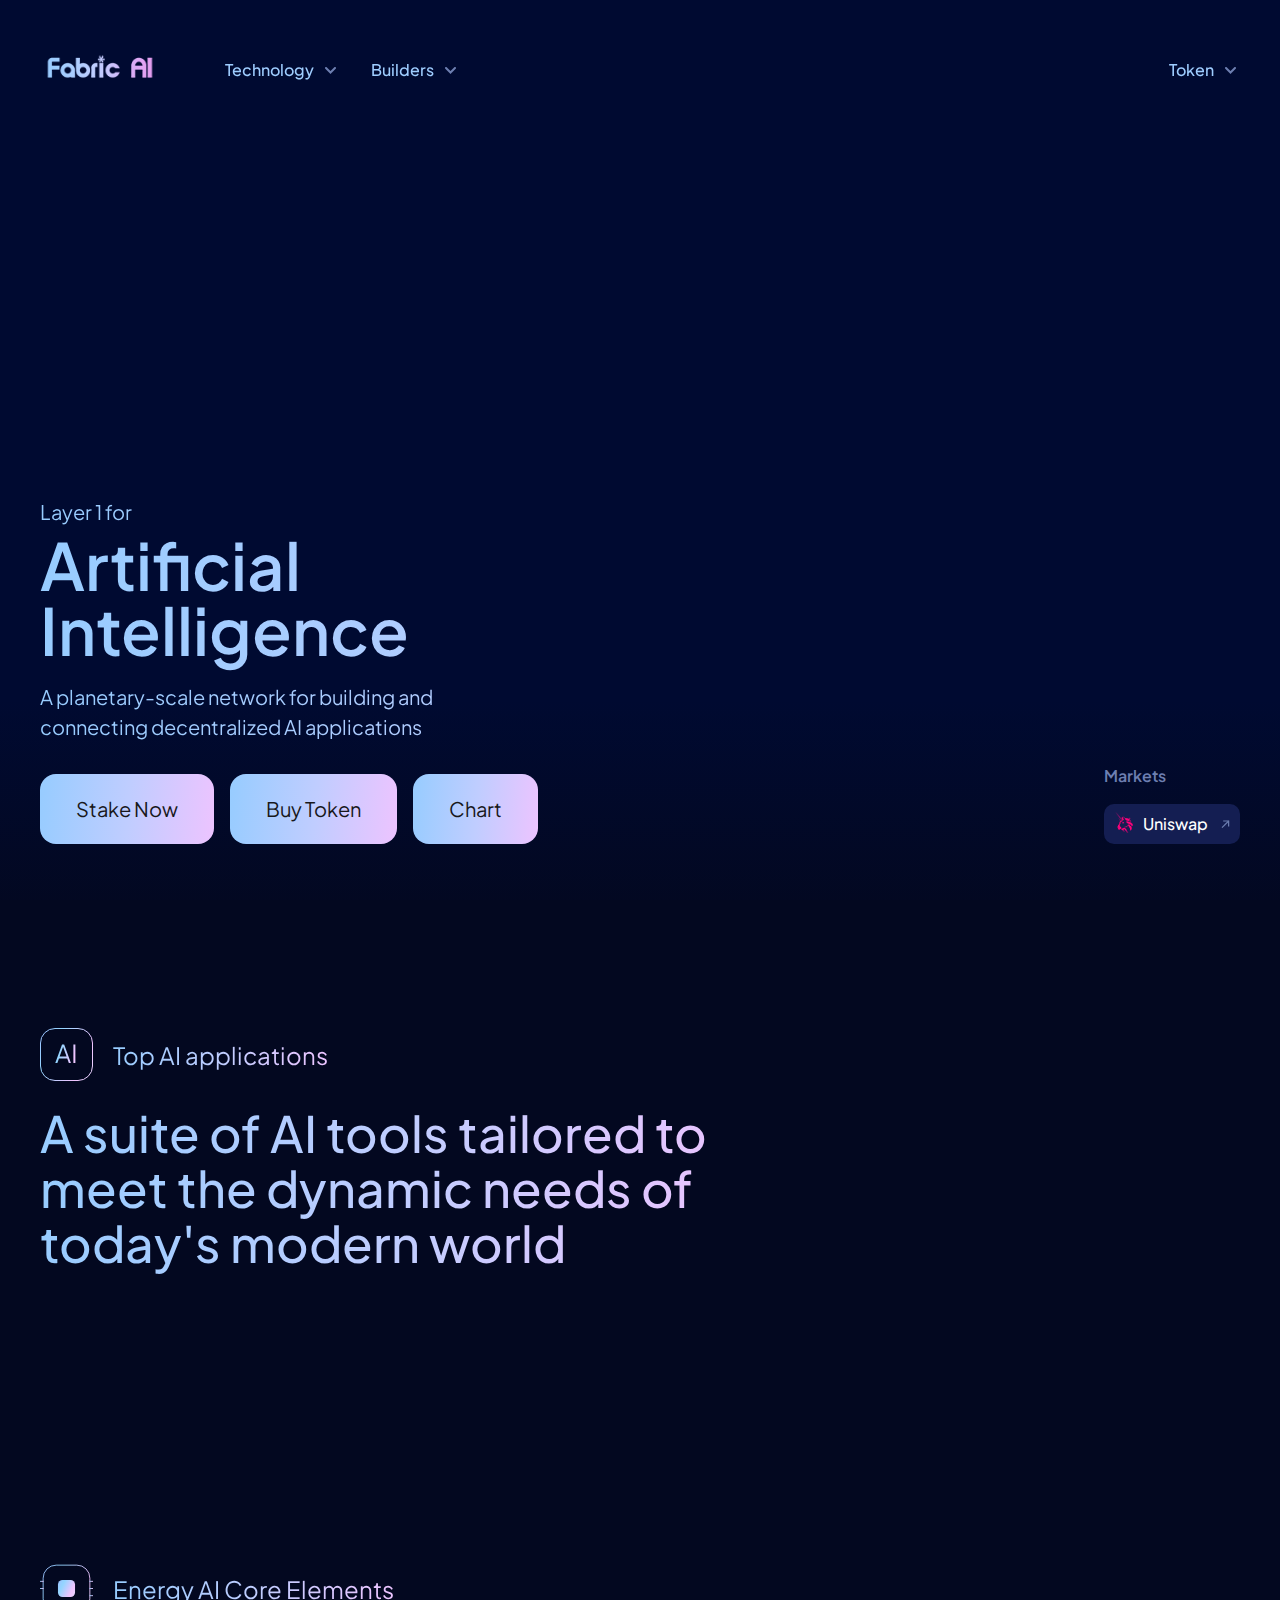
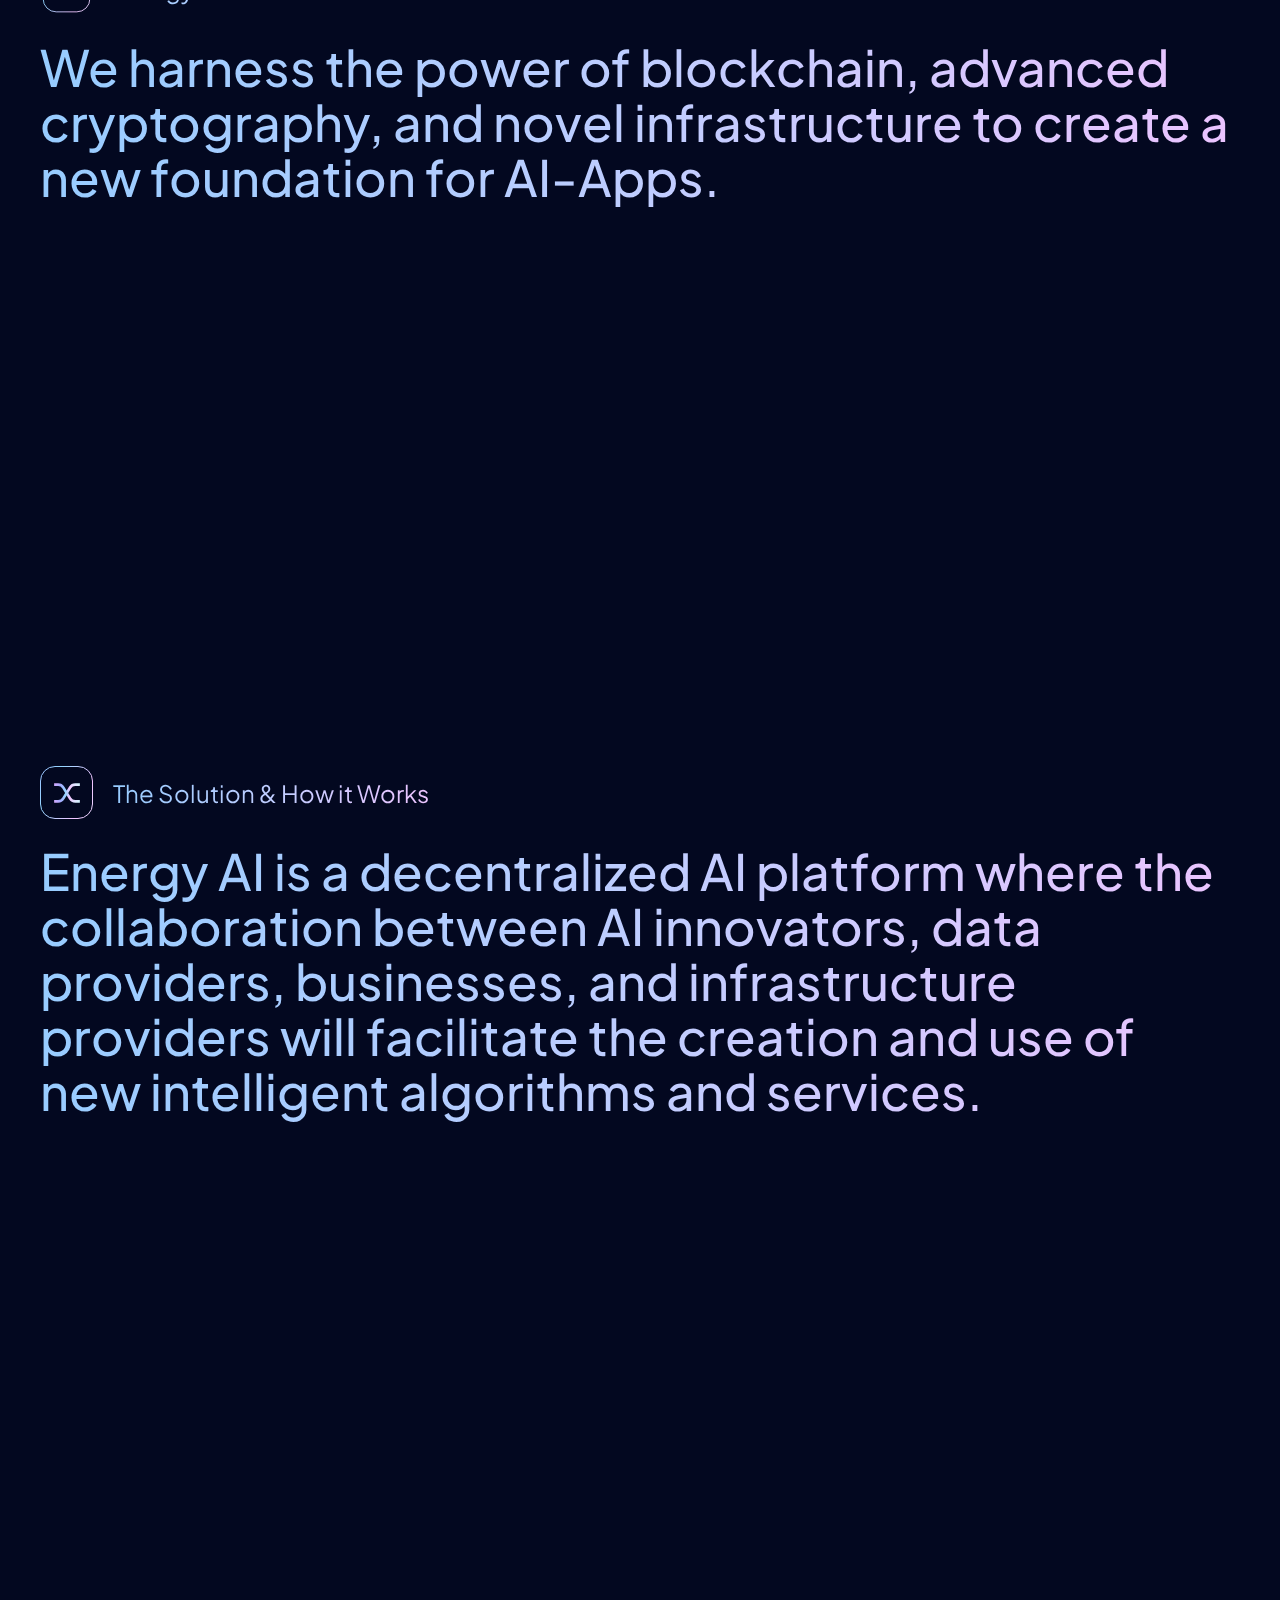
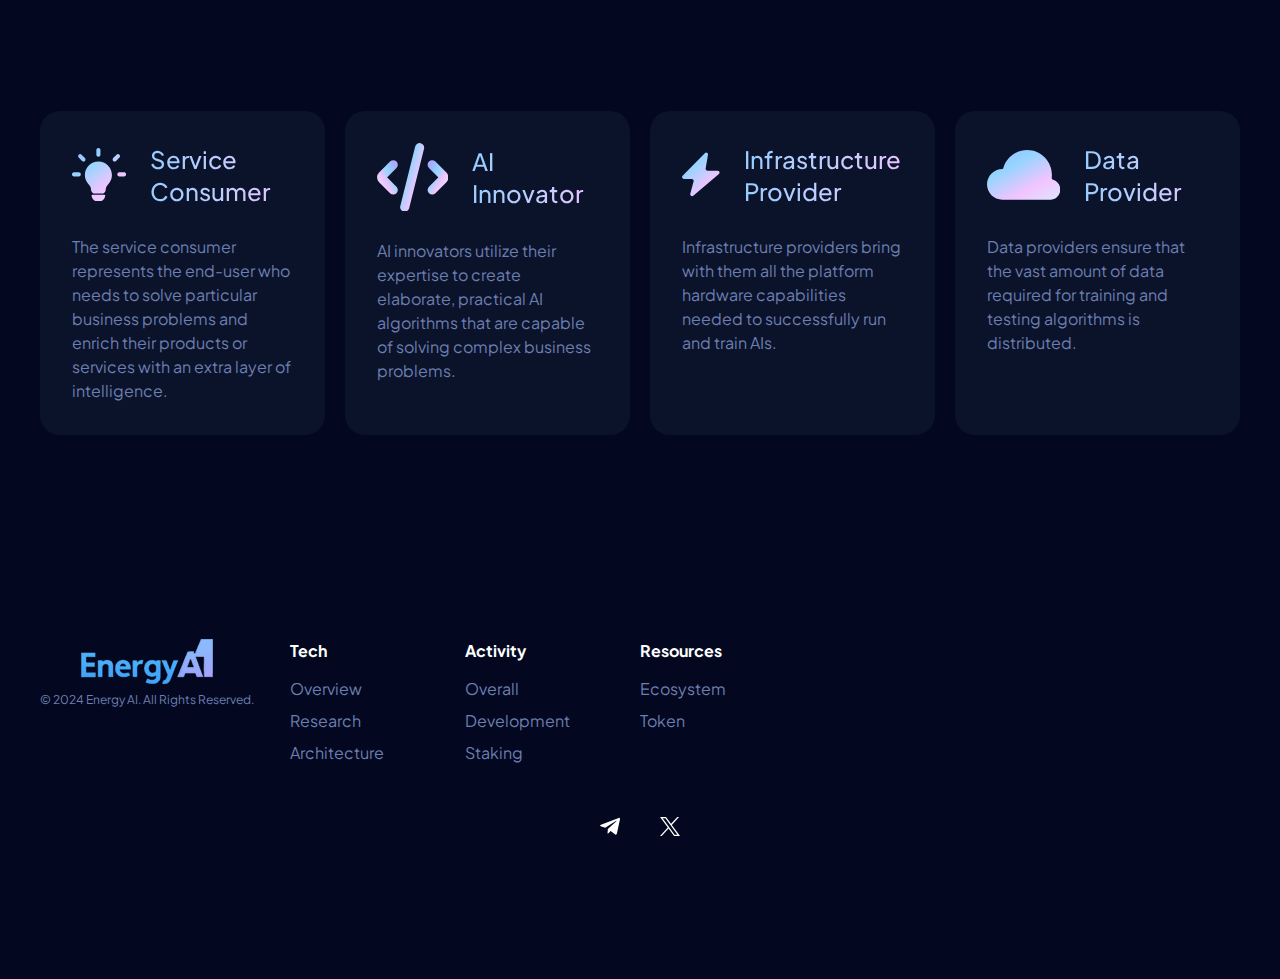
==== index.html @ f012358e "updated" ====
<!DOCTYPE html>
<html lang="en" data-critters-container>
  <head>
    <meta charset="UTF-8" />
    <meta
      name="viewport"
      content="width=device-width, initial-scale=1, minimum-scale=1"
    />
    <title>Layer 1 for Artificial Intelligence</title>
    <link rel="canonical" href="https://fabric AI.ai" />
    <meta
      name="description"
      content="A planetary-scale network for building and connecting decentralized AI applications"
    />
    <meta name="robots" content="index, follow" />
    <meta property="og:title" content="Layer 1 for Artificial Intelligence" />
    <meta property="og:type" content="website" />
    <meta property="og:image" content="/social.png" />
    <meta property="og:url" content="https://fabric AI.ai" />
    <meta
      property="og:description"
      content="A planetary-scale network for building and connecting decentralized AI applications"
    />
    <meta property="og:image:url" content="/social.png" />
    <meta
      property="og:image:secure_url"
      content="/social.png"
    />
    <meta property="og:image:type" content="image/png" />
    <meta property="og:image:width" content="1200" />
    <meta property="og:image:height" content="630" />
    <meta name="twitter:card" content="summary" />
    <meta name="twitter:title" content="Layer 1 for Artificial Intelligence" />
    <meta name="twitter:image" content="/social.png" />
    <meta
      name="twitter:description"
      content="A planetary-scale network for building and connecting decentralized AI applications"
    />
    <meta name="twitter:creator" content="@fabric AIai" />
    <meta
      name="keywords"
      content="AI, Artificial Intelligence, Web3, Internet of AI, IoAI, AI-Apps"
    />
    <meta name="og:site_name" content="Energy AIAI" />
    <meta name="revisit-after" content="1 week" />
    <link
      rel="preload"
      as="image"
      type="image/webp"
      href="/_astro/robot-mobile.Dfz66Eoy_SansB.webp"
      imagesrcset="/_astro/robot-mobile.Dfz66Eoy_SansB.webp 1x, /_astro/robot.BoHGqKGm_163xJ7.webp 2x"
      media="(max-width: 640px)"
    />
    <link
      rel="preload"
      as="image"
      type="image/webp"
      href="/_astro/robot.BoHGqKGm_163xJ7.webp"
      imagesrcset="/_astro/robot.BoHGqKGm_163xJ7.webp 1x, /_astro/robot@2x.CIC2YYzp_ZoNR61.webp 2x"
      media="(min-width: 640.1px)"
    />
    <link
      rel="preload"
      as="image"
      type="image/png"
      href="/_astro/robot.BoHGqKGm.png"
    />
    <link rel="preconnect" href="https://fonts.googleapis.com" />
    <link rel="preconnect" href="https://fonts.gstatic.com" crossorigin />
    <link
      href="https://fonts.googleapis.com/css2?family=Plus+Jakarta+Sans:ital,wght@0,200..800;1,200..800&display=swap"
      rel="stylesheet"
    />
    <link rel="sitemap" href="/sitemap.xml" />
    <link
      rel="apple-touch-icon"
      sizes="180x180"
      href="/favicon/apple-touch-icon.png"
    />
    <link
      rel="icon"
      type="image/png"
      sizes="32x32"
      href="/favicon/favicon-32x32.png"
    />
    <link
      rel="icon"
      type="image/png"
      sizes="16x16"
      href="/favicon/favicon-16x16.png"
    />
    <link rel="shortcut icon" href="/favicon/favicon.ico" />
    <link rel="manifest" href="/manifest.json" />
    <meta name="msapplication-TileColor" content="#0C0C15" />
    <meta name="theme-color" content="#0C0C15" />
    <style>
      *,
      :before,
      :after {
        box-sizing: border-box;
        border-width: 0;
        border-style: solid;
        border-color: #e5e7eb;
      }
      :before,
      :after {
        --tw-content: "";
      }
      html {
        line-height: 1.5;
        -webkit-text-size-adjust: 100%;
        -moz-tab-size: 4;
        -o-tab-size: 4;
        tab-size: 4;
        font-family: ui-sans-serif, system-ui, sans-serif, "Apple Color Emoji",
          "Segoe UI Emoji", Segoe UI Symbol, "Noto Color Emoji";
        font-feature-settings: normal;
        font-variation-settings: normal;
        -webkit-tap-highlight-color: transparent;
      }
      body {
        margin: 0;
        line-height: inherit;
      }
      h1,
      h3,
      h4 {
        font-size: inherit;
        font-weight: inherit;
      }
      a {
        color: inherit;
        text-decoration: inherit;
      }
      strong {
        font-weight: bolder;
      }
      small {
        font-size: 80%;
      }
      button,
      input {
        font-family: inherit;
        font-feature-settings: inherit;
        font-variation-settings: inherit;
        font-size: 100%;
        font-weight: inherit;
        line-height: inherit;
        letter-spacing: inherit;
        color: inherit;
        margin: 0;
        padding: 0;
      }
      button {
        text-transform: none;
      }
      button {
        -webkit-appearance: button;
        background-color: transparent;
        background-image: none;
      }
      blockquote,
      h1,
      h3,
      h4,
      p {
        margin: 0;
      }
      ul {
        list-style: none;
        margin: 0;
        padding: 0;
      }
      input::-moz-placeholder {
        opacity: 1;
        color: #9ca3af;
      }
      input::placeholder {
        opacity: 1;
        color: #9ca3af;
      }
      button {
        cursor: pointer;
      }
      img,
      svg,
      video,
      iframe {
        display: block;
        vertical-align: middle;
      }
      img,
      video {
        max-width: 100%;
        height: auto;
      }
      *,
      :before,
      :after {
        --tw-border-spacing-x: 0;
        --tw-border-spacing-y: 0;
        --tw-translate-x: 0;
        --tw-translate-y: 0;
        --tw-rotate: 0;
        --tw-skew-x: 0;
        --tw-skew-y: 0;
        --tw-scale-x: 1;
        --tw-scale-y: 1;
        --tw-pan-x: ;
        --tw-pan-y: ;
        --tw-pinch-zoom: ;
        --tw-scroll-snap-strictness: proximity;
        --tw-gradient-from-position: ;
        --tw-gradient-via-position: ;
        --tw-gradient-to-position: ;
        --tw-ordinal: ;
        --tw-slashed-zero: ;
        --tw-numeric-figure: ;
        --tw-numeric-spacing: ;
        --tw-numeric-fraction: ;
        --tw-ring-inset: ;
        --tw-ring-offset-width: 0px;
        --tw-ring-offset-color: #fff;
        --tw-ring-color: rgb(59 130 246 / 0.5);
        --tw-ring-offset-shadow: 0 0 #0000;
        --tw-ring-shadow: 0 0 #0000;
        --tw-shadow: 0 0 #0000;
        --tw-shadow-colored: 0 0 #0000;
        --tw-blur: ;
        --tw-brightness: ;
        --tw-contrast: ;
        --tw-grayscale: ;
        --tw-hue-rotate: ;
        --tw-invert: ;
        --tw-saturate: ;
        --tw-sepia: ;
        --tw-drop-shadow: ;
        --tw-backdrop-blur: ;
        --tw-backdrop-brightness: ;
        --tw-backdrop-contrast: ;
        --tw-backdrop-grayscale: ;
        --tw-backdrop-hue-rotate: ;
        --tw-backdrop-invert: ;
        --tw-backdrop-opacity: ;
        --tw-backdrop-saturate: ;
        --tw-backdrop-sepia: ;
        --tw-contain-size: ;
        --tw-contain-layout: ;
        --tw-contain-paint: ;
        --tw-contain-style: ;
      }
      .fixed {
        position: fixed;
      }
      .\!absolute {
        position: absolute !important;
      }
      .absolute {
        position: absolute;
      }
      .relative {
        position: relative;
      }
      .-bottom-2 {
        bottom: -0.5rem;
      }
      .-right-\[60px\] {
        right: -60px;
      }
      .bottom-6 {
        bottom: 1.5rem;
      }
      .left-0 {
        left: 0;
      }
      .left-1\/2 {
        left: 50%;
      }
      .left-6 {
        left: 1.5rem;
      }
      .right-0 {
        right: 0;
      }
      .right-1\.5 {
        right: 0.375rem;
      }
      .right-5 {
        right: 1.25rem;
      }
      .right-6 {
        right: 1.5rem;
      }
      .top-0 {
        top: 0;
      }
      .top-1\/2 {
        top: 50%;
      }
      .-z-\[1\] {
        z-index: -1;
      }
      .z-0 {
        z-index: 0;
      }
      .z-10 {
        z-index: 10;
      }
      .z-20 {
        z-index: 20;
      }
      .z-30 {
        z-index: 30;
      }
      .z-50 {
        z-index: 50;
      }
      .z-\[1000\] {
        z-index: 1000;
      }
      .z-\[999\] {
        z-index: 999;
      }
      .m-0 {
        margin: 0;
      }
      .mx-3 {
        margin-left: 0.75rem;
        margin-right: 0.75rem;
      }
      .mx-auto {
        margin-left: auto;
        margin-right: auto;
      }
      .my-12 {
        margin-top: 3rem;
        margin-bottom: 3rem;
      }
      .my-3 {
        margin-top: 0.75rem;
        margin-bottom: 0.75rem;
      }
      .\!mb-5 {
        margin-bottom: 1.25rem !important;
      }
      .\!mb-6 {
        margin-bottom: 1.5rem !important;
      }
      .\!mr-0 {
        margin-right: 0 !important;
      }
      .mb-1 {
        margin-bottom: 0.25rem;
      }
      .mb-10 {
        margin-bottom: 2.5rem;
      }
      .mb-14 {
        margin-bottom: 3.5rem;
      }
      .mb-16 {
        margin-bottom: 4rem;
      }
      .mb-2 {
        margin-bottom: 0.5rem;
      }
      .mb-2\.5 {
        margin-bottom: 0.625rem;
      }
      .mb-20 {
        margin-bottom: 5rem;
      }
      .mb-3 {
        margin-bottom: 0.75rem;
      }
      .mb-4 {
        margin-bottom: 1rem;
      }
      .mb-5 {
        margin-bottom: 1.25rem;
      }
      .mb-6 {
        margin-bottom: 1.5rem;
      }
      .mb-7 {
        margin-bottom: 1.75rem;
      }
      .mb-\[1px\] {
        margin-bottom: 1px;
      }
      .ml-4 {
        margin-left: 1rem;
      }
      .mr-1\.5 {
        margin-right: 0.375rem;
      }
      .mr-2 {
        margin-right: 0.5rem;
      }
      .mr-3 {
        margin-right: 0.75rem;
      }
      .mt-3 {
        margin-top: 0.75rem;
      }
      .block {
        display: block;
      }
      .inline-block {
        display: inline-block;
      }
      .flex {
        display: flex;
      }
      .inline-flex {
        display: inline-flex;
      }
      .grid {
        display: grid;
      }
      .hidden {
        display: none;
      }
      .aspect-video {
        aspect-ratio: 16 / 9;
      }
      .h-5 {
        height: 1.25rem;
      }
      .h-6 {
        height: 1.5rem;
      }
      .h-8 {
        height: 2rem;
      }
      .h-\[15px\] {
        height: 15px;
      }
      .h-\[185px\] {
        height: 185px;
      }
      .h-\[20px\] {
        height: 20px;
      }
      .h-\[21px\] {
        height: 21px;
      }
      .h-\[256px\] {
        height: 256px;
      }
      .h-\[30px\] {
        height: 30px;
      }
      .h-\[32px\] {
        height: 32px;
      }
      .h-\[390px\] {
        height: 390px;
      }
      .h-\[53px\] {
        height: 53px;
      }
      .h-\[86px\] {
        height: 86px;
      }
      .h-full {
        height: 100%;
      }
      .h-screen {
        height: 100vh;
      }
      .max-h-\[30px\] {
        max-height: 30px;
      }
      .max-h-\[48px\] {
        max-height: 48px;
      }
      .max-h-\[700px\] {
        max-height: 700px;
      }
      .min-h-\[260px\] {
        min-height: 260px;
      }
      .min-h-\[48px\] {
        min-height: 48px;
      }
      .w-4 {
        width: 1rem;
      }
      .w-5 {
        width: 1.25rem;
      }
      .w-6 {
        width: 1.5rem;
      }
      .w-8 {
        width: 2rem;
      }
      .w-\[190px\] {
        width: 190px;
      }
      .w-\[26px\] {
        width: 26px;
      }
      .w-\[32px\] {
        width: 32px;
      }
      .w-\[45px\] {
        width: 45px;
      }
      .w-\[500px\] {
        width: 500px;
      }
      .w-\[50px\] {
        width: 50px;
      }
      .w-\[86px\] {
        width: 86px;
      }
      .w-full {
        width: 100%;
      }
      .w-max {
        width: -moz-max-content;
        width: max-content;
      }
      .max-w-\[110px\] {
        max-width: 110px;
      }
      .max-w-\[500px\] {
        max-width: 500px;
      }
      .max-w-\[640px\] {
        max-width: 640px;
      }
      .flex-1 {
        flex: 1 1 0%;
      }
      .flex-\[0_0_32px\] {
        flex: 0 0 32px;
      }
      .-translate-x-1\/2 {
        --tw-translate-x: -50%;
        transform: translate(var(--tw-translate-x), var(--tw-translate-y))
          rotate(var(--tw-rotate)) skew(var(--tw-skew-x))
          skewY(var(--tw-skew-y)) scaleX(var(--tw-scale-x))
          scaleY(var(--tw-scale-y));
      }
      .-translate-y-1\/2 {
        --tw-translate-y: -50%;
        transform: translate(var(--tw-translate-x), var(--tw-translate-y))
          rotate(var(--tw-rotate)) skew(var(--tw-skew-x))
          skewY(var(--tw-skew-y)) scaleX(var(--tw-scale-x))
          scaleY(var(--tw-scale-y));
      }
      .cursor-pointer {
        cursor: pointer;
      }
      .cursor-wait {
        cursor: wait;
      }
      .select-none {
        -webkit-user-select: none;
        -moz-user-select: none;
        user-select: none;
      }
      .\!grid-cols-2 {
        grid-template-columns: repeat(2, minmax(0, 1fr)) !important;
      }
      .grid-cols-1 {
        grid-template-columns: repeat(1, minmax(0, 1fr));
      }
      .grid-cols-2 {
        grid-template-columns: repeat(2, minmax(0, 1fr));
      }
      .flex-row {
        flex-direction: row;
      }
      .flex-col {
        flex-direction: column;
      }
      .flex-wrap {
        flex-wrap: wrap;
      }
      .items-start {
        align-items: flex-start;
      }
      .items-center {
        align-items: center;
      }
      .justify-end {
        justify-content: flex-end;
      }
      .justify-center {
        justify-content: center;
      }
      .justify-between {
        justify-content: space-between;
      }
      .gap-1 {
        gap: 0.25rem;
      }
      .gap-3 {
        gap: 0.75rem;
      }
      .gap-4 {
        gap: 1rem;
      }
      .gap-y-8 {
        row-gap: 2rem;
      }
      .space-x-10 > :not([hidden]) ~ :not([hidden]) {
        --tw-space-x-reverse: 0;
        margin-right: calc(2.5rem * var(--tw-space-x-reverse));
        margin-left: calc(2.5rem * calc(1 - var(--tw-space-x-reverse)));
      }
      .space-x-3 > :not([hidden]) ~ :not([hidden]) {
        --tw-space-x-reverse: 0;
        margin-right: calc(0.75rem * var(--tw-space-x-reverse));
        margin-left: calc(0.75rem * calc(1 - var(--tw-space-x-reverse)));
      }
      .space-x-5 > :not([hidden]) ~ :not([hidden]) {
        --tw-space-x-reverse: 0;
        margin-right: calc(1.25rem * var(--tw-space-x-reverse));
        margin-left: calc(1.25rem * calc(1 - var(--tw-space-x-reverse)));
      }
      .overflow-hidden {
        overflow: hidden;
      }
      .text-ellipsis {
        text-overflow: ellipsis;
      }
      .whitespace-nowrap {
        white-space: nowrap;
      }
      .rounded-2xl {
        border-radius: 1rem;
      }
      .rounded-\[10px\] {
        border-radius: 10px;
      }
      .rounded-\[20px\] {
        border-radius: 20px;
      }
      .rounded-\[30px\] {
        border-radius: 30px;
      }
      .rounded-\[38px\] {
        border-radius: 38px;
      }
      .rounded-lg {
        border-radius: 0.5rem;
      }
      .rounded-xl {
        border-radius: 0.75rem;
      }
      .border {
        border-width: 1px;
      }
      .border-0 {
        border-width: 0px;
      }
      .border-solid {
        border-style: solid;
      }
      .border-\[\#6D7FB1\] {
        --tw-border-opacity: 1;
        border-color: rgb(109 127 177 / var(--tw-border-opacity));
      }
      .bg-\[\#000A31\] {
        --tw-bg-opacity: 1;
        background-color: rgb(0 10 49 / var(--tw-bg-opacity));
      }
      .bg-\[var\(--card--bg\)\] {
        background-color: var(--card--bg);
      }
      .bg-\[var\(--card--partners-bg\)\] {
        background-color: var(--card--partners-bg);
      }
      .bg-dark-blue {
        --tw-bg-opacity: 1;
        background-color: rgb(3 8 32 / var(--tw-bg-opacity));
      }
      .bg-white {
        --tw-bg-opacity: 1;
        background-color: rgb(255 255 255 / var(--tw-bg-opacity));
      }
      .bg-gradient-to-r {
        background-image: linear-gradient(to right, var(--tw-gradient-stops));
      }
      .from-\[\#97CCFF\] {
        --tw-gradient-from: #97ccff var(--tw-gradient-from-position);
        --tw-gradient-to: rgb(151 204 255 / 0) var(--tw-gradient-to-position);
        --tw-gradient-stops: var(--tw-gradient-from), var(--tw-gradient-to);
      }
      .via-\[\#C0CDFF\] {
        --tw-gradient-to: rgb(192 205 255 / 0) var(--tw-gradient-to-position);
        --tw-gradient-stops: var(--tw-gradient-from),
          #c0cdff var(--tw-gradient-via-position), var(--tw-gradient-to);
      }
      .to-\[\#EBC4FF\] {
        --tw-gradient-to: #ebc4ff var(--tw-gradient-to-position);
      }
      .object-cover {
        -o-object-fit: cover;
        object-fit: cover;
      }
      .p-2 {
        padding: 0.5rem;
      }
      .p-4 {
        padding: 1rem;
      }
      .p-5 {
        padding: 1.25rem;
      }
      .px-1 {
        padding-left: 0.25rem;
        padding-right: 0.25rem;
      }
      .px-1\.5 {
        padding-left: 0.375rem;
        padding-right: 0.375rem;
      }
      .px-2 {
        padding-left: 0.5rem;
        padding-right: 0.5rem;
      }
      .px-5 {
        padding-left: 1.25rem;
        padding-right: 1.25rem;
      }
      .px-8 {
        padding-left: 2rem;
        padding-right: 2rem;
      }
      .py-0 {
        padding-top: 0;
        padding-bottom: 0;
      }
      .py-2 {
        padding-top: 0.5rem;
        padding-bottom: 0.5rem;
      }
      .pb-2 {
        padding-bottom: 0.5rem;
      }
      .pb-2\.5 {
        padding-bottom: 0.625rem;
      }
      .pb-5 {
        padding-bottom: 1.25rem;
      }
      .pb-6 {
        padding-bottom: 1.5rem;
      }
      .pb-\[50px\] {
        padding-bottom: 50px;
      }
      .pl-5 {
        padding-left: 1.25rem;
      }
      .pr-12 {
        padding-right: 3rem;
      }
      .pt-1 {
        padding-top: 0.25rem;
      }
      .pt-2 {
        padding-top: 0.5rem;
      }
      .pt-3 {
        padding-top: 0.75rem;
      }
      .pt-6 {
        padding-top: 1.5rem;
      }
      .pt-8 {
        padding-top: 2rem;
      }
      .pt-\[45px\] {
        padding-top: 45px;
      }
      .pt-\[60px\] {
        padding-top: 60px;
      }
      .text-center {
        text-align: center;
      }
      .text-2xl {
        font-size: 1.5rem;
        line-height: 2rem;
      }
      .text-3xl {
        font-size: 1.875rem;
        line-height: 2.25rem;
      }
      .text-4xl {
        font-size: 2.25rem;
        line-height: 2.5rem;
      }
      .text-base {
        font-size: 1rem;
        line-height: 1.5rem;
      }
      .text-lg {
        font-size: 1.125rem;
        line-height: 1.75rem;
      }
      .text-sm {
        font-size: 0.875rem;
        line-height: 1.25rem;
      }
      .text-xl {
        font-size: 1.25rem;
        line-height: 1.75rem;
      }
      .text-xs {
        font-size: 0.75rem;
        line-height: 1rem;
      }
      .font-bold {
        font-weight: 700;
      }
      .font-medium {
        font-weight: 500;
      }
      .font-normal {
        font-weight: 400;
      }
      .font-semibold {
        font-weight: 600;
      }
      .uppercase {
        text-transform: uppercase;
      }
      .\!leading-\[1\.06\] {
        line-height: 1.06 !important;
      }
      .leading-8 {
        line-height: 2rem;
      }
      .leading-\[0\] {
        line-height: 0;
      }
      .leading-\[1\.1\] {
        line-height: 1.1;
      }
      .leading-\[1\] {
        line-height: 1;
      }
      .leading-normal {
        line-height: 1.5;
      }
      .text-\[\#030514\] {
        --tw-text-opacity: 1;
        color: rgb(3 5 20 / var(--tw-text-opacity));
      }
      .text-\[\#6D7FB1\] {
        --tw-text-opacity: 1;
        color: rgb(109 127 177 / var(--tw-text-opacity));
      }
      .text-\[\#A9C5E4\] {
        --tw-text-opacity: 1;
        color: rgb(169 197 228 / var(--tw-text-opacity));
      }
      .text-dark-blue {
        --tw-text-opacity: 1;
        color: rgb(3 8 32 / var(--tw-text-opacity));
      }
      .text-light-blue {
        --tw-text-opacity: 1;
        color: rgb(109 127 177 / var(--tw-text-opacity));
      }
      .text-white {
        --tw-text-opacity: 1;
        color: rgb(255 255 255 / var(--tw-text-opacity));
      }
      .underline {
        text-decoration-line: underline;
      }
      .placeholder-dark-blue-100::-moz-placeholder {
        --tw-placeholder-opacity: 1;
        color: rgb(6 5 12 / var(--tw-placeholder-opacity));
      }
      .placeholder-dark-blue-100::placeholder {
        --tw-placeholder-opacity: 1;
        color: rgb(6 5 12 / var(--tw-placeholder-opacity));
      }
      .opacity-50 {
        opacity: 0.5;
      }
      .outline-none {
        outline: 2px solid transparent;
        outline-offset: 2px;
      }
      .transition {
        transition-property: color, background-color, border-color,
          text-decoration-color, fill, stroke, opacity, box-shadow, transform,
          filter, -webkit-backdrop-filter;
        transition-property: color, background-color, border-color,
          text-decoration-color, fill, stroke, opacity, box-shadow, transform,
          filter, backdrop-filter;
        transition-property: color, background-color, border-color,
          text-decoration-color, fill, stroke, opacity, box-shadow, transform,
          filter, backdrop-filter, -webkit-backdrop-filter;
        transition-timing-function: cubic-bezier(0.4, 0, 0.2, 1);
        transition-duration: 0.15s;
      }
      .transition-colors {
        transition-property: color, background-color, border-color,
          text-decoration-color, fill, stroke;
        transition-timing-function: cubic-bezier(0.4, 0, 0.2, 1);
        transition-duration: 0.15s;
      }
      .hover\:bg-dark-blue-1800:hover {
        --tw-bg-opacity: 1;
        background-color: rgb(15 25 55 / var(--tw-bg-opacity));
      }
      .hover\:bg-dark-blue-1900:hover {
        --tw-bg-opacity: 1;
        background-color: rgb(17 26 55 / var(--tw-bg-opacity));
      }
      .hover\:text-light-blue:hover {
        --tw-text-opacity: 1;
        color: rgb(109 127 177 / var(--tw-text-opacity));
      }
      .hover\:text-white:hover {
        --tw-text-opacity: 1;
        color: rgb(255 255 255 / var(--tw-text-opacity));
      }
      .hover\:underline:hover {
        text-decoration-line: underline;
      }
      .focus\:text-black:focus {
        --tw-text-opacity: 1;
        color: rgb(0 0 0 / var(--tw-text-opacity));
      }
      .focus\:outline-none:focus {
        outline: 2px solid transparent;
        outline-offset: 2px;
      }
      @media not all and (min-width: 1280px) {
        .max-xl\:h-10 {
          height: 2.5rem;
        }
        .max-xl\:w-10 {
          width: 2.5rem;
        }
        .max-xl\:justify-end {
          justify-content: flex-end;
        }
      }
      @media not all and (min-width: 1024px) {
        .max-lg\:inset-0 {
          inset: 0;
        }
        .max-lg\:left-4 {
          left: 1rem;
        }
        .max-lg\:top-3 {
          top: 0.75rem;
        }
        .max-lg\:flex {
          display: flex;
        }
        .max-lg\:hidden {
          display: none;
        }
        .max-lg\:h-8 {
          height: 2rem;
        }
        .max-lg\:w-8 {
          width: 2rem;
        }
        .max-lg\:flex-col {
          flex-direction: column;
        }
        .max-lg\:justify-end {
          justify-content: flex-end;
        }
        .max-lg\:p-3 {
          padding: 0.75rem;
        }
        .max-lg\:pb-5 {
          padding-bottom: 1.25rem;
        }
        .max-lg\:pl-16 {
          padding-left: 4rem;
        }
      }
      @media not all and (min-width: 768px) {
        .max-md\:mb-8 {
          margin-bottom: 2rem;
        }
        .max-md\:block {
          display: block;
        }
        .max-md\:\!flex {
          display: flex !important;
        }
        .max-md\:\!hidden {
          display: none !important;
        }
        .max-md\:hidden {
          display: none;
        }
        .max-md\:w-full {
          width: 100%;
        }
        .max-md\:flex-col {
          flex-direction: column;
        }
      }
      @media (max-width: 767px) {
        .max-\[767px\]\:hidden {
          display: none;
        }
      }
      @media not all and (min-width: 640px) {
        .max-sm\:-mx-5 {
          margin-left: -1.25rem;
          margin-right: -1.25rem;
        }
        .max-sm\:mx-auto {
          margin-left: auto;
          margin-right: auto;
        }
        .max-sm\:-mt-\[30px\] {
          margin-top: -30px;
        }
        .max-sm\:mb-10 {
          margin-bottom: 2.5rem;
        }
        .max-sm\:ml-5 {
          margin-left: 1.25rem;
        }
        .max-sm\:mt-5 {
          margin-top: 1.25rem;
        }
        .max-sm\:flex {
          display: flex;
        }
        .max-sm\:hidden {
          display: none;
        }
        .max-sm\:flex-1 {
          flex: 1 1 0%;
        }
        .max-sm\:flex-wrap {
          flex-wrap: wrap;
        }
        .max-sm\:justify-center {
          justify-content: center;
        }
        .max-sm\:justify-between {
          justify-content: space-between;
        }
        .max-sm\:gap-5 {
          gap: 1.25rem;
        }
        .max-sm\:gap-y-2 {
          row-gap: 0.5rem;
        }
        .max-sm\:\!px-0 {
          padding-left: 0 !important;
          padding-right: 0 !important;
        }
        .max-sm\:px-5 {
          padding-left: 1.25rem;
          padding-right: 1.25rem;
        }
        .max-sm\:pb-8 {
          padding-bottom: 2rem;
        }
        .max-sm\:pl-5 {
          padding-left: 1.25rem;
        }
        .max-sm\:pt-6 {
          padding-top: 1.5rem;
        }
        .max-sm\:text-center {
          text-align: center;
        }
        .max-sm\:text-xs {
          font-size: 0.75rem;
          line-height: 1rem;
        }
      }
      @media (min-width: 340px) {
        .min-\[340px\]\:grid-cols-2 {
          grid-template-columns: repeat(2, minmax(0, 1fr));
        }
      }
      @media (min-width: 400px) {
        .min-\[400px\]\:\!grid-cols-3 {
          grid-template-columns: repeat(3, minmax(0, 1fr)) !important;
        }
      }
      @media (min-width: 640px) {
        .sm\:\!mb-14 {
          margin-bottom: 3.5rem !important;
        }
        .sm\:\!mb-9 {
          margin-bottom: 2.25rem !important;
        }
        .sm\:mb-5 {
          margin-bottom: 1.25rem;
        }
        .sm\:mb-8 {
          margin-bottom: 2rem;
        }
        .sm\:ml-6 {
          margin-left: 1.5rem;
        }
        .sm\:mr-2 {
          margin-right: 0.5rem;
        }
        .sm\:hidden {
          display: none;
        }
        .sm\:h-\[280px\] {
          height: 280px;
        }
        .sm\:h-\[50px\] {
          height: 50px;
        }
        .sm\:h-\[53px\] {
          height: 53px;
        }
        .sm\:h-\[54px\] {
          height: 54px;
        }
        .sm\:max-h-\[62px\] {
          max-height: 62px;
        }
        .sm\:min-h-\[62px\] {
          min-height: 62px;
        }
        .sm\:\!w-\[670px\] {
          width: 670px !important;
        }
        .sm\:\!w-\[680px\] {
          width: 680px !important;
        }
        .sm\:w-\[210px\] {
          width: 210px;
        }
        .sm\:w-\[53px\] {
          width: 53px;
        }
        .sm\:w-\[54px\] {
          width: 54px;
        }
        .sm\:w-\[61px\] {
          width: 61px;
        }
        .sm\:w-\[78px\] {
          width: 78px;
        }
        .sm\:w-\[80px\] {
          width: 80px;
        }
        .sm\:w-\[93px\] {
          width: 93px;
        }
        .sm\:w-auto {
          width: auto;
        }
        .sm\:min-w-\[163px\] {
          min-width: 163px;
        }
        .sm\:grid-cols-2 {
          grid-template-columns: repeat(2, minmax(0, 1fr));
        }
        .sm\:grid-cols-4 {
          grid-template-columns: repeat(4, minmax(0, 1fr));
        }
        .sm\:gap-0 {
          gap: 0px;
        }
        .sm\:gap-5 {
          gap: 1.25rem;
        }
        .sm\:space-x-5 > :not([hidden]) ~ :not([hidden]) {
          --tw-space-x-reverse: 0;
          margin-right: calc(1.25rem * var(--tw-space-x-reverse));
          margin-left: calc(1.25rem * calc(1 - var(--tw-space-x-reverse)));
        }
        .sm\:space-x-8 > :not([hidden]) ~ :not([hidden]) {
          --tw-space-x-reverse: 0;
          margin-right: calc(2rem * var(--tw-space-x-reverse));
          margin-left: calc(2rem * calc(1 - var(--tw-space-x-reverse)));
        }
        .sm\:rounded-\[30px\] {
          border-radius: 30px;
        }
        .sm\:p-10 {
          padding: 2.5rem;
        }
        .sm\:px-10 {
          padding-left: 2.5rem;
          padding-right: 2.5rem;
        }
        .sm\:px-3 {
          padding-left: 0.75rem;
          padding-right: 0.75rem;
        }
        .sm\:pb-5 {
          padding-bottom: 1.25rem;
        }
        .sm\:pb-9 {
          padding-bottom: 2.25rem;
        }
        .sm\:pt-10 {
          padding-top: 2.5rem;
        }
        .sm\:text-center {
          text-align: center;
        }
        .sm\:text-3xl {
          font-size: 1.875rem;
          line-height: 2.25rem;
        }
        .sm\:text-4xl {
          font-size: 2.25rem;
          line-height: 2.5rem;
        }
        .sm\:text-base {
          font-size: 1rem;
          line-height: 1.5rem;
        }
        .sm\:text-xs {
          font-size: 0.75rem;
          line-height: 1rem;
        }
      }
      @media (min-width: 768px) {
        .md\:absolute {
          position: absolute;
        }
        .md\:-bottom-\[53px\] {
          bottom: -53px;
        }
        .md\:bottom-14 {
          bottom: 3.5rem;
        }
        .md\:left-\[180px\] {
          left: 180px;
        }
        .md\:right-5 {
          right: 1.25rem;
        }
        .md\:mb-36 {
          margin-bottom: 9rem;
        }
        .md\:mb-6 {
          margin-bottom: 1.5rem;
        }
        .md\:mb-8 {
          margin-bottom: 2rem;
        }
        .md\:mr-5 {
          margin-right: 1.25rem;
        }
        .md\:mt-12 {
          margin-top: 3rem;
        }
        .md\:block {
          display: block;
        }
        .md\:flex {
          display: flex;
        }
        .md\:\!hidden {
          display: none !important;
        }
        .md\:h-\[18px\] {
          height: 18px;
        }
        .md\:h-\[350px\] {
          height: 350px;
        }
        .md\:min-h-\[350px\] {
          min-height: 350px;
        }
        .md\:w-\[32px\] {
          width: 32px;
        }
        .md\:flex-1 {
          flex: 1 1 0%;
        }
        .md\:flex-grow {
          flex-grow: 1;
        }
        .md\:grid-cols-3 {
          grid-template-columns: repeat(3, minmax(0, 1fr));
        }
        .md\:flex-row {
          flex-direction: row;
        }
        .md\:flex-col {
          flex-direction: column;
        }
        .md\:items-center {
          align-items: center;
        }
        .md\:justify-center {
          justify-content: center;
        }
        .md\:gap-5 {
          gap: 1.25rem;
        }
        .md\:rounded-3xl {
          border-radius: 1.5rem;
        }
        .md\:pb-\[110px\] {
          padding-bottom: 110px;
        }
        .md\:pt-20 {
          padding-top: 5rem;
        }
        .md\:text-left {
          text-align: left;
        }
        .md\:text-2xl {
          font-size: 1.5rem;
          line-height: 2rem;
        }
        .min-\[768px\]\:hidden {
          display: none;
        }
      }
      @media (min-width: 1024px) {
        .lg\:absolute {
          position: absolute;
        }
        .lg\:-right-\[115px\] {
          right: -115px;
        }
        .lg\:bottom-3 {
          bottom: 0.75rem;
        }
        .lg\:bottom-\[30px\] {
          bottom: 30px;
        }
        .lg\:left-\[30px\] {
          left: 30px;
        }
        .lg\:right-10 {
          right: 2.5rem;
        }
        .lg\:right-3 {
          right: 0.75rem;
        }
        .lg\:mx-0 {
          margin-left: 0;
          margin-right: 0;
        }
        .lg\:mb-0 {
          margin-bottom: 0;
        }
        .lg\:mb-32 {
          margin-bottom: 8rem;
        }
        .lg\:mb-4 {
          margin-bottom: 1rem;
        }
        .lg\:ml-3 {
          margin-left: 0.75rem;
        }
        .lg\:ml-5 {
          margin-left: 1.25rem;
        }
        .lg\:block {
          display: block;
        }
        .lg\:inline-block {
          display: inline-block;
        }
        .lg\:hidden {
          display: none;
        }
        .lg\:h-\[450px\] {
          height: 450px;
        }
        .lg\:max-h-\[900px\] {
          max-height: 900px;
        }
        .lg\:\!w-\[550px\] {
          width: 550px !important;
        }
        .lg\:\!w-\[560px\] {
          width: 560px !important;
        }
        .lg\:w-6\/12 {
          width: 50%;
        }
        .lg\:w-\[150px\] {
          width: 150px;
        }
        .lg\:w-\[700px\] {
          width: 700px;
        }
        .lg\:w-auto {
          width: auto;
        }
        .lg\:min-w-\[173px\] {
          min-width: 173px;
        }
        .lg\:grid-cols-1 {
          grid-template-columns: repeat(1, minmax(0, 1fr));
        }
        .lg\:flex-row {
          flex-direction: row;
        }
        .lg\:p-3 {
          padding: 0.75rem;
        }
        .lg\:p-8 {
          padding: 2rem;
        }
        .lg\:px-3 {
          padding-left: 0.75rem;
          padding-right: 0.75rem;
        }
        .lg\:pb-0 {
          padding-bottom: 0;
        }
        .lg\:pb-14 {
          padding-bottom: 3.5rem;
        }
        .lg\:pr-20 {
          padding-right: 5rem;
        }
        .lg\:pt-7 {
          padding-top: 1.75rem;
        }
        .lg\:pt-8 {
          padding-top: 2rem;
        }
        .lg\:pt-\[275px\] {
          padding-top: 275px;
        }
        .lg\:text-left {
          text-align: left;
        }
        .lg\:text-2xl {
          font-size: 1.5rem;
          line-height: 2rem;
        }
        .lg\:text-\[65px\] {
          font-size: 65px;
        }
      }
      @media (min-width: 1100px) {
        .min-\[1100px\]\:-top-10 {
          top: -2.5rem;
        }
      }
      @media (min-width: 1280px) {
        .xl\:-right-10 {
          right: -2.5rem;
        }
        .xl\:-top-14 {
          top: -3.5rem;
        }
        .xl\:bottom-0 {
          bottom: 0;
        }
        .xl\:bottom-10 {
          bottom: 2.5rem;
        }
        .xl\:left-14 {
          left: 3.5rem;
        }
        .xl\:right-14 {
          right: 3.5rem;
        }
        .xl\:right-2 {
          right: 0.5rem;
        }
        .xl\:col-span-2 {
          grid-column: span 2 / span 2;
        }
        .xl\:mb-5 {
          margin-bottom: 1.25rem;
        }
        .xl\:h-\[29px\] {
          height: 29px;
        }
        .xl\:max-h-\[50px\] {
          max-height: 50px;
        }
        .xl\:w-1\/2 {
          width: 50%;
        }
        .xl\:w-7\/12 {
          width: 58.333333%;
        }
        .xl\:w-\[53px\] {
          width: 53px;
        }
        .xl\:w-\[800px\] {
          width: 800px;
        }
        .xl\:max-w-\[700px\] {
          max-width: 700px;
        }
        .xl\:grid-cols-4 {
          grid-template-columns: repeat(4, minmax(0, 1fr));
        }
        .xl\:flex-row {
          flex-direction: row;
        }
        .xl\:space-x-10 > :not([hidden]) ~ :not([hidden]) {
          --tw-space-x-reverse: 0;
          margin-right: calc(2.5rem * var(--tw-space-x-reverse));
          margin-left: calc(2.5rem * calc(1 - var(--tw-space-x-reverse)));
        }
        .xl\:px-10 {
          padding-left: 2.5rem;
          padding-right: 2.5rem;
        }
        .xl\:px-\[60px\] {
          padding-left: 60px;
          padding-right: 60px;
        }
        .xl\:pb-10 {
          padding-bottom: 2.5rem;
        }
        .xl\:pt-0 {
          padding-top: 0;
        }
        .xl\:pt-\[60px\] {
          padding-top: 60px;
        }
        .xl\:text-2xl {
          font-size: 1.5rem;
          line-height: 2rem;
        }
        .xl\:text-\[50px\] {
          font-size: 50px;
        }
      }
      @media (min-width: 1440px) {
        .\32xl\:right-20 {
          right: 5rem;
        }
        .\32xl\:px-0 {
          padding-left: 0;
          padding-right: 0;
        }
      }
      .of__hero-home:before {
        content: "";
        background: linear-gradient(180deg, #1a276b00, #030820);
        position: absolute;
        bottom: 0;
        left: 0;
        z-index: 10;
        height: 400px;
        width: 100%;
        opacity: 0.9;
      }
      @media (min-width: 640px) {
        .of__hero-home:before {
          height: 200px;
        }
      }
      .of-video__bg {
        position: absolute;
        left: 50%;
        bottom: 0;
        z-index: 5;
        width: 400px;
        --tw-translate-x: -50%;
        transform: translate(var(--tw-translate-x), var(--tw-translate-y))
          rotate(var(--tw-rotate)) skew(var(--tw-skew-x))
          skewY(var(--tw-skew-y)) scaleX(var(--tw-scale-x))
          scaleY(var(--tw-scale-y));
        overflow: hidden;
      }
      @media (min-width: 768px) {
        .of-video__bg {
          width: 400px;
        }
      }
      @media (min-width: 1024px) {
        .of-video__bg {
          width: 480px;
        }
      }
      @media (max-height: 768px) and (min-width: 768px) {
        .of-video__bg {
          bottom: 0;
          width: 380px;
        }
      }
      .of-video__bg video {
        position: relative;
        z-index: -1;
        width: 100%;
        -o-object-fit: cover;
        object-fit: cover;
      }
      @media not all and (min-width: 640px) {
        .of-video__bg video {
          right: -1rem;
        }
      }
      .of-video__bg:before {
        background: linear-gradient(
          180deg,
          #03082000,
          #050a2400 0.01%,
          #050b26
        );
        position: absolute;
        bottom: 0;
        left: 0;
        z-index: 10;
        height: 370px;
        width: 100%;
      }
      .of-products__root {
        margin-left: auto;
        margin-right: auto;
        max-width: 2400px;
      }
      .of-products__root .of-slider__btn--next,
      .of-products__root .of-slider__btn--prev {
        top: 80px;
        --tw-translate-y: 0px;
        transform: translate(var(--tw-translate-x), var(--tw-translate-y))
          rotate(var(--tw-rotate)) skew(var(--tw-skew-x))
          skewY(var(--tw-skew-y)) scaleX(var(--tw-scale-x))
          scaleY(var(--tw-scale-y));
      }
      .of-products__root .of-slider__btn-root {
        margin-left: auto !important;
        margin-right: auto !important;
        padding-left: 1.25rem !important;
        padding-right: 1.25rem !important;
      }
      @media (min-width: 1710px) {
        .of-products__root .of-slider__btn-root {
          width: 100% !important;
        }
        @media (min-width: 370px) {
          .of-products__root .of-slider__btn-root {
            max-width: 370px !important;
          }
        }
        @media (min-width: 640px) {
          .of-products__root .of-slider__btn-root {
            max-width: 640px !important;
          }
        }
        @media (min-width: 768px) {
          .of-products__root .of-slider__btn-root {
            max-width: 768px !important;
          }
        }
        @media (min-width: 1024px) {
          .of-products__root .of-slider__btn-root {
            max-width: 1024px !important;
          }
        }
        @media (min-width: 1280px) {
          .of-products__root .of-slider__btn-root {
            max-width: 1280px !important;
          }
        }
        @media (min-width: 1440px) {
          .of-products__root .of-slider__btn-root {
            max-width: 1440px !important;
          }
        }
        .of-products__root .of-slider__btn-root {
          max-width: 1710px !important;
        }
      }
      @media not all and (min-width: 640px) {
        .of-products__root .of-slider__btn-root {
          margin-bottom: 0 !important;
        }
      }
      @media (min-width: 640px) {
        .of-products__root .of-slider__btn-root {
          justify-content: flex-start !important;
        }
      }
      @media (min-width: 768px) {
        .of-products__root .of-slider__btn-root {
          padding-left: 2.5rem !important;
          padding-right: 2.5rem !important;
        }
      }
      @media (min-width: 1440px) {
        .of-products__root .of-slider__btn-root {
          padding-left: 5rem !important;
          padding-right: 5rem !important;
        }
      }
      @media (max-width: 1024px) {
        .of-products__root .of-slider__btn-root .of-slider__btn--prev,
        .of-products__root .of-slider__btn-root .of-slider__btn--next {
          top: auto;
          bottom: -14px;
          --tw-translate-y: 0px;
          transform: translate(var(--tw-translate-x), var(--tw-translate-y))
            rotate(var(--tw-rotate)) skew(var(--tw-skew-x))
            skewY(var(--tw-skew-y)) scaleX(var(--tw-scale-x))
            scaleY(var(--tw-scale-y));
        }
        .of-products__root .of-slider__btn-root .of-slider__btn--prev {
          left: 20px;
        }
        .of-products__root .of-slider__btn-root .of-slider__btn--next {
          right: 20px;
        }
      }
      @media not all and (min-width: 640px) {
        .of-products__root .swiper-slide {
          margin-bottom: 0.5rem;
        }
      }
      .of-product__card-preview.is-disabled:before {
        content: "";
        position: absolute;
        top: 0;
        left: 0;
        z-index: 10;
        height: 100%;
        width: 100%;
        --tw-bg-opacity: 1;
        background-color: rgb(9 16 36 / var(--tw-bg-opacity));
        opacity: 0.7;
      }
      @media (min-width: 640px) {
        .of-ecosystem__card:hover .of-picture--hover {
          z-index: 5;
        }
      }
      @media (max-width: 1440px) {
        #marketplace .of-marketplace--container {
          padding-left: 0;
          padding-right: 0;
        }
      }
      .of-marketplace__carousel {
        position: relative;
      }
      @media not all and (min-width: 1280px) {
        .of-marketplace__carousel {
          padding-left: 9rem;
          padding-right: 9rem;
        }
      }
      @media (max-width: 992px) {
        .of-marketplace__carousel {
          padding-left: 6rem;
          padding-right: 6rem;
        }
      }
      @media not all and (min-width: 640px) {
        .of-marketplace__carousel {
          padding-left: 2.5rem;
          padding-right: 2.5rem;
        }
      }
      @media (min-width: 1440px) {
        .of-marketplace__carousel {
          padding-left: 6rem;
          padding-right: 6rem;
        }
      }
      .of-marketplace__carousel picture {
        margin-bottom: 0.5rem;
        display: flex;
        align-items: center;
        justify-content: center;
      }
      @media (min-width: 768px) {
        .of-marketplace__carousel picture {
          margin-bottom: 1rem;
        }
      }
      .of-marketplace__carousel picture img {
        border-radius: 20px;
      }
      .of-marketplace__carousel .of-slider__btn-root {
        right: 1.25rem;
      }
      @media (min-width: 640px) {
        .of-marketplace__carousel .of-slider__btn-root {
          position: absolute;
          top: -120px;
        }
      }
      @media (min-width: 768px) {
        .of-marketplace__carousel .of-slider__btn-root {
          top: -130px;
        }
      }
      @media (min-width: 1024px) {
        .of-marketplace__carousel .of-slider__btn-root {
          top: -140px;
          right: 2.5rem;
        }
      }
      @media (min-width: 1280px) {
        .of-marketplace__carousel .of-slider__btn-root {
          top: -160px;
        }
      }
      @media (min-width: 1440px) {
        .of-marketplace__carousel .of-slider__btn-root {
          right: 0;
        }
      }
      @keyframes animate-block {
        0% {
          transform: translate(0);
          -webkit-transform: translateX(0%);
        }
        to {
          transform: translate(-50%);
          -webkit-transform: translateX(-50%);
        }
      }
      .of-partner__group--3[data-astro-cid-k34wmafq],
      .of-partner__group--1[data-astro-cid-k34wmafq] {
        animation: animate-block 100s linear infinite;
      }
      .of-partner__group--4[data-astro-cid-k34wmafq],
      .of-partner__group--2[data-astro-cid-k34wmafq] {
        animation: animate-block 200s linear infinite;
      }
      :root {
        --accent: 136, 58, 234;
        --accent-light: 224, 204, 250;
        --accent-dark: 49, 10, 101;
        --accent-gradient: linear-gradient(
          45deg,
          rgb(var(--accent)),
          rgb(var(--accent-light)) 30%,
          white 60%
        );
        --color--dark-blue: #030820;
        --color--dark-blue--100: #0b132b;
        --color--dark-blue--200: #020720;
        --color--dark-blue--300: #0a123d;
        --color--dark-blue--400: #070e31;
        --body--bg: var(--color--dark-blue);
        --gradinet--button: linear-gradient(
          117deg,
          #f7aafd -77.62%,
          #a6abff -23.26%,
          #93d5ff 27.77%,
          #f1c3ff 75.48%,
          #d7f4ff 135.39%
        );
        --gradient--button-color: #010414;
        --gradient--button-menu: linear-gradient(
          to right,
          #f7aafd 0,
          #a6abff 25%,
          #93d5ff 49%,
          #f1c3ff 71%,
          #d7f4ff 100%
        );
        --exchange--button-bg: #141e52;
        --exchange--button-bg--hover: #253170;
        --card--bg: var(--color--dark-blue--100);
        --card--roadmap-bg: var(--color--dark-blue--100);
        --card--partners-bg: #0b132b;
        --menu--bg: var(--color--dark-blue--400);
      }
      .of-button__primary,
      .of-button__outline {
        position: relative;
        display: inline-flex;
        cursor: pointer;
        align-items: center;
        justify-content: center;
        white-space: nowrap;
        border-radius: 1rem;
        border-width: 0px;
        border-style: none;
        padding-left: 1.25rem;
        padding-right: 1.25rem;
        padding-top: 18px;
        padding-bottom: 18px;
        font-size: 1.125rem;
        line-height: 1.75rem;
        font-weight: 400;
        line-height: 1.5;
        text-decoration-line: none;
        --tw-shadow: 0 0 #0000;
        --tw-shadow-colored: 0 0 #0000;
        box-shadow: var(--tw-ring-offset-shadow, 0 0 #0000),
          var(--tw-ring-shadow, 0 0 #0000), var(--tw-shadow);
      }
      .of-button__primary:hover,
      .of-button__outline:hover {
        text-decoration-line: none;
      }
      @media (min-width: 640px) {
        .of-button__primary,
        .of-button__outline {
          padding-top: 21px;
          padding-bottom: 21px;
        }
      }
      @media (min-width: 768px) {
        .of-button__primary,
        .of-button__outline {
          padding-left: 2.25rem;
          padding-right: 2.25rem;
        }
      }
      @media (min-width: 1024px) {
        .of-button__primary,
        .of-button__outline {
          font-size: 1.25rem;
          line-height: 1.75rem;
        }
      }
      .of-button__primary:hover,
      .of-button__outline:hover {
        background: linear-gradient(
          95deg,
          #97aeff 0.43%,
          #f2c0ff 51.36%,
          #ffa1a1 98.06%
        );
        --tw-text-opacity: 1;
        color: rgb(24 24 27 / var(--tw-text-opacity));
      }
      .of-button__primary:hover .of-button__label,
      .of-button__outline:hover .of-button__label {
        background: none !important;
        --tw-text-opacity: 1;
        color: rgb(24 24 27 / var(--tw-text-opacity));
        -webkit-background-clip: inherit !important;
        -webkit-text-fill-color: inherit !important;
      }
      .of-button__primary.of-button--md {
        padding-top: 13px;
        padding-bottom: 13px;
      }
      .of-button__primary.of-button--sm {
        height: 53px;
        padding-top: 0;
        padding-bottom: 0;
        padding-left: 1.25rem;
        padding-right: 1.25rem;
      }
      .of-button__primary {
        background: linear-gradient(
          95deg,
          #97ccff 0.43%,
          #c0cdff 51.36%,
          #ebc4ff 98.06%
        );
        --tw-text-opacity: 1;
        color: rgb(24 24 27 / var(--tw-text-opacity));
      }
      .of-button__outline {
        position: relative;
        background-color: transparent;
        --tw-text-opacity: 1;
        color: rgb(255 255 255 / var(--tw-text-opacity));
      }
      .of-button__outline:before {
        position: absolute;
        inset: 0;
        border-radius: 1rem;
        background-image: linear-gradient(to right, var(--tw-gradient-stops));
        --tw-gradient-from: #97ccff var(--tw-gradient-from-position);
        --tw-gradient-to: rgb(151 204 255 / 0) var(--tw-gradient-to-position);
        --tw-gradient-stops: var(--tw-gradient-from), var(--tw-gradient-to);
        --tw-gradient-to: rgb(192 205 255 / 0) var(--tw-gradient-to-position);
        --tw-gradient-stops: var(--tw-gradient-from),
          #c0cdff var(--tw-gradient-via-position), var(--tw-gradient-to);
        --tw-gradient-to: #ebc4ff var(--tw-gradient-to-position);
        padding: 0.125rem;
        content: "";
        -webkit-mask: linear-gradient(#fff 0 0) content-box,
          linear-gradient(#fff 0 0);
        -webkit-mask-composite: destination-out;
        mask-composite: exclude;
        z-index: 0;
      }
      .of-button__outline:focus:before,
      .of-button__outline:active:before,
      .of-button__outline:hover:before {
        display: none;
      }
      .of-button__outline .of-button__label {
        background: linear-gradient(
          95deg,
          #97ccff 0.43%,
          #c0cdff 51.36%,
          #ebc4ff 98.06%
        );
        background-clip: text;
        -webkit-background-clip: text;
        -webkit-text-fill-color: transparent;
      }
      .lift:not([disabled]):focus,
      .lift:not([disabled]):hover {
        transform: translate3d(0, -3px, 0);
      }
      .lift {
        transition: transform 0.25s ease;
      }
      .of-button--icon {
        display: inline-block;
        border-width: 0px;
        line-height: 0;
        --tw-shadow: 0 0 #0000;
        --tw-shadow-colored: 0 0 #0000;
        box-shadow: var(--tw-ring-offset-shadow, 0 0 #0000),
          var(--tw-ring-shadow, 0 0 #0000), var(--tw-shadow);
      }
      .of-button--icon:hover .state--hover {
        display: block;
      }
      .of-button--icon:hover .state--normal,
      .of-button--icon .state--hover {
        display: none;
      }
      .of-button__menu-toggle {
        position: relative;
        align-items: center;
        justify-content: center;
      }
      .of-button__menu-toggle .of-state--active {
        display: none;
      }
      .of-button__menu-toggle .of-state--normal {
        display: block;
      }
      .of-button__exchange {
        position: relative;
        display: flex;
        height: 2.5rem;
        min-width: 136px;
        align-items: center;
        justify-content: space-between;
        border-radius: 10px;
        background-color: var(--exchange--button-bg);
        padding-left: 0.625rem;
        padding-right: 0.625rem;
        font-size: 1rem;
        line-height: 1.5rem;
        font-weight: 500;
        transition-property: color, background-color, border-color,
          text-decoration-color, fill, stroke;
        transition-timing-function: cubic-bezier(0.4, 0, 0.2, 1);
        transition-duration: 0.15s;
      }
      .of-button__exchange:hover {
        background-color: var(--exchange--button-bg--hover);
      }
      .of__heading-gradient,
      .of-gradient__text,
      .of-menu__link-label {
        background: linear-gradient(
          95deg,
          #97ccff 0.43%,
          #c0cdff 51.36%,
          #ebc4ff 98.06%
        );
        background-clip: text;
        -webkit-background-clip: text;
        -webkit-text-fill-color: transparent;
      }
      .of-heading {
        margin-bottom: 1.75rem;
      }
      @media (min-width: 640px) {
        .of-heading {
          margin-bottom: 60px;
        }
      }
      .of-heading--primary {
        padding-bottom: 0.5rem;
        font-size: 1.5rem;
        line-height: 2rem;
        font-weight: 500;
      }
      @media (min-width: 768px) {
        .of-heading--primary {
          font-size: 1.875rem;
          line-height: 2.25rem;
        }
      }
      @media (min-width: 1024px) {
        .of-heading--primary {
          font-size: 2.25rem;
          line-height: 2.5rem;
        }
      }
      @media (min-width: 1280px) {
        .of-heading--primary {
          font-size: 50px;
        }
      }
      .of-heading--primary {
        line-height: 1.1 !important;
      }
      html {
        background-color: var(--body--bg);
      }
      html,
      body {
        font-family: Plus Jakarta Sans, sans-serif;
        font-size: 1rem;
        line-height: 1.5rem;
        font-weight: 400;
        line-height: 1.5;
        --tw-text-opacity: 1;
        color: rgb(255 255 255 / var(--tw-text-opacity));
      }
      @media (min-width: 640px) {
        .of__main {
          min-height: 1000px;
        }
      }
      .of-container {
        margin-left: auto;
        margin-right: auto;
        padding-left: 1.25rem;
        padding-right: 1.25rem;
      }
      @media (min-width: 1710px) {
        .of-container {
          width: 100%;
        }
        @media (min-width: 370px) {
          .of-container {
            max-width: 370px;
          }
        }
        @media (min-width: 640px) {
          .of-container {
            max-width: 640px;
          }
        }
        @media (min-width: 768px) {
          .of-container {
            max-width: 768px;
          }
        }
        @media (min-width: 1024px) {
          .of-container {
            max-width: 1024px;
          }
        }
        @media (min-width: 1280px) {
          .of-container {
            max-width: 1280px;
          }
        }
        @media (min-width: 1440px) {
          .of-container {
            max-width: 1440px;
          }
        }
        .of-container {
          max-width: 1710px;
        }
      }
      @media (min-width: 1024px) {
        .of-container {
          padding-left: 2.5rem;
          padding-right: 2.5rem;
        }
      }
      @media (min-width: 1440px) {
        .of-container {
          padding-left: 5rem;
          padding-right: 5rem;
        }
      }
      .of__section {
        -webkit-user-select: none;
        -moz-user-select: none;
        user-select: none;
      }
      .of-picture--cover img {
        height: 100% !important;
        width: 100% !important;
        -o-object-fit: cover !important;
        object-fit: cover !important;
      }
      .of-card__glow:hover .of-card__shadow {
        opacity: 0.25;
      }
      .of-card__glow .of-card__shadow {
        filter: blur(40px);
        position: absolute;
        z-index: 0;
        top: 0;
        left: 0;
        opacity: 0;
        width: 300px;
        height: 300px;
        border-radius: 50%;
        background: radial-gradient(
            220.01% 178.17% at 17.54% 8.65%,
            #97ccff,
            #c0cdff 52.19%,
            #ebc4ff
          ),
          #c0cdff;
        transition: all 0.3s cubic-bezier(0.16, 1, 0.3, 1);
        -webkit-transform: translateZ(0);
        -webkit-backface-visibility: hidden;
        -webkit-perspective: 1000;
      }
      .of-card__glow .of-card__shadow--glow {
        display: hidden;
        position: absolute;
        z-index: -1;
        top: 0;
        left: 0;
        width: 200px;
        height: 200px;
        border-radius: 50%;
      }
      .of-card__tilt {
        box-shadow: 0 10px 30px #0003;
        transition: transform 0.15s ease, box-shadow 0.2s ease;
      }
      #media .of-carousel__action--top {
        margin-top: -100px;
        padding-top: 100px;
      }
      #media .of-carousel__action--top .of-slider__btn-root {
        position: absolute;
        top: 1.25rem;
        right: 0;
      }
      @media (max-width: 640px) {
        #news .of-carousel__action--top {
          margin-top: -100px;
          padding-top: 100px;
        }
        #news .of-carousel__action--top .of-slider__btn-root {
          position: absolute;
          top: 1.25rem;
          right: 0;
        }
      }
      .of-card__video .card {
        --tw-text-opacity: 1;
        color: rgb(3 8 32 / var(--tw-text-opacity));
      }
      .of-card__video .card svg {
        --tw-scale-x: 0.95;
        --tw-scale-y: 0.95;
        transform: translate(var(--tw-translate-x), var(--tw-translate-y))
          rotate(var(--tw-rotate)) skew(var(--tw-skew-x))
          skewY(var(--tw-skew-y)) scaleX(var(--tw-scale-x))
          scaleY(var(--tw-scale-y));
        opacity: 0.95;
        transition-property: all;
        transition-duration: 0.15s;
        transition-timing-function: cubic-bezier(0.4, 0, 0.2, 1);
      }
      .of-card__video .card:hover {
        --tw-text-opacity: 1;
        color: rgb(109 127 177 / var(--tw-text-opacity));
      }
      .of-card__video .card:hover svg {
        --tw-scale-x: 1;
        --tw-scale-y: 1;
        transform: translate(var(--tw-translate-x), var(--tw-translate-y))
          rotate(var(--tw-rotate)) skew(var(--tw-skew-x))
          skewY(var(--tw-skew-y)) scaleX(var(--tw-scale-x))
          scaleY(var(--tw-scale-y));
        opacity: 1;
      }
      .of-header {
        top: 0.625rem;
        left: 0;
        z-index: 100;
        width: 100%;
        transition-property: all;
        transition-timing-function: cubic-bezier(0.4, 0, 0.2, 1);
        transition-duration: 0.3s;
      }
      @media (min-width: 1024px) {
        .of-header {
          top: 1.5rem;
        }
      }
      .of-header .of-state--scroll {
        display: none;
      }
      .of-header__container {
        position: relative;
        z-index: 10;
        display: flex;
        align-items: center;
        justify-content: space-between;
      }
      @media (min-width: 1024px) {
        .of-header__container {
          height: 92px;
          border-radius: 20px;
        }
      }
      .of-header__container:before,
      .of-header__container:after {
        content: "";
        position: absolute;
        inset: 0;
        border-radius: 20px;
        opacity: 0;
        transition-property: opacity;
        transition-timing-function: cubic-bezier(0.4, 0, 0.2, 1);
        transition-duration: 0.3s;
        transition-timing-function: cubic-bezier(0.4, 0, 1, 1);
      }
      .of-header__container:before {
        content: "";
        inset: -1px;
        z-index: 0;
        background-image: linear-gradient(to right, var(--tw-gradient-stops));
        --tw-gradient-from: #97ccff var(--tw-gradient-from-position);
        --tw-gradient-to: rgb(151 204 255 / 0) var(--tw-gradient-to-position);
        --tw-gradient-stops: var(--tw-gradient-from), var(--tw-gradient-to);
        --tw-gradient-to: rgb(192 205 255 / 0) var(--tw-gradient-to-position);
        --tw-gradient-stops: var(--tw-gradient-from),
          #c0cdff var(--tw-gradient-via-position), var(--tw-gradient-to);
        --tw-gradient-to: #ebc4ff var(--tw-gradient-to-position);
      }
      .of-header__container:after {
        z-index: 1;
        background-color: var(--color--dark-blue);
      }
      .of-header__inner {
        display: flex;
        width: 100%;
        align-items: center;
        justify-content: space-between;
      }
      @media not all and (min-width: 1024px) {
        .of-header__inner {
          height: 74px;
          border-radius: 20px;
          padding-left: 1.25rem;
          padding-right: 1.25rem;
        }
      }
      @media not all and (min-width: 768px) {
        .of-header__inner {
          position: relative;
          z-index: 50;
        }
      }
      @media (min-width: 1024px) {
        .of-header__inner {
          display: inline-block;
          width: auto;
          line-height: 0;
        }
      }
      @media (max-width: 1280px) {
        .of-header .of-container {
          padding-left: 0.625rem !important;
          padding-right: 0.625rem !important;
        }
      }
      .of__navbar--main {
        position: absolute;
        left: 0;
        display: flex;
        width: 100%;
        --tw-translate-y: -150%;
        transform: translate(var(--tw-translate-x), var(--tw-translate-y))
          rotate(var(--tw-rotate)) skew(var(--tw-skew-x))
          skewY(var(--tw-skew-y)) scaleX(var(--tw-scale-x))
          scaleY(var(--tw-scale-y));
        flex-direction: column;
        padding: 0.25rem;
        transition-property: all;
        transition-timing-function: cubic-bezier(0.4, 0, 0.2, 1);
        transition-duration: 0.3s;
      }
      @media not all and (min-width: 1024px) {
        .of__navbar--main {
          background-color: var(--menu--bg);
          opacity: 0;
        }
      }
      @media (min-width: 640px) {
        .of__navbar--main {
          padding-top: 0;
          padding-bottom: 0;
          padding-left: 1.25rem;
          padding-right: 1.25rem;
        }
      }
      @media (min-width: 1024px) {
        .of__navbar--main {
          position: relative;
          --tw-translate-y: 0px;
          transform: translate(var(--tw-translate-x), var(--tw-translate-y))
            rotate(var(--tw-rotate)) skew(var(--tw-skew-x))
            skewY(var(--tw-skew-y)) scaleX(var(--tw-scale-x))
            scaleY(var(--tw-scale-y));
          flex-direction: row;
          justify-content: space-between;
        }
        .of__navbar--main .has-dropdown > a {
          padding-right: 2.25rem !important;
        }
      }
      .of-header__menu {
        display: flex;
        list-style-type: none;
        flex-direction: column;
        align-items: flex-start;
      }
      @media (min-width: 1024px) {
        .of-header__menu {
          flex-direction: row;
          align-items: center;
        }
      }
      @media (min-width: 1280px) {
        .of-header__menu > :not([hidden]) ~ :not([hidden]) {
          --tw-space-x-reverse: 0;
          margin-right: calc(5px * var(--tw-space-x-reverse));
          margin-left: calc(5px * calc(1 - var(--tw-space-x-reverse)));
        }
      }
      .of-header__menu-item {
        position: relative;
        display: flex;
        padding-left: 1rem;
        padding-right: 55px;
        --tw-text-opacity: 1;
        color: rgb(158 205 255 / var(--tw-text-opacity));
        transition-property: color, background-color, border-color,
          text-decoration-color, fill, stroke, opacity, box-shadow, transform,
          filter, -webkit-backdrop-filter;
        transition-property: color, background-color, border-color,
          text-decoration-color, fill, stroke, opacity, box-shadow, transform,
          filter, backdrop-filter;
        transition-property: color, background-color, border-color,
          text-decoration-color, fill, stroke, opacity, box-shadow, transform,
          filter, backdrop-filter, -webkit-backdrop-filter;
        transition-timing-function: cubic-bezier(0.4, 0, 0.2, 1);
        transition-duration: 0.15s;
      }
      @media not all and (min-width: 1024px) {
        .of-header__menu-item {
          justify-content: space-between;
          padding-top: 1rem;
          padding-bottom: 1rem;
        }
      }
      @media (min-width: 340px) {
        .of-header__menu-item {
          align-items: center;
        }
      }
      @media (min-width: 1024px) {
        .of-header__menu-item {
          height: 45px;
          padding-left: 1rem;
          padding-right: 1rem;
        }
      }
      .of-header__menu-item:before {
        position: absolute;
        inset: 0;
        border-radius: 10px;
        background-image: linear-gradient(to right, var(--tw-gradient-stops));
        --tw-gradient-from: #97ccff var(--tw-gradient-from-position);
        --tw-gradient-to: rgb(151 204 255 / 0) var(--tw-gradient-to-position);
        --tw-gradient-stops: var(--tw-gradient-from), var(--tw-gradient-to);
        --tw-gradient-to: rgb(192 205 255 / 0) var(--tw-gradient-to-position);
        --tw-gradient-stops: var(--tw-gradient-from),
          #c0cdff var(--tw-gradient-via-position), var(--tw-gradient-to);
        --tw-gradient-to: #ebc4ff var(--tw-gradient-to-position);
        padding: 1px;
        opacity: 0;
      }
      @media not all and (min-width: 1024px) {
        .of-header__menu-item:before {
          display: none;
        }
      }
      .of-header__menu-item:before {
        content: "";
        -webkit-mask: linear-gradient(#fff 0 0) content-box,
          linear-gradient(#fff 0 0);
        -webkit-mask-composite: destination-out;
        mask-composite: exclude;
        z-index: 0;
      }
      @media (min-width: 1024px) {
        .of-header__menu-item:hover:before {
          opacity: 1;
        }
      }
      .of-header__menu-item .of-header__menu-label {
        font-size: 1.5rem;
        line-height: 2rem;
      }
      @media (min-width: 1024px) {
        .of-header__menu-item .of-header__menu-label {
          font-size: 1rem;
          line-height: 1.5rem;
        }
      }
      @media (max-width: 1024px) {
        .of-header__menu-item .of-header__menu-label {
          background: linear-gradient(
            104deg,
            #f7aafd -25.89%,
            #a6abff 0.57%,
            #93d5ff 25.4%,
            #f1c3ff 48.62%,
            #d7f4ff 77.78%
          );
          background-clip: text;
          -webkit-background-clip: text;
          -webkit-text-fill-color: transparent;
        }
      }
      .of-header__menu-item--inner {
        z-index: 10;
        display: flex;
        flex-direction: column;
        overflow: hidden;
      }
      @media not all and (min-width: 1024px) {
        .of-header__menu-item--inner {
          padding-top: 0.125rem;
          padding-bottom: 0.125rem;
        }
      }
      @media (max-width: 340px) {
        .of-header__menu-item--inner {
          padding-right: 0.5rem;
        }
      }
      @media (min-width: 1024px) {
        .of-header__menu-item--inner {
          display: inline;
        }
      }
      .of-header__menu .of-dropdown--icon {
        position: absolute;
        right: 0.25rem;
        top: 50%;
        margin-top: -28px;
        display: inline-flex;
        height: 50px;
        width: 50px;
        flex: 0 0 50px;
        align-items: center;
        justify-content: center;
      }
      @media not all and (min-width: 640px) {
        .of-header__menu .of-dropdown--icon {
          border-radius: 16px;
          --tw-bg-opacity: 1;
          background-color: rgb(30 42 79 / var(--tw-bg-opacity));
        }
      }
      @media (min-width: 640px) {
        .of-header__menu .of-dropdown--icon {
          height: 1.25rem;
          width: 1.25rem;
        }
      }
      @media (min-width: 1024px) {
        .of-header__menu .of-dropdown--icon {
          right: 0.625rem;
          margin-top: -10px;
        }
      }
      .of-header__menu-group {
        display: grid;
        grid-template-columns: repeat(1, minmax(0, 1fr));
      }
      @media (min-width: 340px) {
        .of-header__menu-group {
          grid-template-columns: repeat(2, minmax(0, 1fr));
        }
      }
      .of-header__menu .of-progress {
        margin-left: 0.75rem;
        display: flex;
        width: 48px;
        flex-direction: column;
        align-items: center;
        font-size: 0.75rem;
        line-height: 1rem;
        font-weight: 500;
        --tw-text-opacity: 1;
        color: rgb(169 197 228 / var(--tw-text-opacity));
      }
      @media (min-width: 640px) {
        .of-header__menu .of-progress {
          position: absolute;
          bottom: 0.5rem;
          right: 0;
          margin-left: 0;
        }
      }
      .of-header__menu .of-progress__root {
        position: relative;
        height: 4px;
        width: 41px;
        border-radius: 20px;
        --tw-bg-opacity: 1;
        background-color: rgb(97 101 134 / var(--tw-bg-opacity));
      }
      .of-header__menu .of-progress__value {
        background: radial-gradient(
          35938.08% 456.85% at -5% 50%,
          #95d7ff,
          #ff90b6 35.42%,
          #4272ff
        );
        display: block;
        height: 4px;
        border-radius: 20px;
      }
      .of__navbar--main-dropdown {
        position: relative;
        z-index: 20;
        width: 100%;
        opacity: 0;
        transition-property: all;
        transition-timing-function: cubic-bezier(0.4, 0, 0.2, 1);
        transition-delay: 75ms;
        transition-duration: 0.3s;
      }
      @media not all and (min-width: 1024px) {
        .of__navbar--main-dropdown {
          margin-left: auto;
          margin-right: auto;
          display: none;
        }
      }
      @media not all and (min-width: 640px) {
        .of__navbar--main-dropdown {
          margin-top: -84px;
        }
      }
      @media (min-width: 1024px) {
        .of__navbar--main-dropdown {
          visibility: hidden;
          position: absolute;
          top: 2.5rem;
          z-index: 20;
          min-width: 275px;
          --tw-translate-y: 1.25rem;
          transform: translate(var(--tw-translate-x), var(--tw-translate-y))
            rotate(var(--tw-rotate)) skew(var(--tw-skew-x))
            skewY(var(--tw-skew-y)) scaleX(var(--tw-scale-x))
            scaleY(var(--tw-scale-y));
        }
        .of__navbar--main-dropdown picture {
          flex: 0 0 35px;
        }
        .of__navbar--main-dropdown picture img {
          max-width: 100%;
        }
      }
      .of__navbar--main-dropdown--inner {
        position: relative;
        margin-top: 0.5rem;
        display: flex;
      }
      .of__navbar--main-dropdown--bg {
        position: relative;
        z-index: 10;
        display: flex;
        flex-direction: column;
        border-radius: 20px;
        --tw-bg-opacity: 1;
        background-color: rgb(11 19 43 / var(--tw-bg-opacity));
        padding: 1rem;
      }
      @media not all and (min-width: 1024px) {
        .of__navbar--main-dropdown--bg {
          width: 100%;
        }
      }
      @media not all and (min-width: 640px) {
        .of__navbar--main-dropdown--bg {
          padding-top: 84px;
        }
      }
      @media (min-width: 1024px) {
        .of__navbar--main-dropdown--bg {
          --tw-translate-x: -1.25rem;
          transform: translate(var(--tw-translate-x), var(--tw-translate-y))
            rotate(var(--tw-rotate)) skew(var(--tw-skew-x))
            skewY(var(--tw-skew-y)) scaleX(var(--tw-scale-x))
            scaleY(var(--tw-scale-y));
          border-radius: 38px;
          opacity: 0;
          transition-property: color, background-color, border-color,
            text-decoration-color, fill, stroke, opacity, box-shadow, transform,
            filter, -webkit-backdrop-filter;
          transition-property: color, background-color, border-color,
            text-decoration-color, fill, stroke, opacity, box-shadow, transform,
            filter, backdrop-filter;
          transition-property: color, background-color, border-color,
            text-decoration-color, fill, stroke, opacity, box-shadow, transform,
            filter, backdrop-filter, -webkit-backdrop-filter;
          transition-timing-function: cubic-bezier(0.4, 0, 0.2, 1);
          transition-delay: 0.15s;
          transition-duration: 0.3s;
        }
        .of__navbar--main-dropdown.dropdown--end
          .of__navbar--main-dropdown--inner {
          justify-content: flex-end;
        }
        .of__navbar--main-dropdown.dropdown--end
          .of__navbar--main-dropdown--bg {
          --tw-translate-x: 1.25rem;
          transform: translate(var(--tw-translate-x), var(--tw-translate-y))
            rotate(var(--tw-rotate)) skew(var(--tw-skew-x))
            skewY(var(--tw-skew-y)) scaleX(var(--tw-scale-x))
            scaleY(var(--tw-scale-y));
        }
      }
      .of__navbar--main-dropdown.dropdown--grid
        .item--gradient
        .of-dropdown__item-inner {
        flex-direction: column !important;
      }
      .of__navbar--main-dropdown.dropdown--grid
        .item--gradient
        .of-menu__link-label {
        font-size: 0.75rem !important;
        line-height: 1rem !important;
      }
      .of__navbar--main-dropdown a {
        white-space: nowrap;
      }
      .of__navbar--main-dropdown a .state--hover {
        display: none;
      }
      .of__navbar--main-dropdown a:hover {
        background: linear-gradient(
          95deg,
          #97ccff 0.43%,
          #c0cdff 51.36%,
          #ebc4ff 98.06%
        );
      }
      .of__navbar--main-dropdown a:hover small,
      .of__navbar--main-dropdown a:hover .of-progress,
      .of__navbar--main-dropdown a:hover .of-menu__link-label {
        --tw-text-opacity: 1;
        color: rgb(9 16 36 / var(--tw-text-opacity));
        background: none;
        -webkit-background-clip: unset;
        -webkit-text-fill-color: unset;
      }
      .of__navbar--main-dropdown a:hover .state--hover {
        display: block;
      }
      .of__navbar--main-dropdown a:hover .state--normal {
        display: none;
      }
      .of__navbar--main-dropdown a:hover .has-hover picture {
        display: none;
      }
      .of__navbar--main-dropdown a:hover .has-hover .img--hover {
        display: block !important;
      }
      @media (min-width: 1024px) {
        .of__navbar--main-dropdown.has-bg .of__navbar--main-dropdown--inner {
          display: flex;
          padding: 0.625rem;
        }
        .of__navbar--main-dropdown.has-bg.dropdown-md
          .of__navbar--main-dropdown--bg {
          width: 275px;
        }
        .of__navbar--main-dropdown.has-bg.dropdown-lg
          .of__navbar--main-dropdown--bg {
          width: 300px;
        }
        .of__navbar--main-dropdown.has-bg.dropdown-xl
          .of__navbar--main-dropdown--bg {
          width: 410px;
        }
      }
      @media not all and (min-width: 640px) {
        .header__menu--right {
          margin-bottom: 3rem;
        }
      }
      @media (min-width: 1024px) {
        .header__menu--right .is-end .of__navbar--main-dropdown {
          right: 0 !important;
        }
      }
      .of-button__menu-toggle {
        position: relative;
        z-index: 10;
        display: flex;
        height: 49px;
        width: 49px;
        flex-direction: column;
        align-items: center;
        justify-content: center;
      }
      @media (min-width: 1024px) {
        .of-button__menu-toggle {
          display: none;
        }
      }
      .of-flash-bar {
        background: linear-gradient(
          95deg,
          #97ccff 0.43%,
          #c0cdff 51.36%,
          #ebc4ff 98.06%
        );
      }
      .of-flash-bar__inner:hover {
        animation-play-state: paused;
      }
      .of__section {
        position: relative;
        margin-bottom: 3rem;
      }
      @media (min-width: 1024px) {
        .of__section {
          margin-bottom: 9rem;
        }
      }
      .of__section .card.image {
        position: relative;
        height: 56px;
      }
      @media (min-width: 768px) {
        .of__section .card.image {
          height: 96px;
        }
      }
      .of__section .card.image picture {
        position: relative;
        z-index: 10;
      }
      .of__section .card.video {
        aspect-ratio: 16 / 9;
        overflow: hidden;
        --tw-bg-opacity: 1;
        background-color: rgb(30 30 45 / var(--tw-bg-opacity));
      }
      .of-partners .card {
        max-width: 160px;
      }
      @media (min-width: 768px) {
        .of-partners .card {
          max-width: 265px;
        }
      }
      @media not all and (min-width: 640px) {
        .of-section--news .of-slider__btn-root,
        #media .of-slider__btn-root {
          padding-right: 1.25rem;
        }
      }
      .of-marketplace .of__image {
        text-align: center;
      }
      .of-marketplace img {
        height: 100%;
        width: 100%;
        -o-object-fit: cover;
        object-fit: cover;
        -o-object-position: top;
        object-position: top;
      }
      :root {
        --swiper-theme-color: #007aff;
      }
      .swiper-slide {
        flex-shrink: 0;
        width: 100%;
        height: 100%;
        position: relative;
        transition-property: transform;
        display: block;
      }
      :root {
        --swiper-navigation-size: 44px;
      }
      :root {
        --cc-font-family: -apple-system, BlinkMacSystemFont, "Segoe UI", Roboto,
          Helvetica, Arial, sans-serif, "Apple Color Emoji", "Segoe UI Emoji",
          "Segoe UI Symbol";
        --cc-modal-border-radius: 0.5rem;
        --cc-btn-border-radius: 0.4rem;
        --cc-modal-transition-duration: 0.25s;
        --cc-link-color: var(--cc-btn-primary-bg);
        --cc-modal-margin: 1rem;
        --cc-z-index: 2147483647;
        --cc-bg: #fff;
        --cc-primary-color: #2c2f31;
        --cc-secondary-color: #5e6266;
        --cc-btn-primary-bg: #30363c;
        --cc-btn-primary-color: #fff;
        --cc-btn-primary-border-color: var(--cc-btn-primary-bg);
        --cc-btn-primary-hover-bg: #000;
        --cc-btn-primary-hover-color: #fff;
        --cc-btn-primary-hover-border-color: var(--cc-btn-primary-hover-bg);
        --cc-btn-secondary-bg: #eaeff2;
        --cc-btn-secondary-color: var(--cc-primary-color);
        --cc-btn-secondary-border-color: var(--cc-btn-secondary-bg);
        --cc-btn-secondary-hover-bg: #d4dae0;
        --cc-btn-secondary-hover-color: #000;
        --cc-btn-secondary-hover-border-color: #d4dae0;
        --cc-separator-border-color: #f0f4f7;
        --cc-toggle-on-bg: var(--cc-btn-primary-bg);
        --cc-toggle-off-bg: #667481;
        --cc-toggle-on-knob-bg: #fff;
        --cc-toggle-off-knob-bg: var(--cc-toggle-on-knob-bg);
        --cc-toggle-enabled-icon-color: var(--cc-bg);
        --cc-toggle-disabled-icon-color: var(--cc-bg);
        --cc-toggle-readonly-bg: #d5dee2;
        --cc-toggle-readonly-knob-bg: #fff;
        --cc-toggle-readonly-knob-icon-color: var(--cc-toggle-readonly-bg);
        --cc-section-category-border: var(--cc-cookie-category-block-bg);
        --cc-cookie-category-block-bg: #f0f4f7;
        --cc-cookie-category-block-border: #f0f4f7;
        --cc-cookie-category-block-hover-bg: #e9eff4;
        --cc-cookie-category-block-hover-border: #e9eff4;
        --cc-cookie-category-expanded-block-bg: transparent;
        --cc-cookie-category-expanded-block-hover-bg: #dee4e9;
        --cc-overlay-bg: rgba(0, 0, 0, 0.65);
        --cc-webkit-scrollbar-bg: var(--cc-section-category-border);
        --cc-webkit-scrollbar-hover-bg: var(--cc-btn-primary-hover-bg);
        --cc-footer-bg: var(--cc-btn-secondary-bg);
        --cc-footer-color: var(--cc-secondary-color);
        --cc-footer-border-color: #e4eaed;
        --cc-pm-toggle-border-radius: 4em;
      }
      astro-island {
        display: contents;
      }
    </style>
    <link
      rel="stylesheet"
      href="/_astro/about.DkicnCt_.css"
      media="print"
      onload="this.media='all'"
    />
    <noscript
      ><link rel="stylesheet" href="/_astro/about.DkicnCt_.css"
    /></noscript>
    <link
      rel="stylesheet"
      href="/_astro/index.BE7GM3XS.css"
      media="print"
      onload="this.media='all'"
    />
    <noscript
      ><link rel="stylesheet" href="/_astro/index.BE7GM3XS.css"
    /></noscript>
    <link
      rel="stylesheet"
      href="/_astro/about.Ctcck7in.css"
      media="print"
      onload="this.media='all'"
    />
    <noscript
      ><link rel="stylesheet" href="/_astro/about.Ctcck7in.css"
    /></noscript>

    <link
      rel="stylesheet"
      href="/_astro/technology.CpjozWmM.css"
      media="print"
      onload="this.media='all'"
    />
    <noscript
      ><link rel="stylesheet" href="/_astro/technology.CpjozWmM.css"
    /></noscript>
    <link
      rel="stylesheet"
      href="/_astro/CookieConsent.BVHTpdX5.css"
      media="print"
      onload="this.media='all'"
    />
    <noscript
      ><link rel="stylesheet" href="/_astro/CookieConsent.BVHTpdX5.css"
    /></noscript>
    <script type="module" src="/_astro/hoisted.CPS609jT.js"></script>
    <style>
      .of-product__card .relative {
        display: none !important;
      }
      /* .of-slider__btn-root .justify-end {
        display: none !important;
      } */
    </style>
  </head>
  <body>
    <noscript
      ><iframe
        src="https://www.googletagmanager.com/ns.html?id=GTM-5QCTJ96"
        class="ga-hidden"
        height="0"
        width="0"
      ></iframe
    ></noscript>

    <script>
      document.addEventListener("DOMContentLoaded", () => {
        const flashBar = document.querySelector(".of-flash-bar");
        const closeButton = flashBar.querySelector(".of-flash-bar--close");

        const showFlashBar = () => {
          document.body.classList.add("has--bar");
          flashBar.classList.remove("hidden");
        };

        const hideFlashBar = () => {
          document.body.classList.remove("has--bar");
          flashBar.classList.add("hidden");
        };

        if (localStorage.getItem("flashBarClosed") !== "true") {
          showFlashBar();
        }

        closeButton.addEventListener("click", () => {
          hideFlashBar();
          localStorage.setItem("flashBarClosed", "true");
        });
      });
    </script>
    <header id="of-js__header" class="of-header fixed">
      <div class="of-container">
        <div class="of-header__container">
          <div class="of-header__inner relative z-10">
                <img src="/media/Fabric AI.png" loading="lazy"
                class="mx-auto alt=" fabric AI ai">
            <button
              type="button"
              id="of-button__menu-toggle--js"
              class="of-button__menu-toggle"
            >
              <svg
                width="49"
                height="49"
                viewBox="0 0 49 49"
                fill="none"
                xmlns="http://www.w3.org/2000/svg"
              >
                <g class="of-state--normal">
                  <rect
                    x="0.5"
                    y="0.5"
                    width="48"
                    height="48"
                    rx="14.5"
                    stroke="url(#paint0_linear_198_7121)"
                  />
                  <path
                    d="M13.8934 19.4992H35.1066"
                    stroke="url(#paint1_linear_198_7121)"
                  />
                  <path
                    d="M13.8934 29.4992H35.1066"
                    stroke="url(#paint2_linear_198_7121)"
                  />
                </g>
                <defs>
                  <linearGradient
                    id="paint0_linear_198_7121"
                    x1="-7"
                    y1="-99.6897"
                    x2="118.191"
                    y2="-36.6741"
                    gradientUnits="userSpaceOnUse"
                  >
                    <stop stop-color="#F7AAFD" />
                    <stop offset="0.255208" stop-color="#A6ABFF" />
                    <stop offset="0.494792" stop-color="#93D5FF" />
                    <stop offset="0.71875" stop-color="#F1C4FF" />
                    <stop offset="1" stop-color="#D7F4FF" />
                  </linearGradient>
                  <linearGradient
                    id="paint1_linear_198_7121"
                    x1="44.5637"
                    y1="-14.2016"
                    x2="58.0223"
                    y2="26.5379"
                    gradientUnits="userSpaceOnUse"
                  >
                    <stop stop-color="#F7AAFD" />
                    <stop offset="0.255208" stop-color="#A6ABFF" />
                    <stop offset="0.494792" stop-color="#93D5FF" />
                    <stop offset="0.71875" stop-color="#F1C4FF" />
                    <stop offset="1" stop-color="#D7F4FF" />
                  </linearGradient>
                  <linearGradient
                    id="paint2_linear_198_7121"
                    x1="44.5637"
                    y1="-4.2016"
                    x2="58.0223"
                    y2="36.5379"
                    gradientUnits="userSpaceOnUse"
                  >
                    <stop stop-color="#F7AAFD" />
                    <stop offset="0.255208" stop-color="#A6ABFF" />
                    <stop offset="0.494792" stop-color="#93D5FF" />
                    <stop offset="0.71875" stop-color="#F1C4FF" />
                    <stop offset="1" stop-color="#D7F4FF" />
                  </linearGradient>
                </defs>
                <g class="of-state--active">
                  <rect
                    x="0.583333"
                    y="0.583333"
                    width="47.8333"
                    height="47.8333"
                    rx="11.0833"
                    fill="url(#paint0_linear_198_7117)"
                    stroke="url(#paint1_linear_198_7117)"
                    stroke-width="1.16667"
                  />
                  <path
                    d="M17 32L32 17"
                    stroke="#091024"
                    stroke-width="2"
                    stroke-linecap="round"
                  />
                  <path
                    d="M32 32L17 17"
                    stroke="#091024"
                    stroke-width="2"
                    stroke-linecap="round"
                  />
                </g>
                <defs>
                  <linearGradient
                    id="paint0_linear_198_7117"
                    x1="-7"
                    y1="-99.6897"
                    x2="118.191"
                    y2="-36.6741"
                    gradientUnits="userSpaceOnUse"
                  >
                    <stop stop-color="#F7AAFD" />
                    <stop offset="0.255208" stop-color="#A6ABFF" />
                    <stop offset="0.494792" stop-color="#93D5FF" />
                    <stop offset="0.71875" stop-color="#F1C4FF" />
                    <stop offset="1" stop-color="#D7F4FF" />
                  </linearGradient>
                  <linearGradient
                    id="paint1_linear_198_7117"
                    x1="-7"
                    y1="-99.6897"
                    x2="118.191"
                    y2="-36.6741"
                    gradientUnits="userSpaceOnUse"
                  >
                    <stop stop-color="#F7AAFD" />
                    <stop offset="0.255208" stop-color="#A6ABFF" />
                    <stop offset="0.494792" stop-color="#93D5FF" />
                    <stop offset="0.71875" stop-color="#F1C4FF" />
                    <stop offset="1" stop-color="#D7F4FF" />
                  </linearGradient>
                </defs>
                <g class="of-state--scroll">
                  <rect width="49" height="49" rx="15" fill="#030820" />
                  <path
                    d="M13.8934 19.4992H35.1066"
                    stroke="url(#paint1_linear_198_7121)"
                  />
                  <path
                    d="M13.8934 29.4992H35.1066"
                    stroke="url(#paint2_linear_198_7121)"
                  />
                </g>
              </svg>
            </button>
          </div>
          <nav class="of__navbar--main relative z-10">
            <ul class="of-header__menu undefined">
              <li class="w-full lg:w-auto has-dropdown relative">
                <a
                  target="_self"
                  class="of-header__menu-item whitespace-nowrap relative z-30"
                  href="#"
                >
                  <div
                    class="of-header__menu-item--inner relative max-lg:pl-16"
                  >
                    <i class="lg:hidden absolute top-0 left-0">
                      <svg
                        width="53"
                        height="53"
                        viewBox="0 0 53 53"
                        fill="none"
                        xmlns="http://www.w3.org/2000/svg"
                      >
                        <rect
                          x="0.5"
                          y="0.5"
                          width="52"
                          height="52"
                          rx="14.5"
                          stroke="url(#paint0_linear_37_2942_menu)"
                        />
                        <path
                          d="M23.6641 12.1456C23.6641 10.9441 24.6168 10 25.7553 10H27.5674C28.706 10 29.6587 10.9441 29.6587 12.1456V14.6404C29.6587 15.842 28.706 16.7861 27.5674 16.7861H25.7553C24.6168 16.7861 23.6641 15.842 23.6641 14.6404V12.1456Z"
                          stroke="url(#paint1_linear_37_2942_menu)"
                          stroke-width="2"
                        />
                        <path
                          d="M31.5 21V21C30.8597 20.3597 29.9913 20 29.0858 20H24.4142C23.5087 20 22.6403 20.3597 22 21V21"
                          stroke="url(#paint2_linear_37_2942_menu)"
                          stroke-width="2"
                        />
                        <path
                          d="M23 29H30.5"
                          stroke="url(#paint3_linear_37_2942_menu)"
                          stroke-width="2"
                        />
                        <path
                          d="M14.6649 25.1456C14.6649 23.9441 15.6176 23 16.7561 23H18.5682C19.7068 23 20.6595 23.9441 20.6595 25.1456V27.6404C20.6595 28.842 19.7068 29.7861 18.5682 29.7861H16.7561C15.6176 29.7861 14.6649 28.842 14.6649 27.6404V25.1456ZM12 35.9926C12 34.7312 13.0004 33.7385 14.1978 33.7385H21.1265C22.3239 33.7385 23.3243 34.7312 23.3243 35.9926V40.0432C23.3243 41.3046 22.3239 42.2973 21.1265 42.2973H14.1978C13.0004 42.2973 12 41.3046 12 40.0432V35.9926Z"
                          stroke="url(#paint4_linear_37_2942_menu)"
                          stroke-width="2"
                        />
                        <path
                          d="M32.6649 25.1456C32.6649 23.9441 33.6176 23 34.7561 23H36.5682C37.7068 23 38.6595 23.9441 38.6595 25.1456V27.6404C38.6595 28.842 37.7068 29.7861 36.5682 29.7861H34.7561C33.6176 29.7861 32.6649 28.842 32.6649 27.6404V25.1456ZM30 35.9926C30 34.7312 31.0004 33.7385 32.1978 33.7385H39.1265C40.3239 33.7385 41.3243 34.7312 41.3243 35.9926V40.0432C41.3243 41.3046 40.3239 42.2973 39.1265 42.2973H32.1978C31.0004 42.2973 30 41.3046 30 40.0432V35.9926Z"
                          stroke="url(#paint5_linear_37_2942_menu)"
                          stroke-width="2"
                        />
                        <defs>
                          <linearGradient
                            id="paint0_linear_37_2942_menu"
                            x1="-7.57142"
                            y1="-107.828"
                            x2="127.839"
                            y2="-39.6679"
                            gradientUnits="userSpaceOnUse"
                          >
                            <stop stop-color="#F7AAFD" />
                            <stop offset="0.255208" stop-color="#A6ABFF" />
                            <stop offset="0.494792" stop-color="#93D5FF" />
                            <stop offset="0.71875" stop-color="#F1C4FF" />
                            <stop offset="1" stop-color="#D7F4FF" />
                          </linearGradient>
                          <linearGradient
                            id="paint1_linear_37_2942_menu"
                            x1="18.0965"
                            y1="-40.4324"
                            x2="57.7435"
                            y2="-29.4885"
                            gradientUnits="userSpaceOnUse"
                          >
                            <stop stop-color="#F7AAFD" />
                            <stop offset="0.255208" stop-color="#A6ABFF" />
                            <stop offset="0.494792" stop-color="#93D5FF" />
                            <stop offset="0.71875" stop-color="#F1C4FF" />
                            <stop offset="1" stop-color="#D7F4FF" />
                          </linearGradient>
                          <linearGradient
                            id="paint2_linear_37_2942_menu"
                            x1="22.0714"
                            y1="17.9655"
                            x2="23.8497"
                            y2="23.7838"
                            gradientUnits="userSpaceOnUse"
                          >
                            <stop stop-color="#F7AAFD" />
                            <stop offset="0.255208" stop-color="#A6ABFF" />
                            <stop offset="0.494792" stop-color="#93D5FF" />
                            <stop offset="0.71875" stop-color="#F1C4FF" />
                            <stop offset="1" stop-color="#D7F4FF" />
                          </linearGradient>
                          <linearGradient
                            id="paint3_linear_37_2942_menu"
                            x1="22.0714"
                            y1="31.0345"
                            x2="23.8497"
                            y2="25.2162"
                            gradientUnits="userSpaceOnUse"
                          >
                            <stop stop-color="#F7AAFD" />
                            <stop offset="0.255208" stop-color="#A6ABFF" />
                            <stop offset="0.494792" stop-color="#93D5FF" />
                            <stop offset="0.71875" stop-color="#F1C4FF" />
                            <stop offset="1" stop-color="#D7F4FF" />
                          </linearGradient>
                          <linearGradient
                            id="paint4_linear_37_2942_menu"
                            x1="9.09653"
                            y1="-27.4324"
                            x2="48.7435"
                            y2="-16.4885"
                            gradientUnits="userSpaceOnUse"
                          >
                            <stop stop-color="#F7AAFD" />
                            <stop offset="0.255208" stop-color="#A6ABFF" />
                            <stop offset="0.494792" stop-color="#93D5FF" />
                            <stop offset="0.71875" stop-color="#F1C4FF" />
                            <stop offset="1" stop-color="#D7F4FF" />
                          </linearGradient>
                          <linearGradient
                            id="paint5_linear_37_2942_menu"
                            x1="27.0965"
                            y1="-27.4324"
                            x2="66.7435"
                            y2="-16.4885"
                            gradientUnits="userSpaceOnUse"
                          >
                            <stop stop-color="#F7AAFD" />
                            <stop offset="0.255208" stop-color="#A6ABFF" />
                            <stop offset="0.494792" stop-color="#93D5FF" />
                            <stop offset="0.71875" stop-color="#F1C4FF" />
                            <stop offset="1" stop-color="#D7F4FF" />
                          </linearGradient>
                        </defs>
                      </svg>
                    </i>
                    <span class="of-header__menu-label font-medium"
                      >Technology</span
                    >
                    <small class="lg:hidden block text-ellipsis overflow-hidden"
                      >Core concepts</small
                    >
                  </div>
                  <span class="of-dropdown--icon">
                    <svg
                      width="11"
                      height="7"
                      viewBox="0 0 11 7"
                      fill="none"
                      xmlns="http://www.w3.org/2000/svg"
                    >
                      <path
                        d="M1 1L5.5 5.5L10 1"
                        stroke="#6D7FB1"
                        stroke-width="2"
                        stroke-linecap="round"
                      />
                    </svg>
                  </span>
                </a>
                                <div
                  class="of__navbar--main-dropdown has-bg lg:!w-[550px] dropdown-md"
                >
                  <div class="of__navbar--main-dropdown--inner">
                    <div class="of__navbar--main-dropdown--bg">
                      <a
                        href="/technology"
                        target="_self"
                        class="flex flex-row items-center text-sm sm:text-base font-semibold p-2 lg:p-3 rounded-2xl hover:bg-dark-blue-1800 cursor-pointer relative"
                      >
                        <i class="icon mr-1.5 sm:mr-2">
                          <svg
                            width="32"
                            height="32"
                            viewBox="0 0 32 32"
                            fill="none"
                            xmlns="http://www.w3.org/2000/svg"
                          >
                            <g class="state--normal">
                              <rect
                                x="0.5"
                                y="0.5"
                                width="31"
                                height="31"
                                rx="9.5"
                                stroke="url(#paint0_linear_471_1419)"
                              />
                              <circle
                                cx="14.4732"
                                cy="14.4732"
                                r="4.47322"
                                stroke="url(#paint1_linear_471_1419)"
                                stroke-width="2"
                              />
                              <path
                                d="M21.7956 23.2078C22.1861 23.5984 22.8193 23.5984 23.2098 23.2078C23.6003 22.8173 23.6003 22.1841 23.2098 21.7936L21.7956 23.2078ZM18.5116 19.9239L21.7956 23.2078L23.2098 21.7936L19.9259 18.5097L18.5116 19.9239Z"
                                fill="url(#paint2_linear_471_1419)"
                              />
                            </g>
                            <g class="state--hover">
                              <rect
                                x="0.5"
                                y="0.5"
                                width="31"
                                height="31"
                                rx="9.5"
                                stroke="#091024"
                              />
                              <circle
                                cx="14.4732"
                                cy="14.4732"
                                r="4.47322"
                                stroke="#091024"
                                stroke-width="2"
                              />
                              <path
                                d="M21.7956 23.2078C22.1861 23.5984 22.8193 23.5984 23.2098 23.2078C23.6003 22.8173 23.6003 22.1841 23.2098 21.7936L21.7956 23.2078ZM18.5116 19.9239L21.7956 23.2078L23.2098 21.7936L19.9259 18.5097L18.5116 19.9239Z"
                                fill="#091024"
                              />
                            </g>
                            <defs>
                              <linearGradient
                                id="paint0_linear_471_1419"
                                x1="1.0869e-09"
                                y1="1.65517"
                                x2="33.8098"
                                y2="4.73978"
                                gradientUnits="userSpaceOnUse"
                              >
                                <stop stop-color="#97CCFF" />
                                <stop offset="0.521678" stop-color="#C0CDFF" />
                                <stop offset="1" stop-color="#EBC4FF" />
                              </linearGradient>
                              <linearGradient
                                id="paint1_linear_471_1419"
                                x1="7.43622"
                                y1="-13.2703"
                                x2="35.4035"
                                y2="0.807135"
                                gradientUnits="userSpaceOnUse"
                              >
                                <stop stop-color="#F7AAFD" />
                                <stop offset="0.255208" stop-color="#A6ABFF" />
                                <stop offset="0.494792" stop-color="#93D5FF" />
                                <stop offset="0.71875" stop-color="#F1C4FF" />
                                <stop offset="1" stop-color="#D7F4FF" />
                              </linearGradient>
                              <linearGradient
                                id="paint2_linear_471_1419"
                                x1="19.2709"
                                y1="10.2961"
                                x2="31.39"
                                y2="16.3963"
                                gradientUnits="userSpaceOnUse"
                              >
                                <stop stop-color="#F7AAFD" />
                                <stop offset="0.255208" stop-color="#A6ABFF" />
                                <stop offset="0.494792" stop-color="#93D5FF" />
                                <stop offset="0.71875" stop-color="#F1C4FF" />
                                <stop offset="1" stop-color="#D7F4FF" />
                              </linearGradient>
                            </defs>
                          </svg>
                        </i>
                        <span class="of-menu__link-label max-sm:text-xs">
                          Overview
                        </span> </a
                      ><a
                        href="/technology#technology-research"
                        target="_self"
                        class="flex flex-row items-center text-sm sm:text-base font-semibold p-2 lg:p-3 rounded-2xl hover:bg-dark-blue-1800 cursor-pointer relative"
                      >
                        <i class="icon mr-1.5 sm:mr-2">
                          <svg
                            width="32"
                            height="32"
                            viewBox="0 0 32 32"
                            fill="none"
                            xmlns="http://www.w3.org/2000/svg"
                          >
                            <g class="state--normal">
                              <rect
                                x="0.5"
                                y="0.5"
                                width="31"
                                height="31"
                                rx="9.29592"
                                stroke="url(#paint0_linear_389_3707_sub)"
                              />
                              <rect
                                x="6.75"
                                y="14.4375"
                                width="4.78125"
                                height="9.5625"
                                rx="2"
                                stroke="url(#paint1_linear_389_3707_sub)"
                                stroke-width="2"
                              />
                              <rect
                                x="13.6562"
                                y="11.7812"
                                width="4.78125"
                                height="12.2188"
                                rx="2"
                                stroke="url(#paint2_linear_389_3707_sub)"
                                stroke-width="2"
                              />
                              <rect
                                x="20.5625"
                                y="7"
                                width="4.78125"
                                height="17"
                                rx="2"
                                stroke="url(#paint3_linear_389_3707_sub)"
                                stroke-width="2"
                              />
                            </g>
                            <g class="state--hover">
                              <rect
                                x="0.5"
                                y="0.5"
                                width="31"
                                height="31"
                                rx="9.29592"
                                stroke="#091024"
                              />
                              <rect
                                x="6.75"
                                y="14.4375"
                                width="4.78125"
                                height="9.5625"
                                rx="2"
                                stroke="#091024"
                                stroke-width="2"
                              />
                              <rect
                                x="13.6562"
                                y="11.7812"
                                width="4.78125"
                                height="12.2188"
                                rx="2"
                                stroke="#091024"
                                stroke-width="2"
                              />
                              <rect
                                x="20.5625"
                                y="7"
                                width="4.78125"
                                height="17"
                                rx="2"
                                stroke="#091024"
                                stroke-width="2"
                              />
                            </g>
                            <defs>
                              <linearGradient
                                id="paint0_linear_389_3707_sub"
                                x1="1.0869e-09"
                                y1="1.65517"
                                x2="33.8098"
                                y2="4.73978"
                                gradientUnits="userSpaceOnUse"
                              >
                                <stop stop-color="#97CCFF" />
                                <stop offset="0.521678" stop-color="#C0CDFF" />
                                <stop offset="1" stop-color="#EBC4FF" />
                              </linearGradient>
                              <linearGradient
                                id="paint1_linear_389_3707_sub"
                                x1="6.06696"
                                y1="-5.01724"
                                x2="20.4657"
                                y2="-1.3934"
                                gradientUnits="userSpaceOnUse"
                              >
                                <stop stop-color="#F7AAFD" />
                                <stop offset="0.255208" stop-color="#A6ABFF" />
                                <stop offset="0.494792" stop-color="#93D5FF" />
                                <stop offset="0.71875" stop-color="#F1C4FF" />
                                <stop offset="1" stop-color="#D7F4FF" />
                              </linearGradient>
                              <linearGradient
                                id="paint2_linear_389_3707_sub"
                                x1="12.9732"
                                y1="-13.0776"
                                x2="27.7122"
                                y2="-10.1745"
                                gradientUnits="userSpaceOnUse"
                              >
                                <stop stop-color="#F7AAFD" />
                                <stop offset="0.255208" stop-color="#A6ABFF" />
                                <stop offset="0.494792" stop-color="#93D5FF" />
                                <stop offset="0.71875" stop-color="#F1C4FF" />
                                <stop offset="1" stop-color="#D7F4FF" />
                              </linearGradient>
                              <linearGradient
                                id="paint3_linear_389_3707_sub"
                                x1="19.8795"
                                y1="-27.5862"
                                x2="34.8894"
                                y2="-25.4613"
                                gradientUnits="userSpaceOnUse"
                              >
                                <stop stop-color="#F7AAFD" />
                                <stop offset="0.255208" stop-color="#A6ABFF" />
                                <stop offset="0.494792" stop-color="#93D5FF" />
                                <stop offset="0.71875" stop-color="#F1C4FF" />
                                <stop offset="1" stop-color="#D7F4FF" />
                              </linearGradient>
                            </defs>
                          </svg>
                        </i>
                        <span class="of-menu__link-label max-sm:text-xs">
                          Research
                        </span> </a
                      ><a
                        href="/stats"
                        target="_self"
                        class="flex flex-row items-center text-sm sm:text-base font-semibold p-2 lg:p-3 rounded-2xl hover:bg-dark-blue-1800 cursor-pointer relative"
                      >
                        <i class="icon mr-1.5 sm:mr-2">
                          <svg
                            width="32"
                            height="32"
                            viewBox="0 0 32 32"
                            fill="none"
                            xmlns="http://www.w3.org/2000/svg"
                          >
                            <g class="state--normal">
                              <rect
                                x="0.5"
                                y="0.5"
                                width="31"
                                height="31"
                                rx="9.29592"
                                stroke="url(#paint0_linear_389_3713_sub)"
                              />
                              <path
                                d="M11.4297 12L8.00112 15.7143L11.4297 19.4286"
                                stroke="url(#paint1_linear_389_3713_sub)"
                                stroke-width="2"
                              />
                              <path
                                d="M20.5703 12L23.9989 15.7143L20.5703 19.4286"
                                stroke="url(#paint2_linear_389_3713_sub)"
                                stroke-width="2"
                              />
                              <path
                                d="M18.5692 9.14258L13.1406 22.8569"
                                stroke="url(#paint3_linear_389_3713_sub)"
                                stroke-width="2"
                              />
                            </g>
                            <g class="state--hover">
                              <rect
                                x="0.5"
                                y="0.5"
                                width="31"
                                height="31"
                                rx="9.29592"
                                stroke="#091024"
                              />
                              <path
                                d="M11.4297 12L8.00112 15.7143L11.4297 19.4286"
                                stroke="#091024"
                                stroke-width="2"
                              />
                              <path
                                d="M20.5703 12L23.9989 15.7143L20.5703 19.4286"
                                stroke="#091024"
                                stroke-width="2"
                              />
                              <path
                                d="M18.5692 9.14258L13.1406 22.8569"
                                stroke="#091024"
                                stroke-width="2"
                              />
                            </g>
                            <defs>
                              <linearGradient
                                id="paint0_linear_389_3713_sub"
                                x1="1.0869e-09"
                                y1="1.65517"
                                x2="33.8098"
                                y2="4.73978"
                                gradientUnits="userSpaceOnUse"
                              >
                                <stop stop-color="#97CCFF" />
                                <stop offset="0.521678" stop-color="#C0CDFF" />
                                <stop offset="1" stop-color="#EBC4FF" />
                              </linearGradient>
                              <linearGradient
                                id="paint1_linear_389_3713_sub"
                                x1="18.4051"
                                y1="10.9388"
                                x2="6.55557"
                                y2="21.8038"
                                gradientUnits="userSpaceOnUse"
                              >
                                <stop stop-color="#F7AAFD" />
                                <stop offset="0.255208" stop-color="#A6ABFF" />
                                <stop offset="0.494792" stop-color="#93D5FF" />
                                <stop offset="0.71875" stop-color="#F1C4FF" />
                                <stop offset="1" stop-color="#D7F4FF" />
                              </linearGradient>
                              <linearGradient
                                id="paint2_linear_389_3713_sub"
                                x1="13.5949"
                                y1="10.9388"
                                x2="25.4444"
                                y2="21.8038"
                                gradientUnits="userSpaceOnUse"
                              >
                                <stop stop-color="#F7AAFD" />
                                <stop offset="0.255208" stop-color="#A6ABFF" />
                                <stop offset="0.494792" stop-color="#93D5FF" />
                                <stop offset="0.71875" stop-color="#F1C4FF" />
                                <stop offset="1" stop-color="#D7F4FF" />
                              </linearGradient>
                              <linearGradient
                                id="paint3_linear_389_3713_sub"
                                x1="12.3651"
                                y1="-18.7589"
                                x2="29.085"
                                y2="-15.4275"
                                gradientUnits="userSpaceOnUse"
                              >
                                <stop stop-color="#F7AAFD" />
                                <stop offset="0.255208" stop-color="#A6ABFF" />
                                <stop offset="0.494792" stop-color="#93D5FF" />
                                <stop offset="0.71875" stop-color="#F1C4FF" />
                                <stop offset="1" stop-color="#D7F4FF" />
                              </linearGradient>
                            </defs>
                          </svg>
                        </i>
                        <span class="of-menu__link-label max-sm:text-xs">
                          Progress stats
                        </span> </a
                      ><a
                        href="/technology#technology-architecture"
                        target="_self"
                        class="flex flex-row items-center text-sm sm:text-base font-semibold p-2 lg:p-3 rounded-2xl hover:bg-dark-blue-1800 cursor-pointer relative"
                      >
                        <i class="icon mr-1.5 sm:mr-2">
                          <svg
                            width="32"
                            height="32"
                            viewBox="0 0 32 32"
                            fill="none"
                            xmlns="http://www.w3.org/2000/svg"
                          >
                            <g class="state--normal">
                              <rect
                                x="0.5"
                                y="0.5"
                                width="31"
                                height="31"
                                rx="9.29592"
                                stroke="url(#paint0_linear_388_3595_sub)"
                              />
                              <rect
                                x="12"
                                y="9"
                                width="8"
                                height="5"
                                rx="2"
                                stroke="url(#paint1_linear_388_3595_sub)"
                                stroke-width="2"
                              />
                              <rect
                                x="8"
                                y="19.3545"
                                width="2.93056"
                                height="2.93056"
                                rx="1"
                                stroke="url(#paint2_linear_388_3595_sub)"
                                stroke-width="2"
                              />
                              <rect
                                x="14.4062"
                                y="19.3545"
                                width="2.93056"
                                height="2.93056"
                                rx="1"
                                stroke="url(#paint3_linear_388_3595_sub)"
                                stroke-width="2"
                              />
                              <rect
                                x="20.8203"
                                y="19.3545"
                                width="2.93056"
                                height="2.93056"
                                rx="1"
                                stroke="url(#paint4_linear_388_3595_sub)"
                                stroke-width="2"
                              />
                              <path
                                d="M11.191 11.2051V11.2051C10.1017 11.2051 9.21875 12.0881 9.21875 13.1773V18.6009"
                                stroke="url(#paint5_linear_388_3595_sub)"
                                stroke-width="2"
                              />
                              <path
                                d="M20.309 11.2051V11.2051C21.3983 11.2051 22.2812 12.0881 22.2812 13.1773V18.6009"
                                stroke="url(#paint6_linear_388_3595_sub)"
                                stroke-width="2"
                              />
                              <path
                                d="M15.875 14.1631V18.6006"
                                stroke="url(#paint7_linear_388_3595_sub)"
                                stroke-width="2"
                              />
                            </g>
                            <g class="state--hover">
                              <rect
                                x="0.5"
                                y="0.5"
                                width="31"
                                height="31"
                                rx="9.29592"
                                stroke="#091024"
                              />
                              <rect
                                x="12"
                                y="9"
                                width="8"
                                height="5"
                                rx="2"
                                stroke="#091024"
                                stroke-width="2"
                              />
                              <rect
                                x="8"
                                y="19.3545"
                                width="2.93056"
                                height="2.93056"
                                rx="1"
                                stroke="#091024"
                                stroke-width="2"
                              />
                              <rect
                                x="14.4062"
                                y="19.3545"
                                width="2.93056"
                                height="2.93056"
                                rx="1"
                                stroke="#091024"
                                stroke-width="2"
                              />
                              <rect
                                x="20.8203"
                                y="19.3545"
                                width="2.93056"
                                height="2.93056"
                                rx="1"
                                stroke="#091024"
                                stroke-width="2"
                              />
                              <path
                                d="M11.191 11.2051V11.2051C10.1017 11.2051 9.21875 12.0881 9.21875 13.1773V18.6009"
                                stroke="#091024"
                                stroke-width="2"
                              />
                              <path
                                d="M20.309 11.2051V11.2051C21.3983 11.2051 22.2812 12.0881 22.2812 13.1773V18.6009"
                                stroke="#091024"
                                stroke-width="2"
                              />
                              <path
                                d="M15.875 14.1631V18.6006"
                                stroke="#091024"
                                stroke-width="2"
                              />
                            </g>
                            <defs>
                              <linearGradient
                                id="paint0_linear_388_3595_sub"
                                x1="1.0869e-09"
                                y1="1.65517"
                                x2="33.8098"
                                y2="4.73978"
                                gradientUnits="userSpaceOnUse"
                              >
                                <stop stop-color="#97CCFF" />
                                <stop offset="0.521678" stop-color="#C0CDFF" />
                                <stop offset="1" stop-color="#EBC4FF" />
                              </linearGradient>
                              <linearGradient
                                id="paint1_linear_388_3595_sub"
                                x1="9.57143"
                                y1="-6.24138"
                                x2="30.6795"
                                y2="8.93699"
                                gradientUnits="userSpaceOnUse"
                              >
                                <stop stop-color="#F7AAFD" />
                                <stop offset="0.255208" stop-color="#A6ABFF" />
                                <stop offset="0.494792" stop-color="#93D5FF" />
                                <stop offset="0.71875" stop-color="#F1C4FF" />
                                <stop offset="1" stop-color="#D7F4FF" />
                              </linearGradient>
                              <linearGradient
                                id="paint2_linear_388_3595_sub"
                                x1="6.29564"
                                y1="8.32336"
                                x2="18.8928"
                                y2="14.6642"
                                gradientUnits="userSpaceOnUse"
                              >
                                <stop stop-color="#F7AAFD" />
                                <stop offset="0.255208" stop-color="#A6ABFF" />
                                <stop offset="0.494792" stop-color="#93D5FF" />
                                <stop offset="0.71875" stop-color="#F1C4FF" />
                                <stop offset="1" stop-color="#D7F4FF" />
                              </linearGradient>
                              <linearGradient
                                id="paint3_linear_388_3595_sub"
                                x1="12.7019"
                                y1="8.32336"
                                x2="25.2991"
                                y2="14.6642"
                                gradientUnits="userSpaceOnUse"
                              >
                                <stop stop-color="#F7AAFD" />
                                <stop offset="0.255208" stop-color="#A6ABFF" />
                                <stop offset="0.494792" stop-color="#93D5FF" />
                                <stop offset="0.71875" stop-color="#F1C4FF" />
                                <stop offset="1" stop-color="#D7F4FF" />
                              </linearGradient>
                              <linearGradient
                                id="paint4_linear_388_3595_sub"
                                x1="19.1159"
                                y1="8.32336"
                                x2="31.7131"
                                y2="14.6642"
                                gradientUnits="userSpaceOnUse"
                              >
                                <stop stop-color="#F7AAFD" />
                                <stop offset="0.255208" stop-color="#A6ABFF" />
                                <stop offset="0.494792" stop-color="#93D5FF" />
                                <stop offset="0.71875" stop-color="#F1C4FF" />
                                <stop offset="1" stop-color="#D7F4FF" />
                              </linearGradient>
                              <linearGradient
                                id="paint5_linear_388_3595_sub"
                                x1="8.937"
                                y1="-3.84162"
                                x2="15.1408"
                                y2="-3.0089"
                                gradientUnits="userSpaceOnUse"
                              >
                                <stop stop-color="#F7AAFD" />
                                <stop offset="0.255208" stop-color="#A6ABFF" />
                                <stop offset="0.494792" stop-color="#93D5FF" />
                                <stop offset="0.71875" stop-color="#F1C4FF" />
                                <stop offset="1" stop-color="#D7F4FF" />
                              </linearGradient>
                              <linearGradient
                                id="paint6_linear_388_3595_sub"
                                x1="22.563"
                                y1="-3.84162"
                                x2="16.3592"
                                y2="-3.0089"
                                gradientUnits="userSpaceOnUse"
                              >
                                <stop stop-color="#F7AAFD" />
                                <stop offset="0.255208" stop-color="#A6ABFF" />
                                <stop offset="0.494792" stop-color="#93D5FF" />
                                <stop offset="0.71875" stop-color="#F1C4FF" />
                                <stop offset="1" stop-color="#D7F4FF" />
                              </linearGradient>
                              <linearGradient
                                id="paint7_linear_388_3595_sub"
                                x1="15.7321"
                                y1="5.13507"
                                x2="18.8937"
                                y2="5.49369"
                                gradientUnits="userSpaceOnUse"
                              >
                                <stop stop-color="#F7AAFD" />
                                <stop offset="0.255208" stop-color="#A6ABFF" />
                                <stop offset="0.494792" stop-color="#93D5FF" />
                                <stop offset="0.71875" stop-color="#F1C4FF" />
                                <stop offset="1" stop-color="#D7F4FF" />
                              </linearGradient>
                            </defs>
                          </svg>
                        </i>
                        <span class="of-menu__link-label max-sm:text-xs">
                          Architecture
                        </span> </a
                      >
                    </div>
                    <img
                      src="/_astro/bg-menu-tech@2x.TFEd-TVB_Z2d0sFh.webp"
                      class="absolute top-0 left-0 w-full h-full object-cover rounded-[38px] hidden lg:block"
                      alt="Energy AI menu background"
                      width="1110"
                      height="798"
                      loading="lazy"
                      decoding="async"
                    />
                  </div>
                </div>
                <div
                  class="of__navbar--main-dropdown has-bg lg:!w-[550px] dropdown-md"
                >
                  <div class="of__navbar--main-dropdown--inner">
                    <div class="of__navbar--main-dropdown--bg">
                      <a
                        href="/technology"
                        target="_self"
                        class="flex flex-row items-center text-sm sm:text-base font-semibold p-2 lg:p-3 rounded-2xl hover:bg-dark-blue-1800 cursor-pointer relative"
                      >
                        <i class="icon mr-1.5 sm:mr-2">
                          <svg
                            width="32"
                            height="32"
                            viewBox="0 0 32 32"
                            fill="none"
                            xmlns="http://www.w3.org/2000/svg"
                          >
                            <g class="state--normal">
                              <rect
                                x="0.5"
                                y="0.5"
                                width="31"
                                height="31"
                                rx="9.5"
                                stroke="url(#paint0_linear_471_1419)"
                              />
                              <circle
                                cx="14.4732"
                                cy="14.4732"
                                r="4.47322"
                                stroke="url(#paint1_linear_471_1419)"
                                stroke-width="2"
                              />
                              <path
                                d="M21.7956 23.2078C22.1861 23.5984 22.8193 23.5984 23.2098 23.2078C23.6003 22.8173 23.6003 22.1841 23.2098 21.7936L21.7956 23.2078ZM18.5116 19.9239L21.7956 23.2078L23.2098 21.7936L19.9259 18.5097L18.5116 19.9239Z"
                                fill="url(#paint2_linear_471_1419)"
                              />
                            </g>
                            <g class="state--hover">
                              <rect
                                x="0.5"
                                y="0.5"
                                width="31"
                                height="31"
                                rx="9.5"
                                stroke="#091024"
                              />
                              <circle
                                cx="14.4732"
                                cy="14.4732"
                                r="4.47322"
                                stroke="#091024"
                                stroke-width="2"
                              />
                              <path
                                d="M21.7956 23.2078C22.1861 23.5984 22.8193 23.5984 23.2098 23.2078C23.6003 22.8173 23.6003 22.1841 23.2098 21.7936L21.7956 23.2078ZM18.5116 19.9239L21.7956 23.2078L23.2098 21.7936L19.9259 18.5097L18.5116 19.9239Z"
                                fill="#091024"
                              />
                            </g>
                            <defs>
                              <linearGradient
                                id="paint0_linear_471_1419"
                                x1="1.0869e-09"
                                y1="1.65517"
                                x2="33.8098"
                                y2="4.73978"
                                gradientUnits="userSpaceOnUse"
                              >
                                <stop stop-color="#97CCFF" />
                                <stop offset="0.521678" stop-color="#C0CDFF" />
                                <stop offset="1" stop-color="#EBC4FF" />
                              </linearGradient>
                              <linearGradient
                                id="paint1_linear_471_1419"
                                x1="7.43622"
                                y1="-13.2703"
                                x2="35.4035"
                                y2="0.807135"
                                gradientUnits="userSpaceOnUse"
                              >
                                <stop stop-color="#F7AAFD" />
                                <stop offset="0.255208" stop-color="#A6ABFF" />
                                <stop offset="0.494792" stop-color="#93D5FF" />
                                <stop offset="0.71875" stop-color="#F1C4FF" />
                                <stop offset="1" stop-color="#D7F4FF" />
                              </linearGradient>
                              <linearGradient
                                id="paint2_linear_471_1419"
                                x1="19.2709"
                                y1="10.2961"
                                x2="31.39"
                                y2="16.3963"
                                gradientUnits="userSpaceOnUse"
                              >
                                <stop stop-color="#F7AAFD" />
                                <stop offset="0.255208" stop-color="#A6ABFF" />
                                <stop offset="0.494792" stop-color="#93D5FF" />
                                <stop offset="0.71875" stop-color="#F1C4FF" />
                                <stop offset="1" stop-color="#D7F4FF" />
                              </linearGradient>
                            </defs>
                          </svg>
                        </i>
                        <span class="of-menu__link-label max-sm:text-xs">
                          Overview
                        </span> </a
                      ><a
                        href="/technology#technology-research"
                        target="_self"
                        class="flex flex-row items-center text-sm sm:text-base font-semibold p-2 lg:p-3 rounded-2xl hover:bg-dark-blue-1800 cursor-pointer relative"
                      >
                        <i class="icon mr-1.5 sm:mr-2">
                          <svg
                            width="32"
                            height="32"
                            viewBox="0 0 32 32"
                            fill="none"
                            xmlns="http://www.w3.org/2000/svg"
                          >
                            <g class="state--normal">
                              <rect
                                x="0.5"
                                y="0.5"
                                width="31"
                                height="31"
                                rx="9.29592"
                                stroke="url(#paint0_linear_389_3707_sub)"
                              />
                              <rect
                                x="6.75"
                                y="14.4375"
                                width="4.78125"
                                height="9.5625"
                                rx="2"
                                stroke="url(#paint1_linear_389_3707_sub)"
                                stroke-width="2"
                              />
                              <rect
                                x="13.6562"
                                y="11.7812"
                                width="4.78125"
                                height="12.2188"
                                rx="2"
                                stroke="url(#paint2_linear_389_3707_sub)"
                                stroke-width="2"
                              />
                              <rect
                                x="20.5625"
                                y="7"
                                width="4.78125"
                                height="17"
                                rx="2"
                                stroke="url(#paint3_linear_389_3707_sub)"
                                stroke-width="2"
                              />
                            </g>
                            <g class="state--hover">
                              <rect
                                x="0.5"
                                y="0.5"
                                width="31"
                                height="31"
                                rx="9.29592"
                                stroke="#091024"
                              />
                              <rect
                                x="6.75"
                                y="14.4375"
                                width="4.78125"
                                height="9.5625"
                                rx="2"
                                stroke="#091024"
                                stroke-width="2"
                              />
                              <rect
                                x="13.6562"
                                y="11.7812"
                                width="4.78125"
                                height="12.2188"
                                rx="2"
                                stroke="#091024"
                                stroke-width="2"
                              />
                              <rect
                                x="20.5625"
                                y="7"
                                width="4.78125"
                                height="17"
                                rx="2"
                                stroke="#091024"
                                stroke-width="2"
                              />
                            </g>
                            <defs>
                              <linearGradient
                                id="paint0_linear_389_3707_sub"
                                x1="1.0869e-09"
                                y1="1.65517"
                                x2="33.8098"
                                y2="4.73978"
                                gradientUnits="userSpaceOnUse"
                              >
                                <stop stop-color="#97CCFF" />
                                <stop offset="0.521678" stop-color="#C0CDFF" />
                                <stop offset="1" stop-color="#EBC4FF" />
                              </linearGradient>
                              <linearGradient
                                id="paint1_linear_389_3707_sub"
                                x1="6.06696"
                                y1="-5.01724"
                                x2="20.4657"
                                y2="-1.3934"
                                gradientUnits="userSpaceOnUse"
                              >
                                <stop stop-color="#F7AAFD" />
                                <stop offset="0.255208" stop-color="#A6ABFF" />
                                <stop offset="0.494792" stop-color="#93D5FF" />
                                <stop offset="0.71875" stop-color="#F1C4FF" />
                                <stop offset="1" stop-color="#D7F4FF" />
                              </linearGradient>
                              <linearGradient
                                id="paint2_linear_389_3707_sub"
                                x1="12.9732"
                                y1="-13.0776"
                                x2="27.7122"
                                y2="-10.1745"
                                gradientUnits="userSpaceOnUse"
                              >
                                <stop stop-color="#F7AAFD" />
                                <stop offset="0.255208" stop-color="#A6ABFF" />
                                <stop offset="0.494792" stop-color="#93D5FF" />
                                <stop offset="0.71875" stop-color="#F1C4FF" />
                                <stop offset="1" stop-color="#D7F4FF" />
                              </linearGradient>
                              <linearGradient
                                id="paint3_linear_389_3707_sub"
                                x1="19.8795"
                                y1="-27.5862"
                                x2="34.8894"
                                y2="-25.4613"
                                gradientUnits="userSpaceOnUse"
                              >
                                <stop stop-color="#F7AAFD" />
                                <stop offset="0.255208" stop-color="#A6ABFF" />
                                <stop offset="0.494792" stop-color="#93D5FF" />
                                <stop offset="0.71875" stop-color="#F1C4FF" />
                                <stop offset="1" stop-color="#D7F4FF" />
                              </linearGradient>
                            </defs>
                          </svg>
                        </i>
                        <span class="of-menu__link-label max-sm:text-xs">
                          Research
                        </span> </a
                      ><a
                        href="/stats"
                        target="_self"
                        class="flex flex-row items-center text-sm sm:text-base font-semibold p-2 lg:p-3 rounded-2xl hover:bg-dark-blue-1800 cursor-pointer relative"
                      >
                        <i class="icon mr-1.5 sm:mr-2">
                          <svg
                            width="32"
                            height="32"
                            viewBox="0 0 32 32"
                            fill="none"
                            xmlns="http://www.w3.org/2000/svg"
                          >
                            <g class="state--normal">
                              <rect
                                x="0.5"
                                y="0.5"
                                width="31"
                                height="31"
                                rx="9.29592"
                                stroke="url(#paint0_linear_389_3713_sub)"
                              />
                              <path
                                d="M11.4297 12L8.00112 15.7143L11.4297 19.4286"
                                stroke="url(#paint1_linear_389_3713_sub)"
                                stroke-width="2"
                              />
                              <path
                                d="M20.5703 12L23.9989 15.7143L20.5703 19.4286"
                                stroke="url(#paint2_linear_389_3713_sub)"
                                stroke-width="2"
                              />
                              <path
                                d="M18.5692 9.14258L13.1406 22.8569"
                                stroke="url(#paint3_linear_389_3713_sub)"
                                stroke-width="2"
                              />
                            </g>
                            <g class="state--hover">
                              <rect
                                x="0.5"
                                y="0.5"
                                width="31"
                                height="31"
                                rx="9.29592"
                                stroke="#091024"
                              />
                              <path
                                d="M11.4297 12L8.00112 15.7143L11.4297 19.4286"
                                stroke="#091024"
                                stroke-width="2"
                              />
                              <path
                                d="M20.5703 12L23.9989 15.7143L20.5703 19.4286"
                                stroke="#091024"
                                stroke-width="2"
                              />
                              <path
                                d="M18.5692 9.14258L13.1406 22.8569"
                                stroke="#091024"
                                stroke-width="2"
                              />
                            </g>
                            <defs>
                              <linearGradient
                                id="paint0_linear_389_3713_sub"
                                x1="1.0869e-09"
                                y1="1.65517"
                                x2="33.8098"
                                y2="4.73978"
                                gradientUnits="userSpaceOnUse"
                              >
                                <stop stop-color="#97CCFF" />
                                <stop offset="0.521678" stop-color="#C0CDFF" />
                                <stop offset="1" stop-color="#EBC4FF" />
                              </linearGradient>
                              <linearGradient
                                id="paint1_linear_389_3713_sub"
                                x1="18.4051"
                                y1="10.9388"
                                x2="6.55557"
                                y2="21.8038"
                                gradientUnits="userSpaceOnUse"
                              >
                                <stop stop-color="#F7AAFD" />
                                <stop offset="0.255208" stop-color="#A6ABFF" />
                                <stop offset="0.494792" stop-color="#93D5FF" />
                                <stop offset="0.71875" stop-color="#F1C4FF" />
                                <stop offset="1" stop-color="#D7F4FF" />
                              </linearGradient>
                              <linearGradient
                                id="paint2_linear_389_3713_sub"
                                x1="13.5949"
                                y1="10.9388"
                                x2="25.4444"
                                y2="21.8038"
                                gradientUnits="userSpaceOnUse"
                              >
                                <stop stop-color="#F7AAFD" />
                                <stop offset="0.255208" stop-color="#A6ABFF" />
                                <stop offset="0.494792" stop-color="#93D5FF" />
                                <stop offset="0.71875" stop-color="#F1C4FF" />
                                <stop offset="1" stop-color="#D7F4FF" />
                              </linearGradient>
                              <linearGradient
                                id="paint3_linear_389_3713_sub"
                                x1="12.3651"
                                y1="-18.7589"
                                x2="29.085"
                                y2="-15.4275"
                                gradientUnits="userSpaceOnUse"
                              >
                                <stop stop-color="#F7AAFD" />
                                <stop offset="0.255208" stop-color="#A6ABFF" />
                                <stop offset="0.494792" stop-color="#93D5FF" />
                                <stop offset="0.71875" stop-color="#F1C4FF" />
                                <stop offset="1" stop-color="#D7F4FF" />
                              </linearGradient>
                            </defs>
                          </svg>
                        </i>
                        <span class="of-menu__link-label max-sm:text-xs">
                          Progress stats
                        </span> </a
                      ><a
                        href="/technology#technology-architecture"
                        target="_self"
                        class="flex flex-row items-center text-sm sm:text-base font-semibold p-2 lg:p-3 rounded-2xl hover:bg-dark-blue-1800 cursor-pointer relative"
                      >
                        <i class="icon mr-1.5 sm:mr-2">
                          <svg
                            width="32"
                            height="32"
                            viewBox="0 0 32 32"
                            fill="none"
                            xmlns="http://www.w3.org/2000/svg"
                          >
                            <g class="state--normal">
                              <rect
                                x="0.5"
                                y="0.5"
                                width="31"
                                height="31"
                                rx="9.29592"
                                stroke="url(#paint0_linear_388_3595_sub)"
                              />
                              <rect
                                x="12"
                                y="9"
                                width="8"
                                height="5"
                                rx="2"
                                stroke="url(#paint1_linear_388_3595_sub)"
                                stroke-width="2"
                              />
                              <rect
                                x="8"
                                y="19.3545"
                                width="2.93056"
                                height="2.93056"
                                rx="1"
                                stroke="url(#paint2_linear_388_3595_sub)"
                                stroke-width="2"
                              />
                              <rect
                                x="14.4062"
                                y="19.3545"
                                width="2.93056"
                                height="2.93056"
                                rx="1"
                                stroke="url(#paint3_linear_388_3595_sub)"
                                stroke-width="2"
                              />
                              <rect
                                x="20.8203"
                                y="19.3545"
                                width="2.93056"
                                height="2.93056"
                                rx="1"
                                stroke="url(#paint4_linear_388_3595_sub)"
                                stroke-width="2"
                              />
                              <path
                                d="M11.191 11.2051V11.2051C10.1017 11.2051 9.21875 12.0881 9.21875 13.1773V18.6009"
                                stroke="url(#paint5_linear_388_3595_sub)"
                                stroke-width="2"
                              />
                              <path
                                d="M20.309 11.2051V11.2051C21.3983 11.2051 22.2812 12.0881 22.2812 13.1773V18.6009"
                                stroke="url(#paint6_linear_388_3595_sub)"
                                stroke-width="2"
                              />
                              <path
                                d="M15.875 14.1631V18.6006"
                                stroke="url(#paint7_linear_388_3595_sub)"
                                stroke-width="2"
                              />
                            </g>
                            <g class="state--hover">
                              <rect
                                x="0.5"
                                y="0.5"
                                width="31"
                                height="31"
                                rx="9.29592"
                                stroke="#091024"
                              />
                              <rect
                                x="12"
                                y="9"
                                width="8"
                                height="5"
                                rx="2"
                                stroke="#091024"
                                stroke-width="2"
                              />
                              <rect
                                x="8"
                                y="19.3545"
                                width="2.93056"
                                height="2.93056"
                                rx="1"
                                stroke="#091024"
                                stroke-width="2"
                              />
                              <rect
                                x="14.4062"
                                y="19.3545"
                                width="2.93056"
                                height="2.93056"
                                rx="1"
                                stroke="#091024"
                                stroke-width="2"
                              />
                              <rect
                                x="20.8203"
                                y="19.3545"
                                width="2.93056"
                                height="2.93056"
                                rx="1"
                                stroke="#091024"
                                stroke-width="2"
                              />
                              <path
                                d="M11.191 11.2051V11.2051C10.1017 11.2051 9.21875 12.0881 9.21875 13.1773V18.6009"
                                stroke="#091024"
                                stroke-width="2"
                              />
                              <path
                                d="M20.309 11.2051V11.2051C21.3983 11.2051 22.2812 12.0881 22.2812 13.1773V18.6009"
                                stroke="#091024"
                                stroke-width="2"
                              />
                              <path
                                d="M15.875 14.1631V18.6006"
                                stroke="#091024"
                                stroke-width="2"
                              />
                            </g>
                            <defs>
                              <linearGradient
                                id="paint0_linear_388_3595_sub"
                                x1="1.0869e-09"
                                y1="1.65517"
                                x2="33.8098"
                                y2="4.73978"
                                gradientUnits="userSpaceOnUse"
                              >
                                <stop stop-color="#97CCFF" />
                                <stop offset="0.521678" stop-color="#C0CDFF" />
                                <stop offset="1" stop-color="#EBC4FF" />
                              </linearGradient>
                              <linearGradient
                                id="paint1_linear_388_3595_sub"
                                x1="9.57143"
                                y1="-6.24138"
                                x2="30.6795"
                                y2="8.93699"
                                gradientUnits="userSpaceOnUse"
                              >
                                <stop stop-color="#F7AAFD" />
                                <stop offset="0.255208" stop-color="#A6ABFF" />
                                <stop offset="0.494792" stop-color="#93D5FF" />
                                <stop offset="0.71875" stop-color="#F1C4FF" />
                                <stop offset="1" stop-color="#D7F4FF" />
                              </linearGradient>
                              <linearGradient
                                id="paint2_linear_388_3595_sub"
                                x1="6.29564"
                                y1="8.32336"
                                x2="18.8928"
                                y2="14.6642"
                                gradientUnits="userSpaceOnUse"
                              >
                                <stop stop-color="#F7AAFD" />
                                <stop offset="0.255208" stop-color="#A6ABFF" />
                                <stop offset="0.494792" stop-color="#93D5FF" />
                                <stop offset="0.71875" stop-color="#F1C4FF" />
                                <stop offset="1" stop-color="#D7F4FF" />
                              </linearGradient>
                              <linearGradient
                                id="paint3_linear_388_3595_sub"
                                x1="12.7019"
                                y1="8.32336"
                                x2="25.2991"
                                y2="14.6642"
                                gradientUnits="userSpaceOnUse"
                              >
                                <stop stop-color="#F7AAFD" />
                                <stop offset="0.255208" stop-color="#A6ABFF" />
                                <stop offset="0.494792" stop-color="#93D5FF" />
                                <stop offset="0.71875" stop-color="#F1C4FF" />
                                <stop offset="1" stop-color="#D7F4FF" />
                              </linearGradient>
                              <linearGradient
                                id="paint4_linear_388_3595_sub"
                                x1="19.1159"
                                y1="8.32336"
                                x2="31.7131"
                                y2="14.6642"
                                gradientUnits="userSpaceOnUse"
                              >
                                <stop stop-color="#F7AAFD" />
                                <stop offset="0.255208" stop-color="#A6ABFF" />
                                <stop offset="0.494792" stop-color="#93D5FF" />
                                <stop offset="0.71875" stop-color="#F1C4FF" />
                                <stop offset="1" stop-color="#D7F4FF" />
                              </linearGradient>
                              <linearGradient
                                id="paint5_linear_388_3595_sub"
                                x1="8.937"
                                y1="-3.84162"
                                x2="15.1408"
                                y2="-3.0089"
                                gradientUnits="userSpaceOnUse"
                              >
                                <stop stop-color="#F7AAFD" />
                                <stop offset="0.255208" stop-color="#A6ABFF" />
                                <stop offset="0.494792" stop-color="#93D5FF" />
                                <stop offset="0.71875" stop-color="#F1C4FF" />
                                <stop offset="1" stop-color="#D7F4FF" />
                              </linearGradient>
                              <linearGradient
                                id="paint6_linear_388_3595_sub"
                                x1="22.563"
                                y1="-3.84162"
                                x2="16.3592"
                                y2="-3.0089"
                                gradientUnits="userSpaceOnUse"
                              >
                                <stop stop-color="#F7AAFD" />
                                <stop offset="0.255208" stop-color="#A6ABFF" />
                                <stop offset="0.494792" stop-color="#93D5FF" />
                                <stop offset="0.71875" stop-color="#F1C4FF" />
                                <stop offset="1" stop-color="#D7F4FF" />
                              </linearGradient>
                              <linearGradient
                                id="paint7_linear_388_3595_sub"
                                x1="15.7321"
                                y1="5.13507"
                                x2="18.8937"
                                y2="5.49369"
                                gradientUnits="userSpaceOnUse"
                              >
                                <stop stop-color="#F7AAFD" />
                                <stop offset="0.255208" stop-color="#A6ABFF" />
                                <stop offset="0.494792" stop-color="#93D5FF" />
                                <stop offset="0.71875" stop-color="#F1C4FF" />
                                <stop offset="1" stop-color="#D7F4FF" />
                              </linearGradient>
                            </defs>
                          </svg>
                        </i>
                        <span class="of-menu__link-label max-sm:text-xs">
                          Architecture
                        </span> </a
                      >
                    </div>
                    <img
                      src="/_astro/bg-menu-tech@2x.TFEd-TVB_Z2d0sFh.webp"
                      class="absolute top-0 left-0 w-full h-full object-cover rounded-[38px] hidden lg:block"
                      alt="Energy AI menu background"
                      width="1110"
                      height="798"
                      loading="lazy"
                      decoding="async"
                    />
                  </div>
                </div>
              </li>
              <li class="w-full lg:w-auto has-dropdown relative">
                <a
                  target="_self"
                  class="of-header__menu-item whitespace-nowrap relative z-30"
                  href="#"
                >
                  <div
                    class="of-header__menu-item--inner relative max-lg:pl-16"
                  >
                    <i class="lg:hidden absolute top-0 left-0">
                      <svg
                        width="53"
                        height="53"
                        viewBox="0 0 53 53"
                        fill="none"
                        xmlns="http://www.w3.org/2000/svg"
                      >
                        <path
                          d="M15.2733 35L22.0311 16.4907H24.1677L30.9255 35H28.8385L27.2484 30.4783H18.9752L17.3602 35H15.2733ZM19.6211 28.6149H26.5528L22.8012 17.9814H23.3975L19.6211 28.6149ZM33.3936 35V16.4907H35.3812V35H33.3936Z"
                          fill="url(#paint0_linear_37_3042371_menu)"
                        />
                        <rect
                          x="0.5"
                          y="0.5"
                          width="52"
                          height="52"
                          rx="14.5"
                          stroke="url(#paint1_linear_37_3071423_menu)"
                        />
                        <defs>
                          <linearGradient
                            id="paint0_linear_37_3042371_menu"
                            x1="11.7143"
                            y1="-86.5172"
                            x2="80.5973"
                            y2="-68.3929"
                            gradientUnits="userSpaceOnUse"
                          >
                            <stop stop-color="#F7AAFD" />
                            <stop offset="0.255208" stop-color="#A6ABFF" />
                            <stop offset="0.494792" stop-color="#93D5FF" />
                            <stop offset="0.71875" stop-color="#F1C4FF" />
                            <stop offset="1" stop-color="#D7F4FF" />
                          </linearGradient>
                          <linearGradient
                            id="paint1_linear_37_3071423_menu"
                            x1="-7.57142"
                            y1="-107.828"
                            x2="127.839"
                            y2="-39.6679"
                            gradientUnits="userSpaceOnUse"
                          >
                            <stop stop-color="#F7AAFD" />
                            <stop offset="0.255208" stop-color="#A6ABFF" />
                            <stop offset="0.494792" stop-color="#93D5FF" />
                            <stop offset="0.71875" stop-color="#F1C4FF" />
                            <stop offset="1" stop-color="#D7F4FF" />
                          </linearGradient>
                        </defs>
                      </svg>
                    </i>
                    <span class="of-header__menu-label font-medium"
                      >Builders</span
                    >
                    <small class="lg:hidden block text-ellipsis overflow-hidden"
                      >Essential tools and resources</small
                    >
                  </div>
                  <span class="of-dropdown--icon">
                    <svg
                      width="11"
                      height="7"
                      viewBox="0 0 11 7"
                      fill="none"
                      xmlns="http://www.w3.org/2000/svg"
                    >
                      <path
                        d="M1 1L5.5 5.5L10 1"
                        stroke="#6D7FB1"
                        stroke-width="2"
                        stroke-linecap="round"
                      />
                    </svg>
                  </span>
                </a>
                <div
                  class="of__navbar--main-dropdown has-bg lg:!w-[560px] dropdown-lg"
                >
                  <div class="of__navbar--main-dropdown--inner">
                    <div class="of__navbar--main-dropdown--bg">
                      <a
                        href="https://docs.energyai.energy/"
                        target="_blank"
                        class="flex flex-row items-center text-sm sm:text-base font-semibold p-2 lg:p-3 rounded-2xl hover:bg-dark-blue-1800 cursor-pointer relative"
                      >
                        <i class="icon mr-1.5 sm:mr-2">
                          <svg
                            width="32"
                            height="32"
                            viewBox="0 0 32 32"
                            fill="none"
                            xmlns="http://www.w3.org/2000/svg"
                          >
                            <rect
                              x="0.5"
                              y="0.5"
                              width="31"
                              height="31"
                              rx="9.29592"
                              stroke="url(#paint0_linear_388_3641_sub)"
                            />
                            <path
                              d="M24.5 20V14.6667C24.5 13.0098 23.1569 11.6667 21.5 11.6667H16.9492C16.6608 11.6667 16.3865 11.5422 16.1966 11.3252L15.9335 11.0245C15.3639 10.3734 14.5409 10 13.6758 10H11C9.34315 10 8 11.3431 8 13V20C8 21.6569 9.34315 23 11 23H21.5C23.1569 23 24.5 21.6569 24.5 20Z"
                              stroke="url(#paint1_linear_388_3641_sub)"
                              stroke-width="2"
                            />
                            <g class="state--hover">
                              <rect
                                x="0.5"
                                y="0.5"
                                width="31"
                                height="31"
                                rx="9.29592"
                                stroke="#091024"
                              />
                              <path
                                d="M24.5 20V14.6667C24.5 13.0098 23.1569 11.6667 21.5 11.6667H16.9492C16.6608 11.6667 16.3865 11.5422 16.1966 11.3252L15.9335 11.0245C15.3639 10.3734 14.5409 10 13.6758 10H11C9.34315 10 8 11.3431 8 13V20C8 21.6569 9.34315 23 11 23H21.5C23.1569 23 24.5 21.6569 24.5 20Z"
                                stroke="#091024"
                                stroke-width="2"
                              />
                            </g>
                            <defs>
                              <linearGradient
                                id="paint0_linear_388_3641_sub"
                                x1="1.0869e-09"
                                y1="1.65517"
                                x2="33.8098"
                                y2="4.73978"
                                gradientUnits="userSpaceOnUse"
                              >
                                <stop stop-color="#97CCFF" />
                                <stop offset="0.521678" stop-color="#C0CDFF" />
                                <stop offset="1" stop-color="#EBC4FF" />
                              </linearGradient>
                              <linearGradient
                                id="paint1_linear_388_3641_sub"
                                x1="11"
                                y1="14.5172"
                                x2="24.1459"
                                y2="16.0164"
                                gradientUnits="userSpaceOnUse"
                              >
                                <stop stop-color="#97CCFF" />
                                <stop offset="0.521678" stop-color="#C0CDFF" />
                                <stop offset="1" stop-color="#EBC4FF" />
                              </linearGradient>
                            </defs>
                          </svg>
                        </i>
                        <span class="of-menu__link-label max-sm:text-xs">
                          Documentation
                        </span> </a
                      ><a
                        href="#"
                        target="_self"
                        class="flex flex-row items-center text-sm sm:text-base font-semibold p-2 lg:p-3 rounded-2xl hover:bg-dark-blue-1800 cursor-pointer relative opacity-50 cursor-wait"
                      >
                        <i class="icon mr-1.5 sm:mr-2">
                          <svg
                            width="32"
                            height="32"
                            viewBox="0 0 32 32"
                            fill="none"
                            xmlns="http://www.w3.org/2000/svg"
                          >
                            <g class="state--normal">
                              <rect
                                x="0.5"
                                y="0.5"
                                width="31"
                                height="31"
                                rx="9.29592"
                                stroke="url(#paint0_linear_6629_3805_exp)"
                              />
                              <path
                                d="M13 8.5C13 9.88071 11.8807 11 10.5 11C9.11929 11 8 9.88071 8 8.5C8 7.11929 9.11929 6 10.5 6C11.8807 6 13 7.11929 13 8.5Z"
                                fill="url(#paint1_linear_6629_3805_exp)"
                              />
                              <path
                                d="M20.5 14C21.8807 14 23 12.8807 23 11.5C23 10.1193 21.8807 9 20.5 9C19.1193 9 18 10.1193 18 11.5C18 12.8807 19.1193 14 20.5 14Z"
                                fill="url(#paint2_linear_6629_3805_exp)"
                              />
                              <path
                                d="M14 22.5C14 23.8807 12.8807 25 11.5 25C10.1193 25 9 23.8807 9 22.5C9 21.1193 10.1193 20 11.5 20C12.8807 20 14 21.1193 14 22.5Z"
                                fill="url(#paint3_linear_6629_3805_exp)"
                              />
                              <path
                                d="M17.0002 11.602L13.3958 10.4637C13.7663 9.91839 13.9869 9.26294 13.9983 8.55664L17.5158 9.66743C17.1879 10.2003 16.9987 10.8276 16.9987 11.4992C16.9987 11.5336 16.9992 11.5678 17.0002 11.602Z"
                                fill="url(#paint4_linear_6629_3805_exp)"
                              />
                              <path
                                d="M22.2488 14.5309C21.7339 14.8287 21.1362 14.9992 20.4987 14.9992C20.4261 14.9992 20.3539 14.997 20.2824 14.9926L21.3495 17.7366C21.8722 17.3293 22.5136 17.0672 23.2131 17.0107L22.2488 14.5309Z"
                                fill="url(#paint5_linear_6629_3805_exp)"
                              />
                              <path
                                d="M19.9987 20.4992C19.9987 21.051 20.1265 21.573 20.3539 22.0373L14.972 22.9343C14.9896 22.7917 14.9987 22.6465 14.9987 22.4992C14.9987 21.9475 14.8711 21.4256 14.6437 20.9614L20.0255 20.0644C20.0078 20.2069 19.9987 20.352 19.9987 20.4992Z"
                                fill="url(#paint6_linear_6629_3805_exp)"
                              />
                              <path
                                d="M12.7578 19.2325C13.3972 19.4791 13.9459 19.9079 14.3404 20.4554L18.8676 14.5966C18.2617 14.2769 17.7609 13.7846 17.4308 13.1851L12.7578 19.2325Z"
                                fill="url(#paint7_linear_6629_3805_exp)"
                              />
                              <path
                                d="M23.5 23C24.8807 23 26 21.8807 26 20.5C26 19.1193 24.8807 18 23.5 18C22.1193 18 21 19.1193 21 20.5C21 21.8807 22.1193 23 23.5 23Z"
                                fill="url(#paint8_linear_6629_3805_exp)"
                              />
                            </g>
                            <g class="state--hover">
                              <rect
                                x="0.5"
                                y="0.5"
                                width="31"
                                height="31"
                                rx="9.29592"
                                stroke="#091024"
                              />
                              <path
                                d="M13 8.5C13 9.88071 11.8807 11 10.5 11C9.11929 11 8 9.88071 8 8.5C8 7.11929 9.11929 6 10.5 6C11.8807 6 13 7.11929 13 8.5Z"
                                fill="#091024"
                              />
                              <path
                                d="M20.5 14C21.8807 14 23 12.8807 23 11.5C23 10.1193 21.8807 9 20.5 9C19.1193 9 18 10.1193 18 11.5C18 12.8807 19.1193 14 20.5 14Z"
                                fill="#091024"
                              />
                              <path
                                d="M14 22.5C14 23.8807 12.8807 25 11.5 25C10.1193 25 9 23.8807 9 22.5C9 21.1193 10.1193 20 11.5 20C12.8807 20 14 21.1193 14 22.5Z"
                                fill="#091024"
                              />
                              <path
                                d="M17.0002 11.602L13.3958 10.4637C13.7663 9.91839 13.9869 9.26294 13.9983 8.55664L17.5158 9.66743C17.1879 10.2003 16.9987 10.8276 16.9987 11.4992C16.9987 11.5336 16.9992 11.5678 17.0002 11.602Z"
                                fill="#091024"
                              />
                              <path
                                d="M22.2488 14.5309C21.7339 14.8287 21.1362 14.9992 20.4987 14.9992C20.4261 14.9992 20.3539 14.997 20.2824 14.9926L21.3495 17.7366C21.8722 17.3293 22.5136 17.0672 23.2131 17.0107L22.2488 14.5309Z"
                                fill="#091024"
                              />
                              <path
                                d="M19.9987 20.4992C19.9987 21.051 20.1265 21.573 20.3539 22.0373L14.972 22.9343C14.9896 22.7917 14.9987 22.6465 14.9987 22.4992C14.9987 21.9475 14.8711 21.4256 14.6437 20.9614L20.0255 20.0644C20.0078 20.2069 19.9987 20.352 19.9987 20.4992Z"
                                fill="#091024"
                              />
                              <path
                                d="M12.7578 19.2325C13.3972 19.4791 13.9459 19.9079 14.3404 20.4554L18.8676 14.5966C18.2617 14.2769 17.7609 13.7846 17.4308 13.1851L12.7578 19.2325Z"
                                fill="#091024"
                              />
                              <path
                                d="M23.5 23C24.8807 23 26 21.8807 26 20.5C26 19.1193 24.8807 18 23.5 18C22.1193 18 21 19.1193 21 20.5C21 21.8807 22.1193 23 23.5 23Z"
                                fill="#091024"
                              />
                            </g>
                            <defs>
                              <linearGradient
                                id="paint0_linear_6629_3805_exp"
                                x1="1.0869e-09"
                                y1="1.65517"
                                x2="33.8098"
                                y2="4.73978"
                                gradientUnits="userSpaceOnUse"
                              >
                                <stop stop-color="#97CCFF" />
                                <stop offset="0.521678" stop-color="#C0CDFF" />
                                <stop offset="1" stop-color="#EBC4FF" />
                              </linearGradient>
                              <linearGradient
                                id="paint1_linear_6629_3805_exp"
                                x1="8"
                                y1="6.98276"
                                x2="24.1213"
                                y2="8.16042"
                                gradientUnits="userSpaceOnUse"
                              >
                                <stop stop-color="#97CCFF" />
                                <stop offset="0.521678" stop-color="#C0CDFF" />
                                <stop offset="1" stop-color="#EBC4FF" />
                              </linearGradient>
                              <linearGradient
                                id="paint2_linear_6629_3805_exp"
                                x1="8"
                                y1="6.98276"
                                x2="24.1213"
                                y2="8.16042"
                                gradientUnits="userSpaceOnUse"
                              >
                                <stop stop-color="#97CCFF" />
                                <stop offset="0.521678" stop-color="#C0CDFF" />
                                <stop offset="1" stop-color="#EBC4FF" />
                              </linearGradient>
                              <linearGradient
                                id="paint3_linear_6629_3805_exp"
                                x1="8"
                                y1="6.98276"
                                x2="24.1213"
                                y2="8.16042"
                                gradientUnits="userSpaceOnUse"
                              >
                                <stop stop-color="#97CCFF" />
                                <stop offset="0.521678" stop-color="#C0CDFF" />
                                <stop offset="1" stop-color="#EBC4FF" />
                              </linearGradient>
                              <linearGradient
                                id="paint4_linear_6629_3805_exp"
                                x1="8"
                                y1="6.98276"
                                x2="24.1213"
                                y2="8.16042"
                                gradientUnits="userSpaceOnUse"
                              >
                                <stop stop-color="#97CCFF" />
                                <stop offset="0.521678" stop-color="#C0CDFF" />
                                <stop offset="1" stop-color="#EBC4FF" />
                              </linearGradient>
                              <linearGradient
                                id="paint5_linear_6629_3805_exp"
                                x1="8"
                                y1="6.98276"
                                x2="24.1213"
                                y2="8.16042"
                                gradientUnits="userSpaceOnUse"
                              >
                                <stop stop-color="#97CCFF" />
                                <stop offset="0.521678" stop-color="#C0CDFF" />
                                <stop offset="1" stop-color="#EBC4FF" />
                              </linearGradient>
                              <linearGradient
                                id="paint6_linear_6629_3805_exp"
                                x1="8"
                                y1="6.98276"
                                x2="24.1213"
                                y2="8.16042"
                                gradientUnits="userSpaceOnUse"
                              >
                                <stop stop-color="#97CCFF" />
                                <stop offset="0.521678" stop-color="#C0CDFF" />
                                <stop offset="1" stop-color="#EBC4FF" />
                              </linearGradient>
                              <linearGradient
                                id="paint7_linear_6629_3805_exp"
                                x1="8"
                                y1="6.98276"
                                x2="24.1213"
                                y2="8.16042"
                                gradientUnits="userSpaceOnUse"
                              >
                                <stop stop-color="#97CCFF" />
                                <stop offset="0.521678" stop-color="#C0CDFF" />
                                <stop offset="1" stop-color="#EBC4FF" />
                              </linearGradient>
                              <linearGradient
                                id="paint8_linear_6629_3805_exp"
                                x1="8"
                                y1="6.98276"
                                x2="24.1213"
                                y2="8.16042"
                                gradientUnits="userSpaceOnUse"
                              >
                                <stop stop-color="#97CCFF" />
                                <stop offset="0.521678" stop-color="#C0CDFF" />
                                <stop offset="1" stop-color="#EBC4FF" />
                              </linearGradient>
                            </defs>
                          </svg>
                        </i>
                        <span class="of-menu__link-label max-sm:text-xs">
                          Mainnet Explorer
                        </span>
                        <div
                          class="border border-[#6D7FB1] border-solid items-center rounded-lg inline-flex absolute right-1.5 h-[21px]"
                        >
                          <span
                            class="text-xs font-medium uppercase text-[#6D7FB1] px-1.5"
                            >Soon</span
                          >
                        </div> </a
                      ><a
                        href="#"
                        target="_self"
                        class="flex flex-row items-center text-sm sm:text-base font-semibold p-2 lg:p-3 rounded-2xl hover:bg-dark-blue-1800 cursor-pointer relative opacity-50 cursor-wait"
                      >
                        <i class="icon mr-1.5 sm:mr-2">
                          <svg
                            width="32"
                            height="32"
                            viewBox="0 0 32 32"
                            fill="none"
                            xmlns="http://www.w3.org/2000/svg"
                          >
                            <g class="state--normal">
                              <rect
                                x="0.5"
                                y="0.5"
                                width="31"
                                height="31"
                                rx="9.29592"
                                stroke="url(#paint0_linear_388_3654_sub)"
                              />
                              <rect
                                x="7"
                                y="7"
                                width="18"
                                height="18"
                                rx="5"
                                stroke="url(#paint1_linear_388_3654_sub)"
                                stroke-width="2"
                              />
                              <path
                                d="M11 15.8235L13.5735 18.4352C14.4007 19.2747 15.7707 19.2205 16.529 18.3184L21 13"
                                stroke="url(#paint2_linear_388_3654_sub)"
                                stroke-width="2"
                              />
                            </g>
                            <g class="state--hover">
                              <rect
                                x="0.5"
                                y="0.5"
                                width="31"
                                height="31"
                                rx="9.29592"
                                stroke="#091024"
                              />
                              <rect
                                x="7"
                                y="7"
                                width="18"
                                height="18"
                                rx="5"
                                stroke="#091024"
                                stroke-width="2"
                              />
                              <path
                                d="M11 15.8235L13.5735 18.4352C14.4007 19.2747 15.7707 19.2205 16.529 18.3184L21 13"
                                stroke="#091024"
                                stroke-width="2"
                              />
                            </g>
                            <defs>
                              <linearGradient
                                id="paint0_linear_388_3654_sub"
                                x1="1.0869e-09"
                                y1="1.65517"
                                x2="33.8098"
                                y2="4.73978"
                                gradientUnits="userSpaceOnUse"
                              >
                                <stop stop-color="#97CCFF" />
                                <stop offset="0.521678" stop-color="#C0CDFF" />
                                <stop offset="1" stop-color="#EBC4FF" />
                              </linearGradient>
                              <linearGradient
                                id="paint1_linear_388_3654_sub"
                                x1="6"
                                y1="7.03448"
                                x2="27.1311"
                                y2="8.96236"
                                gradientUnits="userSpaceOnUse"
                              >
                                <stop stop-color="#97CCFF" />
                                <stop offset="0.521678" stop-color="#C0CDFF" />
                                <stop offset="1" stop-color="#EBC4FF" />
                              </linearGradient>
                              <linearGradient
                                id="paint2_linear_388_3654_sub"
                                x1="10.9554"
                                y1="4.39409"
                                x2="26.44"
                                y2="15.4766"
                                gradientUnits="userSpaceOnUse"
                              >
                                <stop stop-color="#F7AAFD" />
                                <stop offset="0.255208" stop-color="#A6ABFF" />
                                <stop offset="0.494792" stop-color="#93D5FF" />
                                <stop offset="0.71875" stop-color="#F1C4FF" />
                                <stop offset="1" stop-color="#D7F4FF" />
                              </linearGradient>
                            </defs>
                          </svg>
                        </i>
                        <span class="of-menu__link-label max-sm:text-xs">
                          Become a Validator
                        </span>
                        <div
                          class="border border-[#6D7FB1] border-solid items-center rounded-lg inline-flex absolute right-1.5 h-[21px]"
                        >
                          <span
                            class="text-xs font-medium uppercase text-[#6D7FB1] px-1.5"
                            >Soon</span
                          >
                        </div>
                      </a>
                    </div>
                    <img
                      src="/_astro/bg-menu-docs@2x.VhbzphvZ_Z12cwBb.webp"
                      class="absolute top-0 left-0 w-full h-full object-cover rounded-[38px] hidden lg:block"
                      alt="Energy AI menu background"
                      width="1110"
                      height="562"
                      loading="lazy"
                      decoding="async"
                    />
                  </div>
                </div>
              </li>
              <li class="w-full lg:w-auto has-dropdown relative">
                <a
                  target="_self"
                  class="of-header__menu-item whitespace-nowrap relative z-30"
                  href="#"
                >
                  <div
                    class="of-header__menu-item--inner relative max-lg:pl-16"
                  >
                    <i class="lg:hidden absolute top-0 left-0">
                      <svg
                        width="53"
                        height="53"
                        viewBox="0 0 53 53"
                        fill="none"
                        xmlns="http://www.w3.org/2000/svg"
                      >
                        <rect
                          x="0.5"
                          y="0.5"
                          width="52"
                          height="52"
                          rx="14.5"
                          stroke="url(#paint0_linear_1_1523960_menu)"
                        />
                        <rect
                          x="10"
                          y="27"
                          width="7"
                          height="16"
                          rx="3.5"
                          stroke="url(#paint1_linear_1_9das60_menu)"
                          stroke-width="2"
                        />
                        <rect
                          x="23"
                          y="22"
                          width="7"
                          height="21"
                          rx="3.5"
                          stroke="url(#paint2_linear_1_9234f60_menu)"
                          stroke-width="2"
                        />
                        <rect
                          x="36"
                          y="13"
                          width="7"
                          height="30"
                          rx="3.5"
                          stroke="url(#paint3_linear_1_960_menu)"
                          stroke-width="2"
                        />
                        <defs>
                          <linearGradient
                            id="paint0_linear_1_1523960_menu"
                            x1="-7.57142"
                            y1="-107.828"
                            x2="127.839"
                            y2="-39.6679"
                            gradientUnits="userSpaceOnUse"
                          >
                            <stop stop-color="#F7AAFD" />
                            <stop offset="0.255208" stop-color="#A6ABFF" />
                            <stop offset="0.494792" stop-color="#93D5FF" />
                            <stop offset="0.71875" stop-color="#F1C4FF" />
                            <stop offset="1" stop-color="#D7F4FF" />
                          </linearGradient>
                          <linearGradient
                            id="paint1_linear_1_9das60_menu"
                            x1="7.71429"
                            y1="-10.6207"
                            x2="34.8178"
                            y2="-3.79935"
                            gradientUnits="userSpaceOnUse"
                          >
                            <stop stop-color="#F7AAFD" />
                            <stop offset="0.255208" stop-color="#A6ABFF" />
                            <stop offset="0.494792" stop-color="#93D5FF" />
                            <stop offset="0.71875" stop-color="#F1C4FF" />
                            <stop offset="1" stop-color="#D7F4FF" />
                          </linearGradient>
                          <linearGradient
                            id="paint2_linear_1_9234f60_menu"
                            x1="20.7143"
                            y1="-25.7931"
                            x2="48.4582"
                            y2="-20.3285"
                            gradientUnits="userSpaceOnUse"
                          >
                            <stop stop-color="#F7AAFD" />
                            <stop offset="0.255208" stop-color="#A6ABFF" />
                            <stop offset="0.494792" stop-color="#93D5FF" />
                            <stop offset="0.71875" stop-color="#F1C4FF" />
                            <stop offset="1" stop-color="#D7F4FF" />
                          </linearGradient>
                          <linearGradient
                            id="paint3_linear_1_960_menu"
                            x1="33.7143"
                            y1="-53.1034"
                            x2="61.9683"
                            y2="-49.1036"
                            gradientUnits="userSpaceOnUse"
                          >
                            <stop stop-color="#F7AAFD" />
                            <stop offset="0.255208" stop-color="#A6ABFF" />
                            <stop offset="0.494792" stop-color="#93D5FF" />
                            <stop offset="0.71875" stop-color="#F1C4FF" />
                            <stop offset="1" stop-color="#D7F4FF" />
                          </linearGradient>
                        </defs>
                      </svg>
                    </i>
                    <small class="lg:hidden block text-ellipsis overflow-hidden"
                      >Our mission and vision</small
                    >
                  </div>
                </a>
                <div
                  class="of__navbar--main-dropdown has-bg lg:!w-[550px] dropdown-md"
                >
                  <div class="of__navbar--main-dropdown--inner">
                    <div class="of__navbar--main-dropdown--bg">
                      <a
                        href="/about"
                        target="_self"
                        class="flex flex-row items-center text-sm sm:text-base font-semibold p-2 lg:p-3 rounded-2xl hover:bg-dark-blue-1800 cursor-pointer relative"
                      >
                        <i class="icon mr-1.5 sm:mr-2">
                          <svg
                            width="32"
                            height="32"
                            viewBox="0 0 32 32"
                            fill="none"
                            xmlns="http://www.w3.org/2000/svg"
                          >
                            <g class="state--normal">
                              <rect
                                x="0.5"
                                y="0.5"
                                width="31"
                                height="31"
                                rx="9.29592"
                                stroke="url(#paint0_linear_388_3684_sub)"
                              />
                              <path
                                d="M14.7031 7.80775C14.7031 7.34513 15.0672 7 15.4796 7H16.521C16.9335 7 17.2975 7.34513 17.2975 7.80775V9.24148C17.2975 9.7041 16.9335 10.0492 16.521 10.0492H15.4796C15.0672 10.0492 14.7031 9.7041 14.7031 9.24148V7.80775Z"
                                stroke="url(#paint1_linear_388_3684_sub)"
                                stroke-width="2"
                              />
                              <path
                                d="M18.7798 12.895V12.895C18.4119 12.527 17.9128 12.3203 17.3924 12.3203H14.7077C14.1873 12.3203 13.6883 12.527 13.3203 12.895V12.895"
                                stroke="url(#paint2_linear_388_3684_sub)"
                                stroke-width="2"
                              />
                              <path
                                d="M13.8945 17.4941H18.2047"
                                stroke="url(#paint3_linear_388_3684_sub)"
                                stroke-width="2"
                              />
                              <path
                                d="M9.53146 15.2785C9.53146 14.8158 9.8955 14.4707 10.308 14.4707H11.3493C11.7618 14.4707 12.1258 14.8158 12.1258 15.2785V16.7122C12.1258 17.1748 11.7618 17.5199 11.3493 17.5199H10.308C9.8955 17.5199 9.53146 17.1748 9.53146 16.7122V15.2785ZM8 21.5121C8 21.015 8.39146 20.642 8.83775 20.642H12.8195C13.2658 20.642 13.6573 21.015 13.6573 21.5121V23.8399C13.6573 24.3369 13.2658 24.71 12.8195 24.71H8.83775C8.39146 24.71 8 24.3369 8 23.8399V21.5121Z"
                                stroke="url(#paint4_linear_388_3684_sub)"
                                stroke-width="2"
                              />
                              <path
                                d="M19.8752 15.2785C19.8752 14.8158 20.2392 14.4707 20.6517 14.4707H21.6931C22.1056 14.4707 22.4696 14.8158 22.4696 15.2785V16.7122C22.4696 17.1748 22.1056 17.5199 21.6931 17.5199H20.6517C20.2392 17.5199 19.8752 17.1748 19.8752 16.7122V15.2785ZM18.3438 21.5121C18.3438 21.015 18.7352 20.642 19.1815 20.642H23.1633C23.6096 20.642 24.001 21.015 24.001 21.5121V23.8399C24.001 24.3369 23.6096 24.71 23.1633 24.71H19.1815C18.7352 24.71 18.3438 24.3369 18.3438 23.8399V21.5121Z"
                                stroke="url(#paint5_linear_388_3684_sub)"
                                stroke-width="2"
                              />
                            </g>
                            <g class="state--hover">
                              <rect
                                x="0.5"
                                y="0.5"
                                width="31"
                                height="31"
                                rx="9.29592"
                                stroke="#091024"
                              />
                              <path
                                d="M14.7031 7.80775C14.7031 7.34513 15.0672 7 15.4796 7H16.521C16.9335 7 17.2975 7.34513 17.2975 7.80775V9.24148C17.2975 9.7041 16.9335 10.0492 16.521 10.0492H15.4796C15.0672 10.0492 14.7031 9.7041 14.7031 9.24148V7.80775Z"
                                stroke="#091024"
                                stroke-width="2"
                              />
                              <path
                                d="M18.7798 12.895V12.895C18.4119 12.527 17.9128 12.3203 17.3924 12.3203H14.7077C14.1873 12.3203 13.6883 12.527 13.3203 12.895V12.895"
                                stroke="#091024"
                                stroke-width="2"
                              />
                              <path
                                d="M13.8945 17.4941H18.2047"
                                stroke="#091024"
                                stroke-width="2"
                              />
                              <path
                                d="M9.53146 15.2785C9.53146 14.8158 9.8955 14.4707 10.308 14.4707H11.3493C11.7618 14.4707 12.1258 14.8158 12.1258 15.2785V16.7122C12.1258 17.1748 11.7618 17.5199 11.3493 17.5199H10.308C9.8955 17.5199 9.53146 17.1748 9.53146 16.7122V15.2785ZM8 21.5121C8 21.015 8.39146 20.642 8.83775 20.642H12.8195C13.2658 20.642 13.6573 21.015 13.6573 21.5121V23.8399C13.6573 24.3369 13.2658 24.71 12.8195 24.71H8.83775C8.39146 24.71 8 24.3369 8 23.8399V21.5121Z"
                                stroke="#091024"
                                stroke-width="2"
                              />
                              <path
                                d="M19.8752 15.2785C19.8752 14.8158 20.2392 14.4707 20.6517 14.4707H21.6931C22.1056 14.4707 22.4696 14.8158 22.4696 15.2785V16.7122C22.4696 17.1748 22.1056 17.5199 21.6931 17.5199H20.6517C20.2392 17.5199 19.8752 17.1748 19.8752 16.7122V15.2785ZM18.3438 21.5121C18.3438 21.015 18.7352 20.642 19.1815 20.642H23.1633C23.6096 20.642 24.001 21.015 24.001 21.5121V23.8399C24.001 24.3369 23.6096 24.71 23.1633 24.71H19.1815C18.7352 24.71 18.3438 24.3369 18.3438 23.8399V21.5121Z"
                                stroke="#091024"
                                stroke-width="2"
                              />
                            </g>
                            <defs>
                              <linearGradient
                                id="paint0_linear_388_3684_sub"
                                x1="1.0869e-09"
                                y1="1.65517"
                                x2="33.8098"
                                y2="4.73978"
                                gradientUnits="userSpaceOnUse"
                              >
                                <stop stop-color="#97CCFF" />
                                <stop offset="0.521678" stop-color="#C0CDFF" />
                                <stop offset="1" stop-color="#EBC4FF" />
                              </linearGradient>
                              <linearGradient
                                id="paint1_linear_388_3684_sub"
                                x1="11.0782"
                                y1="-22.4081"
                                x2="33.8628"
                                y2="-16.1188"
                                gradientUnits="userSpaceOnUse"
                              >
                                <stop stop-color="#F7AAFD" />
                                <stop offset="0.255208" stop-color="#A6ABFF" />
                                <stop offset="0.494792" stop-color="#93D5FF" />
                                <stop offset="0.71875" stop-color="#F1C4FF" />
                                <stop offset="1" stop-color="#D7F4FF" />
                              </linearGradient>
                              <linearGradient
                                id="paint2_linear_388_3684_sub"
                                x1="13.3614"
                                y1="11.1511"
                                x2="14.3833"
                                y2="14.4948"
                                gradientUnits="userSpaceOnUse"
                              >
                                <stop stop-color="#F7AAFD" />
                                <stop offset="0.255208" stop-color="#A6ABFF" />
                                <stop offset="0.494792" stop-color="#93D5FF" />
                                <stop offset="0.71875" stop-color="#F1C4FF" />
                                <stop offset="1" stop-color="#D7F4FF" />
                              </linearGradient>
                              <linearGradient
                                id="paint3_linear_388_3684_sub"
                                x1="13.3609"
                                y1="19.5286"
                                x2="15.9983"
                                y2="14.5695"
                                gradientUnits="userSpaceOnUse"
                              >
                                <stop stop-color="#F7AAFD" />
                                <stop offset="0.255208" stop-color="#A6ABFF" />
                                <stop offset="0.494792" stop-color="#93D5FF" />
                                <stop offset="0.71875" stop-color="#F1C4FF" />
                                <stop offset="1" stop-color="#D7F4FF" />
                              </linearGradient>
                              <linearGradient
                                id="paint4_linear_388_3684_sub"
                                x1="5.9061"
                                y1="-14.9374"
                                x2="28.6906"
                                y2="-8.64811"
                                gradientUnits="userSpaceOnUse"
                              >
                                <stop stop-color="#F7AAFD" />
                                <stop offset="0.255208" stop-color="#A6ABFF" />
                                <stop offset="0.494792" stop-color="#93D5FF" />
                                <stop offset="0.71875" stop-color="#F1C4FF" />
                                <stop offset="1" stop-color="#D7F4FF" />
                              </linearGradient>
                              <linearGradient
                                id="paint5_linear_388_3684_sub"
                                x1="16.2499"
                                y1="-14.9374"
                                x2="39.0344"
                                y2="-8.64811"
                                gradientUnits="userSpaceOnUse"
                              >
                                <stop stop-color="#F7AAFD" />
                                <stop offset="0.255208" stop-color="#A6ABFF" />
                                <stop offset="0.494792" stop-color="#93D5FF" />
                                <stop offset="0.71875" stop-color="#F1C4FF" />
                                <stop offset="1" stop-color="#D7F4FF" />
                              </linearGradient>
                            </defs>
                          </svg>
                        </i>
                        <span class="of-menu__link-label max-sm:text-xs">
                          About us
                        </span> </a
                      ><a
                        href="/careers"
                        target="_self"
                        class="flex flex-row items-center text-sm sm:text-base font-semibold p-2 lg:p-3 rounded-2xl hover:bg-dark-blue-1800 cursor-pointer relative"
                      >
                        <i class="icon mr-1.5 sm:mr-2">
                          <svg
                            width="32"
                            height="32"
                            viewBox="0 0 32 32"
                            fill="none"
                            xmlns="http://www.w3.org/2000/svg"
                          >
                            <g class="state--normal">
                              <rect
                                x="0.5"
                                y="0.5"
                                width="31"
                                height="31"
                                rx="9.29592"
                                stroke="url(#paint0_linear_388_3694_sub)"
                              />
                              <path
                                d="M12.6185 19.7402H8V19.9995C8 22.3191 9.8804 24.1995 12.2 24.1995H19.7259C22.0455 24.1995 23.9259 22.3191 23.9259 19.9995V19.7402H19.3074"
                                stroke="url(#paint1_linear_388_3694_sub)"
                                stroke-width="2"
                              />
                              <path
                                d="M12.6185 17.1914H8V14.384C8 12.0644 9.8804 10.184 12.2 10.184H19.7259C22.0455 10.184 23.9259 12.0644 23.9259 14.384V17.1914H19.3074"
                                stroke="url(#paint2_linear_388_3694_sub)"
                                stroke-width="2"
                              />
                              <rect
                                x="15"
                                y="17"
                                width="2"
                                height="3"
                                stroke="url(#paint3_linear_388_3694_sub)"
                                stroke-width="2"
                              />
                              <mask id="path-5-inside-1_388_3694" fill="white">
                                <path
                                  d="M13.0977 8.91113H18.831V8.91113C18.831 7.85566 17.9754 7.00002 16.9199 7.00002H15.0088C13.9533 7.00002 13.0977 7.85566 13.0977 8.91113V8.91113Z"
                                />
                              </mask>
                              <path
                                d="M13.0977 6.91113H18.831V10.9111H13.0977V6.91113ZM16.9199 9.00002H15.0088V5.00002H16.9199V9.00002ZM15.0088 9.00002C15.0579 9.00002 15.0977 8.96022 15.0977 8.91113H11.0977C11.0977 6.75109 12.8487 5.00002 15.0088 5.00002V9.00002ZM16.831 8.91113C16.831 8.96022 16.8708 9.00002 16.9199 9.00002V5.00002C19.0799 5.00002 20.831 6.75109 20.831 8.91113H16.831Z"
                                fill="url(#paint4_linear_388_3694_sub)"
                                mask="url(#path-5-inside-1_388_3694)"
                              />
                            </g>
                            <g class="state--hover">
                              <rect
                                x="0.5"
                                y="0.5"
                                width="31"
                                height="31"
                                rx="9.29592"
                                stroke="#091024"
                              />
                              <path
                                d="M12.6185 19.7402H8V19.9995C8 22.3191 9.8804 24.1995 12.2 24.1995H19.7259C22.0455 24.1995 23.9259 22.3191 23.9259 19.9995V19.7402H19.3074"
                                stroke="#091024"
                                stroke-width="2"
                              />
                              <path
                                d="M12.6185 17.1914H8V14.384C8 12.0644 9.8804 10.184 12.2 10.184H19.7259C22.0455 10.184 23.9259 12.0644 23.9259 14.384V17.1914H19.3074"
                                stroke="#091024"
                                stroke-width="2"
                              />
                              <rect
                                x="15"
                                y="17"
                                width="2"
                                height="3"
                                stroke="#091024"
                                stroke-width="2"
                              />
                              <path
                                stroke="#091024"
                                d="M13.0977 8.91113H18.831V8.91113C18.831 7.85566 17.9754 7.00002 16.9199 7.00002H15.0088C13.9533 7.00002 13.0977 7.85566 13.0977 8.91113V8.91113Z"
                              />
                              <path
                                d="M13.0977 6.91113H18.831V10.9111H13.0977V6.91113ZM16.9199 9.00002H15.0088V5.00002H16.9199V9.00002ZM15.0088 9.00002C15.0579 9.00002 15.0977 8.96022 15.0977 8.91113H11.0977C11.0977 6.75109 12.8487 5.00002 15.0088 5.00002V9.00002ZM16.831 8.91113C16.831 8.96022 16.8708 9.00002 16.9199 9.00002V5.00002C19.0799 5.00002 20.831 6.75109 20.831 8.91113H16.831Z"
                                fill="#091024"
                              />
                            </g>
                            <defs>
                              <linearGradient
                                id="paint0_linear_388_3694_sub"
                                x1="1.0869e-09"
                                y1="1.65517"
                                x2="33.8098"
                                y2="4.73978"
                                gradientUnits="userSpaceOnUse"
                              >
                                <stop stop-color="#97CCFF" />
                                <stop offset="0.521678" stop-color="#C0CDFF" />
                                <stop offset="1" stop-color="#EBC4FF" />
                              </linearGradient>
                              <linearGradient
                                id="paint1_linear_388_3694_sub"
                                x1="5.72487"
                                y1="10.6679"
                                x2="17.7764"
                                y2="32.333"
                                gradientUnits="userSpaceOnUse"
                              >
                                <stop stop-color="#F7AAFD" />
                                <stop offset="0.255208" stop-color="#A6ABFF" />
                                <stop offset="0.494792" stop-color="#93D5FF" />
                                <stop offset="0.71875" stop-color="#F1C4FF" />
                                <stop offset="1" stop-color="#D7F4FF" />
                              </linearGradient>
                              <linearGradient
                                id="paint2_linear_388_3694_sub"
                                x1="5.72487"
                                y1="31.4479"
                                x2="27.8146"
                                y2="6.17744"
                                gradientUnits="userSpaceOnUse"
                              >
                                <stop stop-color="#F7AAFD" />
                                <stop offset="0.255208" stop-color="#A6ABFF" />
                                <stop offset="0.494792" stop-color="#93D5FF" />
                                <stop offset="0.71875" stop-color="#F1C4FF" />
                                <stop offset="1" stop-color="#D7F4FF" />
                              </linearGradient>
                              <linearGradient
                                id="paint3_linear_388_3694_sub"
                                x1="13.4286"
                                y1="5.82759"
                                x2="24.4503"
                                y2="10.2659"
                                gradientUnits="userSpaceOnUse"
                              >
                                <stop stop-color="#F7AAFD" />
                                <stop offset="0.255208" stop-color="#A6ABFF" />
                                <stop offset="0.494792" stop-color="#93D5FF" />
                                <stop offset="0.71875" stop-color="#F1C4FF" />
                                <stop offset="1" stop-color="#D7F4FF" />
                              </linearGradient>
                              <linearGradient
                                id="paint4_linear_388_3694_sub"
                                x1="12.2786"
                                y1="12.7993"
                                x2="17.8755"
                                y2="4.34753"
                                gradientUnits="userSpaceOnUse"
                              >
                                <stop stop-color="#F7AAFD" />
                                <stop offset="0.255208" stop-color="#A6ABFF" />
                                <stop offset="0.494792" stop-color="#93D5FF" />
                                <stop offset="0.71875" stop-color="#F1C4FF" />
                                <stop offset="1" stop-color="#D7F4FF" />
                              </linearGradient>
                            </defs>
                          </svg>
                        </i>
                        <span class="of-menu__link-label max-sm:text-xs">
                          Careers
                        </span> </a
                      ><a
                        href="/resource/fabric AI-media-kit.zip"
                        target="_blank"
                        class="flex flex-row items-center text-sm sm:text-base font-semibold p-2 lg:p-3 rounded-2xl hover:bg-dark-blue-1800 cursor-pointer relative"
                      >
                        <i class="icon mr-1.5 sm:mr-2">
                          <svg
                            width="32"
                            height="32"
                            viewBox="0 0 32 32"
                            fill="none"
                            xmlns="http://www.w3.org/2000/svg"
                          >
                            <g class="state--normal">
                              <rect
                                x="0.5"
                                y="0.5"
                                width="31"
                                height="31"
                                rx="9.29592"
                                stroke="url(#paint0_linear_388_3703_sub)"
                              />
                              <path
                                d="M11 17H9.82843C8.26633 17 7 18.2663 7 19.8284V19.8284C7 20.5786 7.29799 21.298 7.82843 21.8284L8.22523 22.2252C9.20541 23.2054 10.7946 23.2054 11.7748 22.2252V22.2252C12.5593 21.4407 13 20.3767 13 19.2673V12C13 10.8954 13.8954 10 15 10H23C24.1046 10 25 10.8954 25 12V19.2322C25 20.3641 24.5504 21.4496 23.75 22.25V22.25C23.2698 22.7302 22.6185 23 21.9393 23H9.5"
                                stroke="url(#paint1_linear_388_3703_sub)"
                                stroke-width="2"
                              />
                            </g>
                            <g class="state--hover">
                              <rect
                                x="0.5"
                                y="0.5"
                                width="31"
                                height="31"
                                rx="9.29592"
                                stroke="#091024"
                              />
                              <path
                                d="M11 17H9.82843C8.26633 17 7 18.2663 7 19.8284V19.8284C7 20.5786 7.29799 21.298 7.82843 21.8284L8.22523 22.2252C9.20541 23.2054 10.7946 23.2054 11.7748 22.2252V22.2252C12.5593 21.4407 13 20.3767 13 19.2673V12C13 10.8954 13.8954 10 15 10H23C24.1046 10 25 10.8954 25 12V19.2322C25 20.3641 24.5504 21.4496 23.75 22.25V22.25C23.2698 22.7302 22.6185 23 21.9393 23H9.5"
                                stroke="#091024"
                                stroke-width="2"
                              />
                            </g>
                            <defs>
                              <linearGradient
                                id="paint0_linear_388_3703_sub"
                                x1="1.0869e-09"
                                y1="1.65517"
                                x2="33.8098"
                                y2="4.73978"
                                gradientUnits="userSpaceOnUse"
                              >
                                <stop stop-color="#97CCFF" />
                                <stop offset="0.521678" stop-color="#C0CDFF" />
                                <stop offset="1" stop-color="#EBC4FF" />
                              </linearGradient>
                              <linearGradient
                                id="paint1_linear_388_3703_sub"
                                x1="5.14286"
                                y1="-12.4138"
                                x2="37.2307"
                                y2="5.08375"
                                gradientUnits="userSpaceOnUse"
                              >
                                <stop stop-color="#F7AAFD" />
                                <stop offset="0.255208" stop-color="#A6ABFF" />
                                <stop offset="0.494792" stop-color="#93D5FF" />
                                <stop offset="0.71875" stop-color="#F1C4FF" />
                                <stop offset="1" stop-color="#D7F4FF" />
                              </linearGradient>
                            </defs>
                          </svg>
                        </i>
                        <span class="of-menu__link-label max-sm:text-xs">
                          Media kit
                        </span>
                      </a>
                    </div>
                    <img
                      src="/_astro/bg-menu-people@2x.DFfPVQNY_XuIoO.webp"
                      class="absolute top-0 left-0 w-full h-full object-cover rounded-[38px] hidden lg:block"
                      alt="Energy AI menu background"
                      width="1110"
                      height="450"
                      loading="lazy"
                      decoding="async"
                    />
                  </div>
                </div>
              </li>
            </ul>
            <ul class="of-header__menu header__menu--right">
              <li class="w-full lg:w-auto has-dropdown relative is-end">
                <a
                  target="_self"
                  class="of-header__menu-item whitespace-nowrap relative z-30"
                  href="#"
                >
                  <div
                    class="of-header__menu-item--inner relative max-lg:pl-16"
                  >
                    <i class="lg:hidden absolute top-0 left-0">
                      <svg
                        width="53"
                        height="53"
                        viewBox="0 0 53 53"
                        fill="none"
                        xmlns="http://www.w3.org/2000/svg"
                      >
                        <rect
                          x="0.5"
                          y="0.5"
                          width="52"
                          height="52"
                          rx="14.5"
                          stroke="url(#paint0_linear_122_5181_menu)"
                        />
                        <path
                          d="M28.7727 12.7964L28.9085 12.8409L29.0513 12.8455L31.4414 12.9235L33.3225 14.4002L33.4349 14.4884L33.5675 14.5416L35.7868 15.4324L37.0495 17.4633L37.1249 17.5846L37.2313 17.68L39.0121 19.2761L39.504 21.6164L39.5334 21.7562L39.6007 21.8822L40.7283 23.9912L40.3901 26.3586L40.3698 26.5L40.3901 26.6414L40.7283 29.0088L39.6007 31.1178L39.5334 31.2438L39.504 31.3836L39.0121 33.7239L37.2313 35.32L37.1249 35.4154L37.0495 35.5367L35.7868 37.5676L33.5675 38.4584L33.4349 38.5116L33.3225 38.5998L31.4414 40.0765L29.0513 40.1545L28.9085 40.1591L28.7727 40.2036L26.5 40.9478L24.2273 40.2036L24.0915 40.1591L23.9487 40.1545L21.5586 40.0765L19.6775 38.5998L19.5651 38.5116L19.4325 38.4584L17.2132 37.5676L15.9505 35.5367L15.8751 35.4154L15.7687 35.32L13.9879 33.7239L13.496 31.3836L13.4666 31.2438L13.3993 31.1178L12.2717 29.0088L12.6099 26.6414L12.6302 26.5L12.6099 26.3586L12.2717 23.9912L13.3993 21.8822L13.4666 21.7562L13.496 21.6164L13.9879 19.2761L15.7687 17.68L15.8751 17.5846L15.9505 17.4633L17.2132 15.4324L19.4325 14.5416L19.5651 14.4884L19.6775 14.4002L21.5586 12.9235L23.9487 12.8455L24.0915 12.8409L24.2273 12.7964L26.5 12.0522L28.7727 12.7964Z"
                          stroke="url(#paint1_linear_122_5181_menu)"
                          stroke-width="2"
                        />
                        <path
                          d="M25.2067 29.59C25.6072 29.7582 26.0469 29.8523 26.5078 29.8523C26.9689 29.8523 27.4083 29.7582 27.8091 29.59C28.5094 29.2952 29.089 28.7698 29.4541 28.1093C29.6983 27.6666 29.8431 27.1633 29.8651 26.6286C29.8659 26.6101 29.8672 26.5918 29.8685 26.5736C29.8705 26.545 29.8725 26.5163 29.8725 26.487C29.8725 26.0112 29.7716 25.5591 29.5926 25.1479C29.3275 24.5398 28.8876 24.0257 28.3369 23.6674C27.8097 23.3244 27.1822 23.1231 26.5078 23.1231C25.8333 23.1231 25.2058 23.3244 24.6787 23.6674C24.128 24.0257 23.6884 24.5398 23.4232 25.1479C23.2439 25.5588 23.1433 26.0112 23.1433 26.4872C23.1433 26.5169 23.1453 26.5462 23.1473 26.5754C23.1485 26.593 23.1497 26.6106 23.1504 26.6283C23.1728 27.163 23.3173 27.666 23.5617 28.109C23.9266 28.7692 24.5062 29.2952 25.2067 29.59Z"
                          fill="url(#paint2_linear_122_5181_menu)"
                        />
                        <path
                          d="M26.5111 31.7149C27.2051 31.7149 27.8632 31.5717 28.46 31.311C29.9682 30.6525 31.1772 29.336 32.7935 29.0257C33.4315 28.9031 34.0673 28.8369 34.6778 28.8198C33.668 32.385 30.3995 35 26.5111 35C21.7924 35 18 31.1855 18 26.4891C18 21.7927 21.7924 18 26.4889 18C31.2076 18 35 21.7927 35 26.4891C35 26.6348 34.9964 26.7803 34.989 26.9246C34.2664 26.6721 33.5329 26.3313 32.8379 25.8999C31.6297 25.1498 30.991 23.7776 29.9988 22.7588C29.0978 21.8337 27.8608 21.2633 26.4889 21.2633C23.6885 21.2633 21.5057 23.6007 21.5057 26.4891C21.5057 29.4222 23.6885 31.7149 26.5111 31.7149Z"
                          fill="url(#paint3_linear_122_5181_menu)"
                        />
                        <defs>
                          <linearGradient
                            id="paint0_linear_122_5181_menu"
                            x1="-7.57142"
                            y1="-107.828"
                            x2="127.839"
                            y2="-39.6679"
                            gradientUnits="userSpaceOnUse"
                          >
                            <stop stop-color="#F7AAFD" />
                            <stop offset="0.255208" stop-color="#A6ABFF" />
                            <stop offset="0.494792" stop-color="#93D5FF" />
                            <stop offset="0.71875" stop-color="#F1C4FF" />
                            <stop offset="1" stop-color="#D7F4FF" />
                          </linearGradient>
                          <linearGradient
                            id="paint1_linear_122_5181_menu"
                            x1="6.57143"
                            y1="-52.069"
                            x2="85.774"
                            y2="-12.202"
                            gradientUnits="userSpaceOnUse"
                          >
                            <stop stop-color="#F7AAFD" />
                            <stop offset="0.255208" stop-color="#A6ABFF" />
                            <stop offset="0.494792" stop-color="#93D5FF" />
                            <stop offset="0.71875" stop-color="#F1C4FF" />
                            <stop offset="1" stop-color="#D7F4FF" />
                          </linearGradient>
                          <linearGradient
                            id="paint2_linear_122_5181_menu"
                            x1="2.31547"
                            y1="-25.9534"
                            x2="48.9224"
                            y2="93.2687"
                            gradientUnits="userSpaceOnUse"
                          >
                            <stop stop-color="#F7AAFD" />
                            <stop offset="0.255208" stop-color="#A6ABFF" />
                            <stop offset="0.494792" stop-color="#93D5FF" />
                            <stop offset="0.71875" stop-color="#F1C4FF" />
                            <stop offset="1" stop-color="#D7F4FF" />
                          </linearGradient>
                          <linearGradient
                            id="paint3_linear_122_5181_menu"
                            x1="2.31547"
                            y1="-25.9534"
                            x2="48.9224"
                            y2="93.2687"
                            gradientUnits="userSpaceOnUse"
                          >
                            <stop stop-color="#F7AAFD" />
                            <stop offset="0.255208" stop-color="#A6ABFF" />
                            <stop offset="0.494792" stop-color="#93D5FF" />
                            <stop offset="0.71875" stop-color="#F1C4FF" />
                            <stop offset="1" stop-color="#D7F4FF" />
                          </linearGradient>
                        </defs>
                      </svg>
                    </i>
                    <span class="of-header__menu-label font-medium">Token</span>
                    <small class="lg:hidden block text-ellipsis overflow-hidden"
                      >Energy AI token</small
                    >
                  </div>
                  <span class="of-dropdown--icon">
                    <svg
                      width="11"
                      height="7"
                      viewBox="0 0 11 7"
                      fill="none"
                      xmlns="http://www.w3.org/2000/svg"
                    >
                      <path
                        d="M1 1L5.5 5.5L10 1"
                        stroke="#6D7FB1"
                        stroke-width="2"
                        stroke-linecap="round"
                      />
                    </svg>
                  </span>
                </a>
                <div
                  class="of__navbar--main-dropdown has-bg sm:!w-[680px] dropdown-xl dropdown--end"
                >
                  <div class="of__navbar--main-dropdown--inner">
                    <div class="of__navbar--main-dropdown--bg">
                      <a
                        href="https://app.energyai.energy/"
                        target="_blank"
                        class="flex flex-row items-center text-sm sm:text-base font-semibold p-2 lg:p-3 rounded-2xl hover:bg-dark-blue-1800 cursor-pointer relative"
                      >
                        <i class="icon mr-1.5 sm:mr-2">
                          <svg
                            width="32"
                            height="32"
                            viewBox="0 0 32 32"
                            fill="none"
                            xmlns="http://www.w3.org/2000/svg"
                          >
                            <g class="state--normal">
                              <rect
                                x="0.5"
                                y="0.5"
                                width="31"
                                height="31"
                                rx="9.29592"
                                stroke="url(#paint0_linear_388_3631_sub)"
                              />
                              <path
                                d="M23.7985 21L24 21.5209L23.3282 21.985L23.0351 22.5L21.974 22.8512L21.2216 23.2981L19.8992 23.4942L18.7784 23.8191L17.3542 23.8362L16 24L14.6458 23.8362L13.2216 23.8191L12.1008 23.4942L10.7784 23.2981L10.026 22.8512L8.96492 22.5L8.67183 21.985L8 21.5209L8.20152 21"
                                stroke="url(#paint1_linear_388_3631_sub)"
                                stroke-width="2"
                              />
                              <path
                                d="M23.7985 16L24 16.6946L23.3282 17.3134L23.0351 18L21.974 18.4683L21.2216 19.0642L19.8992 19.3255L18.7784 19.7588L17.3542 19.7817L16 20L14.6458 19.7817L13.2216 19.7588L12.1008 19.3255L10.7784 19.0642L10.026 18.4683L8.96492 18L8.67183 17.3134L8 16.6946L8.20152 16"
                                stroke="url(#paint2_linear_388_3631_sub)"
                                stroke-width="2"
                              />
                              <path
                                d="M16 8L17.3336 8.19105L18.7362 8.21108L19.84 8.59015L21.1423 8.81884L21.8832 9.34023L22.9282 9.75L23.2168 10.3508L23.8785 10.8922L23.68 11.5L23.8785 12.1078L23.2168 12.6492L22.9282 13.25L21.8832 13.6598L21.1423 14.1812L19.84 14.4098L18.7362 14.7889L17.3336 14.809L16 15L14.6664 14.809L13.2638 14.7889L12.16 14.4098L10.8577 14.1812L10.1168 13.6598L9.0718 13.25L8.78316 12.6492L8.12154 12.1078L8.32 11.5L8.12154 10.8922L8.78316 10.3508L9.0718 9.75L10.1168 9.34023L10.8577 8.81884L12.16 8.59015L13.2638 8.21108L14.6664 8.19105L16 8Z"
                                stroke="url(#paint3_linear_388_3631_sub)"
                                stroke-width="2"
                              />
                            </g>
                            <g class="state--hover">
                              <rect
                                x="0.5"
                                y="0.5"
                                width="31"
                                height="31"
                                rx="9.29592"
                                stroke="#091024"
                              />
                              <path
                                d="M23.7985 21L24 21.5209L23.3282 21.985L23.0351 22.5L21.974 22.8512L21.2216 23.2981L19.8992 23.4942L18.7784 23.8191L17.3542 23.8362L16 24L14.6458 23.8362L13.2216 23.8191L12.1008 23.4942L10.7784 23.2981L10.026 22.8512L8.96492 22.5L8.67183 21.985L8 21.5209L8.20152 21"
                                stroke="#091024"
                                stroke-width="2"
                              />
                              <path
                                d="M23.7985 16L24 16.6946L23.3282 17.3134L23.0351 18L21.974 18.4683L21.2216 19.0642L19.8992 19.3255L18.7784 19.7588L17.3542 19.7817L16 20L14.6458 19.7817L13.2216 19.7588L12.1008 19.3255L10.7784 19.0642L10.026 18.4683L8.96492 18L8.67183 17.3134L8 16.6946L8.20152 16"
                                stroke="#091024"
                                stroke-width="2"
                              />
                              <path
                                d="M16 8L17.3336 8.19105L18.7362 8.21108L19.84 8.59015L21.1423 8.81884L21.8832 9.34023L22.9282 9.75L23.2168 10.3508L23.8785 10.8922L23.68 11.5L23.8785 12.1078L23.2168 12.6492L22.9282 13.25L21.8832 13.6598L21.1423 14.1812L19.84 14.4098L18.7362 14.7889L17.3336 14.809L16 15L14.6664 14.809L13.2638 14.7889L12.16 14.4098L10.8577 14.1812L10.1168 13.6598L9.0718 13.25L8.78316 12.6492L8.12154 12.1078L8.32 11.5L8.12154 10.8922L8.78316 10.3508L9.0718 9.75L10.1168 9.34023L10.8577 8.81884L12.16 8.59015L13.2638 8.21108L14.6664 8.19105L16 8Z"
                                stroke="#091024"
                                stroke-width="2"
                              />
                            </g>
                            <defs>
                              <linearGradient
                                id="paint0_linear_388_3631_sub"
                                x1="1.0869e-09"
                                y1="1.65517"
                                x2="33.8098"
                                y2="4.73978"
                                gradientUnits="userSpaceOnUse"
                              >
                                <stop stop-color="#97CCFF" />
                                <stop offset="0.521678" stop-color="#C0CDFF" />
                                <stop offset="1" stop-color="#EBC4FF" />
                              </linearGradient>
                              <linearGradient
                                id="paint1_linear_388_3631_sub"
                                x1="5.55527"
                                y1="5.7931"
                                x2="23.7607"
                                y2="30.6069"
                                gradientUnits="userSpaceOnUse"
                              >
                                <stop stop-color="#F7AAFD" />
                                <stop offset="0.255208" stop-color="#A6ABFF" />
                                <stop offset="0.494792" stop-color="#93D5FF" />
                                <stop offset="0.71875" stop-color="#F1C4FF" />
                                <stop offset="1" stop-color="#D7F4FF" />
                              </linearGradient>
                              <linearGradient
                                id="paint2_linear_388_3631_sub"
                                x1="5.55527"
                                y1="-4.27586"
                                x2="30.9964"
                                y2="21.7311"
                                gradientUnits="userSpaceOnUse"
                              >
                                <stop stop-color="#F7AAFD" />
                                <stop offset="0.255208" stop-color="#A6ABFF" />
                                <stop offset="0.494792" stop-color="#93D5FF" />
                                <stop offset="0.71875" stop-color="#F1C4FF" />
                                <stop offset="1" stop-color="#D7F4FF" />
                              </linearGradient>
                              <linearGradient
                                id="paint3_linear_388_3631_sub"
                                x1="5.71429"
                                y1="-6.24138"
                                x2="27.7635"
                                y2="19.1268"
                                gradientUnits="userSpaceOnUse"
                              >
                                <stop stop-color="#F7AAFD" />
                                <stop offset="0.255208" stop-color="#A6ABFF" />
                                <stop offset="0.494792" stop-color="#93D5FF" />
                                <stop offset="0.71875" stop-color="#F1C4FF" />
                                <stop offset="1" stop-color="#D7F4FF" />
                              </linearGradient>
                            </defs>
                          </svg>
                        </i>
                        <span class="of-menu__link-label max-sm:text-xs">
                          Staking
                        </span> </a
                      >
                      <div class="flex flex-col">
                        <strong
                          class="text-base mb-1 text-[#A9C5E4] font-semibold px-1 lg:px-3 mt-3"
                          >Markets</strong
                        >
                        <div class="grid grid-cols-1 min-[340px]:grid-cols-2">
                          <a
                            class="flex flex-row items-center text-base font-semibold p-2 lg:p-3 rounded-2xl hover:bg-dark-blue-1800 cursor-pointer relative"
                            rel="noopener noreferrer nofollow"
                            target="_blank"
                            href="https://uniswap.org/swap?inputCurrency=0x8899eC96ed8C96b5C86C23c3f069c3dEf75b6d97&outputCurrency=0x00000000000000000000000000000000000000"
                          >
                            <div
                              class="of-dropdown__item-inner flex flex-row items-center relative w-full has-hover"
                            >
                              <picture
                                class="inline-block mr-1.5 sm:mr-2 w-[32px] h-[32px] flex-[0_0_32px]"
                              >
                                <source
                                  media="(max-width: 640px)"
                                  srcset="/_astro/pancake.BeyU3Etc_Z8qOSv.webp"
                                  type="image/webp"
                                />
                                <source
                                  srcset="
                                    /_astro/pancake.BeyU3Etc_Z8qOSv.webp   1x,
                                    /_astro/pancake@2x.2Z2Ph24k_El3k8.webp 2x
                                  "
                                  type="image/webp"
                                />
                                <img
                                  loading="lazy"
                                  width="35"
                                  height="35"
                                  src="/_astro/pancake.BeyU3Etc.png"
                                  alt="Uniswap"
                                />
                              </picture>
                              <img
                                class="hidden img--hover mr-1.5 sm:mr-2 w-[32px] h-[32px] flex-[0_0_32px]"
                                src="/_astro/uniswap_70.png"
                                alt="Uniswap"
                              />
                              <div
                                class="flex flex-col items-start justify-center"
                              >
                                <span
                                  class="font-semibold text-sm sm:text-base of-menu__link-label inline-block leading-[1.1] mb-[1px]"
                                  >Uniswap</span
                                >
                              </div>
                            </div>
                          </a>
                        </div>
                      </div>
                    </div>
                    <img
                      src="/_astro/bg-menu-token@2x.CdJmMeN2_1pcoWW.webp"
                      class="absolute top-0 left-0 w-full h-full object-cover rounded-[38px] hidden lg:block"
                      alt="Energy AI menu background"
                      width="1368"
                      height="904"
                      loading="lazy"
                      decoding="async"
                    />
                  </div>
                </div>
              </li>
            </ul>
          </nav>
        </div>
      </div>
    </header>
    <main class="of__main relative overflow-hidden">
      <div
        id="hero"
        class="h-screen max-h-[700px] lg:max-h-[900px] relative z-10 of__hero-home lg:mb-32 bg-[#000A31]"
      >
        <div
          class="of-container max-lg:pb-5 z-50 relative h-full max-xl:justify-end flex flex-col xl:flex-row"
        >
          <div
            class="w-full of__hero-heading flex flex-col justify-end lg:pb-14 lg:pt-[275px] xl:pt-0 relative z-20"
          >
            <strong
              class="block font-normal text-xl pb-2.5 leading-[1] of__heading-gradient"
              >Layer 1 for</strong
            >
            <h1
              class="text-4xl lg:text-[65px] font-semibold leading-[1] pb-6 sm:pb-5 of__heading-gradient"
            >
              Artificial <br />
              Intelligence
            </h1>
            <p class="text-xl of__heading-gradient leading-normal mb-6 sm:mb-8">
              A planetary-scale network for building and
              <br class="hidden md:block" />
              connecting decentralized AI applications
            </p>
            <div class="flex flex-row gap-4">
              <a
                href="https://app.energyai.energy"
                target="_blank"
                class="of-button__primary max-sm:flex-1 lift"
                ><span class="of-button__label">Stake Now</span></a
              >
              <a
                href="https://app.uniswap.org/#/swap?inputCurrency=eth&outputCurrency=0x00000000000000000000000000000000000000"
                target="_blank"
                class="of-button__primary max-sm:flex-1 lift"
                ><span class="of-button__label">Buy Token</span></a
              >
              <a
                href="https://www.dextools.io/app/en/ether/pool-explorer/0x11111111111111111111111111111111111111"
                target="_blank"
                class="of-button__primary max-sm:flex-1 lift"
                ><span class="of-button__label">Chart</span></a
              >
            </div>
          </div>
          <div
            class="lg:absolute md:right-5 lg:right-10 2xl:right-20 md:bottom-14 z-20 max-lg:hidden"
          >
            <h3 class="mb-3 lg:mb-4 text-base text-[#6D7FB1] font-semibold">
              Markets
            </h3>
            <div class="grid grid-cols-2 lg:grid-cols-1 gap-3">
              <a
                href="https://uniswap.org/swap?inputCurrency=0x8899eC96ed8C96b5C86C23c3f069c3dEf75b6d97&outputCurrency=0x01111111111111111111111111111111111111111"
                target="_blank"
                rel="noopener noreferrer nofollow"
                class="of-button__exchange"
              >
                <span class="inline-flex items-center">
                  <i class="inline-block mr-1.5">
                    <img src="/media/64px-Uniswap_Logo_23_24.png" loading="lazy"
                    class="mx-auto alt="uniswap">
                  </i>
                  Uniswap
                </span>
                <i>
                  <svg
                    width="9"
                    height="9"
                    viewBox="0 0 9 9"
                    fill="none"
                    xmlns="http://www.w3.org/2000/svg"
                  >
                    <path
                      d="M1 7.64151L7.64151 1"
                      stroke="#6D7FB1"
                      stroke-width="1.20755"
                    />
                    <path
                      d="M2.20312 1H7.63709V6.43396"
                      stroke="#6D7FB1"
                      stroke-width="1.20755"
                    />
                  </svg>
                </i>
              </a>
            </div>
          </div>
        </div>
        <script>
          (() => {
            var e = async (t) => {
              await (
                await t()
              )();
            };
            (self.Astro || (self.Astro = {})).load = e;
            window.dispatchEvent(new Event("astro:load"));
          })();
          (() => {
            var A = Object.defineProperty;
            var g = (i, o, a) =>
              o in i
                ? A(i, o, {
                    enumerable: !0,
                    configurable: !0,
                    writable: !0,
                    value: a,
                  })
                : (i[o] = a);
            var d = (i, o, a) => g(i, typeof o != "symbol" ? o + "" : o, a);
            {
              let i = {
                  0: (t) => m(t),
                  1: (t) => a(t),
                  2: (t) => new RegExp(t),
                  3: (t) => new Date(t),
                  4: (t) => new Map(a(t)),
                  5: (t) => new Set(a(t)),
                  6: (t) => BigInt(t),
                  7: (t) => new URL(t),
                  8: (t) => new Uint8Array(t),
                  9: (t) => new Uint16Array(t),
                  10: (t) => new Uint32Array(t),
                },
                o = (t) => {
                  let [l, e] = t;
                  return l in i ? i[l](e) : void 0;
                },
                a = (t) => t.map(o),
                m = (t) =>
                  typeof t != "object" || t === null
                    ? t
                    : Object.fromEntries(
                        Object.entries(t).map(([l, e]) => [l, o(e)])
                      );
              class y extends HTMLElement {
                constructor() {
                  super(...arguments);
                  d(this, "Component");
                  d(this, "hydrator");
                  d(this, "hydrate", async () => {
                    var b;
                    if (!this.hydrator || !this.isConnected) return;
                    let e =
                      (b = this.parentElement) == null
                        ? void 0
                        : b.closest("astro-island[ssr]");
                    if (e) {
                      e.addEventListener("astro:hydrate", this.hydrate, {
                        once: !0,
                      });
                      return;
                    }
                    let c = this.querySelectorAll("astro-slot"),
                      n = {},
                      h = this.querySelectorAll(
                        "template[data-astro-template]"
                      );
                    for (let r of h) {
                      let s = r.closest(this.tagName);
                      s != null &&
                        s.isSameNode(this) &&
                        ((n[
                          r.getAttribute("data-astro-template") || "default"
                        ] = r.innerHTML),
                        r.remove());
                    }
                    for (let r of c) {
                      let s = r.closest(this.tagName);
                      s != null &&
                        s.isSameNode(this) &&
                        (n[r.getAttribute("name") || "default"] = r.innerHTML);
                    }
                    let p;
                    try {
                      p = this.hasAttribute("props")
                        ? m(JSON.parse(this.getAttribute("props")))
                        : {};
                    } catch (r) {
                      let s = this.getAttribute("component-url") || "<unknown>",
                        v = this.getAttribute("component-export");
                      throw (
                        (v && (s += ` (export ${v})`),
                        console.error(
                          `[hydrate] Error parsing props for component ${s}`,
                          this.getAttribute("props"),
                          r
                        ),
                        r)
                      );
                    }
                    let u;
                    await this.hydrator(this)(this.Component, p, n, {
                      client: this.getAttribute("client"),
                    }),
                      this.removeAttribute("ssr"),
                      this.dispatchEvent(new CustomEvent("astro:hydrate"));
                  });
                  d(this, "unmount", () => {
                    this.isConnected ||
                      this.dispatchEvent(new CustomEvent("astro:unmount"));
                  });
                }
                disconnectedCallback() {
                  document.removeEventListener(
                    "astro:after-swap",
                    this.unmount
                  ),
                    document.addEventListener(
                      "astro:after-swap",
                      this.unmount,
                      { once: !0 }
                    );
                }
                connectedCallback() {
                  if (
                    !this.hasAttribute("await-children") ||
                    document.readyState === "interactive" ||
                    document.readyState === "complete"
                  )
                    this.childrenConnectedCallback();
                  else {
                    let e = () => {
                        document.removeEventListener("DOMContentLoaded", e),
                          c.disconnect(),
                          this.childrenConnectedCallback();
                      },
                      c = new MutationObserver(() => {
                        var n;
                        ((n = this.lastChild) == null ? void 0 : n.nodeType) ===
                          Node.COMMENT_NODE &&
                          this.lastChild.nodeValue === "astro:end" &&
                          (this.lastChild.remove(), e());
                      });
                    c.observe(this, { childList: !0 }),
                      document.addEventListener("DOMContentLoaded", e);
                  }
                }
                async childrenConnectedCallback() {
                  let e = this.getAttribute("before-hydration-url");
                  e && (await import(e)), this.start();
                }
                async start() {
                  let e = JSON.parse(this.getAttribute("opts")),
                    c = this.getAttribute("client");
                  if (Astro[c] === void 0) {
                    window.addEventListener(`astro:${c}`, () => this.start(), {
                      once: !0,
                    });
                    return;
                  }
                  try {
                    await Astro[c](
                      async () => {
                        let n = this.getAttribute("renderer-url"),
                          [h, { default: p }] = await Promise.all([
                            import(this.getAttribute("component-url")),
                            n ? import(n) : () => () => {},
                          ]),
                          u =
                            this.getAttribute("component-export") || "default";
                        if (!u.includes(".")) this.Component = h[u];
                        else {
                          this.Component = h;
                          for (let f of u.split("."))
                            this.Component = this.Component[f];
                        }
                        return (this.hydrator = p), this.hydrate;
                      },
                      e,
                      this
                    );
                  } catch (n) {
                    console.error(
                      `[astro-island] Error hydrating ${this.getAttribute(
                        "component-url"
                      )}`,
                      n
                    );
                  }
                }
                attributeChangedCallback() {
                  this.hydrate();
                }
              }
              d(y, "observedAttributes", ["props"]),
                customElements.get("astro-island") ||
                  customElements.define("astro-island", y);
            }
          })();
        </script>
        <astro-island
          uid="ZRPiVc"
          prefix="r0"
          component-url="/_astro/Robot.BR7HgnGj.js"
          component-export="default"
          renderer-url="/_astro/client.DzrIcE4s.js"
          props='{"imgSrc":[0,{"png":[0,{"src":[0,"/_astro/robot.BoHGqKGm.png"],"width":[0,615],"height":[0,818],"format":[0,"png"]}],"webp":[0,{"x1":[0,{"rawOptions":[0,{"src":[0,{"src":[0,"/_astro/robot.BoHGqKGm.png"],"width":[0,615],"height":[0,818],"format":[0,"png"]}],"format":[0,"webp"]}],"options":[0,{"src":[0,{"src":[0,"/_astro/robot.BoHGqKGm.png"],"width":[0,615],"height":[0,818],"format":[0,"png"]}],"format":[0,"webp"]}],"src":[0,"/_astro/robot.BoHGqKGm_163xJ7.webp"],"srcSet":[0,{"values":[1,[]],"attribute":[0,""]}],"attributes":[0,{"width":[0,615],"height":[0,818],"loading":[0,"lazy"],"decoding":[0,"async"]}]}],"x2":[0,{"rawOptions":[0,{"src":[0,{"src":[0,"/_astro/robot@2x.CIC2YYzp.png"],"width":[0,1230],"height":[0,1636],"format":[0,"png"]}],"format":[0,"webp"]}],"options":[0,{"src":[0,{"src":[0,"/_astro/robot@2x.CIC2YYzp.png"],"width":[0,1230],"height":[0,1636],"format":[0,"png"]}],"format":[0,"webp"]}],"src":[0,"/_astro/robot@2x.CIC2YYzp_ZoNR61.webp"],"srcSet":[0,{"values":[1,[]],"attribute":[0,""]}],"attributes":[0,{"width":[0,1230],"height":[0,1636],"loading":[0,"lazy"],"decoding":[0,"async"]}]}],"mobile":[0,{"rawOptions":[0,{"src":[0,{"src":[0,"/_astro/robot-mobile.Dfz66Eoy.png"],"width":[0,350],"height":[0,466],"format":[0,"png"]}],"format":[0,"webp"]}],"options":[0,{"src":[0,{"src":[0,"/_astro/robot-mobile.Dfz66Eoy.png"],"width":[0,350],"height":[0,466],"format":[0,"png"]}],"format":[0,"webp"]}],"src":[0,"/_astro/robot-mobile.Dfz66Eoy_SansB.webp"],"srcSet":[0,{"values":[1,[]],"attribute":[0,""]}],"attributes":[0,{"width":[0,350],"height":[0,466],"loading":[0,"lazy"],"decoding":[0,"async"]}]}]}]}]}'
          ssr
          client="load"
          opts='{"name":"Robot","value":true}'
          await-children
          ><div>
            <div class="of-video__bg max-sm:hidden">
              <video width="640" height="360" autoplay loop muted playsinline>
                <source
                  src="https://d220i4h3cw7pxo.cloudfront.net/robot_bg.mp4"
                  type="video/mp4"
                />
                <source
                  src="https://d220i4h3cw7pxo.cloudfront.net/robot_bg.webm"
                  type="video/webm"
                />
                Your browser does not support the video tag.
              </video>
            </div>
          </div>
          <!--astro:end--></astro-island
        >
      </div>
      <div class="lg:hidden px-5 mb-16">
        <div class="flex lg:pt-8 max-sm:justify-between sm:space-x-5 undefined">
          <a
            href="https://skynet.certik.com/projects/fabric AI-ai"
            target="_blank"
            rel="noopener noreferrer nofollow"
            class="text-light-blue text-base font-semibold flex items-center sm:min-w-[163px] lg:min-w-[173px]"
          >
            <i class="mr-2">
              <svg
                width="22"
                height="25"
                viewBox="0 0 22 25"
                fill="none"
                xmlns="http://www.w3.org/2000/svg"
              >
                <path
                  d="M10.902 1.04087L3.83386 3.28175C3.77075 3.29758 3.70764 3.29758 3.67608 3.28175C3.62926 3.28175 3.58799 3.27616 3.55229 3.26499C3.52784 3.25723 3.506 3.24683 3.48676 3.23395C3.42365 3.20229 3.36054 3.15449 3.32898 3.10684C3.29744 3.0592 3.26588 2.99557 3.2501 2.93209C3.23433 2.86846 3.23433 2.80499 3.23433 2.74135C3.23433 2.67772 3.2501 2.61425 3.28165 2.55062C3.29744 2.48714 3.34477 2.43934 3.3921 2.3917L3.43808 2.36749C3.48054 2.34467 3.51873 2.32419 3.56564 2.31224L10.76 0.0238615C10.8547 -0.00795383 10.9494 -0.00795383 11.044 0.0238615L18.412 2.37587C18.4751 2.37587 18.5382 2.40768 18.5855 2.45533C18.6329 2.50297 18.6644 2.55062 18.696 2.61425C18.7275 2.67772 18.7433 2.74135 18.7433 2.80499C18.7433 2.84006 18.7433 2.87513 18.7406 2.91021C18.7385 2.93861 18.7346 2.96717 18.7275 2.99557C18.7275 3.0592 18.696 3.12283 18.6486 3.17047C18.6426 3.1787 18.6365 3.1863 18.6304 3.19344L18.6149 3.21067C18.6074 3.21843 18.5999 3.22557 18.5923 3.23224C18.5769 3.24574 18.5608 3.25738 18.5438 3.26825C18.5273 3.27865 18.5098 3.28811 18.4909 3.29758C18.4278 3.3294 18.3647 3.34523 18.3015 3.34523C18.2762 3.34523 18.2508 3.34523 18.2255 3.34429C18.1969 3.34305 18.1684 3.34057 18.1398 3.33545C18.1306 3.33374 18.1214 3.33172 18.1122 3.3294L10.902 1.04087Z"
                  fill="#6D7FB1"
                />
                <path
                  fill-rule="evenodd"
                  clip-rule="evenodd"
                  d="M21.379 3.39815C21.3965 3.41677 21.4123 3.43664 21.4254 3.4565C21.457 3.52013 21.4728 3.58361 21.4885 3.64724L21.6148 4.44184C21.7094 5.23645 21.7568 6.03106 21.7568 6.82567C21.7568 8.54199 21.5674 10.2425 21.173 11.9111C20.6524 14.1679 19.7215 16.3291 18.4278 18.268C16.9447 20.4769 14.7832 22.6542 11.7067 24.3865L11.1229 24.7201C11.044 24.752 10.9652 24.7678 10.8863 24.7678C10.8074 24.7678 10.7285 24.752 10.6496 24.7201L10.0658 24.3865C6.97352 22.6702 4.82782 20.4929 3.34477 18.268C2.6979 17.2985 2.14569 16.2815 1.68816 15.2167C1.23062 14.1519 0.867746 13.0394 0.599532 11.9111C0.205102 10.2425 0 8.54199 0 6.82567C0 6.03106 0.0473297 5.23645 0.141999 4.45767L0.268214 3.66307L0.276111 3.63156C0.280579 3.61403 0.285249 3.59649 0.290439 3.57895C0.294686 3.56467 0.299279 3.5504 0.304402 3.53612C0.312 3.51486 0.320782 3.49359 0.331317 3.47233L0.340764 3.45867C0.345733 3.44874 0.350894 3.43896 0.356171 3.42965L0.370693 3.40513L0.378657 3.39287C0.410213 3.34507 0.473316 3.29742 0.520655 3.26561C0.583758 3.23395 0.646871 3.21796 0.709974 3.21796C0.734366 3.21191 0.758758 3.20819 0.783149 3.20772C0.82187 3.20695 0.860591 3.21439 0.899302 3.23395C0.962415 3.24978 1.02552 3.28159 1.07286 3.32924C1.08863 3.35314 1.10835 3.38092 1.12807 3.4087L1.16628 3.46302L1.18329 3.48816L5.43319 12.1335H16.4556C16.4874 12.1335 16.5192 12.1376 16.551 12.1436L16.6134 12.0223L20.5577 3.48816C20.5735 3.42453 20.6208 3.37689 20.6681 3.32924C20.7155 3.28159 20.7786 3.24978 20.8417 3.23395C20.9048 3.21796 20.9679 3.21796 21.031 3.21796C21.0492 3.21796 21.0665 3.2189 21.0831 3.2206C21.0994 3.22231 21.1149 3.22479 21.1296 3.22805C21.1645 3.23597 21.1947 3.24854 21.2203 3.26561C21.2525 3.28718 21.2922 3.3162 21.3241 3.34755L21.3444 3.36447L21.3602 3.3789L21.379 3.39815ZM17.4969 12.483L20.7536 5.43681C20.7894 5.89619 20.8042 6.35775 20.7943 6.82567C20.7943 8.46252 20.605 10.0836 20.2264 11.6728C19.7215 13.8182 18.838 15.8682 17.6231 17.7118C16.3535 19.6086 14.5679 21.4663 12.0564 23.0502L17.4811 12.499L17.4969 12.483ZM1.00244 5.29543L9.7805 23.1174C7.21847 21.5425 5.40359 19.6471 4.11784 17.7118C2.88722 15.8682 2.01948 13.834 1.51461 11.6728C1.13596 10.0836 0.946632 8.46252 0.946632 6.82567C0.946632 6.31957 0.961741 5.80602 1.00244 5.29543ZM16.0497 13.1189H5.91757L10.8705 23.1944L16.0497 13.1189Z"
                  fill="#6D7FB1"
                />
              </svg>
            </i>
            Certik 91.24%
          </a>
          <a
            href="https://hacken.io/audits/fabric AI-ai/"
            target="_blank"
            class="text-light-blue text-base font-semibold flex items-center"
          >
            <i class="mr-2">
              <svg
                width="23"
                height="19"
                viewBox="0 0 23 19"
                fill="none"
                xmlns="http://www.w3.org/2000/svg"
              >
                <path
                  d="M21.4666 0V4.94366H19.9333V0H18.3999V4.94366H16.8666V0H15.3336V4.94366H7.6668V0H6.13344V6.59155H21.4666V8.23944H4.60008V0H3.06672V8.23944H1.53336V0H0V18.1268H1.53336V13.1831H3.06672V18.1268H4.60008V13.1831H6.13344V18.1268H7.6668V13.1831H15.3336V18.1268H16.8666V11.5352H1.53336V9.88732H18.3999V18.1268H19.9333V9.88732H21.4666V18.1268H23V0H21.4666Z"
                  fill="#6D7FB1"
                />
              </svg>
            </i>
            Hacken 100%
          </a>
        </div>
        <div class="h-5">&nbsp;</div>
        <div
          class="lg:absolute md:right-5 lg:right-10 2xl:right-20 md:bottom-14 z-20 undefined"
        >
          <h3 class="mb-3 lg:mb-4 text-base text-[#6D7FB1] font-semibold">
            Markets
          </h3>
          <div class="grid grid-cols-2 lg:grid-cols-1 gap-3">
            <a
              href="https://uniswap.org/swap?inputCurrency=0x8899eC96ed8C96b5C86C23c3f069c3dEf75b6d97&outputCurrency=0x00000000000000000000000000000000000000"
              target="_blank"
              rel="noopener noreferrer nofollow"
              class="of-button__exchange"
            >
              <span class="inline-flex items-center">
                <i class="inline-block mr-1.5">
                  <img src="/media/64px-Uniswap_Logo_23_24.png" loading="lazy"
                  class="mx-auto alt="uniswap">
                </i>
                Uniswap
              </span>
              <i>
                <svg
                  width="9"
                  height="9"
                  viewBox="0 0 9 9"
                  fill="none"
                  xmlns="http://www.w3.org/2000/svg"
                >
                  <path
                    d="M1 7.64151L7.64151 1"
                    stroke="#6D7FB1"
                    stroke-width="1.20755"
                  />
                  <path
                    d="M2.20312 1H7.63709V6.43396"
                    stroke="#6D7FB1"
                    stroke-width="1.20755"
                  />
                </svg>
              </i>
            </a>
          </div>
        </div>
      </div>
      <div class="of__section" id="products">
        <div class="of__section-inner h-full relative">
          <div class="of-container flex max-md:flex-col relative">
            <div class="lg:w-6/12 xl:w-7/12">
              <div class="of-heading flex flex-col w-full">
                <div class="flex w-full items-center mb-4 md:mb-6">
                  <i class="inline-block mr-3 md:mr-5">
                    <svg
                      width="100%"
                      height="100"
                      class="w-8 h-8 sm:w-[53px] sm:h-[53px]"
                      viewBox="0 0 53 53"
                      fill="none"
                      xmlns="http://www.w3.org/2000/svg"
                    >
                      <path
                        d="M15.2733 35L22.0311 16.4907H24.1677L30.9255 35H28.8385L27.2484 30.4783H18.9752L17.3602 35H15.2733ZM19.6211 28.6149H26.5528L22.8012 17.9814H23.3975L19.6211 28.6149ZM33.3936 35V16.4907H35.3812V35H33.3936Z"
                        fill="url(#paint0_linear_37_3071)"
                      />
                      <rect
                        x="0.5"
                        y="0.5"
                        width="52"
                        height="52"
                        rx="14.5"
                        stroke="url(#paint1_linear_37_3071)"
                      />
                      <defs>
                        <linearGradient
                          id="paint0_linear_37_3071"
                          x1="11.7143"
                          y1="-86.5172"
                          x2="80.5973"
                          y2="-68.3929"
                          gradientUnits="userSpaceOnUse"
                        >
                          <stop stop-color="#F7AAFD" />
                          <stop offset="0.255208" stop-color="#A6ABFF" />
                          <stop offset="0.494792" stop-color="#93D5FF" />
                          <stop offset="0.71875" stop-color="#F1C4FF" />
                          <stop offset="1" stop-color="#D7F4FF" />
                        </linearGradient>
                        <linearGradient
                          id="paint1_linear_37_3071"
                          x1="-7.57142"
                          y1="-107.828"
                          x2="127.839"
                          y2="-39.6679"
                          gradientUnits="userSpaceOnUse"
                        >
                          <stop stop-color="#F7AAFD" />
                          <stop offset="0.255208" stop-color="#A6ABFF" />
                          <stop offset="0.494792" stop-color="#93D5FF" />
                          <stop offset="0.71875" stop-color="#F1C4FF" />
                          <stop offset="1" stop-color="#D7F4FF" />
                        </linearGradient>
                      </defs>
                    </svg>
                  </i>
                  <h3 class="of__heading-gradient text-base md:text-2xl">
                    Top AI applications
                  </h3>
                </div>
                <p class="of-gradient__text font-medium of-heading--primary">
                  A suite of AI tools tailored to meet the dynamic needs of
                  today's modern world
                </p>
              </div>
            </div>
            <div
              class="hidden lg:block md:absolute top-0 min-[1100px]:-top-10 -right-[60px] lg:-right-[115px] w-[500px] lg:w-[700px] xl:w-[800px]"
            >
              <script>
                (() => {
                  var l = (s, i, o) => {
                    let r = async () => {
                        await (
                          await s()
                        )();
                      },
                      t = typeof i.value == "object" ? i.value : void 0,
                      c = { rootMargin: t == null ? void 0 : t.rootMargin },
                      n = new IntersectionObserver((e) => {
                        for (let a of e)
                          if (a.isIntersecting) {
                            n.disconnect(), r();
                            break;
                          }
                      }, c);
                    for (let e of o.children) n.observe(e);
                  };
                  (self.Astro || (self.Astro = {})).visible = l;
                  window.dispatchEvent(new Event("astro:visible"));
                })();
              </script>
              <astro-island
                uid="1Ig9YR"
                prefix="r8"
                component-url="/_astro/FactoryBlock.B50VtzA_.js"
                component-export="default"
                renderer-url="/_astro/client.DzrIcE4s.js"
                props='{"imgSrc":[0,{"png":[0,{"src":[0,"/_astro/ai-apps.TrI5fmG5.png"],"width":[0,1064],"height":[0,703],"format":[0,"png"]}],"webp":[0,{"x1":[0,{"rawOptions":[0,{"src":[0,{"src":[0,"/_astro/ai-apps.TrI5fmG5.png"],"width":[0,1064],"height":[0,703],"format":[0,"png"]}],"format":[0,"webp"]}],"options":[0,{"src":[0,{"src":[0,"/_astro/ai-apps.TrI5fmG5.png"],"width":[0,1064],"height":[0,703],"format":[0,"png"]}],"format":[0,"webp"]}],"src":[0,"/_astro/ai-apps.TrI5fmG5_ZpSWIY.webp"],"srcSet":[0,{"values":[1,[]],"attribute":[0,""]}],"attributes":[0,{"width":[0,1064],"height":[0,703],"loading":[0,"lazy"],"decoding":[0,"async"]}]}],"x2":[0,{"rawOptions":[0,{"src":[0,{"src":[0,"/_astro/ai-apps@2x.Bz5wmGAP.png"],"width":[0,2128],"height":[0,1406],"format":[0,"png"]}],"format":[0,"webp"]}],"options":[0,{"src":[0,{"src":[0,"/_astro/ai-apps@2x.Bz5wmGAP.png"],"width":[0,2128],"height":[0,1406],"format":[0,"png"]}],"format":[0,"webp"]}],"src":[0,"/_astro/ai-apps@2x.Bz5wmGAP_Z1uzpr4.webp"],"srcSet":[0,{"values":[1,[]],"attribute":[0,""]}],"attributes":[0,{"width":[0,2128],"height":[0,1406],"loading":[0,"lazy"],"decoding":[0,"async"]}]}]}]}],"videoSrc":[0,{"webm":[0,"/_astro/factory.Cc8r3Tu9.webm"],"mp4":[0,"/_astro/factory.CturBNLI.mp4"]}]}'
                ssr
                client="visible"
                opts='{"name":"FactoryBlock","value":true}'
                await-children
                ><div>
                  <div
                    class="of-video relative xl:-top-14 xl:-right-10"
                    style="opacity: 0"
                  >
                    <video width="640" height="360" loop muted playsinline>
                      <source
                        src="/_astro/factory.CturBNLI.mp4"
                        type="video/mp4"
                      />
                      <source
                        src="/_astro/factory.Cc8r3Tu9.webm"
                        type="video/webm"
                      />
                      Your browser does not support the video tag.
                    </video>
                  </div>
                </div>
                <!--astro:end--></astro-island
              >
            </div>
          </div>
          <div class="of-products__root px-5">
            <astro-island
              uid="1GG6pd"
              prefix="r9"
              component-url="/_astro/ProductsGrid.__7P6nNn.js"
              component-export="default"
              renderer-url="/_astro/client.DzrIcE4s.js"
              props='{"items":[1,[[0,{"name":[0,"ArtfabricAI Bot"],"version":[0,"1.0.0"],"telegram":[0,"https://t.me/energyai_community"],"discord":[0,"https://discord.gg/kypV9Cx29n"],"url":[0,"/blog/getting-started-with-artfabric-ai-app"],"demo":[0,"https://fabric AI.dev/"],"thumb":[0,{"src":[0,"/_astro/app-stable.JphfaiyL.png"],"width":[0,220],"height":[0,220],"format":[0,"png"]}],"thumbWebp":[0,{"rawOptions":[0,{"src":[0,{"src":[0,"/_astro/app-stable.JphfaiyL.png"],"width":[0,220],"height":[0,220],"format":[0,"png"]}],"format":[0,"webp"]}],"options":[0,{"src":[0,{"src":[0,"/_astro/app-stable.JphfaiyL.png"],"width":[0,220],"height":[0,220],"format":[0,"png"]}],"format":[0,"webp"]}],"src":[0,"/_astro/app-stable.JphfaiyL_cCfGd.webp"],"srcSet":[0,{"values":[1,[]],"attribute":[0,""]}],"attributes":[0,{"width":[0,220],"height":[0,220],"loading":[0,"lazy"],"decoding":[0,"async"]}]}],"thumbWebp2x":[0,{"rawOptions":[0,{"src":[0,{"src":[0,"/_astro/app-stable@2x.CLKNBgEF.png"],"width":[0,440],"height":[0,440],"format":[0,"png"]}],"format":[0,"webp"]}],"options":[0,{"src":[0,{"src":[0,"/_astro/app-stable@2x.CLKNBgEF.png"],"width":[0,440],"height":[0,440],"format":[0,"png"]}],"format":[0,"webp"]}],"src":[0,"/_astro/app-stable@2x.CLKNBgEF_Z22DA11.webp"],"srcSet":[0,{"values":[1,[]],"attribute":[0,""]}],"attributes":[0,{"width":[0,440],"height":[0,440],"loading":[0,"lazy"],"decoding":[0,"async"]}]}],"soon":[0,false],"company":[0,"Energy AI"]}],[0,{"name":[0,"MemefabricAI Bot"],"version":[0,"1.0.0"],"telegram":[0,"https://t.me/energyai_community"],"discord":[0,"https://discord.gg/GdWx8bgAyp"],"url":[0,"/blog/how-to-generate-meme-for-free-with-memefabric"],"demo":[0,"https://fabric AI.dev/"],"thumb":[0,{"src":[0,"/_astro/app-meme.cYa2R2Ny.png"],"width":[0,220],"height":[0,220],"format":[0,"png"]}],"thumbWebp":[0,{"rawOptions":[0,{"src":[0,{"src":[0,"/_astro/app-meme.cYa2R2Ny.png"],"width":[0,220],"height":[0,220],"format":[0,"png"]}],"format":[0,"webp"]}],"options":[0,{"src":[0,{"src":[0,"/_astro/app-meme.cYa2R2Ny.png"],"width":[0,220],"height":[0,220],"format":[0,"png"]}],"format":[0,"webp"]}],"src":[0,"/_astro/app-meme.cYa2R2Ny_Zb6C87.webp"],"srcSet":[0,{"values":[1,[]],"attribute":[0,""]}],"attributes":[0,{"width":[0,220],"height":[0,220],"loading":[0,"lazy"],"decoding":[0,"async"]}]}],"thumbWebp2x":[0,{"rawOptions":[0,{"src":[0,{"src":[0,"/_astro/app-meme@2x.kL6XTwRM.png"],"width":[0,440],"height":[0,440],"format":[0,"png"]}],"format":[0,"webp"]}],"options":[0,{"src":[0,{"src":[0,"/_astro/app-meme@2x.kL6XTwRM.png"],"width":[0,440],"height":[0,440],"format":[0,"png"]}],"format":[0,"webp"]}],"src":[0,"/_astro/app-meme@2x.kL6XTwRM_1etURS.webp"],"srcSet":[0,{"values":[1,[]],"attribute":[0,""]}],"attributes":[0,{"width":[0,440],"height":[0,440],"loading":[0,"lazy"],"decoding":[0,"async"]}]}],"soon":[0,false],"company":[0,"Energy AI"]}],[0,{"name":[0,"QRfabricAI Bot"],"version":[0,"1.0.0"],"telegram":[0,"https://t.me/energyai_community"],"discord":[0,"https://discord.gg/XarnQFArUM"],"url":[0,"/blog/getting-started-with-qrfabric-ai-app"],"demo":[0,"https://fabric AI.dev/"],"thumb":[0,{"src":[0,"/_astro/app-qr.DqkmIPW_.png"],"width":[0,220],"height":[0,220],"format":[0,"png"]}],"thumbWebp":[0,{"rawOptions":[0,{"src":[0,{"src":[0,"/_astro/app-qr.DqkmIPW_.png"],"width":[0,220],"height":[0,220],"format":[0,"png"]}],"format":[0,"webp"]}],"options":[0,{"src":[0,{"src":[0,"/_astro/app-qr.DqkmIPW_.png"],"width":[0,220],"height":[0,220],"format":[0,"png"]}],"format":[0,"webp"]}],"src":[0,"/_astro/app-qr.DqkmIPW__Z1JHTWT.webp"],"srcSet":[0,{"values":[1,[]],"attribute":[0,""]}],"attributes":[0,{"width":[0,220],"height":[0,220],"loading":[0,"lazy"],"decoding":[0,"async"]}]}],"thumbWebp2x":[0,{"rawOptions":[0,{"src":[0,{"src":[0,"/_astro/app-qr@2x.DBbrGZ2f.png"],"width":[0,440],"height":[0,440],"format":[0,"png"]}],"format":[0,"webp"]}],"options":[0,{"src":[0,{"src":[0,"/_astro/app-qr@2x.DBbrGZ2f.png"],"width":[0,440],"height":[0,440],"format":[0,"png"]}],"format":[0,"webp"]}],"src":[0,"/_astro/app-qr@2x.DBbrGZ2f_1GzrU5.webp"],"srcSet":[0,{"values":[1,[]],"attribute":[0,""]}],"attributes":[0,{"width":[0,440],"height":[0,440],"loading":[0,"lazy"],"decoding":[0,"async"]}]}],"soon":[0,false],"company":[0,"Energy AI"]}],[0,{"name":[0,"SoundfabricAI Bot"],"version":[0,"1.0.0"],"telegram":[0,"https://t.me/energyai_community"],"discord":[0,"https://discord.gg/dEhMg8E7bB"],"url":[0,"/blog/getting-started-with-soundfabric-ai-app"],"demo":[0,"https://fabric AI.dev/"],"thumb":[0,{"src":[0,"/_astro/app-music.TLuGZxAj.png"],"width":[0,220],"height":[0,220],"format":[0,"png"]}],"thumbWebp":[0,{"rawOptions":[0,{"src":[0,{"src":[0,"/_astro/app-music.TLuGZxAj.png"],"width":[0,220],"height":[0,220],"format":[0,"png"]}],"format":[0,"webp"]}],"options":[0,{"src":[0,{"src":[0,"/_astro/app-music.TLuGZxAj.png"],"width":[0,220],"height":[0,220],"format":[0,"png"]}],"format":[0,"webp"]}],"src":[0,"/_astro/app-music.TLuGZxAj_2jYiQH.webp"],"srcSet":[0,{"values":[1,[]],"attribute":[0,""]}],"attributes":[0,{"width":[0,220],"height":[0,220],"loading":[0,"lazy"],"decoding":[0,"async"]}]}],"thumbWebp2x":[0,{"rawOptions":[0,{"src":[0,{"src":[0,"/_astro/app-music@2x.Bx-8VqMo.png"],"width":[0,440],"height":[0,440],"format":[0,"png"]}],"format":[0,"webp"]}],"options":[0,{"src":[0,{"src":[0,"/_astro/app-music@2x.Bx-8VqMo.png"],"width":[0,440],"height":[0,440],"format":[0,"png"]}],"format":[0,"webp"]}],"src":[0,"/_astro/app-music@2x.Bx-8VqMo_Z1IoTU1.webp"],"srcSet":[0,{"values":[1,[]],"attribute":[0,""]}],"attributes":[0,{"width":[0,440],"height":[0,440],"loading":[0,"lazy"],"decoding":[0,"async"]}]}],"soon":[0,false],"company":[0,"Energy AI"]}],[0,{"name":[0,"3d Model Generator"],"version":[0,"2.0.0"],"telegram":[0,""],"discord":[0,""],"url":[0,"/blog/3d-model-generator-app"],"demo":[0,"https://fabric AI.dev/"],"thumb":[0,{"src":[0,"/_astro/app-3dmodel.BLCMgDuh.png"],"width":[0,220],"height":[0,220],"format":[0,"png"]}],"thumbWebp":[0,{"rawOptions":[0,{"src":[0,{"src":[0,"/_astro/app-3dmodel.BLCMgDuh.png"],"width":[0,220],"height":[0,220],"format":[0,"png"]}],"format":[0,"webp"]}],"options":[0,{"src":[0,{"src":[0,"/_astro/app-3dmodel.BLCMgDuh.png"],"width":[0,220],"height":[0,220],"format":[0,"png"]}],"format":[0,"webp"]}],"src":[0,"/_astro/app-3dmodel.BLCMgDuh_jY5e8.webp"],"srcSet":[0,{"values":[1,[]],"attribute":[0,""]}],"attributes":[0,{"width":[0,220],"height":[0,220],"loading":[0,"lazy"],"decoding":[0,"async"]}]}],"thumbWebp2x":[0,{"rawOptions":[0,{"src":[0,{"src":[0,"/_astro/app-3dmodel@2x.N0b3bjKW.png"],"width":[0,440],"height":[0,440],"format":[0,"png"]}],"format":[0,"webp"]}],"options":[0,{"src":[0,{"src":[0,"/_astro/app-3dmodel@2x.N0b3bjKW.png"],"width":[0,440],"height":[0,440],"format":[0,"png"]}],"format":[0,"webp"]}],"src":[0,"/_astro/app-3dmodel@2x.N0b3bjKW_ZFUGKQ.webp"],"srcSet":[0,{"values":[1,[]],"attribute":[0,""]}],"attributes":[0,{"width":[0,440],"height":[0,440],"loading":[0,"lazy"],"decoding":[0,"async"]}]}],"soon":[0,false],"company":[0,"Energy AI"]}],[0,{"name":[0,"Trading Crypto Bot"],"version":[0,"1.0.0"],"telegram":[0,""],"discord":[0,""],"url":[0,"/blog/maximizing-profits-in-bear-markets-using-ai-trading"],"thumb":[0,{"src":[0,"/_astro/app-trading.CE0V08oN.png"],"width":[0,220],"height":[0,220],"format":[0,"png"]}],"thumbWebp":[0,{"rawOptions":[0,{"src":[0,{"src":[0,"/_astro/app-trading.CE0V08oN.png"],"width":[0,220],"height":[0,220],"format":[0,"png"]}],"format":[0,"webp"]}],"options":[0,{"src":[0,{"src":[0,"/_astro/app-trading.CE0V08oN.png"],"width":[0,220],"height":[0,220],"format":[0,"png"]}],"format":[0,"webp"]}],"src":[0,"/_astro/app-trading.CE0V08oN_2eJIpK.webp"],"srcSet":[0,{"values":[1,[]],"attribute":[0,""]}],"attributes":[0,{"width":[0,220],"height":[0,220],"loading":[0,"lazy"],"decoding":[0,"async"]}]}],"thumbWebp2x":[0,{"rawOptions":[0,{"src":[0,{"src":[0,"/_astro/app-trading@2x.DoGoohfL.png"],"width":[0,440],"height":[0,440],"format":[0,"png"]}],"format":[0,"webp"]}],"options":[0,{"src":[0,{"src":[0,"/_astro/app-trading@2x.DoGoohfL.png"],"width":[0,440],"height":[0,440],"format":[0,"png"]}],"format":[0,"webp"]}],"src":[0,"/_astro/app-trading@2x.DoGoohfL_Z1yBcvO.webp"],"srcSet":[0,{"values":[1,[]],"attribute":[0,""]}],"attributes":[0,{"width":[0,440],"height":[0,440],"loading":[0,"lazy"],"decoding":[0,"async"]}]}],"soon":[0,false],"company":[0,"Energy AI"]}],[0,{"name":[0,"Drug Discovery"],"version":[0,"1.0.0"],"telegram":[0,""],"discord":[0,""],"url":[0,"/blog/new-breakthrough-introducing-fabric AI-ai-drug-discovery-application"],"thumb":[0,{"src":[0,"/_astro/app-drug.CiHU710y.png"],"width":[0,220],"height":[0,220],"format":[0,"png"]}],"thumbWebp":[0,{"rawOptions":[0,{"src":[0,{"src":[0,"/_astro/app-drug.CiHU710y.png"],"width":[0,220],"height":[0,220],"format":[0,"png"]}],"format":[0,"webp"]}],"options":[0,{"src":[0,{"src":[0,"/_astro/app-drug.CiHU710y.png"],"width":[0,220],"height":[0,220],"format":[0,"png"]}],"format":[0,"webp"]}],"src":[0,"/_astro/app-drug.CiHU710y_19o471.webp"],"srcSet":[0,{"values":[1,[]],"attribute":[0,""]}],"attributes":[0,{"width":[0,220],"height":[0,220],"loading":[0,"lazy"],"decoding":[0,"async"]}]}],"thumbWebp2x":[0,{"rawOptions":[0,{"src":[0,{"src":[0,"/_astro/app-drug@2x.BL2fsl2M.png"],"width":[0,440],"height":[0,440],"format":[0,"png"]}],"format":[0,"webp"]}],"options":[0,{"src":[0,{"src":[0,"/_astro/app-drug@2x.BL2fsl2M.png"],"width":[0,440],"height":[0,440],"format":[0,"png"]}],"format":[0,"webp"]}],"src":[0,"/_astro/app-drug@2x.BL2fsl2M_Z1VQjI5.webp"],"srcSet":[0,{"values":[1,[]],"attribute":[0,""]}],"attributes":[0,{"width":[0,440],"height":[0,440],"loading":[0,"lazy"],"decoding":[0,"async"]}]}],"soon":[0,false],"company":[0,"Energy AI"]}],[0,{"name":[0,"ChatfabricAI Bot"],"version":[0,"1.0.0"],"telegram":[0,""],"discord":[0,""],"url":[0,""],"thumb":[0,{"src":[0,"/_astro/app-chat.CMNeWmIn.png"],"width":[0,220],"height":[0,220],"format":[0,"png"]}],"thumbWebp":[0,{"rawOptions":[0,{"src":[0,{"src":[0,"/_astro/app-chat.CMNeWmIn.png"],"width":[0,220],"height":[0,220],"format":[0,"png"]}],"format":[0,"webp"]}],"options":[0,{"src":[0,{"src":[0,"/_astro/app-chat.CMNeWmIn.png"],"width":[0,220],"height":[0,220],"format":[0,"png"]}],"format":[0,"webp"]}],"src":[0,"/_astro/app-chat.CMNeWmIn_1Dhg1W.webp"],"srcSet":[0,{"values":[1,[]],"attribute":[0,""]}],"attributes":[0,{"width":[0,220],"height":[0,220],"loading":[0,"lazy"],"decoding":[0,"async"]}]}],"thumbWebp2x":[0,{"rawOptions":[0,{"src":[0,{"src":[0,"/_astro/app-chat@2x.tEH_4VQ5.png"],"width":[0,440],"height":[0,440],"format":[0,"png"]}],"format":[0,"webp"]}],"options":[0,{"src":[0,{"src":[0,"/_astro/app-chat@2x.tEH_4VQ5.png"],"width":[0,440],"height":[0,440],"format":[0,"png"]}],"format":[0,"webp"]}],"src":[0,"/_astro/app-chat@2x.tEH_4VQ5_Z2T2hC.webp"],"srcSet":[0,{"values":[1,[]],"attribute":[0,""]}],"attributes":[0,{"width":[0,440],"height":[0,440],"loading":[0,"lazy"],"decoding":[0,"async"]}]}],"soon":[0,true],"company":[0,"Energy AI"]}],[0,{"name":[0,"Manga Generator"],"version":[0,"1.0.0"],"telegram":[0,""],"discord":[0,""],"url":[0,""],"thumb":[0,{"src":[0,"/_astro/app-manga.B37BZFTu.png"],"width":[0,220],"height":[0,220],"format":[0,"png"]}],"thumbWebp":[0,{"rawOptions":[0,{"src":[0,{"src":[0,"/_astro/app-manga.B37BZFTu.png"],"width":[0,220],"height":[0,220],"format":[0,"png"]}],"format":[0,"webp"]}],"options":[0,{"src":[0,{"src":[0,"/_astro/app-manga.B37BZFTu.png"],"width":[0,220],"height":[0,220],"format":[0,"png"]}],"format":[0,"webp"]}],"src":[0,"/_astro/app-manga.B37BZFTu_Zc3wRj.webp"],"srcSet":[0,{"values":[1,[]],"attribute":[0,""]}],"attributes":[0,{"width":[0,220],"height":[0,220],"loading":[0,"lazy"],"decoding":[0,"async"]}]}],"thumbWebp2x":[0,{"rawOptions":[0,{"src":[0,{"src":[0,"/_astro/app-manga@2x.CXCv-jgg.png"],"width":[0,440],"height":[0,440],"format":[0,"png"]}],"format":[0,"webp"]}],"options":[0,{"src":[0,{"src":[0,"/_astro/app-manga@2x.CXCv-jgg.png"],"width":[0,440],"height":[0,440],"format":[0,"png"]}],"format":[0,"webp"]}],"src":[0,"/_astro/app-manga@2x.CXCv-jgg_sLh9c.webp"],"srcSet":[0,{"values":[1,[]],"attribute":[0,""]}],"attributes":[0,{"width":[0,440],"height":[0,440],"loading":[0,"lazy"],"decoding":[0,"async"]}]}],"soon":[0,true],"company":[0,"Energy AI"]}],[0,{"name":[0,"Mind Script"],"version":[0,"1.0.0"],"telegram":[0,""],"discord":[0,""],"url":[0,""],"thumb":[0,{"src":[0,"/_astro/app-mind.DnyeIacd.png"],"width":[0,220],"height":[0,220],"format":[0,"png"]}],"thumbWebp":[0,{"rawOptions":[0,{"src":[0,{"src":[0,"/_astro/app-mind.DnyeIacd.png"],"width":[0,220],"height":[0,220],"format":[0,"png"]}],"format":[0,"webp"]}],"options":[0,{"src":[0,{"src":[0,"/_astro/app-mind.DnyeIacd.png"],"width":[0,220],"height":[0,220],"format":[0,"png"]}],"format":[0,"webp"]}],"src":[0,"/_astro/app-mind.DnyeIacd_1MOxBS.webp"],"srcSet":[0,{"values":[1,[]],"attribute":[0,""]}],"attributes":[0,{"width":[0,220],"height":[0,220],"loading":[0,"lazy"],"decoding":[0,"async"]}]}],"thumbWebp2x":[0,{"rawOptions":[0,{"src":[0,{"src":[0,"/_astro/app-mind@2x.677pD3uv.png"],"width":[0,440],"height":[0,440],"format":[0,"png"]}],"format":[0,"webp"]}],"options":[0,{"src":[0,{"src":[0,"/_astro/app-mind@2x.677pD3uv.png"],"width":[0,440],"height":[0,440],"format":[0,"png"]}],"format":[0,"webp"]}],"src":[0,"/_astro/app-mind@2x.677pD3uv_YDnS4.webp"],"srcSet":[0,{"values":[1,[]],"attribute":[0,""]}],"attributes":[0,{"width":[0,440],"height":[0,440],"loading":[0,"lazy"],"decoding":[0,"async"]}]}],"soon":[0,true],"company":[0,"Energy AI"]}],[0,{"name":[0,"Poster Generator"],"version":[0,"1.0.0"],"telegram":[0,""],"discord":[0,""],"url":[0,""],"thumb":[0,{"src":[0,"/_astro/app-poster.C_pPTBY8.png"],"width":[0,220],"height":[0,220],"format":[0,"png"]}],"thumbWebp":[0,{"rawOptions":[0,{"src":[0,{"src":[0,"/_astro/app-poster.C_pPTBY8.png"],"width":[0,220],"height":[0,220],"format":[0,"png"]}],"format":[0,"webp"]}],"options":[0,{"src":[0,{"src":[0,"/_astro/app-poster.C_pPTBY8.png"],"width":[0,220],"height":[0,220],"format":[0,"png"]}],"format":[0,"webp"]}],"src":[0,"/_astro/app-poster.C_pPTBY8_17Bjim.webp"],"srcSet":[0,{"values":[1,[]],"attribute":[0,""]}],"attributes":[0,{"width":[0,220],"height":[0,220],"loading":[0,"lazy"],"decoding":[0,"async"]}]}],"thumbWebp2x":[0,{"rawOptions":[0,{"src":[0,{"src":[0,"/_astro/app-poster@2x.C_hhbwH6.png"],"width":[0,440],"height":[0,440],"format":[0,"png"]}],"format":[0,"webp"]}],"options":[0,{"src":[0,{"src":[0,"/_astro/app-poster@2x.C_hhbwH6.png"],"width":[0,440],"height":[0,440],"format":[0,"png"]}],"format":[0,"webp"]}],"src":[0,"/_astro/app-poster@2x.C_hhbwH6_2vXSMW.webp"],"srcSet":[0,{"values":[1,[]],"attribute":[0,""]}],"attributes":[0,{"width":[0,440],"height":[0,440],"loading":[0,"lazy"],"decoding":[0,"async"]}]}],"soon":[0,true],"company":[0,"Energy AI"]}],[0,{"name":[0,"Voice Synthesizer"],"version":[0,"1.0.0"],"telegram":[0,""],"discord":[0,""],"url":[0,""],"thumb":[0,{"src":[0,"/_astro/app-voice.KJRC2LZi.png"],"width":[0,220],"height":[0,220],"format":[0,"png"]}],"thumbWebp":[0,{"rawOptions":[0,{"src":[0,{"src":[0,"/_astro/app-voice.KJRC2LZi.png"],"width":[0,220],"height":[0,220],"format":[0,"png"]}],"format":[0,"webp"]}],"options":[0,{"src":[0,{"src":[0,"/_astro/app-voice.KJRC2LZi.png"],"width":[0,220],"height":[0,220],"format":[0,"png"]}],"format":[0,"webp"]}],"src":[0,"/_astro/app-voice.KJRC2LZi_PWWlf.webp"],"srcSet":[0,{"values":[1,[]],"attribute":[0,""]}],"attributes":[0,{"width":[0,220],"height":[0,220],"loading":[0,"lazy"],"decoding":[0,"async"]}]}],"thumbWebp2x":[0,{"rawOptions":[0,{"src":[0,{"src":[0,"/_astro/app-voice@2x.D2Uo8uN5.png"],"width":[0,440],"height":[0,440],"format":[0,"png"]}],"format":[0,"webp"]}],"options":[0,{"src":[0,{"src":[0,"/_astro/app-voice@2x.D2Uo8uN5.png"],"width":[0,440],"height":[0,440],"format":[0,"png"]}],"format":[0,"webp"]}],"src":[0,"/_astro/app-voice@2x.D2Uo8uN5_JGB4Y.webp"],"srcSet":[0,{"values":[1,[]],"attribute":[0,""]}],"attributes":[0,{"width":[0,440],"height":[0,440],"loading":[0,"lazy"],"decoding":[0,"async"]}]}],"soon":[0,true],"company":[0,"Energy AI"]}],[0,{"name":[0,"Face Generator"],"version":[0,"1.0.0"],"telegram":[0,""],"discord":[0,""],"url":[0,""],"thumb":[0,{"src":[0,"/_astro/app-faceg.k4TASm8b.png"],"width":[0,220],"height":[0,220],"format":[0,"png"]}],"thumbWebp":[0,{"rawOptions":[0,{"src":[0,{"src":[0,"/_astro/app-faceg.k4TASm8b.png"],"width":[0,220],"height":[0,220],"format":[0,"png"]}],"format":[0,"webp"]}],"options":[0,{"src":[0,{"src":[0,"/_astro/app-faceg.k4TASm8b.png"],"width":[0,220],"height":[0,220],"format":[0,"png"]}],"format":[0,"webp"]}],"src":[0,"/_astro/app-faceg.k4TASm8b_YAcga.webp"],"srcSet":[0,{"values":[1,[]],"attribute":[0,""]}],"attributes":[0,{"width":[0,220],"height":[0,220],"loading":[0,"lazy"],"decoding":[0,"async"]}]}],"thumbWebp2x":[0,{"rawOptions":[0,{"src":[0,{"src":[0,"/_astro/app-faceg@2x.qDOeqzqm.png"],"width":[0,440],"height":[0,440],"format":[0,"png"]}],"format":[0,"webp"]}],"options":[0,{"src":[0,{"src":[0,"/_astro/app-faceg@2x.qDOeqzqm.png"],"width":[0,440],"height":[0,440],"format":[0,"png"]}],"format":[0,"webp"]}],"src":[0,"/_astro/app-faceg@2x.qDOeqzqm_1uDw8Y.webp"],"srcSet":[0,{"values":[1,[]],"attribute":[0,""]}],"attributes":[0,{"width":[0,440],"height":[0,440],"loading":[0,"lazy"],"decoding":[0,"async"]}]}],"soon":[0,true],"company":[0,"Energy AI"]}],[0,{"name":[0,"Avatar Generator"],"version":[0,"1.0.0"],"telegram":[0,""],"discord":[0,""],"url":[0,""],"thumb":[0,{"src":[0,"/_astro/app-avatar.DH-k7wlE.png"],"width":[0,220],"height":[0,220],"format":[0,"png"]}],"thumbWebp":[0,{"rawOptions":[0,{"src":[0,{"src":[0,"/_astro/app-avatar.DH-k7wlE.png"],"width":[0,220],"height":[0,220],"format":[0,"png"]}],"format":[0,"webp"]}],"options":[0,{"src":[0,{"src":[0,"/_astro/app-avatar.DH-k7wlE.png"],"width":[0,220],"height":[0,220],"format":[0,"png"]}],"format":[0,"webp"]}],"src":[0,"/_astro/app-avatar.DH-k7wlE_Z6KuXR.webp"],"srcSet":[0,{"values":[1,[]],"attribute":[0,""]}],"attributes":[0,{"width":[0,220],"height":[0,220],"loading":[0,"lazy"],"decoding":[0,"async"]}]}],"thumbWebp2x":[0,{"rawOptions":[0,{"src":[0,{"src":[0,"/_astro/app-avatar@2x.BASWDas1.png"],"width":[0,440],"height":[0,440],"format":[0,"png"]}],"format":[0,"webp"]}],"options":[0,{"src":[0,{"src":[0,"/_astro/app-avatar@2x.BASWDas1.png"],"width":[0,440],"height":[0,440],"format":[0,"png"]}],"format":[0,"webp"]}],"src":[0,"/_astro/app-avatar@2x.BASWDas1_Z1VBNa1.webp"],"srcSet":[0,{"values":[1,[]],"attribute":[0,""]}],"attributes":[0,{"width":[0,440],"height":[0,440],"loading":[0,"lazy"],"decoding":[0,"async"]}]}],"soon":[0,true],"company":[0,"Energy AI"]}],[0,{"name":[0,"3d Human Generator"],"version":[0,"1.0.0"],"telegram":[0,""],"discord":[0,""],"url":[0,""],"thumb":[0,{"src":[0,"/_astro/app-3d.CDLeCTKr.png"],"width":[0,220],"height":[0,220],"format":[0,"png"]}],"thumbWebp":[0,{"rawOptions":[0,{"src":[0,{"src":[0,"/_astro/app-3d.CDLeCTKr.png"],"width":[0,220],"height":[0,220],"format":[0,"png"]}],"format":[0,"webp"]}],"options":[0,{"src":[0,{"src":[0,"/_astro/app-3d.CDLeCTKr.png"],"width":[0,220],"height":[0,220],"format":[0,"png"]}],"format":[0,"webp"]}],"src":[0,"/_astro/app-3d.CDLeCTKr_Z1zvdi3.webp"],"srcSet":[0,{"values":[1,[]],"attribute":[0,""]}],"attributes":[0,{"width":[0,220],"height":[0,220],"loading":[0,"lazy"],"decoding":[0,"async"]}]}],"thumbWebp2x":[0,{"rawOptions":[0,{"src":[0,{"src":[0,"/_astro/app-3d@2x.DwMTedvR.png"],"width":[0,440],"height":[0,440],"format":[0,"png"]}],"format":[0,"webp"]}],"options":[0,{"src":[0,{"src":[0,"/_astro/app-3d@2x.DwMTedvR.png"],"width":[0,440],"height":[0,440],"format":[0,"png"]}],"format":[0,"webp"]}],"src":[0,"/_astro/app-3d@2x.DwMTedvR_3xGbl.webp"],"srcSet":[0,{"values":[1,[]],"attribute":[0,""]}],"attributes":[0,{"width":[0,440],"height":[0,440],"loading":[0,"lazy"],"decoding":[0,"async"]}]}],"soon":[0,true],"company":[0,"Energy AI"]}],[0,{"name":[0,"Face Recognition"],"version":[0,"1.0.0"],"telegram":[0,""],"discord":[0,""],"url":[0,""],"thumb":[0,{"src":[0,"/_astro/app-face.DBZSTdQF.png"],"width":[0,220],"height":[0,220],"format":[0,"png"]}],"thumbWebp":[0,{"rawOptions":[0,{"src":[0,{"src":[0,"/_astro/app-face.DBZSTdQF.png"],"width":[0,220],"height":[0,220],"format":[0,"png"]}],"format":[0,"webp"]}],"options":[0,{"src":[0,{"src":[0,"/_astro/app-face.DBZSTdQF.png"],"width":[0,220],"height":[0,220],"format":[0,"png"]}],"format":[0,"webp"]}],"src":[0,"/_astro/app-face.DBZSTdQF_ZiuURq.webp"],"srcSet":[0,{"values":[1,[]],"attribute":[0,""]}],"attributes":[0,{"width":[0,220],"height":[0,220],"loading":[0,"lazy"],"decoding":[0,"async"]}]}],"thumbWebp2x":[0,{"rawOptions":[0,{"src":[0,{"src":[0,"/_astro/app-face@2x.MQ4x-S4d.png"],"width":[0,440],"height":[0,440],"format":[0,"png"]}],"format":[0,"webp"]}],"options":[0,{"src":[0,{"src":[0,"/_astro/app-face@2x.MQ4x-S4d.png"],"width":[0,440],"height":[0,440],"format":[0,"png"]}],"format":[0,"webp"]}],"src":[0,"/_astro/app-face@2x.MQ4x-S4d_1gFqfG.webp"],"srcSet":[0,{"values":[1,[]],"attribute":[0,""]}],"attributes":[0,{"width":[0,440],"height":[0,440],"loading":[0,"lazy"],"decoding":[0,"async"]}]}],"soon":[0,true],"company":[0,"Energy AI"]}],[0,{"name":[0,"Deep Fake"],"version":[0,"1.0.0"],"telegram":[0,""],"discord":[0,""],"url":[0,""],"thumb":[0,{"src":[0,"/_astro/app-deep.8m3tcR-f.png"],"width":[0,220],"height":[0,220],"format":[0,"png"]}],"thumbWebp":[0,{"rawOptions":[0,{"src":[0,{"src":[0,"/_astro/app-deep.8m3tcR-f.png"],"width":[0,220],"height":[0,220],"format":[0,"png"]}],"format":[0,"webp"]}],"options":[0,{"src":[0,{"src":[0,"/_astro/app-deep.8m3tcR-f.png"],"width":[0,220],"height":[0,220],"format":[0,"png"]}],"format":[0,"webp"]}],"src":[0,"/_astro/app-deep.8m3tcR-f_Zab4rW.webp"],"srcSet":[0,{"values":[1,[]],"attribute":[0,""]}],"attributes":[0,{"width":[0,220],"height":[0,220],"loading":[0,"lazy"],"decoding":[0,"async"]}]}],"thumbWebp2x":[0,{"rawOptions":[0,{"src":[0,{"src":[0,"/_astro/app-deep@2x.BFsOraVw.png"],"width":[0,440],"height":[0,440],"format":[0,"png"]}],"format":[0,"webp"]}],"options":[0,{"src":[0,{"src":[0,"/_astro/app-deep@2x.BFsOraVw.png"],"width":[0,440],"height":[0,440],"format":[0,"png"]}],"format":[0,"webp"]}],"src":[0,"/_astro/app-deep@2x.BFsOraVw_Z2jF688.webp"],"srcSet":[0,{"values":[1,[]],"attribute":[0,""]}],"attributes":[0,{"width":[0,440],"height":[0,440],"loading":[0,"lazy"],"decoding":[0,"async"]}]}],"soon":[0,true],"company":[0,"Energy AI"]}],[0,{"name":[0,"Animation Creation"],"version":[0,"1.0.0"],"telegram":[0,""],"discord":[0,""],"url":[0,""],"thumb":[0,{"src":[0,"/_astro/app-disco.CD4PaZ_z.png"],"width":[0,220],"height":[0,220],"format":[0,"png"]}],"thumbWebp":[0,{"rawOptions":[0,{"src":[0,{"src":[0,"/_astro/app-disco.CD4PaZ_z.png"],"width":[0,220],"height":[0,220],"format":[0,"png"]}],"format":[0,"webp"]}],"options":[0,{"src":[0,{"src":[0,"/_astro/app-disco.CD4PaZ_z.png"],"width":[0,220],"height":[0,220],"format":[0,"png"]}],"format":[0,"webp"]}],"src":[0,"/_astro/app-disco.CD4PaZ_z_1Nw6Xs.webp"],"srcSet":[0,{"values":[1,[]],"attribute":[0,""]}],"attributes":[0,{"width":[0,220],"height":[0,220],"loading":[0,"lazy"],"decoding":[0,"async"]}]}],"thumbWebp2x":[0,{"rawOptions":[0,{"src":[0,{"src":[0,"/_astro/app-disco@2x.CA6tgD1T.png"],"width":[0,440],"height":[0,440],"format":[0,"png"]}],"format":[0,"webp"]}],"options":[0,{"src":[0,{"src":[0,"/_astro/app-disco@2x.CA6tgD1T.png"],"width":[0,440],"height":[0,440],"format":[0,"png"]}],"format":[0,"webp"]}],"src":[0,"/_astro/app-disco@2x.CA6tgD1T_ZjVET9.webp"],"srcSet":[0,{"values":[1,[]],"attribute":[0,""]}],"attributes":[0,{"width":[0,440],"height":[0,440],"loading":[0,"lazy"],"decoding":[0,"async"]}]}],"soon":[0,true],"company":[0,"Energy AI"]}],[0,{"name":[0,"Text to Image"],"version":[0,"1.0.0"],"telegram":[0,""],"discord":[0,""],"url":[0,""],"thumb":[0,{"src":[0,"/_astro/app-text.CqdU3kmq.png"],"width":[0,220],"height":[0,220],"format":[0,"png"]}],"thumbWebp":[0,{"rawOptions":[0,{"src":[0,{"src":[0,"/_astro/app-text.CqdU3kmq.png"],"width":[0,220],"height":[0,220],"format":[0,"png"]}],"format":[0,"webp"]}],"options":[0,{"src":[0,{"src":[0,"/_astro/app-text.CqdU3kmq.png"],"width":[0,220],"height":[0,220],"format":[0,"png"]}],"format":[0,"webp"]}],"src":[0,"/_astro/app-text.CqdU3kmq_1NJfI4.webp"],"srcSet":[0,{"values":[1,[]],"attribute":[0,""]}],"attributes":[0,{"width":[0,220],"height":[0,220],"loading":[0,"lazy"],"decoding":[0,"async"]}]}],"thumbWebp2x":[0,{"rawOptions":[0,{"src":[0,{"src":[0,"/_astro/app-text@2x.DFW-6zzh.png"],"width":[0,440],"height":[0,440],"format":[0,"png"]}],"format":[0,"webp"]}],"options":[0,{"src":[0,{"src":[0,"/_astro/app-text@2x.DFW-6zzh.png"],"width":[0,440],"height":[0,440],"format":[0,"png"]}],"format":[0,"webp"]}],"src":[0,"/_astro/app-text@2x.DFW-6zzh_ZYScPe.webp"],"srcSet":[0,{"values":[1,[]],"attribute":[0,""]}],"attributes":[0,{"width":[0,440],"height":[0,440],"loading":[0,"lazy"],"decoding":[0,"async"]}]}],"soon":[0,true],"company":[0,"Energy AI"]}],[0,{"name":[0,"Media Enhancer"],"version":[0,"1.0.0"],"telegram":[0,""],"discord":[0,""],"url":[0,""],"thumb":[0,{"src":[0,"/_astro/app-mediaenh.Cs2JXrWB.png"],"width":[0,220],"height":[0,220],"format":[0,"png"]}],"thumbWebp":[0,{"rawOptions":[0,{"src":[0,{"src":[0,"/_astro/app-mediaenh.Cs2JXrWB.png"],"width":[0,220],"height":[0,220],"format":[0,"png"]}],"format":[0,"webp"]}],"options":[0,{"src":[0,{"src":[0,"/_astro/app-mediaenh.Cs2JXrWB.png"],"width":[0,220],"height":[0,220],"format":[0,"png"]}],"format":[0,"webp"]}],"src":[0,"/_astro/app-mediaenh.Cs2JXrWB_Z8RgBs.webp"],"srcSet":[0,{"values":[1,[]],"attribute":[0,""]}],"attributes":[0,{"width":[0,220],"height":[0,220],"loading":[0,"lazy"],"decoding":[0,"async"]}]}],"thumbWebp2x":[0,{"rawOptions":[0,{"src":[0,{"src":[0,"/_astro/app-mediaenh@2x.CnrSZ5oo.png"],"width":[0,440],"height":[0,440],"format":[0,"png"]}],"format":[0,"webp"]}],"options":[0,{"src":[0,{"src":[0,"/_astro/app-mediaenh@2x.CnrSZ5oo.png"],"width":[0,440],"height":[0,440],"format":[0,"png"]}],"format":[0,"webp"]}],"src":[0,"/_astro/app-mediaenh@2x.CnrSZ5oo_m7Rmm.webp"],"srcSet":[0,{"values":[1,[]],"attribute":[0,""]}],"attributes":[0,{"width":[0,440],"height":[0,440],"loading":[0,"lazy"],"decoding":[0,"async"]}]}],"soon":[0,true],"company":[0,"Energy AI"]}],[0,{"name":[0,"Graphic Editor"],"version":[0,"1.0.0"],"telegram":[0,""],"discord":[0,""],"url":[0,""],"thumb":[0,{"src":[0,"/_astro/app-graphic.BgTVraG9.png"],"width":[0,220],"height":[0,220],"format":[0,"png"]}],"thumbWebp":[0,{"rawOptions":[0,{"src":[0,{"src":[0,"/_astro/app-graphic.BgTVraG9.png"],"width":[0,220],"height":[0,220],"format":[0,"png"]}],"format":[0,"webp"]}],"options":[0,{"src":[0,{"src":[0,"/_astro/app-graphic.BgTVraG9.png"],"width":[0,220],"height":[0,220],"format":[0,"png"]}],"format":[0,"webp"]}],"src":[0,"/_astro/app-graphic.BgTVraG9_Z2d0plx.webp"],"srcSet":[0,{"values":[1,[]],"attribute":[0,""]}],"attributes":[0,{"width":[0,220],"height":[0,220],"loading":[0,"lazy"],"decoding":[0,"async"]}]}],"thumbWebp2x":[0,{"rawOptions":[0,{"src":[0,{"src":[0,"/_astro/app-graphic@2x.CtSHQz9G.png"],"width":[0,440],"height":[0,440],"format":[0,"png"]}],"format":[0,"webp"]}],"options":[0,{"src":[0,{"src":[0,"/_astro/app-graphic@2x.CtSHQz9G.png"],"width":[0,440],"height":[0,440],"format":[0,"png"]}],"format":[0,"webp"]}],"src":[0,"/_astro/app-graphic@2x.CtSHQz9G_26JnIp.webp"],"srcSet":[0,{"values":[1,[]],"attribute":[0,""]}],"attributes":[0,{"width":[0,440],"height":[0,440],"loading":[0,"lazy"],"decoding":[0,"async"]}]}],"soon":[0,true],"company":[0,"Energy AI"]}],[0,{"name":[0,"Codefabric AI"],"version":[0,"1.0.0"],"telegram":[0,""],"discord":[0,""],"url":[0,""],"thumb":[0,{"src":[0,"/_astro/app-code.BgrVGHFn.png"],"width":[0,220],"height":[0,220],"format":[0,"png"]}],"thumbWebp":[0,{"rawOptions":[0,{"src":[0,{"src":[0,"/_astro/app-code.BgrVGHFn.png"],"width":[0,220],"height":[0,220],"format":[0,"png"]}],"format":[0,"webp"]}],"options":[0,{"src":[0,{"src":[0,"/_astro/app-code.BgrVGHFn.png"],"width":[0,220],"height":[0,220],"format":[0,"png"]}],"format":[0,"webp"]}],"src":[0,"/_astro/app-code.BgrVGHFn_Z1guVAp.webp"],"srcSet":[0,{"values":[1,[]],"attribute":[0,""]}],"attributes":[0,{"width":[0,220],"height":[0,220],"loading":[0,"lazy"],"decoding":[0,"async"]}]}],"thumbWebp2x":[0,{"rawOptions":[0,{"src":[0,{"src":[0,"/_astro/app-code@2x.GdPjLp1p.png"],"width":[0,440],"height":[0,440],"format":[0,"png"]}],"format":[0,"webp"]}],"options":[0,{"src":[0,{"src":[0,"/_astro/app-code@2x.GdPjLp1p.png"],"width":[0,440],"height":[0,440],"format":[0,"png"]}],"format":[0,"webp"]}],"src":[0,"/_astro/app-code@2x.GdPjLp1p_255Gax.webp"],"srcSet":[0,{"values":[1,[]],"attribute":[0,""]}],"attributes":[0,{"width":[0,440],"height":[0,440],"loading":[0,"lazy"],"decoding":[0,"async"]}]}],"soon":[0,true],"company":[0,"Energy AI"]}],[0,{"name":[0,"Deck Generator"],"version":[0,"1.0.0"],"telegram":[0,""],"discord":[0,""],"url":[0,""],"thumb":[0,{"src":[0,"/_astro/app-deck.DSoOZ1Qj.png"],"width":[0,220],"height":[0,220],"format":[0,"png"]}],"thumbWebp":[0,{"rawOptions":[0,{"src":[0,{"src":[0,"/_astro/app-deck.DSoOZ1Qj.png"],"width":[0,220],"height":[0,220],"format":[0,"png"]}],"format":[0,"webp"]}],"options":[0,{"src":[0,{"src":[0,"/_astro/app-deck.DSoOZ1Qj.png"],"width":[0,220],"height":[0,220],"format":[0,"png"]}],"format":[0,"webp"]}],"src":[0,"/_astro/app-deck.DSoOZ1Qj_12gVu8.webp"],"srcSet":[0,{"values":[1,[]],"attribute":[0,""]}],"attributes":[0,{"width":[0,220],"height":[0,220],"loading":[0,"lazy"],"decoding":[0,"async"]}]}],"thumbWebp2x":[0,{"rawOptions":[0,{"src":[0,{"src":[0,"/_astro/app-deck@2x.BkPsqQ2I.png"],"width":[0,440],"height":[0,440],"format":[0,"png"]}],"format":[0,"webp"]}],"options":[0,{"src":[0,{"src":[0,"/_astro/app-deck@2x.BkPsqQ2I.png"],"width":[0,440],"height":[0,440],"format":[0,"png"]}],"format":[0,"webp"]}],"src":[0,"/_astro/app-deck@2x.BkPsqQ2I_Y5kNG.webp"],"srcSet":[0,{"values":[1,[]],"attribute":[0,""]}],"attributes":[0,{"width":[0,440],"height":[0,440],"loading":[0,"lazy"],"decoding":[0,"async"]}]}],"soon":[0,true],"company":[0,"Energy AI"]}],[0,{"name":[0,"Prompt Generator"],"version":[0,"1.0.0"],"telegram":[0,""],"discord":[0,""],"url":[0,""],"thumb":[0,{"src":[0,"/_astro/app-prompt.d8fYAg2S.png"],"width":[0,220],"height":[0,220],"format":[0,"png"]}],"thumbWebp":[0,{"rawOptions":[0,{"src":[0,{"src":[0,"/_astro/app-prompt.d8fYAg2S.png"],"width":[0,220],"height":[0,220],"format":[0,"png"]}],"format":[0,"webp"]}],"options":[0,{"src":[0,{"src":[0,"/_astro/app-prompt.d8fYAg2S.png"],"width":[0,220],"height":[0,220],"format":[0,"png"]}],"format":[0,"webp"]}],"src":[0,"/_astro/app-prompt.d8fYAg2S_Z1mGKli.webp"],"srcSet":[0,{"values":[1,[]],"attribute":[0,""]}],"attributes":[0,{"width":[0,220],"height":[0,220],"loading":[0,"lazy"],"decoding":[0,"async"]}]}],"thumbWebp2x":[0,{"rawOptions":[0,{"src":[0,{"src":[0,"/_astro/app-prompt@2x.LdmHQE4K.png"],"width":[0,440],"height":[0,440],"format":[0,"png"]}],"format":[0,"webp"]}],"options":[0,{"src":[0,{"src":[0,"/_astro/app-prompt@2x.LdmHQE4K.png"],"width":[0,440],"height":[0,440],"format":[0,"png"]}],"format":[0,"webp"]}],"src":[0,"/_astro/app-prompt@2x.LdmHQE4K_1jttee.webp"],"srcSet":[0,{"values":[1,[]],"attribute":[0,""]}],"attributes":[0,{"width":[0,440],"height":[0,440],"loading":[0,"lazy"],"decoding":[0,"async"]}]}],"soon":[0,true],"company":[0,"Energy AI"]}]]]}'
              ssr
              client="visible"
              opts='{"name":"ProductsGrid","value":true}'
              await-children
              ><div
                class="relative md:pt-20"
                style="opacity: 0; transform: scale(0.9) translateZ(0)"
              >
                <div class="of-container relative max-md: hidden">
                  <a
                    target="_blank"
                    href="https://fabric AI.dev"
                    class="of-button__primary of-button--sm max-md:w-full md:absolute md:left-[180px] md:-bottom-[53px]"
                    ><span class="of-button__label mr-2">Go to marketplace</span
                    ><i class="of-button__icon inline-block"
                      ><svg
                        width="13"
                        height="13"
                        viewBox="0 0 13 13"
                        fill="none"
                        xmlns="http://www.w3.org/2000/svg"
                      >
                        <path
                          d="M1 12L12 1"
                          stroke="#030820"
                          stroke-width="2"
                        />
                        <path
                          d="M3 1H12V10"
                          stroke="#030820"
                          stroke-width="2"
                        /></svg></i
                  ></a>
                </div>
                <div>
                  <swiper-container init="false"
                    ><div class="swiper-slide">
                      <div class="of-product__card relative">
                        <div
                          class="of-product__card-preview relative cursor-pointer"
                        >
                          <picture class="mb-3 max-w-[110px]"
                            ><source
                              srcset="/_astro/app-stable.JphfaiyL_cCfGd.webp"
                              type="image/webp" />
                            <img
                              width="220"
                              height="220"
                              src="/_astro/app-stable.JphfaiyL.png"
                              loading="lazy"
                              alt="ArtfabricAI Bot"
                          /></picture>
                        </div>
                      </div>
                    </div>
                    <div class="swiper-slide">
                      <div class="of-product__card relative">
                        <div
                          class="of-product__card-preview relative cursor-pointer"
                        >
                          <picture class="mb-3 max-w-[110px]"
                            ><source
                              srcset="/_astro/app-meme.cYa2R2Ny_Zb6C87.webp"
                              type="image/webp" />
                            <img
                              width="220"
                              height="220"
                              src="/_astro/app-meme.cYa2R2Ny.png"
                              loading="lazy"
                              alt="MemefabricAI Bot"
                          /></picture>
                        </div>
                      </div>
                    </div>
                    <div class="swiper-slide">
                      <div class="of-product__card relative">
                        <div
                          class="of-product__card-preview relative cursor-pointer"
                        >
                          <picture class="mb-3 max-w-[110px]"
                            ><source
                              srcset="/_astro/app-qr.DqkmIPW__Z1JHTWT.webp"
                              type="image/webp" />
                            <img
                              width="220"
                              height="220"
                              src="/_astro/app-qr.DqkmIPW_.png"
                              loading="lazy"
                              alt="QRfabricAI Bot"
                          /></picture>
                        </div>
                      </div>
                    </div>
                    <div class="swiper-slide">
                      <div class="of-product__card relative">
                        <div
                          class="of-product__card-preview relative cursor-pointer"
                        >
                          <picture class="mb-3 max-w-[110px]"
                            ><source
                              srcset="/_astro/app-music.TLuGZxAj_2jYiQH.webp"
                              type="image/webp" />
                            <img
                              width="220"
                              height="220"
                              src="/_astro/app-music.TLuGZxAj.png"
                              loading="lazy"
                              alt="SoundfabricAI Bot"
                          /></picture>
                        </div>
                      </div>
                    </div>
                    <div class="swiper-slide">
                      <div class="of-product__card relative">
                        <div
                          class="of-product__card-preview relative cursor-pointer"
                        >
                          <picture class="mb-3 max-w-[110px]"
                            ><source
                              srcset="/_astro/app-3dmodel.BLCMgDuh_jY5e8.webp"
                              type="image/webp" />
                            <img
                              width="220"
                              height="220"
                              src="/_astro/app-3dmodel.BLCMgDuh.png"
                              loading="lazy"
                              alt="3d Model Generator"
                          /></picture>
                        </div>
                      </div>
                    </div>
                    <div class="swiper-slide">
                      <div class="of-product__card relative">
                        <div
                          class="of-product__card-preview relative cursor-pointer"
                        >
                          <picture class="mb-3 max-w-[110px]"
                            ><source
                              srcset="/_astro/app-trading.CE0V08oN_2eJIpK.webp"
                              type="image/webp" />
                            <img
                              width="220"
                              height="220"
                              src="/_astro/app-trading.CE0V08oN.png"
                              loading="lazy"
                              alt="Trading Crypto Bot"
                          /></picture>
                        </div>
                      </div>
                    </div>
                    <div class="swiper-slide">
                      <div class="of-product__card relative">
                        <div
                          class="of-product__card-preview relative cursor-pointer"
                        >
                          <picture class="mb-3 max-w-[110px]"
                            ><source
                              srcset="/_astro/app-drug.CiHU710y_19o471.webp"
                              type="image/webp" />
                            <img
                              width="220"
                              height="220"
                              src="/_astro/app-drug.CiHU710y.png"
                              loading="lazy"
                              alt="Drug Discovery"
                          /></picture>
                        </div>
                      </div>
                    </div>
                    <div class="swiper-slide">
                      <div class="of-product__card relative">
                        <div
                          class="of-product__card-preview relative is-disabled"
                        >
                          <picture class="mb-3 max-w-[110px]"
                            ><source
                              srcset="/_astro/app-chat.CMNeWmIn_1Dhg1W.webp"
                              type="image/webp" />
                            <img
                              width="220"
                              height="220"
                              src="/_astro/app-chat.CMNeWmIn.png"
                              loading="lazy"
                              alt="ChatfabricAI Bot"
                          /></picture>
                          <div
                            class="h-[20px] bg-gradient-to-r from-[#97CCFF] via-[#C0CDFF] to-[#EBC4FF] items-center rounded-[10px] inline-flex absolute -bottom-2 left-1/2 -translate-x-1/2 px-2 sm:px-3 z-10"
                          >
                            <span
                              class="text-xs font-medium uppercase text-dark-blue"
                              >Soon</span
                            >
                          </div>
                        </div>
                      </div>
                    </div>
                    <div class="swiper-slide">
                      <div class="of-product__card relative">
                        <div
                          class="of-product__card-preview relative is-disabled"
                        >
                          <picture class="mb-3 max-w-[110px]"
                            ><source
                              srcset="/_astro/app-manga.B37BZFTu_Zc3wRj.webp"
                              type="image/webp" />
                            <img
                              width="220"
                              height="220"
                              src="/_astro/app-manga.B37BZFTu.png"
                              loading="lazy"
                              alt="Manga Generator"
                          /></picture>
                          <div
                            class="h-[20px] bg-gradient-to-r from-[#97CCFF] via-[#C0CDFF] to-[#EBC4FF] items-center rounded-[10px] inline-flex absolute -bottom-2 left-1/2 -translate-x-1/2 px-2 sm:px-3 z-10"
                          >
                            <span
                              class="text-xs font-medium uppercase text-dark-blue"
                              >Soon</span
                            >
                          </div>
                        </div>
                      </div>
                    </div>
                    <div class="swiper-slide">
                      <div class="of-product__card relative">
                        <div
                          class="of-product__card-preview relative is-disabled"
                        >
                          <picture class="mb-3 max-w-[110px]"
                            ><source
                              srcset="/_astro/app-mind.DnyeIacd_1MOxBS.webp"
                              type="image/webp" />
                            <img
                              width="220"
                              height="220"
                              src="/_astro/app-mind.DnyeIacd.png"
                              loading="lazy"
                              alt="Mind Script"
                          /></picture>
                          <div
                            class="h-[20px] bg-gradient-to-r from-[#97CCFF] via-[#C0CDFF] to-[#EBC4FF] items-center rounded-[10px] inline-flex absolute -bottom-2 left-1/2 -translate-x-1/2 px-2 sm:px-3 z-10"
                          >
                            <span
                              class="text-xs font-medium uppercase text-dark-blue"
                              >Soon</span
                            >
                          </div>
                        </div>
                      </div>
                    </div>
                    <div class="swiper-slide">
                      <div class="of-product__card relative">
                        <div
                          class="of-product__card-preview relative is-disabled"
                        >
                          <picture class="mb-3 max-w-[110px]"
                            ><source
                              srcset="/_astro/app-poster.C_pPTBY8_17Bjim.webp"
                              type="image/webp" />
                            <img
                              width="220"
                              height="220"
                              src="/_astro/app-poster.C_pPTBY8.png"
                              loading="lazy"
                              alt="Poster Generator"
                          /></picture>
                          <div
                            class="h-[20px] bg-gradient-to-r from-[#97CCFF] via-[#C0CDFF] to-[#EBC4FF] items-center rounded-[10px] inline-flex absolute -bottom-2 left-1/2 -translate-x-1/2 px-2 sm:px-3 z-10"
                          >
                            <span
                              class="text-xs font-medium uppercase text-dark-blue"
                              >Soon</span
                            >
                          </div>
                        </div>
                      </div>
                    </div>
                    <div class="swiper-slide">
                      <div class="of-product__card relative">
                        <div
                          class="of-product__card-preview relative is-disabled"
                        >
                          <picture class="mb-3 max-w-[110px]"
                            ><source
                              srcset="/_astro/app-voice.KJRC2LZi_PWWlf.webp"
                              type="image/webp" />
                            <img
                              width="220"
                              height="220"
                              src="/_astro/app-voice.KJRC2LZi.png"
                              loading="lazy"
                              alt="Voice Synthesizer"
                          /></picture>
                          <div
                            class="h-[20px] bg-gradient-to-r from-[#97CCFF] via-[#C0CDFF] to-[#EBC4FF] items-center rounded-[10px] inline-flex absolute -bottom-2 left-1/2 -translate-x-1/2 px-2 sm:px-3 z-10"
                          >
                            <span
                              class="text-xs font-medium uppercase text-dark-blue"
                              >Soon</span
                            >
                          </div>
                        </div>
                      </div>
                    </div>
                    <div class="swiper-slide">
                      <div class="of-product__card relative">
                        <div
                          class="of-product__card-preview relative is-disabled"
                        >
                          <picture class="mb-3 max-w-[110px]"
                            ><source
                              srcset="/_astro/app-faceg.k4TASm8b_YAcga.webp"
                              type="image/webp" />
                            <img
                              width="220"
                              height="220"
                              src="/_astro/app-faceg.k4TASm8b.png"
                              loading="lazy"
                              alt="Face Generator"
                          /></picture>
                          <div
                            class="h-[20px] bg-gradient-to-r from-[#97CCFF] via-[#C0CDFF] to-[#EBC4FF] items-center rounded-[10px] inline-flex absolute -bottom-2 left-1/2 -translate-x-1/2 px-2 sm:px-3 z-10"
                          >
                            <span
                              class="text-xs font-medium uppercase text-dark-blue"
                              >Soon</span
                            >
                          </div>
                        </div>
                      </div>
                    </div>
                    <div class="swiper-slide">
                      <div class="of-product__card relative">
                        <div
                          class="of-product__card-preview relative is-disabled"
                        >
                          <picture class="mb-3 max-w-[110px]"
                            ><source
                              srcset="/_astro/app-avatar.DH-k7wlE_Z6KuXR.webp"
                              type="image/webp" />
                            <img
                              width="220"
                              height="220"
                              src="/_astro/app-avatar.DH-k7wlE.png"
                              loading="lazy"
                              alt="Avatar Generator"
                          /></picture>
                          <div
                            class="h-[20px] bg-gradient-to-r from-[#97CCFF] via-[#C0CDFF] to-[#EBC4FF] items-center rounded-[10px] inline-flex absolute -bottom-2 left-1/2 -translate-x-1/2 px-2 sm:px-3 z-10"
                          >
                            <span
                              class="text-xs font-medium uppercase text-dark-blue"
                              >Soon</span
                            >
                          </div>
                        </div>
                      </div>
                    </div>
                    <div class="swiper-slide">
                      <div class="of-product__card relative">
                        <div
                          class="of-product__card-preview relative is-disabled"
                        >
                          <picture class="mb-3 max-w-[110px]"
                            ><source
                              srcset="/_astro/app-3d.CDLeCTKr_Z1zvdi3.webp"
                              type="image/webp" />
                            <img
                              width="220"
                              height="220"
                              src="/_astro/app-3d.CDLeCTKr.png"
                              loading="lazy"
                              alt="3d Human Generator"
                          /></picture>
                          <div
                            class="h-[20px] bg-gradient-to-r from-[#97CCFF] via-[#C0CDFF] to-[#EBC4FF] items-center rounded-[10px] inline-flex absolute -bottom-2 left-1/2 -translate-x-1/2 px-2 sm:px-3 z-10"
                          >
                            <span
                              class="text-xs font-medium uppercase text-dark-blue"
                              >Soon</span
                            >
                          </div>
                        </div>
                      </div>
                    </div>
                    <div class="swiper-slide">
                      <div class="of-product__card relative">
                        <div
                          class="of-product__card-preview relative is-disabled"
                        >
                          <picture class="mb-3 max-w-[110px]"
                            ><source
                              srcset="/_astro/app-face.DBZSTdQF_ZiuURq.webp"
                              type="image/webp" />
                            <img
                              width="220"
                              height="220"
                              src="/_astro/app-face.DBZSTdQF.png"
                              loading="lazy"
                              alt="Face Recognition"
                          /></picture>
                          <div
                            class="h-[20px] bg-gradient-to-r from-[#97CCFF] via-[#C0CDFF] to-[#EBC4FF] items-center rounded-[10px] inline-flex absolute -bottom-2 left-1/2 -translate-x-1/2 px-2 sm:px-3 z-10"
                          >
                            <span
                              class="text-xs font-medium uppercase text-dark-blue"
                              >Soon</span
                            >
                          </div>
                        </div>
                      </div>
                    </div>
                    <div class="swiper-slide">
                      <div class="of-product__card relative">
                        <div
                          class="of-product__card-preview relative is-disabled"
                        >
                          <picture class="mb-3 max-w-[110px]"
                            ><source
                              srcset="/_astro/app-deep.8m3tcR-f_Zab4rW.webp"
                              type="image/webp" />
                            <img
                              width="220"
                              height="220"
                              src="/_astro/app-deep.8m3tcR-f.png"
                              loading="lazy"
                              alt="Deep Fake"
                          /></picture>
                          <div
                            class="h-[20px] bg-gradient-to-r from-[#97CCFF] via-[#C0CDFF] to-[#EBC4FF] items-center rounded-[10px] inline-flex absolute -bottom-2 left-1/2 -translate-x-1/2 px-2 sm:px-3 z-10"
                          >
                            <span
                              class="text-xs font-medium uppercase text-dark-blue"
                              >Soon</span
                            >
                          </div>
                        </div>
                      </div>
                    </div>
                    <div class="swiper-slide">
                      <div class="of-product__card relative">
                        <div
                          class="of-product__card-preview relative is-disabled"
                        >
                          <picture class="mb-3 max-w-[110px]"
                            ><source
                              srcset="/_astro/app-disco.CD4PaZ_z_1Nw6Xs.webp"
                              type="image/webp" />
                            <img
                              width="220"
                              height="220"
                              src="/_astro/app-disco.CD4PaZ_z.png"
                              loading="lazy"
                              alt="Animation Creation"
                          /></picture>
                          <div
                            class="h-[20px] bg-gradient-to-r from-[#97CCFF] via-[#C0CDFF] to-[#EBC4FF] items-center rounded-[10px] inline-flex absolute -bottom-2 left-1/2 -translate-x-1/2 px-2 sm:px-3 z-10"
                          >
                            <span
                              class="text-xs font-medium uppercase text-dark-blue"
                              >Soon</span
                            >
                          </div>
                        </div>
                      </div>
                    </div>
                    <div class="swiper-slide">
                      <div class="of-product__card relative">
                        <div
                          class="of-product__card-preview relative is-disabled"
                        >
                          <picture class="mb-3 max-w-[110px]"
                            ><source
                              srcset="/_astro/app-text.CqdU3kmq_1NJfI4.webp"
                              type="image/webp" />
                            <img
                              width="220"
                              height="220"
                              src="/_astro/app-text.CqdU3kmq.png"
                              loading="lazy"
                              alt="Text to Image"
                          /></picture>
                          <div
                            class="h-[20px] bg-gradient-to-r from-[#97CCFF] via-[#C0CDFF] to-[#EBC4FF] items-center rounded-[10px] inline-flex absolute -bottom-2 left-1/2 -translate-x-1/2 px-2 sm:px-3 z-10"
                          >
                            <span
                              class="text-xs font-medium uppercase text-dark-blue"
                              >Soon</span
                            >
                          </div>
                        </div>
                      </div>
                    </div>
                    <div class="swiper-slide">
                      <div class="of-product__card relative">
                        <div
                          class="of-product__card-preview relative is-disabled"
                        >
                          <picture class="mb-3 max-w-[110px]"
                            ><source
                              srcset="/_astro/app-mediaenh.Cs2JXrWB_Z8RgBs.webp"
                              type="image/webp" />
                            <img
                              width="220"
                              height="220"
                              src="/_astro/app-mediaenh.Cs2JXrWB.png"
                              loading="lazy"
                              alt="Media Enhancer"
                          /></picture>
                          <div
                            class="h-[20px] bg-gradient-to-r from-[#97CCFF] via-[#C0CDFF] to-[#EBC4FF] items-center rounded-[10px] inline-flex absolute -bottom-2 left-1/2 -translate-x-1/2 px-2 sm:px-3 z-10"
                          >
                            <span
                              class="text-xs font-medium uppercase text-dark-blue"
                              >Soon</span
                            >
                          </div>
                        </div>
                      </div>
                    </div>
                    <div class="swiper-slide">
                      <div class="of-product__card relative">
                        <div
                          class="of-product__card-preview relative is-disabled"
                        >
                          <picture class="mb-3 max-w-[110px]"
                            ><source
                              srcset="/_astro/app-graphic.BgTVraG9_Z2d0plx.webp"
                              type="image/webp" />
                            <img
                              width="220"
                              height="220"
                              src="/_astro/app-graphic.BgTVraG9.png"
                              loading="lazy"
                              alt="Graphic Editor"
                          /></picture>
                          <div
                            class="h-[20px] bg-gradient-to-r from-[#97CCFF] via-[#C0CDFF] to-[#EBC4FF] items-center rounded-[10px] inline-flex absolute -bottom-2 left-1/2 -translate-x-1/2 px-2 sm:px-3 z-10"
                          >
                            <span
                              class="text-xs font-medium uppercase text-dark-blue"
                              >Soon</span
                            >
                          </div>
                        </div>
                      </div>
                    </div>
                    <div class="swiper-slide">
                      <div class="of-product__card relative">
                        <div
                          class="of-product__card-preview relative is-disabled"
                        >
                          <picture class="mb-3 max-w-[110px]"
                            ><source
                              srcset="/_astro/app-code.BgrVGHFn_Z1guVAp.webp"
                              type="image/webp" />
                            <img
                              width="220"
                              height="220"
                              src="/_astro/app-code.BgrVGHFn.png"
                              loading="lazy"
                              alt="Codefabric AI"
                          /></picture>
                          <div
                            class="h-[20px] bg-gradient-to-r from-[#97CCFF] via-[#C0CDFF] to-[#EBC4FF] items-center rounded-[10px] inline-flex absolute -bottom-2 left-1/2 -translate-x-1/2 px-2 sm:px-3 z-10"
                          >
                            <span
                              class="text-xs font-medium uppercase text-dark-blue"
                              >Soon</span
                            >
                          </div>
                        </div>
                      </div>
                    </div>
                    <div class="swiper-slide">
                      <div class="of-product__card relative">
                        <div
                          class="of-product__card-preview relative is-disabled"
                        >
                          <picture class="mb-3 max-w-[110px]"
                            ><source
                              srcset="/_astro/app-deck.DSoOZ1Qj_12gVu8.webp"
                              type="image/webp" />
                            <img
                              width="220"
                              height="220"
                              src="/_astro/app-deck.DSoOZ1Qj.png"
                              loading="lazy"
                              alt="Deck Generator"
                          /></picture>
                          <div
                            class="h-[20px] bg-gradient-to-r from-[#97CCFF] via-[#C0CDFF] to-[#EBC4FF] items-center rounded-[10px] inline-flex absolute -bottom-2 left-1/2 -translate-x-1/2 px-2 sm:px-3 z-10"
                          >
                            <span
                              class="text-xs font-medium uppercase text-dark-blue"
                              >Soon</span
                            >
                          </div>
                        </div>
                      </div>
                    </div>
                    <div class="swiper-slide">
                      <div class="of-product__card relative">
                        <div
                          class="of-product__card-preview relative is-disabled"
                        >
                          <picture class="mb-3 max-w-[110px]"
                            ><source
                              srcset="/_astro/app-prompt.d8fYAg2S_Z1mGKli.webp"
                              type="image/webp" />
                            <img
                              width="220"
                              height="220"
                              src="/_astro/app-prompt.d8fYAg2S.png"
                              loading="lazy"
                              alt="Prompt Generator"
                          /></picture>
                          <div
                            class="h-[20px] bg-gradient-to-r from-[#97CCFF] via-[#C0CDFF] to-[#EBC4FF] items-center rounded-[10px] inline-flex absolute -bottom-2 left-1/2 -translate-x-1/2 px-2 sm:px-3 z-10"
                          >
                            <span
                              class="text-xs font-medium uppercase text-dark-blue"
                              >Soon</span
                            >
                          </div>
                        </div>
                      </div>
                    </div></swiper-container
                  >
                </div>
              </div>
              <!--astro:end--></astro-island
            >
          </div>
          <div class="of-marketplace lg:hidden mb-20">
            <div class="of-heading flex flex-col w-full px-5">
              <div class="flex w-full items-center mb-4 md:mb-6">
                <i class="inline-block mr-3 md:mr-5">
                  <svg
                    width="32"
                    height="32"
                    viewBox="0 0 34 34"
                    fill="none"
                    xmlns="http://www.w3.org/2000/svg"
                  >
                    <path
                      d="M1 10L1.85714 11.5C3.24676 13.9318 6.75324 13.9318 8.14286 11.5V11.5C8.52184 10.8368 9.47816 10.8368 9.85714 11.5V11.5C11.2468 13.9318 14.7532 13.9318 16.1429 11.5V11.5C16.5218 10.8368 17.4782 10.8368 17.8571 11.5V11.5C19.2468 13.9318 22.7532 13.9318 24.1429 11.5V11.5C24.5218 10.8368 25.4782 10.8368 25.8571 11.5V11.5C27.2468 13.9318 30.7532 13.9318 32.1429 11.5L33 10"
                      stroke="url(#paint0_linear_425_10724)"
                    />
                    <rect
                      x="0.5"
                      y="0.5"
                      width="33"
                      height="33"
                      rx="9.12264"
                      stroke="url(#paint1_linear_425_10724)"
                    />
                    <path
                      d="M14.566 22.5H19.434C20.575 22.5 21.5 23.425 21.5 24.566V33.5H12.5V24.566C12.5 23.425 13.425 22.5 14.566 22.5Z"
                      stroke="url(#paint2_linear_425_10724)"
                    />
                    <defs>
                      <linearGradient
                        id="paint0_linear_425_10724"
                        x1="-3.57143"
                        y1="8.70533"
                        x2="-3.41173"
                        y2="12.7474"
                        gradientUnits="userSpaceOnUse"
                      >
                        <stop stop-color="#F7AAFD" />
                        <stop offset="0.255208" stop-color="#A6ABFF" />
                        <stop offset="0.494792" stop-color="#93D5FF" />
                        <stop offset="0.71875" stop-color="#F1C4FF" />
                        <stop offset="1" stop-color="#D7F4FF" />
                      </linearGradient>
                      <linearGradient
                        id="paint1_linear_425_10724"
                        x1="-4.85714"
                        y1="-69.1724"
                        x2="82.0102"
                        y2="-25.4473"
                        gradientUnits="userSpaceOnUse"
                      >
                        <stop stop-color="#F7AAFD" />
                        <stop offset="0.255208" stop-color="#A6ABFF" />
                        <stop offset="0.494792" stop-color="#93D5FF" />
                        <stop offset="0.71875" stop-color="#F1C4FF" />
                        <stop offset="1" stop-color="#D7F4FF" />
                      </linearGradient>
                      <linearGradient
                        id="paint2_linear_425_10724"
                        x1="10.5714"
                        y1="-2.41379"
                        x2="37.8026"
                        y2="9.00869"
                        gradientUnits="userSpaceOnUse"
                      >
                        <stop stop-color="#F7AAFD" />
                        <stop offset="0.255208" stop-color="#A6ABFF" />
                        <stop offset="0.494792" stop-color="#93D5FF" />
                        <stop offset="0.71875" stop-color="#F1C4FF" />
                        <stop offset="1" stop-color="#D7F4FF" />
                      </linearGradient>
                    </defs>
                  </svg>
                </i>
                <h3 class="of__heading-gradient text-base md:text-2xl">
                  Marketplace
                </h3>
              </div>
              <p class="of-gradient__text font-medium of-heading--primary">
                Venture into Energy AI’s AI Apps Marketplace
              </p>
            </div>
            <div class="relative w-full h-[390px] overflow-hidden">
              <picture
                class="of__image absolute w-full h-full object-cover top-0 left-0"
              >
                <source
                  media="(max-width: 640px)"
                  srcset="/_astro/ai-apps-mobile.DyE6l1TM_Zogzm8.webp"
                  type="image/webp"
                />
                <source
                  media="(min-width: 641px)"
                  srcset="
                    /_astro/ai-apps.TrI5fmG5_ZpSWIY.webp     1x,
                    /_astro/ai-apps@2x.Bz5wmGAP_Z1uzpr4.webp 2x
                  "
                  type="image/webp"
                />
                <img
                  width="1064"
                  height="703"
                  src="/_astro/ai-apps.TrI5fmG5.png"
                  loading="lazy"
                  decoding="async"
                  alt="Energy AI AI applications"
                />
              </picture>
            </div>
            <div class="px-5">
              <a
                target="_blank"
                href="https://fabric AI.dev"
                class="of-button__primary block w-full"
              >
                <span class="of-button__label mr-2"> Go to marketplace </span>
                <i class="of-button__icon inline-block">
                  <svg
                    width="13"
                    height="13"
                    viewBox="0 0 13 13"
                    fill="none"
                    xmlns="http://www.w3.org/2000/svg"
                  >
                    <path d="M1 12L12 1" stroke="#030820" stroke-width="2" />
                    <path d="M3 1H12V10" stroke="#030820" stroke-width="2" />
                  </svg>
                </i>
              </a>
            </div>
          </div>
        </div>
      </div>
      <div class="of__section of-container z-30" id="core">
        <div class="of__section-inner h-full relative">
          <div class="of-heading flex flex-col w-full">
            <div class="flex w-full items-center mb-4 md:mb-6">
              <i class="inline-block mr-3 md:mr-5">
                <svg
                  width="100%"
                  height="100"
                  class="w-8 h-8 sm:w-[53px] sm:h-[53px]"
                  viewBox="0 0 59 53"
                  fill="none"
                  xmlns="http://www.w3.org/2000/svg"
                >
                  <rect
                    x="3.5"
                    y="0.5"
                    width="52"
                    height="52"
                    rx="14.5"
                    stroke="url(#paint0_linear_139_2580)"
                  />
                  <rect
                    x="20"
                    y="17"
                    width="19"
                    height="19"
                    rx="5"
                    fill="url(#paint1_linear_139_2580)"
                  />
                  <rect
                    y="18"
                    width="4"
                    height="1"
                    fill="url(#paint2_linear_139_2580)"
                  />
                  <rect
                    y="26"
                    width="4"
                    height="1"
                    fill="url(#paint3_linear_139_2580)"
                  />
                  <rect
                    x="55"
                    y="18"
                    width="4"
                    height="1"
                    fill="url(#paint4_linear_139_2580)"
                  />
                  <rect
                    x="55"
                    y="26"
                    width="4"
                    height="1"
                    fill="url(#paint5_linear_139_2580)"
                  />
                  <rect
                    x="55"
                    y="34"
                    width="4"
                    height="1"
                    fill="url(#paint6_linear_139_2580)"
                  />
                  <defs>
                    <linearGradient
                      id="paint0_linear_139_2580"
                      x1="-4.57142"
                      y1="-107.828"
                      x2="130.839"
                      y2="-39.6679"
                      gradientUnits="userSpaceOnUse"
                    >
                      <stop stop-color="#F7AAFD" />
                      <stop offset="0.255208" stop-color="#A6ABFF" />
                      <stop offset="0.494792" stop-color="#93D5FF" />
                      <stop offset="0.71875" stop-color="#F1C4FF" />
                      <stop offset="1" stop-color="#D7F4FF" />
                    </linearGradient>
                    <linearGradient
                      id="paint1_linear_139_2580"
                      x1="17.2857"
                      y1="-21.6552"
                      x2="65.8292"
                      y2="2.77945"
                      gradientUnits="userSpaceOnUse"
                    >
                      <stop stop-color="#F7AAFD" />
                      <stop offset="0.255208" stop-color="#A6ABFF" />
                      <stop offset="0.494792" stop-color="#93D5FF" />
                      <stop offset="0.71875" stop-color="#F1C4FF" />
                      <stop offset="1" stop-color="#D7F4FF" />
                    </linearGradient>
                    <linearGradient
                      id="paint2_linear_139_2580"
                      x1="-0.571428"
                      y1="15.9655"
                      x2="1.96307"
                      y2="21.0685"
                      gradientUnits="userSpaceOnUse"
                    >
                      <stop stop-color="#F7AAFD" />
                      <stop offset="0.255208" stop-color="#A6ABFF" />
                      <stop offset="0.494792" stop-color="#93D5FF" />
                      <stop offset="0.71875" stop-color="#F1C4FF" />
                      <stop offset="1" stop-color="#D7F4FF" />
                    </linearGradient>
                    <linearGradient
                      id="paint3_linear_139_2580"
                      x1="-0.571428"
                      y1="23.9655"
                      x2="1.96307"
                      y2="29.0685"
                      gradientUnits="userSpaceOnUse"
                    >
                      <stop stop-color="#F7AAFD" />
                      <stop offset="0.255208" stop-color="#A6ABFF" />
                      <stop offset="0.494792" stop-color="#93D5FF" />
                      <stop offset="0.71875" stop-color="#F1C4FF" />
                      <stop offset="1" stop-color="#D7F4FF" />
                    </linearGradient>
                    <linearGradient
                      id="paint4_linear_139_2580"
                      x1="54.4286"
                      y1="15.9655"
                      x2="56.9631"
                      y2="21.0685"
                      gradientUnits="userSpaceOnUse"
                    >
                      <stop stop-color="#F7AAFD" />
                      <stop offset="0.255208" stop-color="#A6ABFF" />
                      <stop offset="0.494792" stop-color="#93D5FF" />
                      <stop offset="0.71875" stop-color="#F1C4FF" />
                      <stop offset="1" stop-color="#D7F4FF" />
                    </linearGradient>
                    <linearGradient
                      id="paint5_linear_139_2580"
                      x1="54.4286"
                      y1="23.9655"
                      x2="56.9631"
                      y2="29.0685"
                      gradientUnits="userSpaceOnUse"
                    >
                      <stop stop-color="#F7AAFD" />
                      <stop offset="0.255208" stop-color="#A6ABFF" />
                      <stop offset="0.494792" stop-color="#93D5FF" />
                      <stop offset="0.71875" stop-color="#F1C4FF" />
                      <stop offset="1" stop-color="#D7F4FF" />
                    </linearGradient>
                    <linearGradient
                      id="paint6_linear_139_2580"
                      x1="54.4286"
                      y1="31.9655"
                      x2="56.9631"
                      y2="37.0685"
                      gradientUnits="userSpaceOnUse"
                    >
                      <stop stop-color="#F7AAFD" />
                      <stop offset="0.255208" stop-color="#A6ABFF" />
                      <stop offset="0.494792" stop-color="#93D5FF" />
                      <stop offset="0.71875" stop-color="#F1C4FF" />
                      <stop offset="1" stop-color="#D7F4FF" />
                    </linearGradient>
                  </defs>
                </svg>
              </i>
              <h3 class="of__heading-gradient text-base md:text-2xl">
                Energy AI Core Elements
              </h3>
            </div>
            <p class="of-gradient__text font-medium of-heading--primary">
              We harness the power of blockchain, advanced cryptography, and
              novel infrastructure to create a new foundation for AI-Apps.
            </p>
          </div>
          <astro-island
            uid="aj4bO"
            prefix="r5"
            component-url="/_astro/CoreCards.BL7QrRfH.js"
            component-export="default"
            renderer-url="/_astro/client.DzrIcE4s.js"
            props='{"items":[1,[[0,{"title":[0,"Investment"],"description":[0,"We lower the infrastructure demand and technical know-how required to utilize AI-Apps, facilitating new\n                        market opportunities."],"bg":[0,{"src":[0,"/_astro/bg-investment.DdDGjxdU.jpg"],"width":[0,518],"height":[0,351],"format":[0,"jpg"]}],"bgWebp":[0,{"rawOptions":[0,{"src":[0,{"src":[0,"/_astro/bg-investment.DdDGjxdU.jpg"],"width":[0,518],"height":[0,351],"format":[0,"jpg"]}],"format":[0,"webp"]}],"options":[0,{"src":[0,{"src":[0,"/_astro/bg-investment.DdDGjxdU.jpg"],"width":[0,518],"height":[0,351],"format":[0,"jpg"]}],"format":[0,"webp"]}],"src":[0,"/_astro/bg-investment.DdDGjxdU_Z23nbX6.webp"],"srcSet":[0,{"values":[1,[]],"attribute":[0,""]}],"attributes":[0,{"width":[0,518],"height":[0,351],"loading":[0,"lazy"],"decoding":[0,"async"]}]}],"bgWebp2x":[0,{"rawOptions":[0,{"src":[0,{"src":[0,"/_astro/bg-investment@2x.CdhrCl1l.jpg"],"width":[0,1036],"height":[0,702],"format":[0,"jpg"]}],"format":[0,"webp"]}],"options":[0,{"src":[0,{"src":[0,"/_astro/bg-investment@2x.CdhrCl1l.jpg"],"width":[0,1036],"height":[0,702],"format":[0,"jpg"]}],"format":[0,"webp"]}],"src":[0,"/_astro/bg-investment@2x.CdhrCl1l_sp3NK.webp"],"srcSet":[0,{"values":[1,[]],"attribute":[0,""]}],"attributes":[0,{"width":[0,1036],"height":[0,702],"loading":[0,"lazy"],"decoding":[0,"async"]}]}]}],[0,{"title":[0,"Scalability"],"description":[0,"We leverage blockchain technologies to ensure execution scalability and eliminate vendor lockup."],"bg":[0,{"src":[0,"/_astro/bg-scalability.B-prR_g-.jpg"],"width":[0,527],"height":[0,351],"format":[0,"jpg"]}],"bgWebp":[0,{"rawOptions":[0,{"src":[0,{"src":[0,"/_astro/bg-scalability.B-prR_g-.jpg"],"width":[0,527],"height":[0,351],"format":[0,"jpg"]}],"format":[0,"webp"]}],"options":[0,{"src":[0,{"src":[0,"/_astro/bg-scalability.B-prR_g-.jpg"],"width":[0,527],"height":[0,351],"format":[0,"jpg"]}],"format":[0,"webp"]}],"src":[0,"/_astro/bg-scalability.B-prR_g-_1fnVeO.webp"],"srcSet":[0,{"values":[1,[]],"attribute":[0,""]}],"attributes":[0,{"width":[0,527],"height":[0,351],"loading":[0,"lazy"],"decoding":[0,"async"]}]}],"bgWebp2x":[0,{"rawOptions":[0,{"src":[0,{"src":[0,"/_astro/bg-scalability@2x.bhhhsYLl.jpg"],"width":[0,1054],"height":[0,702],"format":[0,"jpg"]}],"format":[0,"webp"]}],"options":[0,{"src":[0,{"src":[0,"/_astro/bg-scalability@2x.bhhhsYLl.jpg"],"width":[0,1054],"height":[0,702],"format":[0,"jpg"]}],"format":[0,"webp"]}],"src":[0,"/_astro/bg-scalability@2x.bhhhsYLl_3V3Jo.webp"],"srcSet":[0,{"values":[1,[]],"attribute":[0,""]}],"attributes":[0,{"width":[0,1054],"height":[0,702],"loading":[0,"lazy"],"decoding":[0,"async"]}]}]}],[0,{"title":[0,"Community"],"description":[0,"We stimulate fair market competition as an essential factor to create large, vibrant, and collaborative communities."],"bg":[0,{"src":[0,"/_astro/bg-community.LPU-Bas8.jpg"],"width":[0,520],"height":[0,351],"format":[0,"jpg"]}],"bgWebp":[0,{"rawOptions":[0,{"src":[0,{"src":[0,"/_astro/bg-community.LPU-Bas8.jpg"],"width":[0,520],"height":[0,351],"format":[0,"jpg"]}],"format":[0,"webp"]}],"options":[0,{"src":[0,{"src":[0,"/_astro/bg-community.LPU-Bas8.jpg"],"width":[0,520],"height":[0,351],"format":[0,"jpg"]}],"format":[0,"webp"]}],"src":[0,"/_astro/bg-community.LPU-Bas8_iY7qc.webp"],"srcSet":[0,{"values":[1,[]],"attribute":[0,""]}],"attributes":[0,{"width":[0,520],"height":[0,351],"loading":[0,"lazy"],"decoding":[0,"async"]}]}],"bgWebp2x":[0,{"rawOptions":[0,{"src":[0,{"src":[0,"/_astro/bg-community@2x.BPTGsjdx.jpg"],"width":[0,1040],"height":[0,702],"format":[0,"jpg"]}],"format":[0,"webp"]}],"options":[0,{"src":[0,{"src":[0,"/_astro/bg-community@2x.BPTGsjdx.jpg"],"width":[0,1040],"height":[0,702],"format":[0,"jpg"]}],"format":[0,"webp"]}],"src":[0,"/_astro/bg-community@2x.BPTGsjdx_Z10Gi4U.webp"],"srcSet":[0,{"values":[1,[]],"attribute":[0,""]}],"attributes":[0,{"width":[0,1040],"height":[0,702],"loading":[0,"lazy"],"decoding":[0,"async"]}]}]}]]]}'
            ssr
            client="visible"
            opts='{"name":"CoreCards","value":true}'
            await-children
            ><div
              class="flex flex-col md:flex-row justify-center items-center gap-4 sm:gap-5 of-core__cards relative"
            >
              <div
                style="
                  perspective: 1000px;
                  width: 100%;
                  transform-style: preserve-3d;
                  opacity: 0;
                  transform: scale(0.8) translateZ(0);
                "
              >
                <div
                  class="flex flex-1 card min-h-[260px] md:min-h-[350px] md:h-[350px] relative overflow-hidden rounded-[20px] w-full"
                >
                  <div
                    class="absolute bottom-6 xl:bottom-10 left-6 xl:left-14 right-6 xl:right-14 z-10 text-center"
                  >
                    <strong
                      class="block text-2xl font-medium pb-2 of__heading-gradient"
                      >Investment</strong
                    >
                    <p class="block text-light-blue m-0">
                      We lower the infrastructure demand and technical know-how
                      required to utilize AI-Apps, facilitating new market
                      opportunities.
                    </p>
                  </div>
                  <picture
                    class="absolute top-0 left-0 w-full h-full z-0 of-picture--cover"
                    ><source
                      srcset="
                        /_astro/bg-investment.DdDGjxdU_Z23nbX6.webp  1x,
                        /_astro/bg-investment@2x.CdhrCl1l_sp3NK.webp 2x
                      "
                      type="image/webp" />
                    <img
                      src="/_astro/bg-investment.DdDGjxdU.jpg"
                      loading="lazy"
                      decoding="async"
                      alt="Investment"
                  /></picture>
                </div>
              </div>
              <div
                style="
                  perspective: 1000px;
                  width: 100%;
                  transform-style: preserve-3d;
                  opacity: 0;
                  transform: scale(0.8) translateZ(0);
                "
              >
                <div
                  class="flex flex-1 card min-h-[260px] md:min-h-[350px] md:h-[350px] relative overflow-hidden rounded-[20px] w-full"
                >
                  <div
                    class="absolute bottom-6 xl:bottom-10 left-6 xl:left-14 right-6 xl:right-14 z-10 text-center"
                  >
                    <strong
                      class="block text-2xl font-medium pb-2 of__heading-gradient"
                      >Scalability</strong
                    >
                    <p class="block text-light-blue m-0">
                      We leverage blockchain technologies to ensure execution
                      scalability and eliminate vendor lockup.
                    </p>
                  </div>
                  <picture
                    class="absolute top-0 left-0 w-full h-full z-0 of-picture--cover"
                    ><source
                      srcset="
                        /_astro/bg-scalability.B-prR_g-_1fnVeO.webp   1x,
                        /_astro/bg-scalability@2x.bhhhsYLl_3V3Jo.webp 2x
                      "
                      type="image/webp" />
                    <img
                      src="/_astro/bg-scalability.B-prR_g-.jpg"
                      loading="lazy"
                      decoding="async"
                      alt="Scalability"
                  /></picture>
                </div>
              </div>
              <div
                style="
                  perspective: 1000px;
                  width: 100%;
                  transform-style: preserve-3d;
                  opacity: 0;
                  transform: scale(0.8) translateZ(0);
                "
              >
                <div
                  class="flex flex-1 card min-h-[260px] md:min-h-[350px] md:h-[350px] relative overflow-hidden rounded-[20px] w-full"
                >
                  <div
                    class="absolute bottom-6 xl:bottom-10 left-6 xl:left-14 right-6 xl:right-14 z-10 text-center"
                  >
                    <strong
                      class="block text-2xl font-medium pb-2 of__heading-gradient"
                      >Community</strong
                    >
                    <p class="block text-light-blue m-0">
                      We stimulate fair market competition as an essential
                      factor to create large, vibrant, and collaborative
                      communities.
                    </p>
                  </div>
                  <picture
                    class="absolute top-0 left-0 w-full h-full z-0 of-picture--cover"
                    ><source
                      srcset="
                        /_astro/bg-community.LPU-Bas8_iY7qc.webp      1x,
                        /_astro/bg-community@2x.BPTGsjdx_Z10Gi4U.webp 2x
                      "
                      type="image/webp" />
                    <img
                      src="/_astro/bg-community.LPU-Bas8.jpg"
                      loading="lazy"
                      decoding="async"
                      alt="Community"
                  /></picture>
                </div>
              </div>
            </div>
            <!--astro:end--></astro-island
          >
        </div>
      </div>

      <div
        class="of__section z-10 of-container"
        id="fabric AI-ecosystem-players"
      >
        <div class="of__section-inner h-full relative">
          <div class="of-heading flex flex-col w-full">
            <div class="flex w-full items-center mb-4 md:mb-6">
              <i class="inline-block mr-3 md:mr-5">
                <svg
                  width="100%"
                  height="100"
                  class="w-8 h-8 sm:w-[53px] sm:h-[53px]"
                  viewBox="0 0 53 53"
                  fill="none"
                  xmlns="http://www.w3.org/2000/svg"
                >
                  <rect
                    x="0.5"
                    y="0.5"
                    width="52"
                    height="52"
                    rx="14.5"
                    stroke="url(#paint0_linear_256_6711)"
                  />
                  <path
                    d="M14.1445 18.6445L18.1608 18.6445C20.2378 18.6445 22.167 19.7187 23.261 21.4841L30.0987 32.5187C31.1927 34.2842 33.1219 35.3583 35.1989 35.3583L39.858 35.3583"
                    stroke="url(#paint1_linear_256_6711)"
                    stroke-width="2.57135"
                  />
                  <path
                    d="M14.1406 35.3594L18.1569 35.3594C20.2339 35.3594 22.1631 34.2852 23.2571 32.5198L30.0948 21.4852C31.1888 19.7197 33.118 18.6456 35.195 18.6456L39.8541 18.6456"
                    stroke="url(#paint2_linear_256_6711)"
                    stroke-width="2.57135"
                  />
                  <defs>
                    <linearGradient
                      id="paint0_linear_256_6711"
                      x1="-7.57142"
                      y1="-107.828"
                      x2="127.839"
                      y2="-39.6679"
                      gradientUnits="userSpaceOnUse"
                    >
                      <stop stop-color="#F7AAFD" />
                      <stop offset="0.255208" stop-color="#A6ABFF" />
                      <stop offset="0.494792" stop-color="#93D5FF" />
                      <stop offset="0.71875" stop-color="#F1C4FF" />
                      <stop offset="1" stop-color="#D7F4FF" />
                    </linearGradient>
                    <linearGradient
                      id="paint1_linear_256_6711"
                      x1="23.532"
                      y1="2.77605"
                      x2="48.2605"
                      y2="25.5732"
                      gradientUnits="userSpaceOnUse"
                    >
                      <stop stop-color="#F7AAFD" />
                      <stop offset="0.255208" stop-color="#A6ABFF" />
                      <stop offset="0.494792" stop-color="#93D5FF" />
                      <stop offset="0.71875" stop-color="#F1C4FF" />
                      <stop offset="1" stop-color="#D7F4FF" />
                    </linearGradient>
                    <linearGradient
                      id="paint2_linear_256_6711"
                      x1="23.5281"
                      y1="51.2279"
                      x2="48.2566"
                      y2="28.4308"
                      gradientUnits="userSpaceOnUse"
                    >
                      <stop stop-color="#F7AAFD" />
                      <stop offset="0.255208" stop-color="#A6ABFF" />
                      <stop offset="0.494792" stop-color="#93D5FF" />
                      <stop offset="0.71875" stop-color="#F1C4FF" />
                      <stop offset="1" stop-color="#D7F4FF" />
                    </linearGradient>
                  </defs>
                </svg>
              </i>
              <h3 class="of__heading-gradient text-base md:text-2xl">
                The Solution & How it Works
              </h3>
            </div>
            <p class="of-gradient__text font-medium of-heading--primary">
              Energy AI is a decentralized AI platform where the collaboration
              between AI innovators, data providers, businesses, and
              infrastructure providers will facilitate the creation and use of
              new intelligent algorithms and services.
            </p>
          </div>
          <picture
            class="of__image max-sm:mb-10 max-sm:mt-5 block text-center max-sm:hidden"
          >
            <source
              srcset="
                /_astro/solution-graphic.--E9hbif_Z6T9xn.webp    1x,
                /_astro/solution-graphic@2x.CIX_1_An_1LsKP9.webp 2x
              "
              type="image/webp"
            />
            <img
              width="1610"
              height="704"
              src="/_astro/solution-graphic.--E9hbif.png"
              loading="lazy"
              decoding="async"
              alt="Energy AIAI Solution &#38; How it Works"
            />
          </picture>
          <picture class="of__image my-3 block text-center sm:hidden">
            <source
              srcset="
                /_astro/solution-graphic-mobile.BMdpLCsk_1h4FX2.webp    1x,
                /_astro/solution-graphic-mobile@2x.CMYpe5U6_1OeRat.webp 2x
              "
              type="image/webp"
            />
            <img
              width="360"
              height="264"
              src="/_astro/solution-graphic-mobile.BMdpLCsk.png"
              loading="lazy"
              decoding="async"
              alt="Energy AIAI Solution &#38; How it Works"
            />
          </picture>
          <div class="grid sm:grid-cols-2 xl:grid-cols-4 gap-4 md:gap-5">
            <div class="overflow-hidden of-card__glow h-full">
              <div
                class="bg-[var(--card--bg)] rounded-[20px] p-5 lg:p-8 overflow-hidden h-full relative"
              >
                <div class="flex items-center mb-7">
                  <svg
                    width="100%"
                    class="w-[50px] sm:w-[80px]"
                    viewBox="0 0 80 79"
                    fill="none"
                    xmlns="http://www.w3.org/2000/svg"
                  >
                    <path
                      d="M42 3C42 1.34315 40.6569 0 39 0C37.3431 0 36 1.34315 36 3V10C36 11.6569 37.3431 13 39 13C40.6569 13 42 11.6569 42 10V3Z"
                      fill="url(#paint0_linear_201_7887_sol)"
                    />
                    <path
                      d="M49.8333 61.5022C49.8333 58.5155 51.4611 55.8261 53.5212 53.6578C56.9171 50.0831 59 45.2558 59 39.9437C59 28.929 50.0457 20 39 20C27.9543 20 19 28.929 19 39.9437C19 45.2558 21.0829 50.0831 24.4788 53.6578C26.5389 55.8261 28.1667 58.5155 28.1667 61.5022C28.1667 64.741 30.7995 67.3662 34.0473 67.3662H43.9527C47.2005 67.3662 49.8333 64.741 49.8333 61.5022Z"
                      fill="url(#paint1_linear_201_7887_sol)"
                    />
                    <path
                      d="M29 70.3148C29 69.6043 29.5777 69.0282 30.2903 69.0282H47.7097C48.4223 69.0282 49 69.6043 49 70.3148C49 75.1116 45.1006 79 40.2903 79H37.7097C32.8994 79 29 75.1116 29 70.3148Z"
                      fill="url(#paint2_linear_201_7887_sol)"
                    />
                    <path
                      d="M9.87913 9.87868C11.0507 8.70711 12.9502 8.70711 14.1218 9.87868L19.0715 14.8284C20.2431 16 20.2431 17.8995 19.0715 19.0711C17.8999 20.2426 16.0005 20.2426 14.8289 19.0711L9.87913 14.1213C8.70756 12.9497 8.70756 11.0503 9.87913 9.87868Z"
                      fill="url(#paint3_linear_201_7887_sol)"
                    />
                    <path
                      d="M3 36C1.34315 36 0 37.3431 0 39C0 40.6569 1.34315 42 3 42H10C11.6569 42 13 40.6569 13 39C13 37.3431 11.6569 36 10 36H3Z"
                      fill="url(#paint4_linear_201_7887_sol)"
                    />
                    <path
                      d="M70.0701 9.87868C68.8985 8.70711 66.999 8.70711 65.8274 9.87868L60.8777 14.8284C59.7061 16 59.7061 17.8995 60.8777 19.0711C62.0493 20.2426 63.9488 20.2426 65.1203 19.0711L70.0701 14.1213C71.2417 12.9497 71.2417 11.0503 70.0701 9.87868Z"
                      fill="url(#paint5_linear_201_7887_sol)"
                    />
                    <path
                      d="M76.9492 36C78.6061 36 79.9492 37.3431 79.9492 39C79.9492 40.6569 78.6061 42 76.9492 42H69.9492C68.2924 42 66.9492 40.6569 66.9492 39C66.9492 37.3431 68.2924 36 69.9492 36H76.9492Z"
                      fill="url(#paint6_linear_201_7887_sol)"
                    />
                    <defs>
                      <linearGradient
                        id="paint0_linear_201_7887_sol"
                        x1="-41.8506"
                        y1="-37.5106"
                        x2="73.8611"
                        y2="105.66"
                        gradientUnits="userSpaceOnUse"
                      >
                        <stop stop-color="#F7AAFD" />
                        <stop offset="0.255208" stop-color="#A6ABFF" />
                        <stop offset="0.494792" stop-color="#93D5FF" />
                        <stop offset="0.71875" stop-color="#F1C4FF" />
                        <stop offset="1" stop-color="#D7F4FF" />
                      </linearGradient>
                      <linearGradient
                        id="paint1_linear_201_7887_sol"
                        x1="-41.8506"
                        y1="-37.5106"
                        x2="73.8611"
                        y2="105.66"
                        gradientUnits="userSpaceOnUse"
                      >
                        <stop stop-color="#F7AAFD" />
                        <stop offset="0.255208" stop-color="#A6ABFF" />
                        <stop offset="0.494792" stop-color="#93D5FF" />
                        <stop offset="0.71875" stop-color="#F1C4FF" />
                        <stop offset="1" stop-color="#D7F4FF" />
                      </linearGradient>
                      <linearGradient
                        id="paint2_linear_201_7887_sol"
                        x1="-41.8506"
                        y1="-37.5106"
                        x2="73.8611"
                        y2="105.66"
                        gradientUnits="userSpaceOnUse"
                      >
                        <stop stop-color="#F7AAFD" />
                        <stop offset="0.255208" stop-color="#A6ABFF" />
                        <stop offset="0.494792" stop-color="#93D5FF" />
                        <stop offset="0.71875" stop-color="#F1C4FF" />
                        <stop offset="1" stop-color="#D7F4FF" />
                      </linearGradient>
                      <linearGradient
                        id="paint3_linear_201_7887_sol"
                        x1="-41.8506"
                        y1="-37.5106"
                        x2="73.8611"
                        y2="105.66"
                        gradientUnits="userSpaceOnUse"
                      >
                        <stop stop-color="#F7AAFD" />
                        <stop offset="0.255208" stop-color="#A6ABFF" />
                        <stop offset="0.494792" stop-color="#93D5FF" />
                        <stop offset="0.71875" stop-color="#F1C4FF" />
                        <stop offset="1" stop-color="#D7F4FF" />
                      </linearGradient>
                      <linearGradient
                        id="paint4_linear_201_7887_sol"
                        x1="-41.8506"
                        y1="-37.5106"
                        x2="73.8611"
                        y2="105.66"
                        gradientUnits="userSpaceOnUse"
                      >
                        <stop stop-color="#F7AAFD" />
                        <stop offset="0.255208" stop-color="#A6ABFF" />
                        <stop offset="0.494792" stop-color="#93D5FF" />
                        <stop offset="0.71875" stop-color="#F1C4FF" />
                        <stop offset="1" stop-color="#D7F4FF" />
                      </linearGradient>
                      <linearGradient
                        id="paint5_linear_201_7887_sol"
                        x1="-41.8506"
                        y1="-37.5106"
                        x2="73.8611"
                        y2="105.66"
                        gradientUnits="userSpaceOnUse"
                      >
                        <stop stop-color="#F7AAFD" />
                        <stop offset="0.255208" stop-color="#A6ABFF" />
                        <stop offset="0.494792" stop-color="#93D5FF" />
                        <stop offset="0.71875" stop-color="#F1C4FF" />
                        <stop offset="1" stop-color="#D7F4FF" />
                      </linearGradient>
                      <linearGradient
                        id="paint6_linear_201_7887_sol"
                        x1="-41.8506"
                        y1="-37.5106"
                        x2="73.8611"
                        y2="105.66"
                        gradientUnits="userSpaceOnUse"
                      >
                        <stop stop-color="#F7AAFD" />
                        <stop offset="0.255208" stop-color="#A6ABFF" />
                        <stop offset="0.494792" stop-color="#93D5FF" />
                        <stop offset="0.71875" stop-color="#F1C4FF" />
                        <stop offset="1" stop-color="#D7F4FF" />
                      </linearGradient>
                    </defs>
                  </svg>
                  <h3
                    class="of__heading-gradient text-xl xl:text-2xl ml-4 sm:ml-6 font-medium"
                  >
                    Service Consumer
                  </h3>
                </div>
                <p class="text-base text-light-blue m-0">
                  The service consumer represents the end-user who needs to
                  solve particular business problems and enrich their products
                  or services with an extra layer of intelligence.
                </p>
                <div class="of-card__shadow"></div>
                <div class="of-card__shadow--glow"></div>
              </div>
            </div>
            <div class="overflow-hidden of-card__glow h-full">
              <div
                class="bg-[var(--card--bg)] rounded-[20px] p-5 lg:p-8 overflow-hidden h-full relative"
              >
                <div class="flex items-center mb-7">
                  <svg
                    width="100%"
                    class="w-[50px] sm:w-[78px]"
                    viewBox="0 0 78 75"
                    fill="none"
                    xmlns="http://www.w3.org/2000/svg"
                  >
                    <path
                      d="M46.5 5L30.25 70"
                      stroke="black"
                      stroke-width="10"
                      stroke-linecap="round"
                    />
                    <path
                      d="M46.5 5L30.25 70"
                      stroke="url(#paint0_linear_214_1824_sol)"
                      stroke-width="10"
                      stroke-linecap="round"
                    />
                    <path
                      d="M60.25 23.75L72.2322 35.7322C73.2085 36.7085 73.2085 38.2915 72.2322 39.2678L60.25 51.25"
                      stroke="url(#paint1_linear_214_1824_sol)"
                      stroke-width="10"
                      stroke-linecap="round"
                    />
                    <path
                      d="M17.75 23.75L5.76777 35.7322C4.79146 36.7085 4.79146 38.2915 5.76777 39.2678L17.75 51.25"
                      stroke="black"
                      stroke-width="10"
                      stroke-linecap="round"
                    />
                    <path
                      d="M17.75 23.75L5.76777 35.7322C4.79146 36.7085 4.79146 38.2915 5.76777 39.2678L17.75 51.25"
                      stroke="url(#paint2_linear_214_1824_sol)"
                      stroke-width="10"
                      stroke-linecap="round"
                    />
                    <defs>
                      <linearGradient
                        id="paint0_linear_214_1824_sol"
                        x1="21.7437"
                        y1="-25.8632"
                        x2="76.1823"
                        y2="-9.22382"
                        gradientUnits="userSpaceOnUse"
                      >
                        <stop stop-color="#F7AAFD" />
                        <stop offset="0.255208" stop-color="#A6ABFF" />
                        <stop offset="0.494792" stop-color="#93D5FF" />
                        <stop offset="0.71875" stop-color="#F1C4FF" />
                        <stop offset="1" stop-color="#D7F4FF" />
                      </linearGradient>
                      <linearGradient
                        id="paint1_linear_214_1824_sol"
                        x1="53.0524"
                        y1="10.6925"
                        x2="89.7175"
                        y2="33.1062"
                        gradientUnits="userSpaceOnUse"
                      >
                        <stop stop-color="#F7AAFD" />
                        <stop offset="0.255208" stop-color="#A6ABFF" />
                        <stop offset="0.494792" stop-color="#93D5FF" />
                        <stop offset="0.71875" stop-color="#F1C4FF" />
                        <stop offset="1" stop-color="#D7F4FF" />
                      </linearGradient>
                      <linearGradient
                        id="paint2_linear_214_1824_sol"
                        x1="24.9476"
                        y1="10.6925"
                        x2="-11.7175"
                        y2="33.1062"
                        gradientUnits="userSpaceOnUse"
                      >
                        <stop stop-color="#F7AAFD" />
                        <stop offset="0.255208" stop-color="#A6ABFF" />
                        <stop offset="0.494792" stop-color="#93D5FF" />
                        <stop offset="0.71875" stop-color="#F1C4FF" />
                        <stop offset="1" stop-color="#D7F4FF" />
                      </linearGradient>
                    </defs>
                  </svg>
                  <h3
                    class="of__heading-gradient text-xl xl:text-2xl ml-4 sm:ml-6 font-medium"
                  >
                    AI Innovator
                  </h3>
                </div>
                <p class="text-base text-light-blue m-0">
                  AI innovators utilize their expertise to create elaborate,
                  practical AI algorithms that are capable of solving complex
                  business problems.
                </p>
                <div class="of-card__shadow"></div>
                <div class="of-card__shadow--glow"></div>
              </div>
            </div>
            <div class="overflow-hidden of-card__glow h-full">
              <div
                class="bg-[var(--card--bg)] rounded-[20px] p-5 lg:p-8 overflow-hidden h-full relative"
              >
                <div class="flex items-center mb-7">
                  <svg
                    width="100%"
                    class="w-[45px] sm:w-[61px]"
                    viewBox="0 0 61 72"
                    fill="none"
                    xmlns="http://www.w3.org/2000/svg"
                  >
                    <path
                      d="M0.988243 38.611L36.9634 1.84365C39.0184 -0.256648 42.5549 1.54366 42.0658 4.44111L38.2929 26.7915C37.9839 28.622 39.3947 30.2909 41.251 30.2909H57.821C60.6144 30.2909 61.8916 33.7732 59.7607 35.5794L18.221 70.7891C15.9773 72.6909 12.6213 70.5636 13.3838 67.7229L18.8157 47.4868C19.3273 45.5812 17.8914 43.7091 15.9183 43.7091H3.13254C0.475552 43.7091 -0.869962 40.5101 0.988243 38.611Z"
                      fill="url(#paint0_linear_201_7899_sol)"
                    />
                    <defs>
                      <linearGradient
                        id="paint0_linear_201_7899_sol"
                        x1="-40.6425"
                        y1="-43.9351"
                        x2="82.0842"
                        y2="84.1543"
                        gradientUnits="userSpaceOnUse"
                      >
                        <stop stop-color="#F7AAFD" />
                        <stop offset="0.255208" stop-color="#A6ABFF" />
                        <stop offset="0.494792" stop-color="#93D5FF" />
                        <stop offset="0.71875" stop-color="#F1C4FF" />
                        <stop offset="1" stop-color="#D7F4FF" />
                      </linearGradient>
                    </defs>
                  </svg>
                  <h3
                    class="of__heading-gradient text-xl xl:text-2xl ml-4 sm:ml-6 font-medium"
                  >
                    Infrastructure Provider
                  </h3>
                </div>
                <p class="text-base text-light-blue m-0">
                  Infrastructure providers bring with them all the platform
                  hardware capabilities needed to successfully run and train
                  AIs.
                </p>
                <div class="of-card__shadow"></div>
                <div class="of-card__shadow--glow"></div>
              </div>
            </div>
            <div class="overflow-hidden of-card__glow h-full">
              <div
                class="bg-[var(--card--bg)] rounded-[20px] p-5 lg:p-8 overflow-hidden h-full relative"
              >
                <div class="flex items-center mb-7">
                  <svg
                    width="100%"
                    class="w-[50px] sm:w-[93px]"
                    viewBox="0 0 93 63"
                    fill="none"
                    xmlns="http://www.w3.org/2000/svg"
                  >
                    <path
                      d="M82.3714 31.5C82.3714 32.7802 82.2952 34.0426 82.147 35.2829C82.0107 36.424 82.7939 37.486 83.8934 37.8204C89.1641 39.4234 93 44.3296 93 50.1338C93 57.0912 87.4879 62.7587 80.6 62.9926V63H19.4857C8.72405 63 0 54.2602 0 43.4789C0 32.6975 8.72405 23.9577 19.4857 23.9577C20.0101 23.9577 20.4757 23.6096 20.6149 23.104C24.2829 9.78314 36.4654 0 50.9286 0C68.294 0 82.3714 14.1032 82.3714 31.5Z"
                      fill="url(#paint0_linear_201_7907_sol)"
                    />
                    <defs>
                      <linearGradient
                        id="paint0_linear_201_7907_sol"
                        x1="-48.6822"
                        y1="-29.9136"
                        x2="31.3354"
                        y2="114.503"
                        gradientUnits="userSpaceOnUse"
                      >
                        <stop stop-color="#F7AAFD" />
                        <stop offset="0.255208" stop-color="#A6ABFF" />
                        <stop offset="0.494792" stop-color="#93D5FF" />
                        <stop offset="0.71875" stop-color="#F1C4FF" />
                        <stop offset="1" stop-color="#D7F4FF" />
                      </linearGradient>
                    </defs>
                  </svg>
                  <h3
                    class="of__heading-gradient text-xl xl:text-2xl ml-4 sm:ml-6 font-medium"
                  >
                    Data Provider
                  </h3>
                </div>
                <p class="text-base text-light-blue m-0">
                  Data providers ensure that the vast amount of data required
                  for training and testing algorithms is distributed.
                </p>
                <div class="of-card__shadow"></div>
                <div class="of-card__shadow--glow"></div>
              </div>
            </div>
          </div>
        </div>
      </div>
      <div class="relative overflow-hidden pt-[60px]">
        <footer
          class="of__footer of-container pb-[50px] md:pb-[110px] relative z-10"
        >
          <div class="relative flex flex-col lg:block z-[999]">
            <div
              class="mx-auto hidden lg:inline-block mb-10 lg:mb-0 lg:absolute"
            >
              <a href="/" title="openfabric.ai" class="of__footer-logo">
                <img src="/media/footer_logo.png" loading="lazy"
                class="mx-auto alt=" openfabric ai">
              </a>
              <p class="text-xs text-light-blue pt-2">
                © 2024 Energy AI. All Rights Reserved.
              </p>
            </div>
            <div
              class="max-w-[640px] xl:max-w-[700px] w-full mx-auto grid grid-cols-2 sm:grid-cols-4 gap-y-8 mb-14 lg:mb-0 sm:gap-0 text-center md:text-left"
            >
              <div class="of__footer-block flex-1">
                <h4 class="text-white font-bold text-base mb-2.5">Tech</h4>
                <ul class="footer-links">
                  <li>
                    <a
                      class="text-light-blue hover:text-white transition leading-8"
                      href="/technology#technology-overview"
                      target
                      >Overview</a
                    >
                  </li>
                  <li>
                    <a
                      class="text-light-blue hover:text-white transition leading-8"
                      href="/technology#technology-research"
                      target
                      >Research</a
                    >
                  </li>
                  <li>
                    <a
                      class="text-light-blue hover:text-white transition leading-8"
                      href="/technology#technology-architecture"
                      target
                      >Architecture</a
                    >
                  </li>
                </ul>
              </div>
              <div class="of__footer-block flex-1">
                <h4 class="text-white font-bold text-base mb-2.5">Activity</h4>
                <ul class="footer-links">
                  <li>
                    <a
                      class="text-light-blue hover:text-white transition leading-8"
                      href="/stats#fabric AI-statistics"
                      target
                      >Overall</a
                    >
                  </li>
                  <li>
                    <a
                      class="text-light-blue hover:text-white transition leading-8"
                      href="/stats#fabric AI-dev-activity"
                      target
                      >Development</a
                    >
                  </li>
                  <li>
                    <a
                      class="text-light-blue hover:text-white transition leading-8"
                      href="https://app.energyai.energy"
                      target
                      >Staking</a
                    >
                  </li>
                </ul>
              </div>
              <div class="of__footer-block flex-1">
                <h4 class="text-white font-bold text-base mb-2.5">Resources</h4>
                <ul class="footer-links">
                  <li>
                    <a
                      class="text-light-blue hover:text-white transition leading-8"
                      href="/#fabric AI-ecosystem-players"
                      target
                      >Ecosystem</a
                    >
                  </li>
                  <li>
                    <a
                      class="text-light-blue hover:text-white transition leading-8"
                      href="/technology#technology-token"
                      target
                      >Token</a
                    >
                  </li>
                </ul>
              </div>
            </div>
            <div
              class="of__footer-social space-x-5 sm:space-x-8 xl:space-x-10 max-sm:gap-5 max-sm:mx-auto sm:w-auto flex flex-row flex-wrap justify-center my-12 md:mb-8 md:mt-12"
            >
              <a
                href="https://t.me/energyai_community"
                class="flex justify-center items-center cursor-pointer text-white w-5 h-5 transition-colors hover:text-light-blue"
                rel="noopener noreferrer nofollow"
                target="_blank"
                aria-label="Telegram"
              >
                <svg
                  width="24"
                  xmlns="http://www.w3.org/2000/svg"
                  viewBox="0 0 448 512"
                >
                  <path
                    fill="currentColor"
                    d="M446.7 98.6l-67.6 318.8c-5.1 22.5-18.4 28.1-37.3 17.5l-103-75.9-49.7 47.8c-5.5 5.5-10.1 10.1-20.7 10.1l7.4-104.9 190.9-172.5c8.3-7.4-1.8-11.5-12.9-4.1L117.8 284 16.2 252.2c-22.1-6.9-22.5-22.1 4.6-32.7L418.2 66.4c18.4-6.9 34.5 4.1 28.5 32.2z"
                  />
                </svg> </a
              ><a
                href="https://x.com/energyai_net"
                class="flex justify-center items-center cursor-pointer text-white w-5 h-5 transition-colors hover:text-light-blue"
                rel="noopener noreferrer nofollow"
                target="_blank"
                aria-label="Twitter"
              >
                <svg
                  width="22"
                  height="21"
                  viewBox="0 0 22 21"
                  fill="none"
                  xmlns="http://www.w3.org/2000/svg"
                >
                  <path
                    d="M0.0535329 0L8.54748 11.5827L0 21H1.92385L9.40732 12.7548L15.4535 21H22L13.028 8.76591L20.984 0H19.0601L12.1685 7.59341L6.6 0H0.0535329ZM2.88263 1.44511H5.89005L19.1705 19.5549H16.1631L2.88263 1.44511Z"
                    fill="currentColor"
                  />
                </svg> </a
              >
            </div>
            <div class="mx-auto lg:hidden mb-3">
              <p class="text-sm sm:text-xs text-light-blue pt-2">
                © 2024 Energy AI. All Rights Reserved.
              </p>
            </div>
          </div>
        </footer>
        <picture
          class="of__image !absolute top-0 left-0 w-full h-full -z-[1] of-picture--cover"
        >
          <source
            srcset="
              /_astro/bg-footer.ygs_fV3G_bJnOY.webp     1x,
              /_astro/bg-footer@2x.CHnqMklk_20VYrq.webp 2x
            "
            type="image/webp"
          />
          <img
            width="1934"
            height="940"
            src="/_astro/bg-footer.ygs_fV3G.jpg"
            loading="lazy"
            decoding="async"
            alt="Energy AIAI Footer"
          />
        </picture>
      </div>
    </main>
    <script
      data-cfasync="false"
      src="/cdn-cgi/scripts/5c5dd728/cloudflare-static/email-decode.min.js"
    ></script>
    <script>
      (() => {
        var e = async (t) => {
          await (
            await t()
          )();
        };
        (self.Astro || (self.Astro = {})).only = e;
        window.dispatchEvent(new Event("astro:only"));
      })();
    </script>
    <astro-island
      uid="1LQfet"
      component-url="/_astro/CookieConsent.DDEAw-tr.js"
      component-export="default"
      renderer-url="/_astro/client.DzrIcE4s.js"
      props="{}"
      ssr
      client="only"
      opts='{"name":"CookieConsent","value":"react"}'
    ></astro-island>
  </body>
</html>
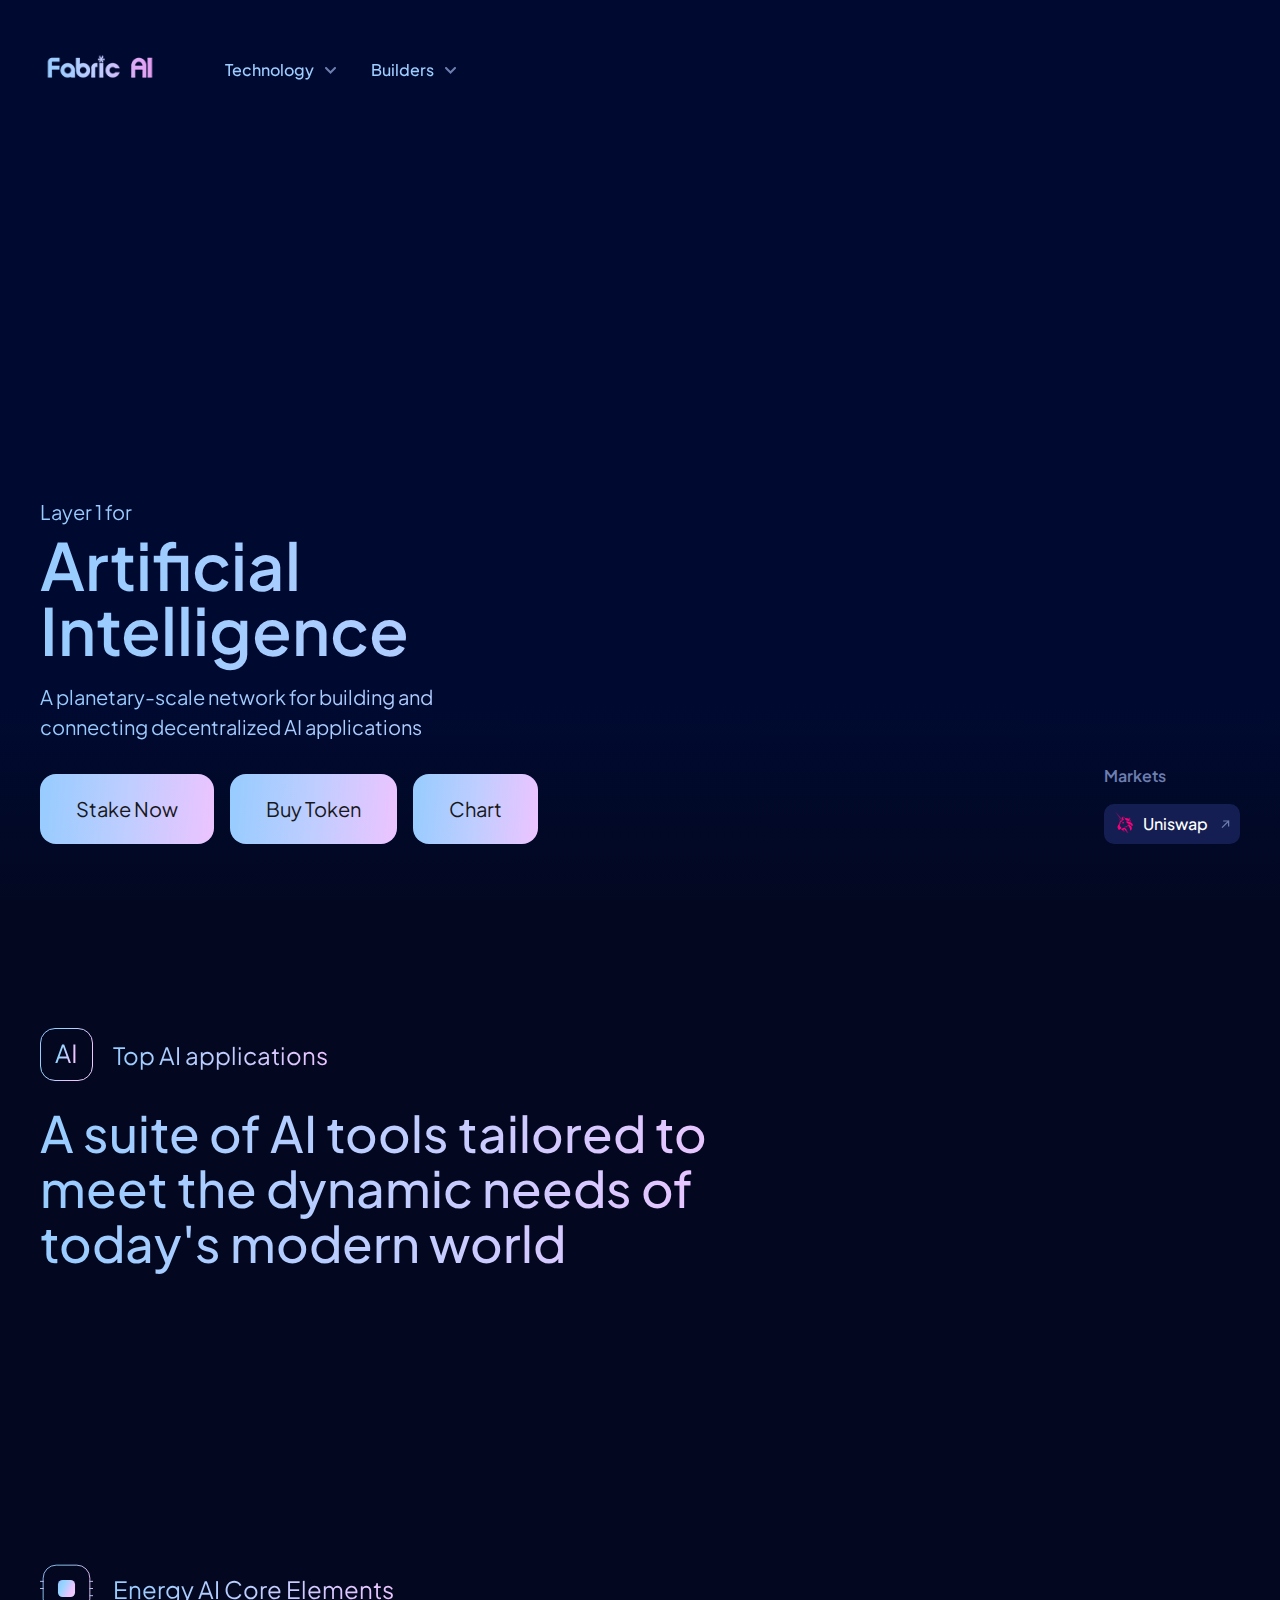
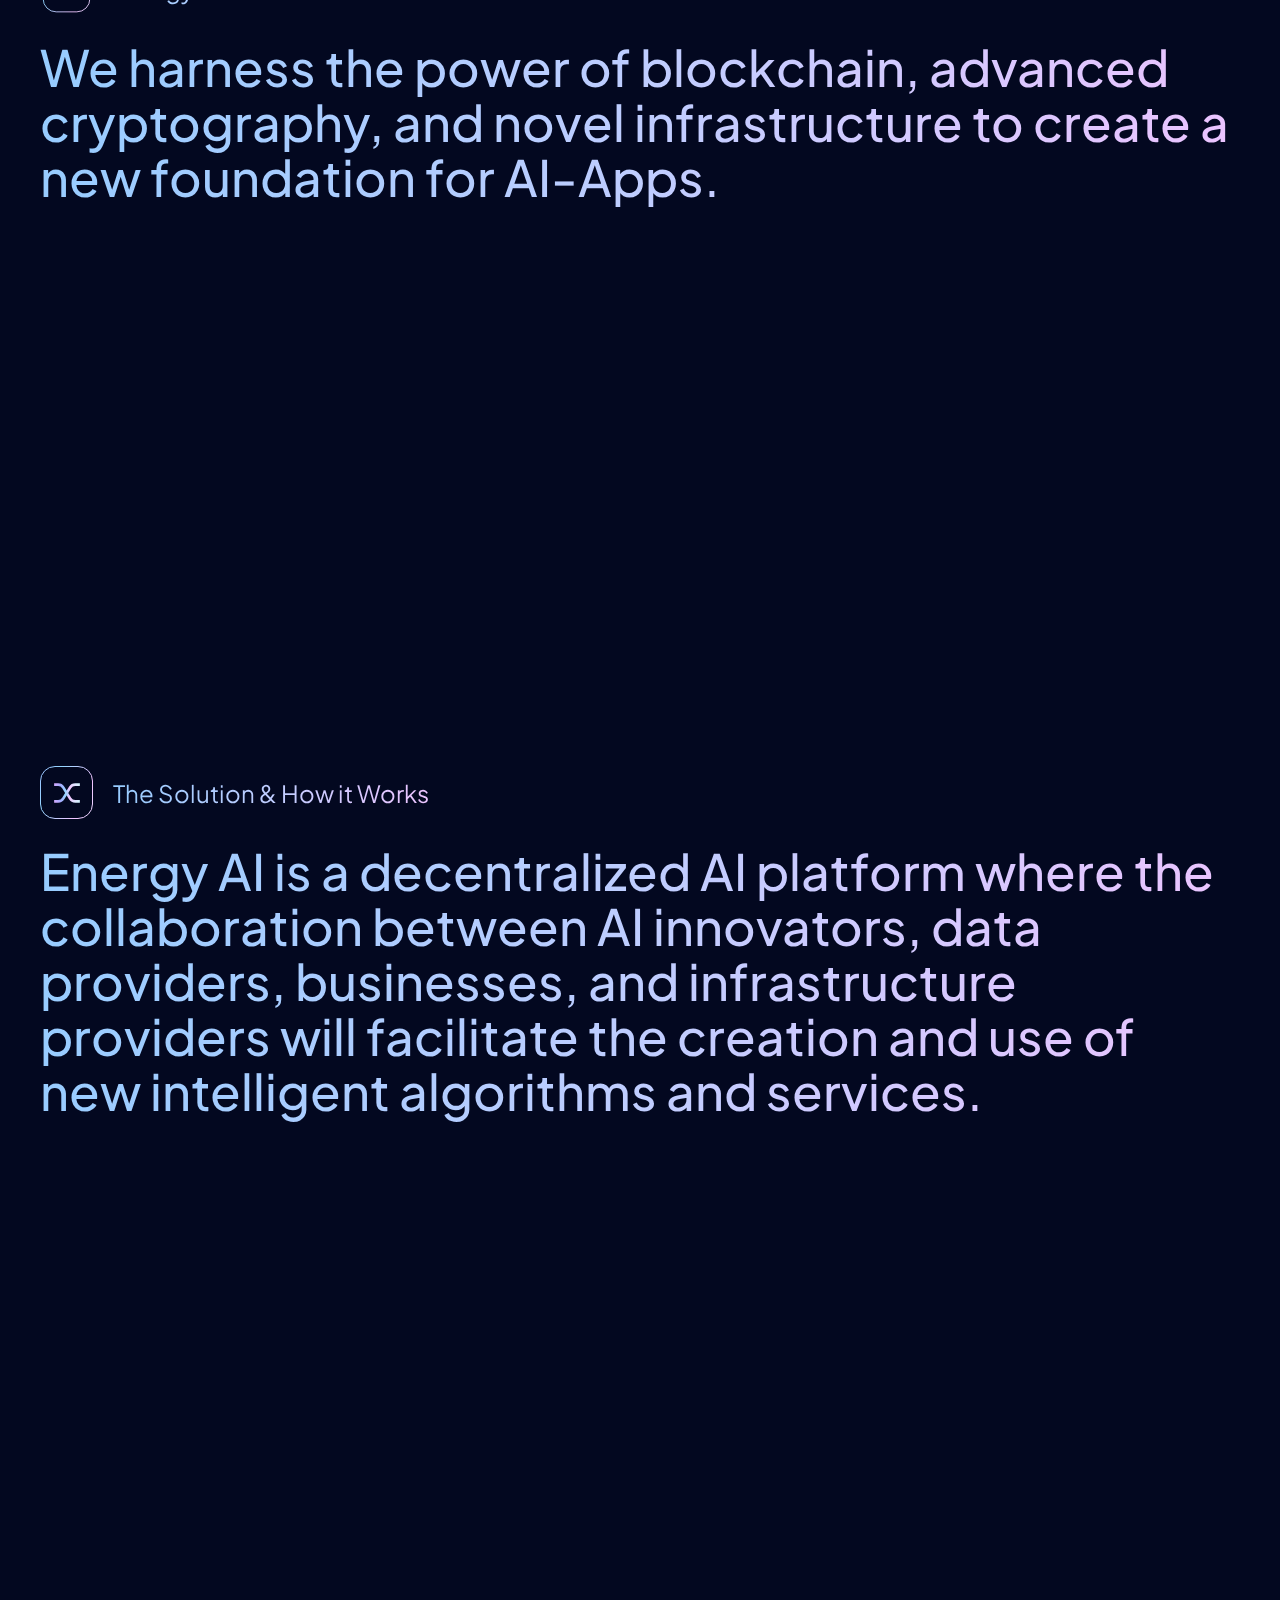
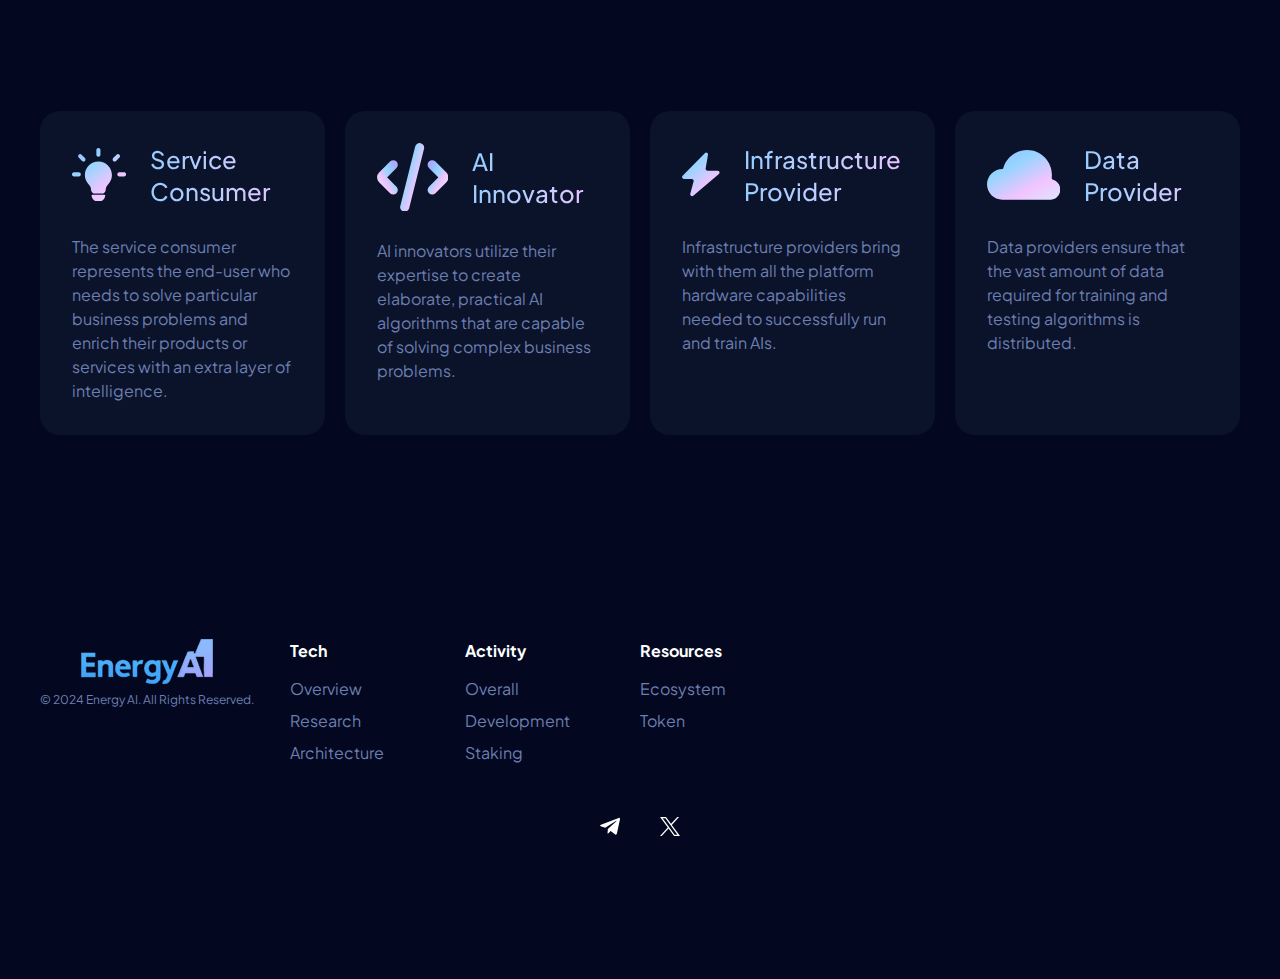
==== commit 7d78ffaf: "updated" ====
--- a/index.html
+++ b/index.html
@@ -5158,872 +5158,6 @@
                       alt="Energy AI menu background"
                       width="1110"
                       height="562"
-                      loading="lazy"
-                      decoding="async"
-                    />
-                  </div>
-                </div>
-              </li>
-              <li class="w-full lg:w-auto has-dropdown relative">
-                <a
-                  target="_self"
-                  class="of-header__menu-item whitespace-nowrap relative z-30"
-                  href="#"
-                >
-                  <div
-                    class="of-header__menu-item--inner relative max-lg:pl-16"
-                  >
-                    <i class="lg:hidden absolute top-0 left-0">
-                      <svg
-                        width="53"
-                        height="53"
-                        viewBox="0 0 53 53"
-                        fill="none"
-                        xmlns="http://www.w3.org/2000/svg"
-                      >
-                        <rect
-                          x="0.5"
-                          y="0.5"
-                          width="52"
-                          height="52"
-                          rx="14.5"
-                          stroke="url(#paint0_linear_1_1523960_menu)"
-                        />
-                        <rect
-                          x="10"
-                          y="27"
-                          width="7"
-                          height="16"
-                          rx="3.5"
-                          stroke="url(#paint1_linear_1_9das60_menu)"
-                          stroke-width="2"
-                        />
-                        <rect
-                          x="23"
-                          y="22"
-                          width="7"
-                          height="21"
-                          rx="3.5"
-                          stroke="url(#paint2_linear_1_9234f60_menu)"
-                          stroke-width="2"
-                        />
-                        <rect
-                          x="36"
-                          y="13"
-                          width="7"
-                          height="30"
-                          rx="3.5"
-                          stroke="url(#paint3_linear_1_960_menu)"
-                          stroke-width="2"
-                        />
-                        <defs>
-                          <linearGradient
-                            id="paint0_linear_1_1523960_menu"
-                            x1="-7.57142"
-                            y1="-107.828"
-                            x2="127.839"
-                            y2="-39.6679"
-                            gradientUnits="userSpaceOnUse"
-                          >
-                            <stop stop-color="#F7AAFD" />
-                            <stop offset="0.255208" stop-color="#A6ABFF" />
-                            <stop offset="0.494792" stop-color="#93D5FF" />
-                            <stop offset="0.71875" stop-color="#F1C4FF" />
-                            <stop offset="1" stop-color="#D7F4FF" />
-                          </linearGradient>
-                          <linearGradient
-                            id="paint1_linear_1_9das60_menu"
-                            x1="7.71429"
-                            y1="-10.6207"
-                            x2="34.8178"
-                            y2="-3.79935"
-                            gradientUnits="userSpaceOnUse"
-                          >
-                            <stop stop-color="#F7AAFD" />
-                            <stop offset="0.255208" stop-color="#A6ABFF" />
-                            <stop offset="0.494792" stop-color="#93D5FF" />
-                            <stop offset="0.71875" stop-color="#F1C4FF" />
-                            <stop offset="1" stop-color="#D7F4FF" />
-                          </linearGradient>
-                          <linearGradient
-                            id="paint2_linear_1_9234f60_menu"
-                            x1="20.7143"
-                            y1="-25.7931"
-                            x2="48.4582"
-                            y2="-20.3285"
-                            gradientUnits="userSpaceOnUse"
-                          >
-                            <stop stop-color="#F7AAFD" />
-                            <stop offset="0.255208" stop-color="#A6ABFF" />
-                            <stop offset="0.494792" stop-color="#93D5FF" />
-                            <stop offset="0.71875" stop-color="#F1C4FF" />
-                            <stop offset="1" stop-color="#D7F4FF" />
-                          </linearGradient>
-                          <linearGradient
-                            id="paint3_linear_1_960_menu"
-                            x1="33.7143"
-                            y1="-53.1034"
-                            x2="61.9683"
-                            y2="-49.1036"
-                            gradientUnits="userSpaceOnUse"
-                          >
-                            <stop stop-color="#F7AAFD" />
-                            <stop offset="0.255208" stop-color="#A6ABFF" />
-                            <stop offset="0.494792" stop-color="#93D5FF" />
-                            <stop offset="0.71875" stop-color="#F1C4FF" />
-                            <stop offset="1" stop-color="#D7F4FF" />
-                          </linearGradient>
-                        </defs>
-                      </svg>
-                    </i>
-                    <small class="lg:hidden block text-ellipsis overflow-hidden"
-                      >Our mission and vision</small
-                    >
-                  </div>
-                </a>
-                <div
-                  class="of__navbar--main-dropdown has-bg lg:!w-[550px] dropdown-md"
-                >
-                  <div class="of__navbar--main-dropdown--inner">
-                    <div class="of__navbar--main-dropdown--bg">
-                      <a
-                        href="/about"
-                        target="_self"
-                        class="flex flex-row items-center text-sm sm:text-base font-semibold p-2 lg:p-3 rounded-2xl hover:bg-dark-blue-1800 cursor-pointer relative"
-                      >
-                        <i class="icon mr-1.5 sm:mr-2">
-                          <svg
-                            width="32"
-                            height="32"
-                            viewBox="0 0 32 32"
-                            fill="none"
-                            xmlns="http://www.w3.org/2000/svg"
-                          >
-                            <g class="state--normal">
-                              <rect
-                                x="0.5"
-                                y="0.5"
-                                width="31"
-                                height="31"
-                                rx="9.29592"
-                                stroke="url(#paint0_linear_388_3684_sub)"
-                              />
-                              <path
-                                d="M14.7031 7.80775C14.7031 7.34513 15.0672 7 15.4796 7H16.521C16.9335 7 17.2975 7.34513 17.2975 7.80775V9.24148C17.2975 9.7041 16.9335 10.0492 16.521 10.0492H15.4796C15.0672 10.0492 14.7031 9.7041 14.7031 9.24148V7.80775Z"
-                                stroke="url(#paint1_linear_388_3684_sub)"
-                                stroke-width="2"
-                              />
-                              <path
-                                d="M18.7798 12.895V12.895C18.4119 12.527 17.9128 12.3203 17.3924 12.3203H14.7077C14.1873 12.3203 13.6883 12.527 13.3203 12.895V12.895"
-                                stroke="url(#paint2_linear_388_3684_sub)"
-                                stroke-width="2"
-                              />
-                              <path
-                                d="M13.8945 17.4941H18.2047"
-                                stroke="url(#paint3_linear_388_3684_sub)"
-                                stroke-width="2"
-                              />
-                              <path
-                                d="M9.53146 15.2785C9.53146 14.8158 9.8955 14.4707 10.308 14.4707H11.3493C11.7618 14.4707 12.1258 14.8158 12.1258 15.2785V16.7122C12.1258 17.1748 11.7618 17.5199 11.3493 17.5199H10.308C9.8955 17.5199 9.53146 17.1748 9.53146 16.7122V15.2785ZM8 21.5121C8 21.015 8.39146 20.642 8.83775 20.642H12.8195C13.2658 20.642 13.6573 21.015 13.6573 21.5121V23.8399C13.6573 24.3369 13.2658 24.71 12.8195 24.71H8.83775C8.39146 24.71 8 24.3369 8 23.8399V21.5121Z"
-                                stroke="url(#paint4_linear_388_3684_sub)"
-                                stroke-width="2"
-                              />
-                              <path
-                                d="M19.8752 15.2785C19.8752 14.8158 20.2392 14.4707 20.6517 14.4707H21.6931C22.1056 14.4707 22.4696 14.8158 22.4696 15.2785V16.7122C22.4696 17.1748 22.1056 17.5199 21.6931 17.5199H20.6517C20.2392 17.5199 19.8752 17.1748 19.8752 16.7122V15.2785ZM18.3438 21.5121C18.3438 21.015 18.7352 20.642 19.1815 20.642H23.1633C23.6096 20.642 24.001 21.015 24.001 21.5121V23.8399C24.001 24.3369 23.6096 24.71 23.1633 24.71H19.1815C18.7352 24.71 18.3438 24.3369 18.3438 23.8399V21.5121Z"
-                                stroke="url(#paint5_linear_388_3684_sub)"
-                                stroke-width="2"
-                              />
-                            </g>
-                            <g class="state--hover">
-                              <rect
-                                x="0.5"
-                                y="0.5"
-                                width="31"
-                                height="31"
-                                rx="9.29592"
-                                stroke="#091024"
-                              />
-                              <path
-                                d="M14.7031 7.80775C14.7031 7.34513 15.0672 7 15.4796 7H16.521C16.9335 7 17.2975 7.34513 17.2975 7.80775V9.24148C17.2975 9.7041 16.9335 10.0492 16.521 10.0492H15.4796C15.0672 10.0492 14.7031 9.7041 14.7031 9.24148V7.80775Z"
-                                stroke="#091024"
-                                stroke-width="2"
-                              />
-                              <path
-                                d="M18.7798 12.895V12.895C18.4119 12.527 17.9128 12.3203 17.3924 12.3203H14.7077C14.1873 12.3203 13.6883 12.527 13.3203 12.895V12.895"
-                                stroke="#091024"
-                                stroke-width="2"
-                              />
-                              <path
-                                d="M13.8945 17.4941H18.2047"
-                                stroke="#091024"
-                                stroke-width="2"
-                              />
-                              <path
-                                d="M9.53146 15.2785C9.53146 14.8158 9.8955 14.4707 10.308 14.4707H11.3493C11.7618 14.4707 12.1258 14.8158 12.1258 15.2785V16.7122C12.1258 17.1748 11.7618 17.5199 11.3493 17.5199H10.308C9.8955 17.5199 9.53146 17.1748 9.53146 16.7122V15.2785ZM8 21.5121C8 21.015 8.39146 20.642 8.83775 20.642H12.8195C13.2658 20.642 13.6573 21.015 13.6573 21.5121V23.8399C13.6573 24.3369 13.2658 24.71 12.8195 24.71H8.83775C8.39146 24.71 8 24.3369 8 23.8399V21.5121Z"
-                                stroke="#091024"
-                                stroke-width="2"
-                              />
-                              <path
-                                d="M19.8752 15.2785C19.8752 14.8158 20.2392 14.4707 20.6517 14.4707H21.6931C22.1056 14.4707 22.4696 14.8158 22.4696 15.2785V16.7122C22.4696 17.1748 22.1056 17.5199 21.6931 17.5199H20.6517C20.2392 17.5199 19.8752 17.1748 19.8752 16.7122V15.2785ZM18.3438 21.5121C18.3438 21.015 18.7352 20.642 19.1815 20.642H23.1633C23.6096 20.642 24.001 21.015 24.001 21.5121V23.8399C24.001 24.3369 23.6096 24.71 23.1633 24.71H19.1815C18.7352 24.71 18.3438 24.3369 18.3438 23.8399V21.5121Z"
-                                stroke="#091024"
-                                stroke-width="2"
-                              />
-                            </g>
-                            <defs>
-                              <linearGradient
-                                id="paint0_linear_388_3684_sub"
-                                x1="1.0869e-09"
-                                y1="1.65517"
-                                x2="33.8098"
-                                y2="4.73978"
-                                gradientUnits="userSpaceOnUse"
-                              >
-                                <stop stop-color="#97CCFF" />
-                                <stop offset="0.521678" stop-color="#C0CDFF" />
-                                <stop offset="1" stop-color="#EBC4FF" />
-                              </linearGradient>
-                              <linearGradient
-                                id="paint1_linear_388_3684_sub"
-                                x1="11.0782"
-                                y1="-22.4081"
-                                x2="33.8628"
-                                y2="-16.1188"
-                                gradientUnits="userSpaceOnUse"
-                              >
-                                <stop stop-color="#F7AAFD" />
-                                <stop offset="0.255208" stop-color="#A6ABFF" />
-                                <stop offset="0.494792" stop-color="#93D5FF" />
-                                <stop offset="0.71875" stop-color="#F1C4FF" />
-                                <stop offset="1" stop-color="#D7F4FF" />
-                              </linearGradient>
-                              <linearGradient
-                                id="paint2_linear_388_3684_sub"
-                                x1="13.3614"
-                                y1="11.1511"
-                                x2="14.3833"
-                                y2="14.4948"
-                                gradientUnits="userSpaceOnUse"
-                              >
-                                <stop stop-color="#F7AAFD" />
-                                <stop offset="0.255208" stop-color="#A6ABFF" />
-                                <stop offset="0.494792" stop-color="#93D5FF" />
-                                <stop offset="0.71875" stop-color="#F1C4FF" />
-                                <stop offset="1" stop-color="#D7F4FF" />
-                              </linearGradient>
-                              <linearGradient
-                                id="paint3_linear_388_3684_sub"
-                                x1="13.3609"
-                                y1="19.5286"
-                                x2="15.9983"
-                                y2="14.5695"
-                                gradientUnits="userSpaceOnUse"
-                              >
-                                <stop stop-color="#F7AAFD" />
-                                <stop offset="0.255208" stop-color="#A6ABFF" />
-                                <stop offset="0.494792" stop-color="#93D5FF" />
-                                <stop offset="0.71875" stop-color="#F1C4FF" />
-                                <stop offset="1" stop-color="#D7F4FF" />
-                              </linearGradient>
-                              <linearGradient
-                                id="paint4_linear_388_3684_sub"
-                                x1="5.9061"
-                                y1="-14.9374"
-                                x2="28.6906"
-                                y2="-8.64811"
-                                gradientUnits="userSpaceOnUse"
-                              >
-                                <stop stop-color="#F7AAFD" />
-                                <stop offset="0.255208" stop-color="#A6ABFF" />
-                                <stop offset="0.494792" stop-color="#93D5FF" />
-                                <stop offset="0.71875" stop-color="#F1C4FF" />
-                                <stop offset="1" stop-color="#D7F4FF" />
-                              </linearGradient>
-                              <linearGradient
-                                id="paint5_linear_388_3684_sub"
-                                x1="16.2499"
-                                y1="-14.9374"
-                                x2="39.0344"
-                                y2="-8.64811"
-                                gradientUnits="userSpaceOnUse"
-                              >
-                                <stop stop-color="#F7AAFD" />
-                                <stop offset="0.255208" stop-color="#A6ABFF" />
-                                <stop offset="0.494792" stop-color="#93D5FF" />
-                                <stop offset="0.71875" stop-color="#F1C4FF" />
-                                <stop offset="1" stop-color="#D7F4FF" />
-                              </linearGradient>
-                            </defs>
-                          </svg>
-                        </i>
-                        <span class="of-menu__link-label max-sm:text-xs">
-                          About us
-                        </span> </a
-                      ><a
-                        href="/careers"
-                        target="_self"
-                        class="flex flex-row items-center text-sm sm:text-base font-semibold p-2 lg:p-3 rounded-2xl hover:bg-dark-blue-1800 cursor-pointer relative"
-                      >
-                        <i class="icon mr-1.5 sm:mr-2">
-                          <svg
-                            width="32"
-                            height="32"
-                            viewBox="0 0 32 32"
-                            fill="none"
-                            xmlns="http://www.w3.org/2000/svg"
-                          >
-                            <g class="state--normal">
-                              <rect
-                                x="0.5"
-                                y="0.5"
-                                width="31"
-                                height="31"
-                                rx="9.29592"
-                                stroke="url(#paint0_linear_388_3694_sub)"
-                              />
-                              <path
-                                d="M12.6185 19.7402H8V19.9995C8 22.3191 9.8804 24.1995 12.2 24.1995H19.7259C22.0455 24.1995 23.9259 22.3191 23.9259 19.9995V19.7402H19.3074"
-                                stroke="url(#paint1_linear_388_3694_sub)"
-                                stroke-width="2"
-                              />
-                              <path
-                                d="M12.6185 17.1914H8V14.384C8 12.0644 9.8804 10.184 12.2 10.184H19.7259C22.0455 10.184 23.9259 12.0644 23.9259 14.384V17.1914H19.3074"
-                                stroke="url(#paint2_linear_388_3694_sub)"
-                                stroke-width="2"
-                              />
-                              <rect
-                                x="15"
-                                y="17"
-                                width="2"
-                                height="3"
-                                stroke="url(#paint3_linear_388_3694_sub)"
-                                stroke-width="2"
-                              />
-                              <mask id="path-5-inside-1_388_3694" fill="white">
-                                <path
-                                  d="M13.0977 8.91113H18.831V8.91113C18.831 7.85566 17.9754 7.00002 16.9199 7.00002H15.0088C13.9533 7.00002 13.0977 7.85566 13.0977 8.91113V8.91113Z"
-                                />
-                              </mask>
-                              <path
-                                d="M13.0977 6.91113H18.831V10.9111H13.0977V6.91113ZM16.9199 9.00002H15.0088V5.00002H16.9199V9.00002ZM15.0088 9.00002C15.0579 9.00002 15.0977 8.96022 15.0977 8.91113H11.0977C11.0977 6.75109 12.8487 5.00002 15.0088 5.00002V9.00002ZM16.831 8.91113C16.831 8.96022 16.8708 9.00002 16.9199 9.00002V5.00002C19.0799 5.00002 20.831 6.75109 20.831 8.91113H16.831Z"
-                                fill="url(#paint4_linear_388_3694_sub)"
-                                mask="url(#path-5-inside-1_388_3694)"
-                              />
-                            </g>
-                            <g class="state--hover">
-                              <rect
-                                x="0.5"
-                                y="0.5"
-                                width="31"
-                                height="31"
-                                rx="9.29592"
-                                stroke="#091024"
-                              />
-                              <path
-                                d="M12.6185 19.7402H8V19.9995C8 22.3191 9.8804 24.1995 12.2 24.1995H19.7259C22.0455 24.1995 23.9259 22.3191 23.9259 19.9995V19.7402H19.3074"
-                                stroke="#091024"
-                                stroke-width="2"
-                              />
-                              <path
-                                d="M12.6185 17.1914H8V14.384C8 12.0644 9.8804 10.184 12.2 10.184H19.7259C22.0455 10.184 23.9259 12.0644 23.9259 14.384V17.1914H19.3074"
-                                stroke="#091024"
-                                stroke-width="2"
-                              />
-                              <rect
-                                x="15"
-                                y="17"
-                                width="2"
-                                height="3"
-                                stroke="#091024"
-                                stroke-width="2"
-                              />
-                              <path
-                                stroke="#091024"
-                                d="M13.0977 8.91113H18.831V8.91113C18.831 7.85566 17.9754 7.00002 16.9199 7.00002H15.0088C13.9533 7.00002 13.0977 7.85566 13.0977 8.91113V8.91113Z"
-                              />
-                              <path
-                                d="M13.0977 6.91113H18.831V10.9111H13.0977V6.91113ZM16.9199 9.00002H15.0088V5.00002H16.9199V9.00002ZM15.0088 9.00002C15.0579 9.00002 15.0977 8.96022 15.0977 8.91113H11.0977C11.0977 6.75109 12.8487 5.00002 15.0088 5.00002V9.00002ZM16.831 8.91113C16.831 8.96022 16.8708 9.00002 16.9199 9.00002V5.00002C19.0799 5.00002 20.831 6.75109 20.831 8.91113H16.831Z"
-                                fill="#091024"
-                              />
-                            </g>
-                            <defs>
-                              <linearGradient
-                                id="paint0_linear_388_3694_sub"
-                                x1="1.0869e-09"
-                                y1="1.65517"
-                                x2="33.8098"
-                                y2="4.73978"
-                                gradientUnits="userSpaceOnUse"
-                              >
-                                <stop stop-color="#97CCFF" />
-                                <stop offset="0.521678" stop-color="#C0CDFF" />
-                                <stop offset="1" stop-color="#EBC4FF" />
-                              </linearGradient>
-                              <linearGradient
-                                id="paint1_linear_388_3694_sub"
-                                x1="5.72487"
-                                y1="10.6679"
-                                x2="17.7764"
-                                y2="32.333"
-                                gradientUnits="userSpaceOnUse"
-                              >
-                                <stop stop-color="#F7AAFD" />
-                                <stop offset="0.255208" stop-color="#A6ABFF" />
-                                <stop offset="0.494792" stop-color="#93D5FF" />
-                                <stop offset="0.71875" stop-color="#F1C4FF" />
-                                <stop offset="1" stop-color="#D7F4FF" />
-                              </linearGradient>
-                              <linearGradient
-                                id="paint2_linear_388_3694_sub"
-                                x1="5.72487"
-                                y1="31.4479"
-                                x2="27.8146"
-                                y2="6.17744"
-                                gradientUnits="userSpaceOnUse"
-                              >
-                                <stop stop-color="#F7AAFD" />
-                                <stop offset="0.255208" stop-color="#A6ABFF" />
-                                <stop offset="0.494792" stop-color="#93D5FF" />
-                                <stop offset="0.71875" stop-color="#F1C4FF" />
-                                <stop offset="1" stop-color="#D7F4FF" />
-                              </linearGradient>
-                              <linearGradient
-                                id="paint3_linear_388_3694_sub"
-                                x1="13.4286"
-                                y1="5.82759"
-                                x2="24.4503"
-                                y2="10.2659"
-                                gradientUnits="userSpaceOnUse"
-                              >
-                                <stop stop-color="#F7AAFD" />
-                                <stop offset="0.255208" stop-color="#A6ABFF" />
-                                <stop offset="0.494792" stop-color="#93D5FF" />
-                                <stop offset="0.71875" stop-color="#F1C4FF" />
-                                <stop offset="1" stop-color="#D7F4FF" />
-                              </linearGradient>
-                              <linearGradient
-                                id="paint4_linear_388_3694_sub"
-                                x1="12.2786"
-                                y1="12.7993"
-                                x2="17.8755"
-                                y2="4.34753"
-                                gradientUnits="userSpaceOnUse"
-                              >
-                                <stop stop-color="#F7AAFD" />
-                                <stop offset="0.255208" stop-color="#A6ABFF" />
-                                <stop offset="0.494792" stop-color="#93D5FF" />
-                                <stop offset="0.71875" stop-color="#F1C4FF" />
-                                <stop offset="1" stop-color="#D7F4FF" />
-                              </linearGradient>
-                            </defs>
-                          </svg>
-                        </i>
-                        <span class="of-menu__link-label max-sm:text-xs">
-                          Careers
-                        </span> </a
-                      ><a
-                        href="/resource/fabric AI-media-kit.zip"
-                        target="_blank"
-                        class="flex flex-row items-center text-sm sm:text-base font-semibold p-2 lg:p-3 rounded-2xl hover:bg-dark-blue-1800 cursor-pointer relative"
-                      >
-                        <i class="icon mr-1.5 sm:mr-2">
-                          <svg
-                            width="32"
-                            height="32"
-                            viewBox="0 0 32 32"
-                            fill="none"
-                            xmlns="http://www.w3.org/2000/svg"
-                          >
-                            <g class="state--normal">
-                              <rect
-                                x="0.5"
-                                y="0.5"
-                                width="31"
-                                height="31"
-                                rx="9.29592"
-                                stroke="url(#paint0_linear_388_3703_sub)"
-                              />
-                              <path
-                                d="M11 17H9.82843C8.26633 17 7 18.2663 7 19.8284V19.8284C7 20.5786 7.29799 21.298 7.82843 21.8284L8.22523 22.2252C9.20541 23.2054 10.7946 23.2054 11.7748 22.2252V22.2252C12.5593 21.4407 13 20.3767 13 19.2673V12C13 10.8954 13.8954 10 15 10H23C24.1046 10 25 10.8954 25 12V19.2322C25 20.3641 24.5504 21.4496 23.75 22.25V22.25C23.2698 22.7302 22.6185 23 21.9393 23H9.5"
-                                stroke="url(#paint1_linear_388_3703_sub)"
-                                stroke-width="2"
-                              />
-                            </g>
-                            <g class="state--hover">
-                              <rect
-                                x="0.5"
-                                y="0.5"
-                                width="31"
-                                height="31"
-                                rx="9.29592"
-                                stroke="#091024"
-                              />
-                              <path
-                                d="M11 17H9.82843C8.26633 17 7 18.2663 7 19.8284V19.8284C7 20.5786 7.29799 21.298 7.82843 21.8284L8.22523 22.2252C9.20541 23.2054 10.7946 23.2054 11.7748 22.2252V22.2252C12.5593 21.4407 13 20.3767 13 19.2673V12C13 10.8954 13.8954 10 15 10H23C24.1046 10 25 10.8954 25 12V19.2322C25 20.3641 24.5504 21.4496 23.75 22.25V22.25C23.2698 22.7302 22.6185 23 21.9393 23H9.5"
-                                stroke="#091024"
-                                stroke-width="2"
-                              />
-                            </g>
-                            <defs>
-                              <linearGradient
-                                id="paint0_linear_388_3703_sub"
-                                x1="1.0869e-09"
-                                y1="1.65517"
-                                x2="33.8098"
-                                y2="4.73978"
-                                gradientUnits="userSpaceOnUse"
-                              >
-                                <stop stop-color="#97CCFF" />
-                                <stop offset="0.521678" stop-color="#C0CDFF" />
-                                <stop offset="1" stop-color="#EBC4FF" />
-                              </linearGradient>
-                              <linearGradient
-                                id="paint1_linear_388_3703_sub"
-                                x1="5.14286"
-                                y1="-12.4138"
-                                x2="37.2307"
-                                y2="5.08375"
-                                gradientUnits="userSpaceOnUse"
-                              >
-                                <stop stop-color="#F7AAFD" />
-                                <stop offset="0.255208" stop-color="#A6ABFF" />
-                                <stop offset="0.494792" stop-color="#93D5FF" />
-                                <stop offset="0.71875" stop-color="#F1C4FF" />
-                                <stop offset="1" stop-color="#D7F4FF" />
-                              </linearGradient>
-                            </defs>
-                          </svg>
-                        </i>
-                        <span class="of-menu__link-label max-sm:text-xs">
-                          Media kit
-                        </span>
-                      </a>
-                    </div>
-                    <img
-                      src="/_astro/bg-menu-people@2x.DFfPVQNY_XuIoO.webp"
-                      class="absolute top-0 left-0 w-full h-full object-cover rounded-[38px] hidden lg:block"
-                      alt="Energy AI menu background"
-                      width="1110"
-                      height="450"
-                      loading="lazy"
-                      decoding="async"
-                    />
-                  </div>
-                </div>
-              </li>
-            </ul>
-            <ul class="of-header__menu header__menu--right">
-              <li class="w-full lg:w-auto has-dropdown relative is-end">
-                <a
-                  target="_self"
-                  class="of-header__menu-item whitespace-nowrap relative z-30"
-                  href="#"
-                >
-                  <div
-                    class="of-header__menu-item--inner relative max-lg:pl-16"
-                  >
-                    <i class="lg:hidden absolute top-0 left-0">
-                      <svg
-                        width="53"
-                        height="53"
-                        viewBox="0 0 53 53"
-                        fill="none"
-                        xmlns="http://www.w3.org/2000/svg"
-                      >
-                        <rect
-                          x="0.5"
-                          y="0.5"
-                          width="52"
-                          height="52"
-                          rx="14.5"
-                          stroke="url(#paint0_linear_122_5181_menu)"
-                        />
-                        <path
-                          d="M28.7727 12.7964L28.9085 12.8409L29.0513 12.8455L31.4414 12.9235L33.3225 14.4002L33.4349 14.4884L33.5675 14.5416L35.7868 15.4324L37.0495 17.4633L37.1249 17.5846L37.2313 17.68L39.0121 19.2761L39.504 21.6164L39.5334 21.7562L39.6007 21.8822L40.7283 23.9912L40.3901 26.3586L40.3698 26.5L40.3901 26.6414L40.7283 29.0088L39.6007 31.1178L39.5334 31.2438L39.504 31.3836L39.0121 33.7239L37.2313 35.32L37.1249 35.4154L37.0495 35.5367L35.7868 37.5676L33.5675 38.4584L33.4349 38.5116L33.3225 38.5998L31.4414 40.0765L29.0513 40.1545L28.9085 40.1591L28.7727 40.2036L26.5 40.9478L24.2273 40.2036L24.0915 40.1591L23.9487 40.1545L21.5586 40.0765L19.6775 38.5998L19.5651 38.5116L19.4325 38.4584L17.2132 37.5676L15.9505 35.5367L15.8751 35.4154L15.7687 35.32L13.9879 33.7239L13.496 31.3836L13.4666 31.2438L13.3993 31.1178L12.2717 29.0088L12.6099 26.6414L12.6302 26.5L12.6099 26.3586L12.2717 23.9912L13.3993 21.8822L13.4666 21.7562L13.496 21.6164L13.9879 19.2761L15.7687 17.68L15.8751 17.5846L15.9505 17.4633L17.2132 15.4324L19.4325 14.5416L19.5651 14.4884L19.6775 14.4002L21.5586 12.9235L23.9487 12.8455L24.0915 12.8409L24.2273 12.7964L26.5 12.0522L28.7727 12.7964Z"
-                          stroke="url(#paint1_linear_122_5181_menu)"
-                          stroke-width="2"
-                        />
-                        <path
-                          d="M25.2067 29.59C25.6072 29.7582 26.0469 29.8523 26.5078 29.8523C26.9689 29.8523 27.4083 29.7582 27.8091 29.59C28.5094 29.2952 29.089 28.7698 29.4541 28.1093C29.6983 27.6666 29.8431 27.1633 29.8651 26.6286C29.8659 26.6101 29.8672 26.5918 29.8685 26.5736C29.8705 26.545 29.8725 26.5163 29.8725 26.487C29.8725 26.0112 29.7716 25.5591 29.5926 25.1479C29.3275 24.5398 28.8876 24.0257 28.3369 23.6674C27.8097 23.3244 27.1822 23.1231 26.5078 23.1231C25.8333 23.1231 25.2058 23.3244 24.6787 23.6674C24.128 24.0257 23.6884 24.5398 23.4232 25.1479C23.2439 25.5588 23.1433 26.0112 23.1433 26.4872C23.1433 26.5169 23.1453 26.5462 23.1473 26.5754C23.1485 26.593 23.1497 26.6106 23.1504 26.6283C23.1728 27.163 23.3173 27.666 23.5617 28.109C23.9266 28.7692 24.5062 29.2952 25.2067 29.59Z"
-                          fill="url(#paint2_linear_122_5181_menu)"
-                        />
-                        <path
-                          d="M26.5111 31.7149C27.2051 31.7149 27.8632 31.5717 28.46 31.311C29.9682 30.6525 31.1772 29.336 32.7935 29.0257C33.4315 28.9031 34.0673 28.8369 34.6778 28.8198C33.668 32.385 30.3995 35 26.5111 35C21.7924 35 18 31.1855 18 26.4891C18 21.7927 21.7924 18 26.4889 18C31.2076 18 35 21.7927 35 26.4891C35 26.6348 34.9964 26.7803 34.989 26.9246C34.2664 26.6721 33.5329 26.3313 32.8379 25.8999C31.6297 25.1498 30.991 23.7776 29.9988 22.7588C29.0978 21.8337 27.8608 21.2633 26.4889 21.2633C23.6885 21.2633 21.5057 23.6007 21.5057 26.4891C21.5057 29.4222 23.6885 31.7149 26.5111 31.7149Z"
-                          fill="url(#paint3_linear_122_5181_menu)"
-                        />
-                        <defs>
-                          <linearGradient
-                            id="paint0_linear_122_5181_menu"
-                            x1="-7.57142"
-                            y1="-107.828"
-                            x2="127.839"
-                            y2="-39.6679"
-                            gradientUnits="userSpaceOnUse"
-                          >
-                            <stop stop-color="#F7AAFD" />
-                            <stop offset="0.255208" stop-color="#A6ABFF" />
-                            <stop offset="0.494792" stop-color="#93D5FF" />
-                            <stop offset="0.71875" stop-color="#F1C4FF" />
-                            <stop offset="1" stop-color="#D7F4FF" />
-                          </linearGradient>
-                          <linearGradient
-                            id="paint1_linear_122_5181_menu"
-                            x1="6.57143"
-                            y1="-52.069"
-                            x2="85.774"
-                            y2="-12.202"
-                            gradientUnits="userSpaceOnUse"
-                          >
-                            <stop stop-color="#F7AAFD" />
-                            <stop offset="0.255208" stop-color="#A6ABFF" />
-                            <stop offset="0.494792" stop-color="#93D5FF" />
-                            <stop offset="0.71875" stop-color="#F1C4FF" />
-                            <stop offset="1" stop-color="#D7F4FF" />
-                          </linearGradient>
-                          <linearGradient
-                            id="paint2_linear_122_5181_menu"
-                            x1="2.31547"
-                            y1="-25.9534"
-                            x2="48.9224"
-                            y2="93.2687"
-                            gradientUnits="userSpaceOnUse"
-                          >
-                            <stop stop-color="#F7AAFD" />
-                            <stop offset="0.255208" stop-color="#A6ABFF" />
-                            <stop offset="0.494792" stop-color="#93D5FF" />
-                            <stop offset="0.71875" stop-color="#F1C4FF" />
-                            <stop offset="1" stop-color="#D7F4FF" />
-                          </linearGradient>
-                          <linearGradient
-                            id="paint3_linear_122_5181_menu"
-                            x1="2.31547"
-                            y1="-25.9534"
-                            x2="48.9224"
-                            y2="93.2687"
-                            gradientUnits="userSpaceOnUse"
-                          >
-                            <stop stop-color="#F7AAFD" />
-                            <stop offset="0.255208" stop-color="#A6ABFF" />
-                            <stop offset="0.494792" stop-color="#93D5FF" />
-                            <stop offset="0.71875" stop-color="#F1C4FF" />
-                            <stop offset="1" stop-color="#D7F4FF" />
-                          </linearGradient>
-                        </defs>
-                      </svg>
-                    </i>
-                    <span class="of-header__menu-label font-medium">Token</span>
-                    <small class="lg:hidden block text-ellipsis overflow-hidden"
-                      >Energy AI token</small
-                    >
-                  </div>
-                  <span class="of-dropdown--icon">
-                    <svg
-                      width="11"
-                      height="7"
-                      viewBox="0 0 11 7"
-                      fill="none"
-                      xmlns="http://www.w3.org/2000/svg"
-                    >
-                      <path
-                        d="M1 1L5.5 5.5L10 1"
-                        stroke="#6D7FB1"
-                        stroke-width="2"
-                        stroke-linecap="round"
-                      />
-                    </svg>
-                  </span>
-                </a>
-                <div
-                  class="of__navbar--main-dropdown has-bg sm:!w-[680px] dropdown-xl dropdown--end"
-                >
-                  <div class="of__navbar--main-dropdown--inner">
-                    <div class="of__navbar--main-dropdown--bg">
-                      <a
-                        href="https://app.energyai.energy/"
-                        target="_blank"
-                        class="flex flex-row items-center text-sm sm:text-base font-semibold p-2 lg:p-3 rounded-2xl hover:bg-dark-blue-1800 cursor-pointer relative"
-                      >
-                        <i class="icon mr-1.5 sm:mr-2">
-                          <svg
-                            width="32"
-                            height="32"
-                            viewBox="0 0 32 32"
-                            fill="none"
-                            xmlns="http://www.w3.org/2000/svg"
-                          >
-                            <g class="state--normal">
-                              <rect
-                                x="0.5"
-                                y="0.5"
-                                width="31"
-                                height="31"
-                                rx="9.29592"
-                                stroke="url(#paint0_linear_388_3631_sub)"
-                              />
-                              <path
-                                d="M23.7985 21L24 21.5209L23.3282 21.985L23.0351 22.5L21.974 22.8512L21.2216 23.2981L19.8992 23.4942L18.7784 23.8191L17.3542 23.8362L16 24L14.6458 23.8362L13.2216 23.8191L12.1008 23.4942L10.7784 23.2981L10.026 22.8512L8.96492 22.5L8.67183 21.985L8 21.5209L8.20152 21"
-                                stroke="url(#paint1_linear_388_3631_sub)"
-                                stroke-width="2"
-                              />
-                              <path
-                                d="M23.7985 16L24 16.6946L23.3282 17.3134L23.0351 18L21.974 18.4683L21.2216 19.0642L19.8992 19.3255L18.7784 19.7588L17.3542 19.7817L16 20L14.6458 19.7817L13.2216 19.7588L12.1008 19.3255L10.7784 19.0642L10.026 18.4683L8.96492 18L8.67183 17.3134L8 16.6946L8.20152 16"
-                                stroke="url(#paint2_linear_388_3631_sub)"
-                                stroke-width="2"
-                              />
-                              <path
-                                d="M16 8L17.3336 8.19105L18.7362 8.21108L19.84 8.59015L21.1423 8.81884L21.8832 9.34023L22.9282 9.75L23.2168 10.3508L23.8785 10.8922L23.68 11.5L23.8785 12.1078L23.2168 12.6492L22.9282 13.25L21.8832 13.6598L21.1423 14.1812L19.84 14.4098L18.7362 14.7889L17.3336 14.809L16 15L14.6664 14.809L13.2638 14.7889L12.16 14.4098L10.8577 14.1812L10.1168 13.6598L9.0718 13.25L8.78316 12.6492L8.12154 12.1078L8.32 11.5L8.12154 10.8922L8.78316 10.3508L9.0718 9.75L10.1168 9.34023L10.8577 8.81884L12.16 8.59015L13.2638 8.21108L14.6664 8.19105L16 8Z"
-                                stroke="url(#paint3_linear_388_3631_sub)"
-                                stroke-width="2"
-                              />
-                            </g>
-                            <g class="state--hover">
-                              <rect
-                                x="0.5"
-                                y="0.5"
-                                width="31"
-                                height="31"
-                                rx="9.29592"
-                                stroke="#091024"
-                              />
-                              <path
-                                d="M23.7985 21L24 21.5209L23.3282 21.985L23.0351 22.5L21.974 22.8512L21.2216 23.2981L19.8992 23.4942L18.7784 23.8191L17.3542 23.8362L16 24L14.6458 23.8362L13.2216 23.8191L12.1008 23.4942L10.7784 23.2981L10.026 22.8512L8.96492 22.5L8.67183 21.985L8 21.5209L8.20152 21"
-                                stroke="#091024"
-                                stroke-width="2"
-                              />
-                              <path
-                                d="M23.7985 16L24 16.6946L23.3282 17.3134L23.0351 18L21.974 18.4683L21.2216 19.0642L19.8992 19.3255L18.7784 19.7588L17.3542 19.7817L16 20L14.6458 19.7817L13.2216 19.7588L12.1008 19.3255L10.7784 19.0642L10.026 18.4683L8.96492 18L8.67183 17.3134L8 16.6946L8.20152 16"
-                                stroke="#091024"
-                                stroke-width="2"
-                              />
-                              <path
-                                d="M16 8L17.3336 8.19105L18.7362 8.21108L19.84 8.59015L21.1423 8.81884L21.8832 9.34023L22.9282 9.75L23.2168 10.3508L23.8785 10.8922L23.68 11.5L23.8785 12.1078L23.2168 12.6492L22.9282 13.25L21.8832 13.6598L21.1423 14.1812L19.84 14.4098L18.7362 14.7889L17.3336 14.809L16 15L14.6664 14.809L13.2638 14.7889L12.16 14.4098L10.8577 14.1812L10.1168 13.6598L9.0718 13.25L8.78316 12.6492L8.12154 12.1078L8.32 11.5L8.12154 10.8922L8.78316 10.3508L9.0718 9.75L10.1168 9.34023L10.8577 8.81884L12.16 8.59015L13.2638 8.21108L14.6664 8.19105L16 8Z"
-                                stroke="#091024"
-                                stroke-width="2"
-                              />
-                            </g>
-                            <defs>
-                              <linearGradient
-                                id="paint0_linear_388_3631_sub"
-                                x1="1.0869e-09"
-                                y1="1.65517"
-                                x2="33.8098"
-                                y2="4.73978"
-                                gradientUnits="userSpaceOnUse"
-                              >
-                                <stop stop-color="#97CCFF" />
-                                <stop offset="0.521678" stop-color="#C0CDFF" />
-                                <stop offset="1" stop-color="#EBC4FF" />
-                              </linearGradient>
-                              <linearGradient
-                                id="paint1_linear_388_3631_sub"
-                                x1="5.55527"
-                                y1="5.7931"
-                                x2="23.7607"
-                                y2="30.6069"
-                                gradientUnits="userSpaceOnUse"
-                              >
-                                <stop stop-color="#F7AAFD" />
-                                <stop offset="0.255208" stop-color="#A6ABFF" />
-                                <stop offset="0.494792" stop-color="#93D5FF" />
-                                <stop offset="0.71875" stop-color="#F1C4FF" />
-                                <stop offset="1" stop-color="#D7F4FF" />
-                              </linearGradient>
-                              <linearGradient
-                                id="paint2_linear_388_3631_sub"
-                                x1="5.55527"
-                                y1="-4.27586"
-                                x2="30.9964"
-                                y2="21.7311"
-                                gradientUnits="userSpaceOnUse"
-                              >
-                                <stop stop-color="#F7AAFD" />
-                                <stop offset="0.255208" stop-color="#A6ABFF" />
-                                <stop offset="0.494792" stop-color="#93D5FF" />
-                                <stop offset="0.71875" stop-color="#F1C4FF" />
-                                <stop offset="1" stop-color="#D7F4FF" />
-                              </linearGradient>
-                              <linearGradient
-                                id="paint3_linear_388_3631_sub"
-                                x1="5.71429"
-                                y1="-6.24138"
-                                x2="27.7635"
-                                y2="19.1268"
-                                gradientUnits="userSpaceOnUse"
-                              >
-                                <stop stop-color="#F7AAFD" />
-                                <stop offset="0.255208" stop-color="#A6ABFF" />
-                                <stop offset="0.494792" stop-color="#93D5FF" />
-                                <stop offset="0.71875" stop-color="#F1C4FF" />
-                                <stop offset="1" stop-color="#D7F4FF" />
-                              </linearGradient>
-                            </defs>
-                          </svg>
-                        </i>
-                        <span class="of-menu__link-label max-sm:text-xs">
-                          Staking
-                        </span> </a
-                      >
-                      <div class="flex flex-col">
-                        <strong
-                          class="text-base mb-1 text-[#A9C5E4] font-semibold px-1 lg:px-3 mt-3"
-                          >Markets</strong
-                        >
-                        <div class="grid grid-cols-1 min-[340px]:grid-cols-2">
-                          <a
-                            class="flex flex-row items-center text-base font-semibold p-2 lg:p-3 rounded-2xl hover:bg-dark-blue-1800 cursor-pointer relative"
-                            rel="noopener noreferrer nofollow"
-                            target="_blank"
-                            href="https://uniswap.org/swap?inputCurrency=0x8899eC96ed8C96b5C86C23c3f069c3dEf75b6d97&outputCurrency=0x00000000000000000000000000000000000000"
-                          >
-                            <div
-                              class="of-dropdown__item-inner flex flex-row items-center relative w-full has-hover"
-                            >
-                              <picture
-                                class="inline-block mr-1.5 sm:mr-2 w-[32px] h-[32px] flex-[0_0_32px]"
-                              >
-                                <source
-                                  media="(max-width: 640px)"
-                                  srcset="/_astro/pancake.BeyU3Etc_Z8qOSv.webp"
-                                  type="image/webp"
-                                />
-                                <source
-                                  srcset="
-                                    /_astro/pancake.BeyU3Etc_Z8qOSv.webp   1x,
-                                    /_astro/pancake@2x.2Z2Ph24k_El3k8.webp 2x
-                                  "
-                                  type="image/webp"
-                                />
-                                <img
-                                  loading="lazy"
-                                  width="35"
-                                  height="35"
-                                  src="/_astro/pancake.BeyU3Etc.png"
-                                  alt="Uniswap"
-                                />
-                              </picture>
-                              <img
-                                class="hidden img--hover mr-1.5 sm:mr-2 w-[32px] h-[32px] flex-[0_0_32px]"
-                                src="/_astro/uniswap_70.png"
-                                alt="Uniswap"
-                              />
-                              <div
-                                class="flex flex-col items-start justify-center"
-                              >
-                                <span
-                                  class="font-semibold text-sm sm:text-base of-menu__link-label inline-block leading-[1.1] mb-[1px]"
-                                  >Uniswap</span
-                                >
-                              </div>
-                            </div>
-                          </a>
-                        </div>
-                      </div>
-                    </div>
-                    <img
-                      src="/_astro/bg-menu-token@2x.CdJmMeN2_1pcoWW.webp"
-                      class="absolute top-0 left-0 w-full h-full object-cover rounded-[38px] hidden lg:block"
-                      alt="Energy AI menu background"
-                      width="1368"
-                      height="904"
                       loading="lazy"
                       decoding="async"
                     />
@@ -7674,7 +6808,7 @@
 
       <div
         class="of__section z-10 of-container"
-        id="fabric AI-ecosystem-players"
+        id="Energy AI-ecosystem-players"
       >
         <div class="of__section-inner h-full relative">
           <div class="of-heading flex flex-col w-full">
@@ -8210,7 +7344,7 @@
                   <li>
                     <a
                       class="text-light-blue hover:text-white transition leading-8"
-                      href="/stats#fabric AI-statistics"
+                      href="/stats#Energy AI-statistics"
                       target
                       >Overall</a
                     >
@@ -8218,7 +7352,7 @@
                   <li>
                     <a
                       class="text-light-blue hover:text-white transition leading-8"
-                      href="/stats#fabric AI-dev-activity"
+                      href="/stats#Energy AI-dev-activity"
                       target
                       >Development</a
                     >
@@ -8239,7 +7373,7 @@
                   <li>
                     <a
                       class="text-light-blue hover:text-white transition leading-8"
-                      href="/#fabric AI-ecosystem-players"
+                      href="/#Energy AI-ecosystem-players"
                       target
                       >Ecosystem</a
                     >
